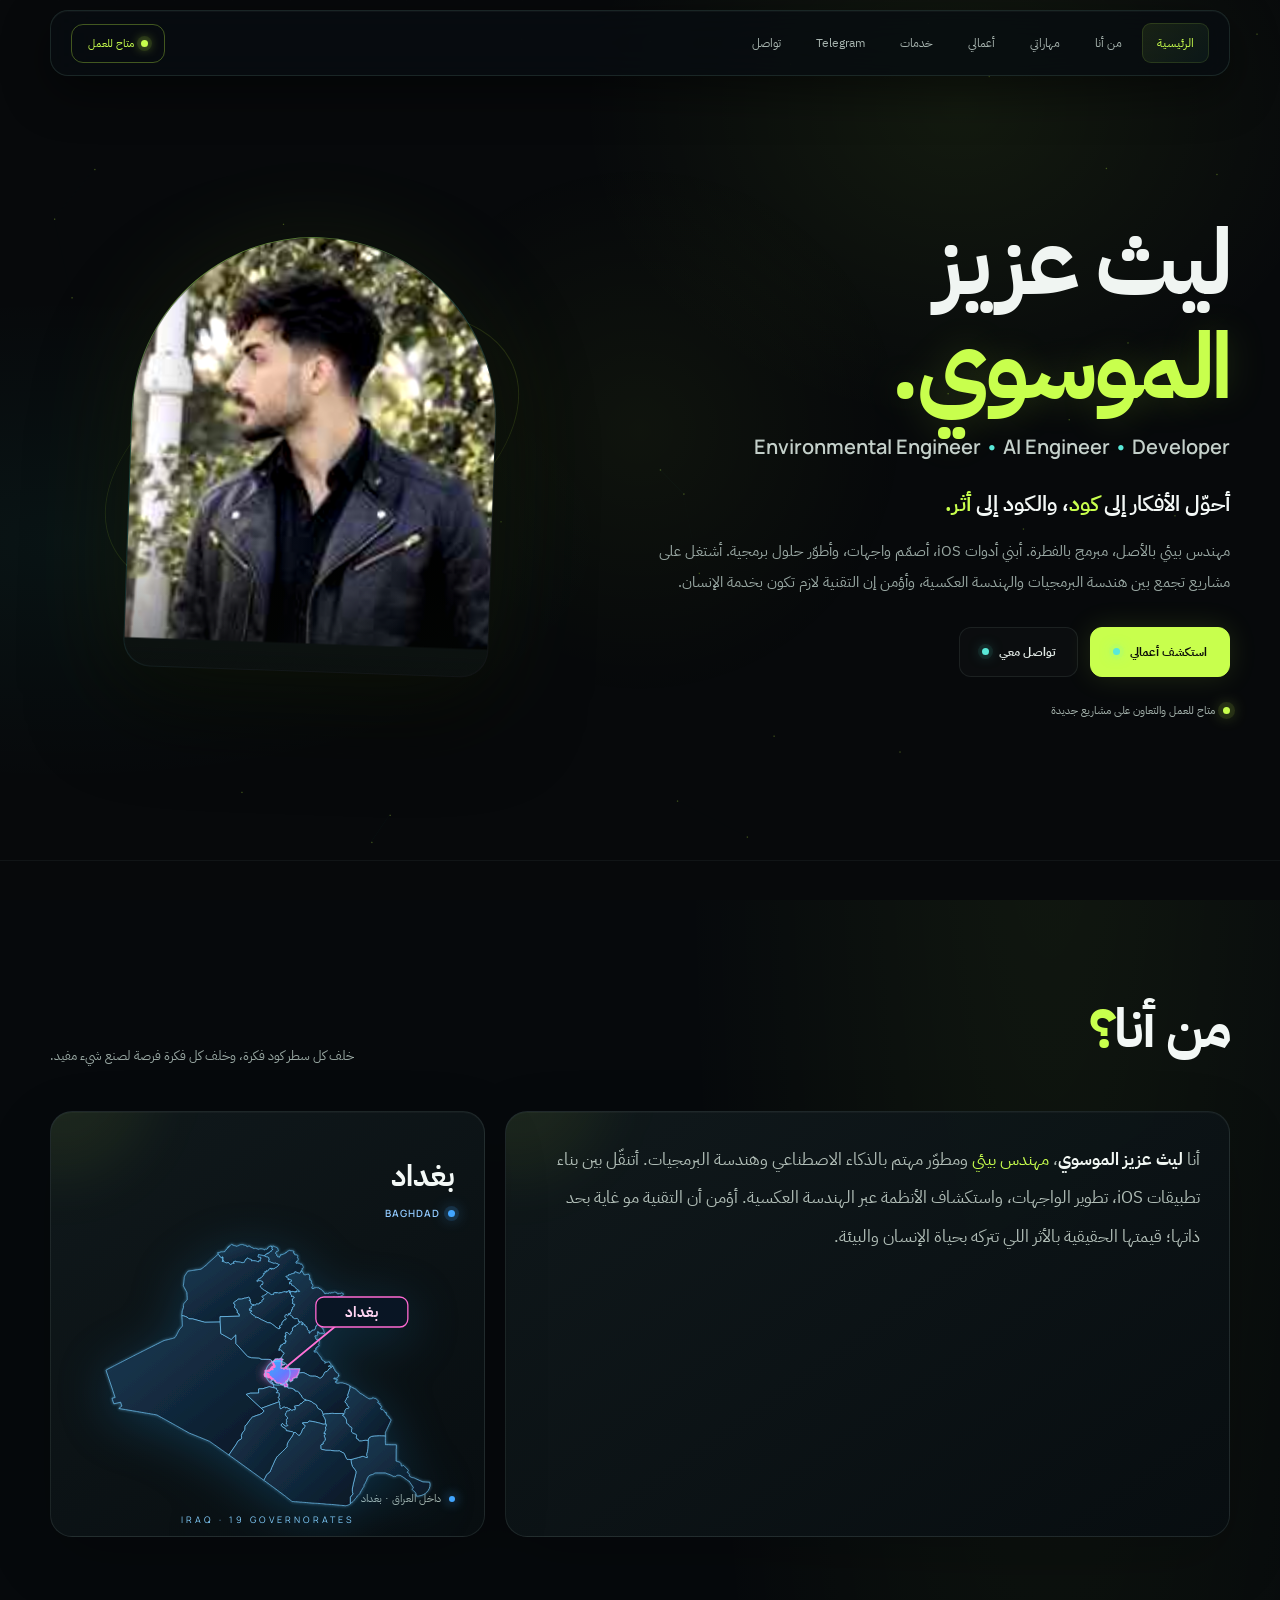
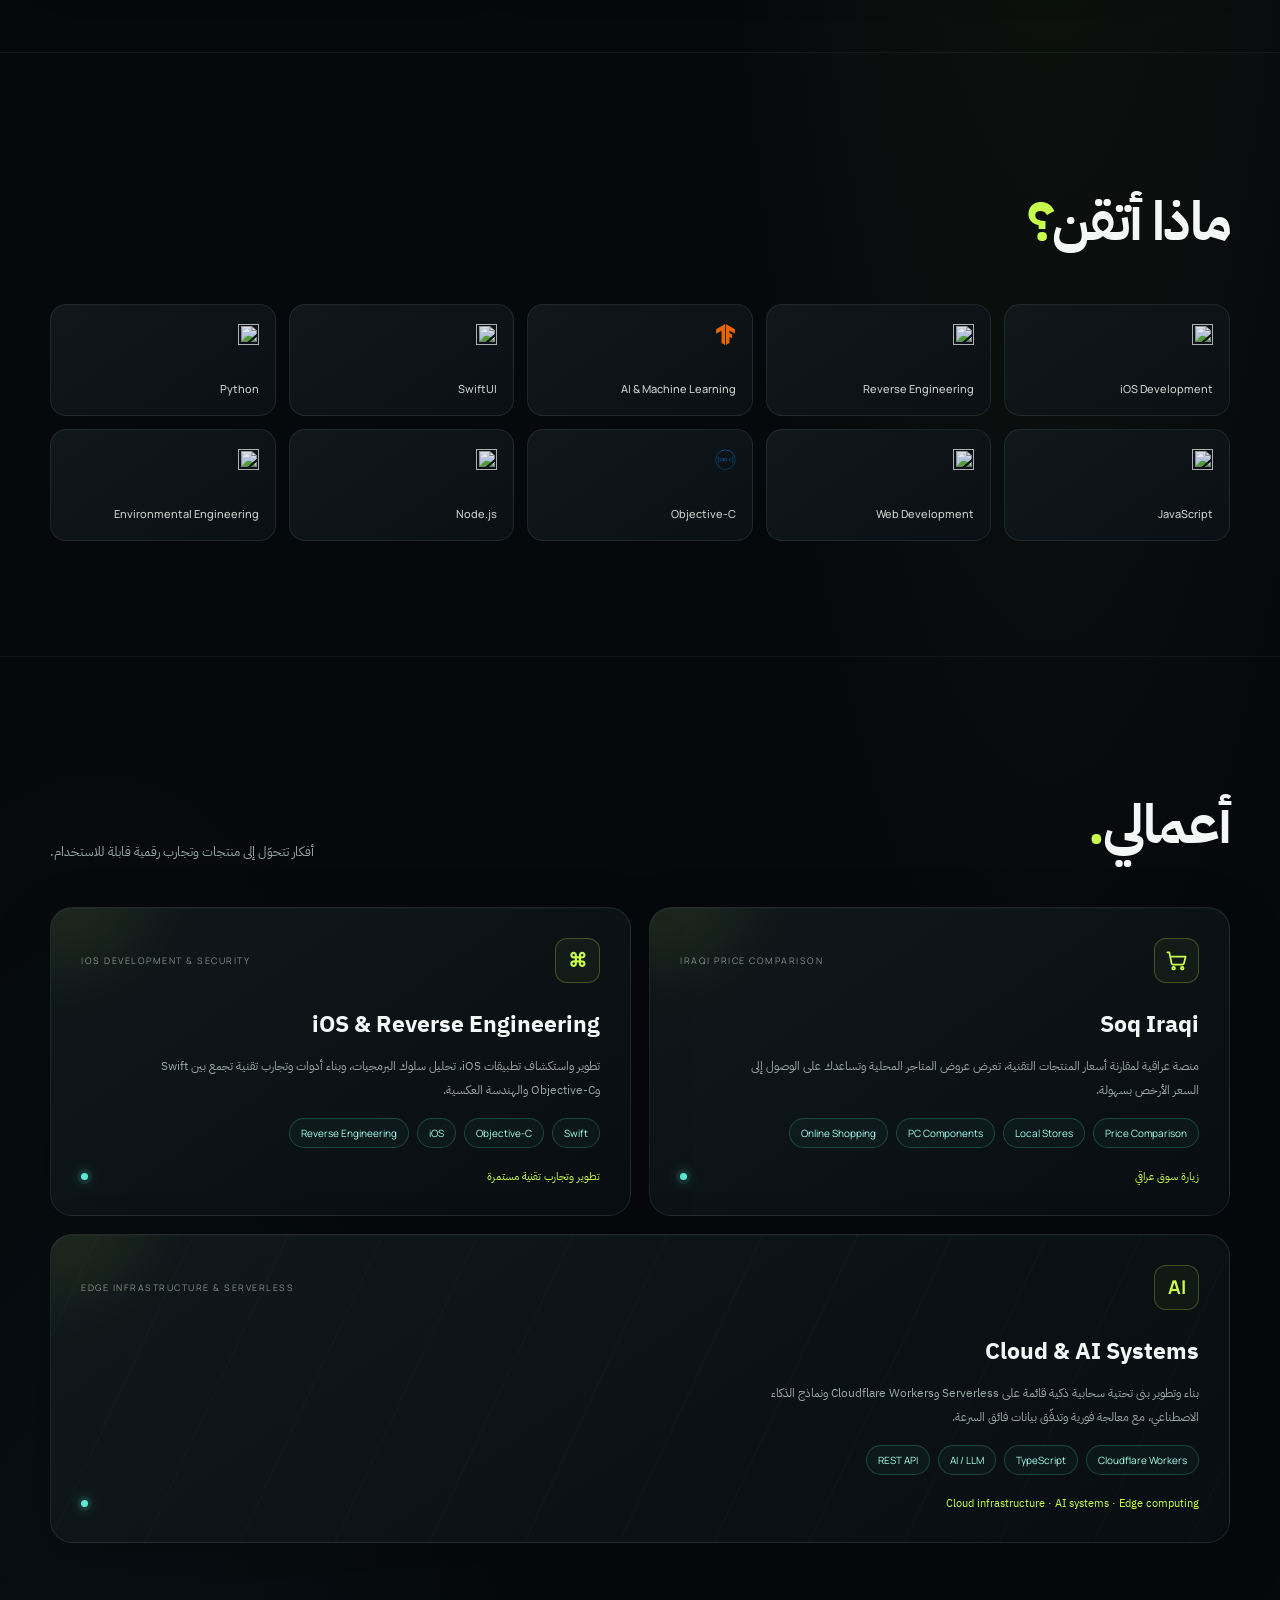
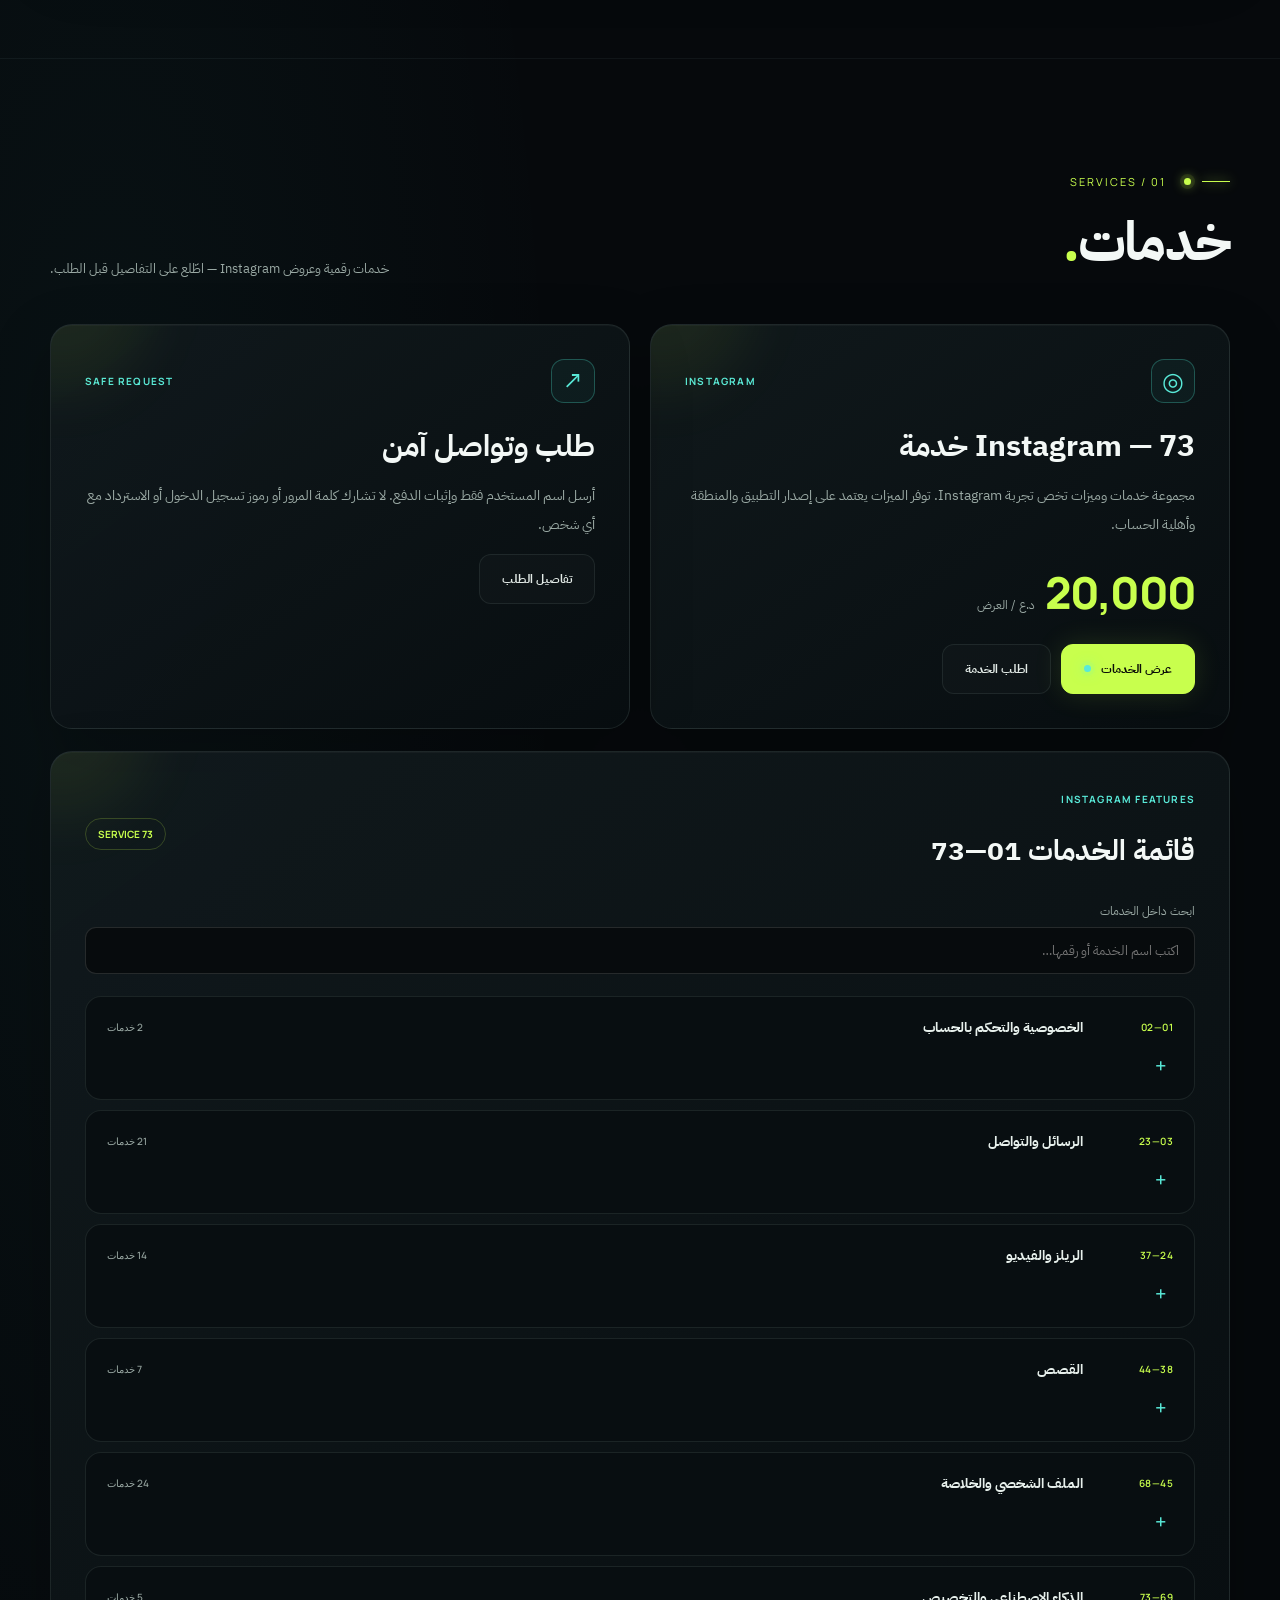
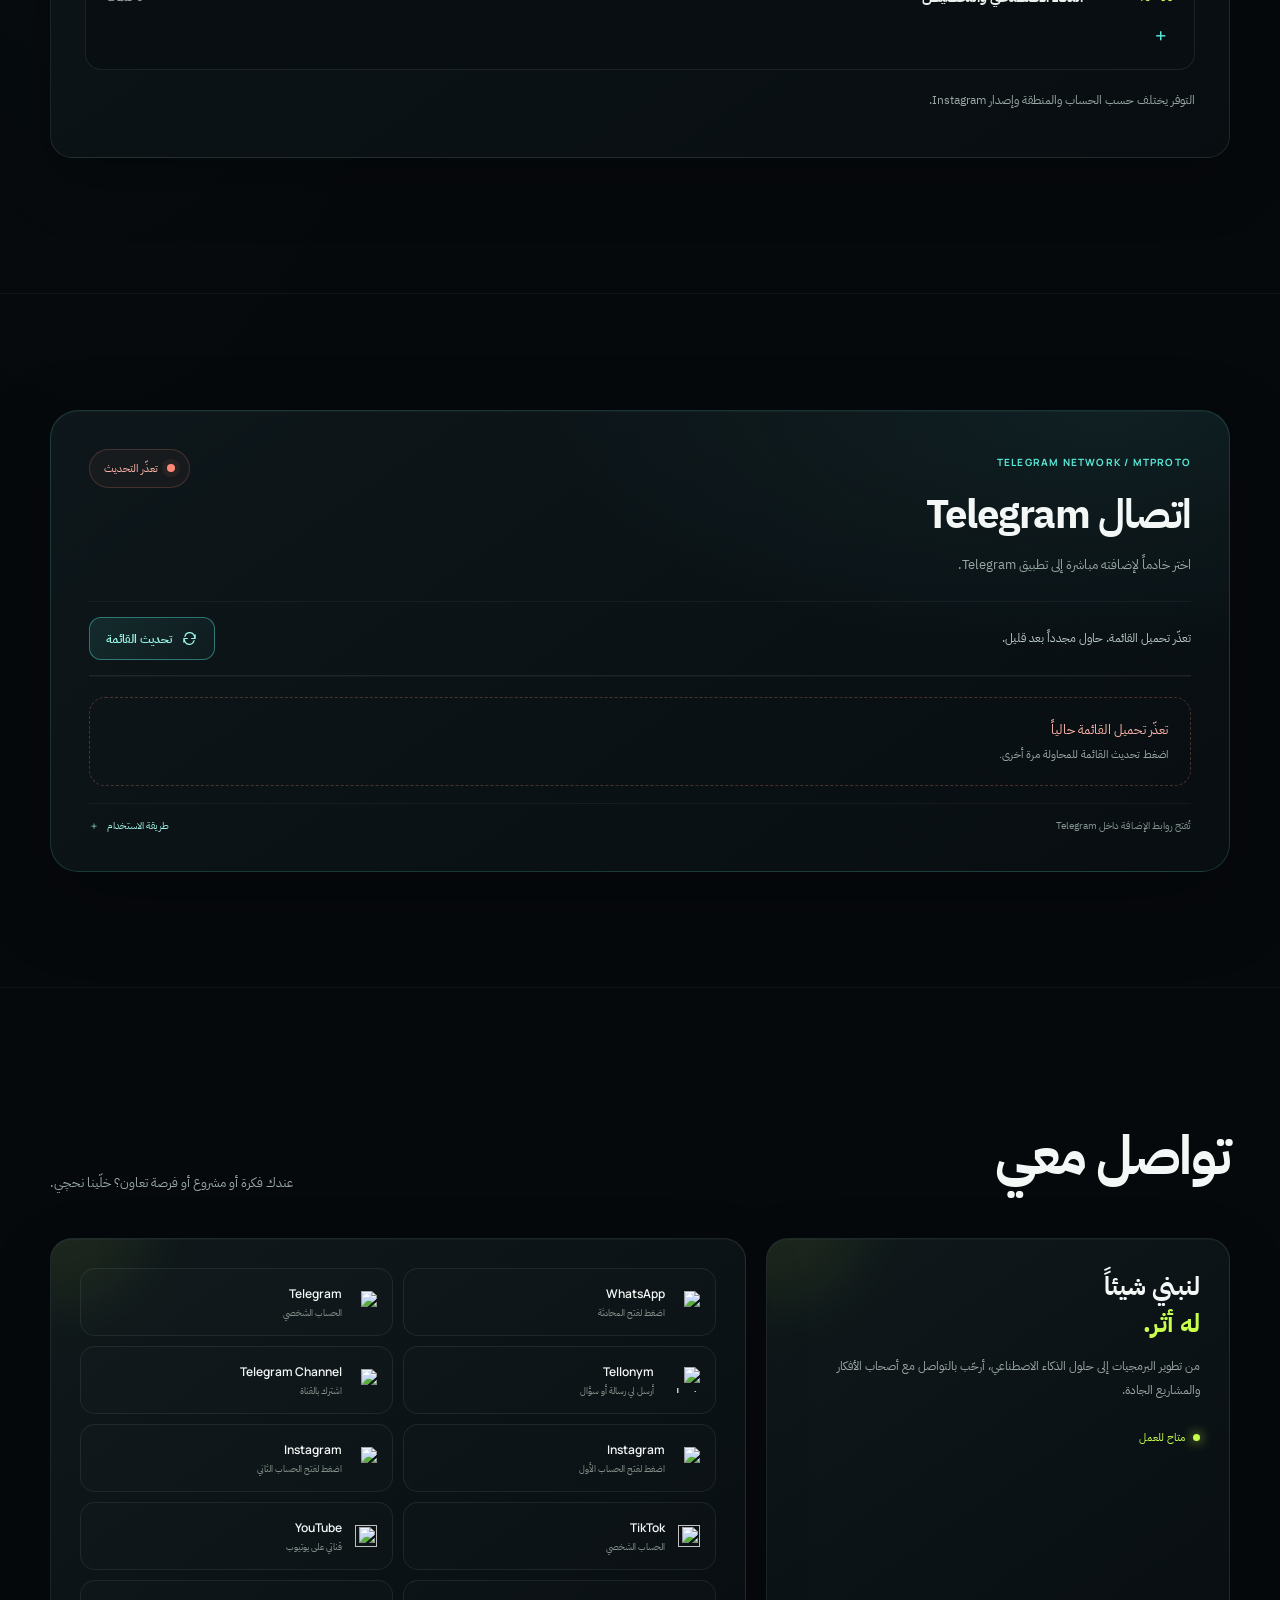
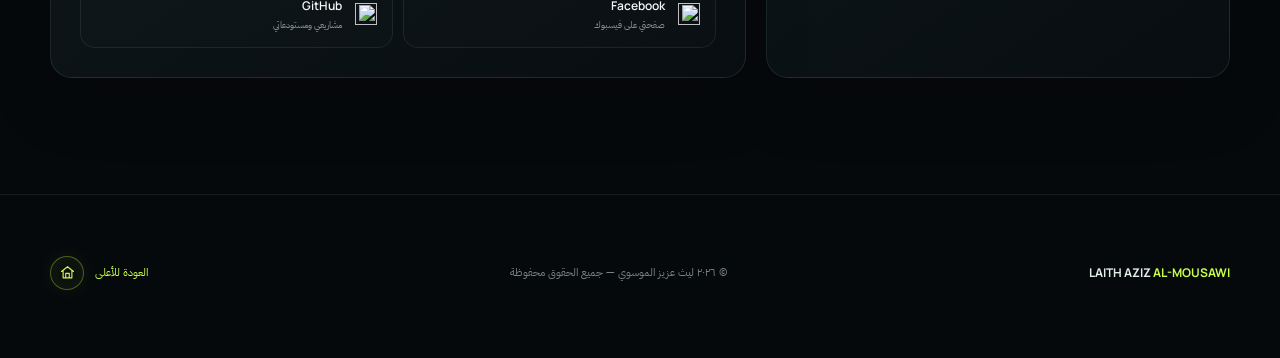
==== index.html @ cada060b "Improve SEO accessibility social links and load optimized assets" ====
<!doctype html>
<html lang="ar" dir="rtl">
<head>
<meta charset="utf-8"><meta name="viewport" content="width=device-width,initial-scale=1,viewport-fit=cover"><meta name="color-scheme" content="dark"><meta name="robots" content="index,follow,max-image-preview:large">
<meta name="theme-color" content="#07090b"><meta name="description" content="ليث عزيز الموسوي — مهندس بيئي، AI Engineer ومطور برمجيات.">
<meta property="og:type" content="profile"><meta property="og:locale" content="ar_IQ"><meta property="og:url" content="https://laythaziz.vercel.app/"><meta property="og:title" content="ليث عزيز الموسوي | Engineer & Developer"><meta property="og:description" content="أحوّل الأفكار إلى كود، والكود إلى أثر."><meta property="og:image" content="https://laythaziz.vercel.app/assets/layth.jpg"><meta name="twitter:card" content="summary_large_image"><meta name="twitter:title" content="ليث عزيز الموسوي | Engineer & Developer"><meta name="twitter:description" content="مهندس ومطور أبني حلولاً رقمية وأدوات ذكية."><link rel="canonical" href="https://laythaziz.vercel.app/">
<title>ليث عزيز الموسوي — Engineer & Developer</title>
<link rel="preconnect" href="https://fonts.googleapis.com"><link rel="preconnect" href="https://fonts.gstatic.com" crossorigin>
<link href="https://fonts.googleapis.com/css2?family=IBM+Plex+Sans+Arabic:wght@400;500;600;700&family=Manrope:wght@400;500;600;700;800&display=swap" rel="stylesheet"><link rel="preload" as="image" href="/assets/layth.jpg" fetchpriority="high"><link rel="stylesheet" href="/assets/profile.css"><script type="application/ld+json">{"@context":"https://schema.org","@type":"Person","name":"ليث عزيز الموسوي","alternateName":"Layth Aziz Al-Mousawi","url":"https://laythaziz.vercel.app/","image":"https://laythaziz.vercel.app/assets/layth.jpg","jobTitle":["Environmental Engineer","AI Engineer","Software Developer"],"sameAs":["https://github.com/LaythAziz","https://www.instagram.com/2i21u","https://www.tiktok.com/@i713l","https://youtube.com/@lynz317","https://www.facebook.com/share/1KYqkEC2yo/","https://t.me/l713i","https://tellonym.me/713i"]}</script>

</head>
<body><a class="skip-link" href="#main-content">تجاوز إلى المحتوى</a>
<div class="progress" id="progress"></div>
<header class="topbar"><div class="wrap"><nav class="nav" aria-label="التنقل الرئيسي"><div class="navlinks"><a href="#home">الرئيسية</a><a href="#about">من أنا</a><a href="#skills">مهاراتي</a><a href="#work">أعمالي</a><a href="#services">خدمات</a><a href="#telegram-proxy-manager">Telegram</a><a href="#contact">تواصل</a></div><a class="nav-cta" href="#contact"><span class="status-led" aria-hidden="true"></span>متاح للعمل</a></nav></div></header>
<main id="main-content">
<section class="hero" id="home"><canvas id="particles" aria-hidden="true"></canvas><div class="grid-glow" id="gridGlow"></div><div class="wrap hero-grid">
<div class="hero-copy">

<h1><span class="name-muted">ليث عزيز</span><br><span class="name-accent">الموسوي.</span></h1>
<div class="roles">Environmental Engineer <span>•</span> AI Engineer <span>•</span> Developer</div>
<p class="tagline">أحوّل الأفكار إلى <em>كود</em>، والكود إلى <em>أثر.</em></p>
<p class="intro">مهندس بيئي بالأصل، مبرمج بالفطرة. أبني أدوات iOS، أصمّم واجهات، وأطوّر حلول برمجية. أشتغل على مشاريع تجمع بين هندسة البرمجيات والهندسة العكسية، وأؤمن إن التقنية لازم تكون بخدمة الإنسان.</p>
<div class="hero-actions"><a class="btn btn-primary" href="#work">استكشف أعمالي <span class="accent-dot" aria-hidden="true"></span></a><a class="btn btn-ghost" href="#contact">تواصل معي <span class="accent-dot" aria-hidden="true"></span></a></div>
<div class="availability"><i></i> متاح للعمل والتعاون على مشاريع جديدة</div>
</div>
<div class="visual"><div class="orbit"><span class="orbit-dot"></span></div><div class="portrait-frame"><div class="portrait-inner"><img src="assets/layth.jpg" alt="ليث عزيز الموسوي" fetchpriority="high"><span class="scan"></span></div></div></div>
</div></section>
<section class="content-section" id="about"><div class="wrap"><div class="section-head reveal"><div><h2>من أنا<span style="color:var(--lime)">؟</span></h2></div><p>خلف كل سطر كود فكرة، وخلف كل فكرة فرصة لصنع شيء مفيد.</p></div><div class="about-grid"><article class="surface reveal"><p class="about-copy">أنا <strong>ليث عزيز الموسوي</strong>، <span class="green">مهندس بيئي</span> ومطوّر مهتم بالذكاء الاصطناعي وهندسة البرمجيات. أتنقّل بين بناء تطبيقات iOS، تطوير الواجهات، واستكشاف الأنظمة عبر الهندسة العكسية. أؤمن أن التقنية مو غاية بحد ذاتها؛ قيمتها الحقيقية بالأثر اللي تتركه بحياة الإنسان والبيئة.</p></article><aside class="surface location-card reveal"><div class="location-topline"><div><div class="location">بغداد</div><div class="baghdad-label"><span class="blue-pulse"></span> BAGHDAD</div></div></div><div class="iraq-map" role="img" aria-label="خريطة العراق بحدود المحافظات الصحيحة، محافظة بغداد مضيئة بالنيون الأزرق والوردي"><svg viewBox="0 0 360 310" role="presentation" aria-hidden="true" preserveAspectRatio="xMidYMid meet">
<defs>
<linearGradient id="iraqBody" x1="0" y1="0" x2="1" y2="1"><stop offset="0" stop-color="#183b55"/><stop offset="1" stop-color="#0b1725"/></linearGradient>
<linearGradient id="baghdadFill" x1="0" y1="0" x2="1" y2="1"><stop offset="0" stop-color="#25bfff"/><stop offset=".55" stop-color="#657aff"/><stop offset="1" stop-color="#ff4fc8"/></linearGradient>
<filter id="countryGlow" x="-25%" y="-25%" width="150%" height="150%"><feGaussianBlur stdDeviation="1.8" result="b"/><feMerge><feMergeNode in="b"/><feMergeNode in="SourceGraphic"/></feMerge></filter>
<filter id="baghdadNeon" x="-120%" y="-120%" width="340%" height="340%"><feGaussianBlur stdDeviation="4" result="b"/><feMerge><feMergeNode in="b"/><feMergeNode in="SourceGraphic"/></feMerge></filter>
</defs>
<g filter="url(#countryGlow)"><path d="M176.18 35.85 L176.19 35.78 L176.28 35.73 L176.39 35.71 L176.46 35.66 L176.61 35.47 L176.72 35.37 L176.77 35.27 L176.86 35.15 L176.9 35.12 L176.99 35.1 L177.15 35.11 L177.35 35.14 L177.48 35.15 L177.58 35.11 L177.62 35.09 L177.74 34.96 L177.79 34.67 L177.81 34.61 L177.92 34.5 L177.96 34.38 L177.89 34.25 L177.92 34.2 L178.02 34.16 L178.18 34.17 L178.46 34.07 L178.6 34 L178.72 33.86 L178.84 33.81 L178.98 33.82 L179.06 33.79 L179.26 33.78 L179.3 33.79 L179.39 33.78 L179.44 33.74 L179.49 33.74 L179.5 33.62 L179.56 33.58 L179.59 33.5 L179.62 33.47 L179.75 33.47 L179.82 33.41 L179.99 33.43 L180.07 33.46 L180.1 33.43 L180.09 33.37 L180.05 33.32 L179.91 33.25 L179.87 33.22 L179.86 33.13 L179.9 33.1 L180.08 33.12 L180.15 33.14 L180.19 33.24 L180.22 33.26 L180.32 33.23 L180.36 33.24 L180.48 33.2 L180.55 33.18 L180.59 33.15 L180.61 33.06 L180.61 33.01 L180.67 32.92 L180.74 32.88 L180.89 32.87 L180.98 32.84 L181.15 32.77 L181.2 32.73 L181.29 32.58 L181.38 32.53 L181.48 32.34 L181.61 32.25 L181.7 32.14 L181.72 32.07 L181.73 31.97 L181.75 31.92 L181.89 31.86 L181.98 31.8 L182.04 31.74 L182.11 31.72 L182.2 31.7 L182.3 31.72 L182.38 31.71 L182.47 31.67 L182.55 31.62 L182.62 31.52 L182.69 31.48 L182.76 31.41 L182.82 31.41 L182.97 31.42 L183.05 31.41 L183.16 31.36 L183.2 31.3 L183.25 31.28 L183.32 31.29 L183.41 31.25 L183.45 31.21 L183.43 31.12 L183.35 31.01 L183.29 30.95 L183.26 30.87 L183.17 30.79 L183.23 30.69 L183.24 30.59 L183.3 30.54 L183.38 30.49 L183.51 30.37 L183.62 30.3 L183.71 30.21 L183.8 30.12 L183.84 30.1 L183.89 30.04 L184.08 30.01 L184.14 29.97 L184.27 29.92 L184.34 29.85 L184.4 29.77 L184.48 29.73 L184.52 29.72 L184.73 29.75 L184.75 29.7 L184.7 29.52 L184.71 29.43 L184.67 29.31 L184.69 29.27 L184.68 29.17 L184.66 29.11 L184.63 29.08 L184.52 29.05 L184.44 29.04 L184.41 29.08 L184.28 29.1 L184.11 29.03 L184.08 28.93 L184.03 28.88 L184.07 28.81 L184.09 28.72 L184.06 28.62 L183.99 28.58 L183.97 28.54 L184 28.41 L183.97 28.34 L184 28.23 L184.06 28.16 L184.06 28.12 L184.16 27.95 L184.14 27.9 L184.18 27.85 L184.23 27.84 L184.24 27.77 L184.27 27.7 L184.37 27.66 L184.43 27.55 L184.43 27.49 L184.37 27.47 L184.32 27.38 L184.25 27.35 L184.2 27.39 L184.17 27.38 L184.12 27.3 L184.05 27.3 L183.95 27.27 L183.94 27.24 L183.98 27.18 L183.9 27.06 L183.78 26.99 L183.68 26.98 L183.52 26.9 L183.47 26.85 L183.53 26.81 L183.52 26.75 L183.59 26.73 L183.59 26.59 L183.65 26.52 L183.62 26.48 L183.63 26.36 L183.65 26.35 L183.68 26.31 L183.67 26.28 L183.5 26.16 L183.44 26.19 L183.33 26.22 L183.19 26.19 L183.12 26.13 L183.02 26.12 L182.87 26.12 L182.84 26.09 L182.87 26.04 L182.85 26.01 L182.77 26.02 L182.7 26.08 L182.62 26.07 L182.62 26.02 L182.55 26.01 L182.52 26.07 L182.52 26.12 L182.38 26.26 L182.31 26.26 L182.33 26.16 L182.3 26.07 L182.26 26.04 L182.25 25.94 L182.16 25.95 L182.12 26.02 L182.05 26.04 L182.04 26.11 L181.9 26.2 L181.73 26.31 L181.7 26.37 L181.48 26.58 L181.48 26.67 L181.42 26.77 L181.35 26.86 L181.26 26.86 L181.13 26.94 L180.97 26.95 L180.89 26.96 L180.73 26.96 L180.67 26.97 L180.57 27.06 L180.45 27.04 L180.33 27.05 L180.2 27.04 L180.15 27.06 L180.14 27.15 L180.15 27.24 L180.16 27.35 L180.24 27.45 L180.25 27.53 L180.23 27.6 L180.25 27.7 L180.22 27.73 L180.16 27.73 L179.98 27.78 L179.84 27.8 L179.81 27.83 L179.83 27.9 L179.89 27.98 L179.91 28.13 L179.83 28.21 L179.81 28.3 L179.78 28.39 L179.65 28.44 L179.56 28.44 L179.4 28.51 L179.49 28.55 L179.64 28.6 L179.64 28.63 L179.54 28.66 L179.41 28.73 L179.3 28.74 L179.25 28.77 L179.24 28.81 L179.14 28.93 L179.12 28.97 L179.08 29.12 L179.04 29.18 L178.95 29.22 L178.85 29.23 L178.76 29.26 L178.68 29.26 L178.51 29.25 L178.27 29.35 L178.12 29.32 L178.07 29.29 L178.03 29.23 L177.95 29.18 L177.78 29.21 L177.7 29.21 L177.59 29.22 L177.39 29.19 L177.3 29.2 L177.23 29.23 L177.14 29.22 L177.11 29.19 L177 29.19 L176.94 29.24 L176.89 29.33 L176.8 29.35 L176.75 29.39 L176.65 29.44 L176.6 29.51 L176.64 29.66 L176.6 29.76 L176.56 29.79 L176.57 29.85 L176.55 29.9 L176.47 30.02 L176.33 30.11 L176.25 30.1 L176.22 30 L176.15 29.93 L176.03 29.86 L176.02 29.79 L175.88 29.68 L175.86 29.63 L175.8 29.61 L175.75 29.56 L175.75 29.45 L175.68 29.35 L175.66 29.27 L175.58 29.19 L175.49 29.14 L175.4 29.13 L175.22 29.11 L175.04 29.06 L174.89 29.04 L174.72 29.08 L174.55 29.08 L174.39 29.05 L174.27 29.01 L174.08 28.96 L173.85 28.92 L173.64 28.86 L173.6 28.88 L173.57 29 L173.42 29.01 L173.23 28.91 L173.04 28.91 L172.88 28.88 L172.83 28.83 L172.77 28.83 L172.6 28.89 L172.49 28.91 L172.36 28.89 L172.35 28.97 L172.26 28.98 L172.21 28.97 L172.14 28.91 L171.96 28.85 L171.79 28.86 L171.76 28.94 L171.72 28.97 L171.63 29 L171.45 29.11 L171.31 29.11 L171.14 29.16 L170.91 29.19 L170.83 29.19 L170.64 29.23 L170.61 29.18 L170.48 29.23 L170.4 29.29 L170.39 29.4 L170.31 29.41 L170.25 29.36 L169.77 29.31 L169.65 29.28 L169.62 29.23 L169.63 29.18 L169.58 29.01 L169.4 28.79 L169.32 28.76 L169.17 28.76 L168.97 28.9 L168.88 28.93 L168.8 28.87 L168.67 28.81 L168.52 28.75 L168.52 28.67 L168.41 28.56 L168.34 28.45 L168.32 28.39 L168.16 28.25 L168.1 28.23 L167.99 28.16 L167.89 28.15 L167.85 28.18 L167.77 28.27 L167.63 28.34 L167.54 28.35 L167.38 28.35 L167.14 28.42 L167.01 28.42 L166.96 28.41 L166.82 28.4 L166.69 28.48 L166.61 28.46 L166.49 28.54 L166.36 28.68 L166.29 28.72 L166.24 28.67 L166.18 28.66 L166.11 28.61 L166.04 28.61 L165.88 28.63 L165.8 28.62 L165.68 28.52 L165.58 28.47 L165.55 28.44 L165.44 28.38 L165.38 28.38 L165.29 28.33 L165.07 28.29 L165.1 28.19 L165.08 28.09 L165.13 28.02 L165.12 27.98 L164.99 27.94 L164.9 27.94 L164.8 27.86 L164.73 27.84 L164.71 27.81 L164.59 27.72 L164.48 27.72 L164.41 27.7 L164.29 27.69 L164.08 27.65 L164.02 27.62 L163.87 27.59 L163.66 27.49 L163.56 27.48 L163.38 27.42 L163.18 27.34 L163.11 27.28 L163.07 27.17 L162.98 27.04 L162.86 27.08 L162.68 27.03 L162.56 26.97 L162.39 26.87 L162.41 26.79 L162.39 26.63 L162.26 26.6 L162.08 26.57 L161.86 26.58 L161.77 26.46 L161.76 26.39 L161.82 26.3 L161.82 26.26 L161.69 26.2 L161.59 26.12 L161.55 26.02 L161.5 25.95 L161.3 25.92 L161.21 25.95 L160.99 25.92 L160.95 25.93 L160.86 25.98 L160.71 25.97 L160.61 25.96 L160.44 26 L160.34 26.06 L160.32 26.15 L160.16 26.25 L160.11 26.31 L160.1 26.37 L160.14 26.62 L160.02 26.65 L159.93 26.7 L159.71 26.71 L159.63 26.7 L159.48 26.62 L159.41 26.59 L159.33 26.49 L159.22 26.44 L159.06 26.43 L158.95 26.41 L158.76 26.41 L158.62 26.37 L158.62 26.31 L158.61 26.24 L158.64 26.17 L158.6 26.09 L158.6 26.05 L158.64 26.01 L158.62 25.91 L158.47 25.89 L158.33 25.91 L158.21 25.91 L158.17 25.87 L158.05 25.85 L158.02 25.87 L157.94 25.77 L157.93 25.63 L157.84 25.57 L157.76 25.46 L157.77 25.4 L157.66 25.38 L157.61 25.33 L157.54 25.31 L157.44 25.33 L157.29 25.33 L157.26 25.31 L157.17 25.32 L157.07 25.38 L156.96 25.35 L156.87 25.35 L156.68 25.32 L156.6 25.28 L156.52 25.27 L156.47 25.24 L156.39 25.17 L156.4 25.14 L156.28 25.01 L156.22 25.02 L156.04 24.95 L155.92 24.97 L155.79 25.01 L155.72 25 L155.48 25.03 L155.49 24.99 L155.44 24.94 L155.38 24.94 L155.28 25 L155.23 24.99 L155.19 24.93 L155.22 24.86 L155.03 24.77 L154.97 24.76 L154.9 24.68 L154.91 24.59 L154.86 24.55 L154.78 24.53 L154.66 24.53 L154.59 24.55 L154.46 24.62 L154.42 24.61 L154.3 24.53 L154.24 24.55 L154.09 24.55 L154.06 24.58 L153.98 24.6 L153.87 24.57 L153.8 24.54 L153.67 24.55 L153.6 24.57 L153.58 24.63 L153.43 24.7 L153.35 24.69 L153.27 24.72 L153.13 24.69 L152.99 24.71 L152.87 24.69 L152.81 24.7 L152.72 24.69 L152.65 24.74 L152.52 24.75 L152.43 24.73 L152.36 24.76 L152.27 24.88 L152.2 24.96 L152.07 25.03 L151.98 25.03 L151.93 25.05 L151.81 25.05 L151.71 25.07 L151.59 25.08 L151.56 25.09 L151.5 25.06 L151.44 25.1 L151.36 25.1 L151.24 25.12 L151.09 25.03 L151.03 25.03 L150.87 25.06 L150.87 25.14 L150.88 25.21 L150.86 25.25 L150.86 25.35 L150.82 25.43 L150.77 25.48 L150.63 25.6 L150.6 25.68 L150.53 25.72 L150.5 25.78 L150.45 25.81 L150.39 25.81 L150.33 25.84 L150.21 25.88 L150.16 25.87 L149.94 25.92 L149.84 25.92 L149.79 25.99 L149.62 26.02 L149.46 26 L149.36 26.02 L149.33 26 L149.19 26.09 L149.1 26.23 L149.01 26.33 L148.95 26.36 L148.89 26.43 L148.78 26.42 L148.63 26.28 L148.58 26.24 L147.91 26.12 L147.73 25.97 L147.49 25.92 L147.36 25.92 L147.16 25.89 L147.02 25.92 L146.94 25.92 L146.88 25.88 L146.64 25.77 L146.48 25.64 L146.43 25.6 L146.34 25.6 L146.17 25.63 L146.14 25.68 L146.07 25.66 L146.03 25.62 L146.01 25.55 L145.95 25.49 L145.91 25.42 L145.81 25.42 L145.73 25.37 L145.64 25.37 L145.49 25.31 L145.36 25.32 L145.26 25.41 L145.15 25.46 L145.01 25.49 L144.97 25.42 L144.84 25.33 L144.72 25.28 L144.73 25.23 L144.73 25.13 L144.64 25 L144.57 24.93 L144.67 24.9 L144.71 24.79 L144.68 24.68 L144.69 24.64 L144.64 24.59 L144.53 24.55 L144.5 24.52 L144.42 24.46 L144.37 24.48 L144.25 24.45 L144.17 24.45 L143.98 24.39 L143.91 24.38 L143.79 24.34 L143.68 24.28 L143.56 24.3 L143.51 24.32 L143.45 24.42 L143.37 24.46 L143.25 24.44 L143.21 24.49 L143.21 24.53 L143.17 24.6 L143.07 24.72 L143.04 24.77 L142.91 24.9 L142.81 24.97 L142.63 25.11 L142.52 25.25 L142.42 25.32 L142.34 25.3 L142.19 25.32 L142.15 25.37 L142.08 25.52 L141.97 25.63 L141.86 25.68 L141.79 25.68 L141.79 25.78 L141.87 25.87 L141.83 25.92 L141.83 25.98 L141.77 26.07 L141.77 26.15 L141.87 26.18 L141.87 26.24 L141.76 26.26 L141.73 26.28 L141.65 26.24 L141.6 26.24 L141.57 26.27 L141.57 26.33 L141.49 26.4 L141.42 26.43 L141.24 26.45 L141.19 26.5 L141.15 26.56 L140.95 26.59 L140.85 26.54 L140.76 26.51 L140.69 26.53 L140.58 26.51 L140.36 26.56 L140.39 26.68 L140.53 26.76 L140.51 26.88 L140.43 26.96 L140.45 26.99 L140.55 26.94 L140.63 26.97 L140.66 27.08 L140.61 27.13 L140.51 27.11 L140.45 27.22 L140.35 27.21 L140.31 27.27 L140.24 27.32 L140.25 27.37 L140.19 27.37 L140.15 27.43 L140.25 27.46 L140.27 27.49 L140.18 27.62 L140.2 27.73 L140.04 27.77 L139.96 27.75 L140.02 27.66 L139.9 27.65 L139.82 27.72 L139.71 27.7 L139.51 27.7 L139.48 27.75 L139.51 27.81 L139.47 27.84 L139.33 27.85 L139.28 27.87 L139.28 27.91 L139.42 27.97 L139.31 28.07 L139.17 28.18 L139.19 28.29 L139.27 28.37 L139.32 28.45 L139.33 28.5 L139.28 28.58 L139.21 28.62 L139.09 28.63 L138.98 28.83 L138.98 28.88 L138.92 28.94 L138.84 28.93 L138.79 28.9 L138.75 28.93 L138.73 28.99 L138.66 29.14 L138.6 29.15 L138.5 29.22 L138.55 29.34 L138.52 29.36 L138.37 29.35 L138.36 29.43 L138.29 29.44 L138.24 29.37 L138.14 29.39 L138.16 29.47 L138.1 29.49 L138.01 29.49 L138.01 29.58 L138.04 29.63 L138.14 29.72 L138.17 29.78 L138.15 29.83 L138.12 29.88 L138.05 29.93 L137.92 29.95 L137.88 29.97 L137.7 30.18 L137.6 30.28 L137.64 30.32 L137.62 30.54 L137.48 30.62 L137.44 30.69 L137.25 30.75 L137.12 30.9 L136.97 31.22 L136.99 31.28 L136.96 31.47 L136.97 31.58 L136.92 31.62 L136.9 31.68 L136.84 31.67 L136.7 31.72 L136.67 31.72 L136.53 31.67 L136.43 31.6 L136.19 31.52 L136.13 31.5 L135.99 31.56 L135.73 31.63 L135.65 31.71 L135.59 31.76 L135.55 31.82 L135.48 31.84 L135.42 31.82 L135.34 31.82 L135.26 31.85 L135.18 31.83 L135.06 31.75 L134.94 31.7 L134.91 31.71 L134.81 31.79 L134.66 31.8 L134.52 31.88 L134.29 31.96 L134.03 31.9 L133.93 31.94 L133.71 31.95 L133.42 31.82 L133.27 31.8 L133.22 31.81 L133.18 31.9 L133.19 31.93 L133.1 32.05 L133.05 32.07 L132.88 31.99 L132.83 31.96 L132.75 31.95 L132.71 32.01 L132.62 32.08 L132.47 32.11 L132.42 32.14 L132.4 32.21 L132.42 32.25 L132.36 32.28 L132.23 32.26 L132.06 32.29 L131.97 32.34 L131.94 32.4 L131.82 32.49 L131.76 32.46 L131.71 32.41 L131.59 32.41 L131.57 32.49 L131.45 32.6 L131.33 32.65 L131.27 32.73 L131.22 32.72 L131.11 32.67 L131.01 32.71 L130.93 32.72 L130.88 32.77 L130.81 32.75 L130.78 32.71 L130.6 32.63 L130.53 32.62 L130.46 32.66 L130.4 32.67 L130.31 32.66 L130.23 32.69 L130.11 32.64 L130.07 32.68 L130.07 32.73 L130.11 32.81 L130.06 32.85 L129.91 32.88 L129.75 32.88 L129.73 32.82 L129.75 32.75 L129.72 32.7 L129.69 32.8 L129.71 32.87 L129.74 32.91 L129.78 33.04 L129.78 33.1 L129.82 33.23 L129.81 33.3 L129.75 33.42 L129.77 33.48 L129.84 33.57 L129.94 33.6 L130.18 33.67 L130.4 33.75 L130.5 33.84 L130.51 33.9 L130.42 34.09 L130.34 34.21 L130.32 34.26 L130.33 34.34 L130.33 34.42 L130.35 34.54 L130.4 34.63 L130.49 34.74 L130.59 34.82 L130.66 34.9 L130.8 34.98 L130.85 35.03 L131.02 35.29 L131.11 35.44 L131.27 35.62 L131.22 35.73 L131.23 35.81 L131.38 35.92 L131.48 35.98 L131.44 36.1 L131.45 36.17 L131.53 36.24 L131.77 36.41 L131.84 36.5 L131.87 36.58 L131.99 36.75 L132.18 36.86 L132.54 36.99 L132.68 37.09 L132.73 37.17 L132.74 37.32 L132.77 37.39 L132.83 37.43 L132.9 37.45 L132.99 37.44 L133.13 37.44 L133.18 37.43 L133.3 37.43 L133.37 37.45 L133.43 37.5 L133.48 37.56 L133.57 37.82 L133.62 37.88 L133.73 37.94 L133.81 37.96 L133.98 37.96 L134.1 37.92 L134.31 37.8 L134.44 37.63 L134.48 37.57 L134.46 37.45 L134.35 37.26 L134.3 37.16 L134.25 36.99 L134.26 36.91 L134.29 36.86 L134.36 36.84 L134.44 36.83 L134.63 36.89 L134.73 36.95 L134.83 37.07 L134.9 37.23 L134.93 37.35 L134.92 37.42 L134.82 37.54 L134.79 37.56 L134.75 37.64 L134.69 37.71 L134.64 37.81 L134.58 38.03 L134.54 38.14 L134.4 38.33 L134.26 38.49 L134.2 38.58 L134.18 38.64 L134.21 38.74 L134.31 38.84 L134.37 38.88 L134.47 38.92 L134.56 38.93 L134.67 38.91 L134.78 38.88 L134.98 38.74 L135.06 38.72 L135.14 38.73 L135.23 38.79 L135.27 38.88 L135.29 38.97 L135.28 39.05 L135.22 39.11 L135.13 39.17 L135.08 39.23 L134.98 39.27 L134.9 39.3 L134.79 39.3 L134.69 39.33 L134.61 39.39 L134.56 39.5 L134.51 39.71 L134.52 39.82 L134.55 39.94 L134.6 40.04 L134.65 40.1 L134.72 40.15 L134.78 40.16 L135.06 40.14 L135.27 40.2 L135.36 40.25 L135.42 40.39 L135.41 40.59 L135.38 40.65 L135.32 40.68 L135.25 40.68 L134.95 40.57 L134.85 40.5 L134.68 40.47 L134.56 40.48 L134.39 40.52 L134.3 40.57 L134.26 40.62 L134.3 40.82 L134.1 40.96 L134.01 41.1 L133.99 41.21 L133.99 41.26 L134.03 41.36 L134.1 41.41 L134.97 41.47 L135.62 41.77 L136.48 42.1 L137.11 42.37 L137.9 42.79 L138.5 42.97 L138.91 42.93 L139.45 42.76 L140.08 42.63 L140.61 42.8 L141.03 43.2 L141.27 43.62 L141.68 43.96 L142.27 44.28 L142.66 44.62 L142.88 44.72 L143.15 44.55 L143.22 44.41 L143.52 44.11 L143.81 43.93 L143.97 43.81 L144.07 43.55 L144.14 43.4 L144.13 43.28 L144.2 43.21 L144.25 43.13 L144.43 43.26 L144.62 43.3 L144.72 43.34 L144.77 43.31 L145.09 43.33 L145.16 43.37 L145.29 43.37 L145.78 43.46 L146.02 43.49 L146.08 43.47 L146.19 43.47 L146.17 43.23 L146.12 42.97 L145.97 42.88 L146.06 42.7 L145.91 42.67 L145.85 42.6 L145.69 42.65 L145.63 42.56 L145.42 42.48 L145.47 42.38 L145.42 42.37 L145.56 42.27 L145.58 42.22 L145.64 42.19 L145.61 42.15 L145.69 42.11 L145.73 42.04 L145.77 41.89 L145.69 41.83 L145.68 41.76 L145.92 41.64 L146.12 41.56 L146.2 41.55 L146.26 41.58 L146.37 41.51 L146.39 41.47 L146.54 41.47 L146.61 41.52 L146.73 41.49 L146.73 41.41 L146.76 41.39 L146.83 41.44 L146.92 41.44 L146.96 41.41 L146.97 41.34 L147.04 41.34 L147.13 41.37 L147.19 41.34 L147.15 41.3 L147.16 41.25 L147.26 41.26 L147.32 41.29 L147.39 41.22 L147.47 41.2 L147.46 41.27 L147.66 41.24 L147.81 41.25 L148.02 41.37 L148.16 41.56 L148.11 41.75 L148.2 41.84 L148.57 41.9 L149.03 41.92 L149.49 41.89 L149.73 41.91 L150.15 41.88 L150.5 41.95 L150.68 42.08 L150.93 42.05 L151.15 42.05 L151.56 42.11 L151.91 42.09 L152.55 42.26 L152.66 42.16 L152.72 42.09 L152.88 42.09 L152.99 42.21 L153.13 42.22 L153.25 42.28 L153.32 42.45 L153.55 42.64 L154.09 42.73 L154.33 42.72 L154.65 42.68 L154.79 42.62 L154.82 42.55 L154.92 42.53 L155.13 42.6 L155.24 42.58 L155.38 42.41 L155.55 42.38 L156.03 42.48 L156.22 42.48 L156.35 42.33 L156.25 42.14 L156.51 41.84 L156.53 41.64 L156.72 41.46 L156.88 41.04 L156.78 40.88 L156.82 40.83 L156.99 40.63 L157.24 40.4 L157.25 40.31 L157.33 40.3 L157.48 40.34 L157.56 40.34 L157.68 40.28 L157.7 40.25 L157.68 40.13 L157.71 40.09 L157.72 40.01 L157.68 39.95 L157.71 39.89 L157.76 39.81 L157.86 39.79 L157.89 39.67 L157.88 39.59 L157.93 39.5 L157.89 39.42 L157.84 39.36 L157.8 39.34 L157.83 39.29 L157.97 39.22 L158.03 39.21 L158.06 39.16 L158.14 39.13 L158.24 39.13 L158.42 39.1 L158.48 39.05 L158.65 38.97 L158.76 38.97 L158.77 38.9 L158.85 38.88 L158.9 38.81 L158.97 38.79 L159.03 38.8 L159.04 38.7 L159.09 38.66 L159.08 38.61 L159.13 38.56 L159.2 38.53 L159.24 38.44 L159.2 38.36 L159.25 38.3 L159.3 38.28 L159.25 38.21 L159.25 38.12 L159.37 37.98 L159.55 37.97 L159.74 38.03 L159.82 38.09 L159.9 38.1 L159.99 38.15 L160.07 38.23 L160.08 38.32 L160.07 38.36 L160.26 38.44 L160.35 38.45 L160.47 38.51 L160.54 38.51 L160.65 38.55 L160.91 38.63 L161.08 38.75 L161.27 38.85 L161.48 39.02 L161.64 39.02 L161.77 39.1 L161.83 39.26 L161.91 39.31 L162 39.31 L162.2 39.35 L162.56 39.31 L162.67 39.32 L162.92 39.48 L162.98 39.49 L163.1 39.6 L163.2 39.59 L163.31 39.59 L163.4 39.63 L163.54 39.72 L163.65 39.71 L163.75 39.81 L163.7 39.9 L163.65 39.95 L163.67 40.04 L163.71 40.13 L163.76 40.2 L163.76 40.25 L163.79 40.32 L163.81 40.45 L163.79 40.5 L163.49 40.61 L163.37 40.65 L163.3 40.65 L163.23 40.68 L163.2 40.75 L163.16 40.77 L163.13 40.84 L163.4 40.89 L163.69 40.84 L163.77 40.85 L163.94 40.79 L164.07 40.79 L164.21 40.76 L164.28 40.73 L164.36 40.75 L164.53 40.74 L164.66 40.75 L164.74 40.74 L164.78 40.71 L164.88 40.67 L164.96 40.68 L165 40.72 L165.21 40.67 L165.24 40.66 L165.34 40.67 L165.52 40.75 L165.64 40.76 L165.86 40.76 L165.94 40.73 L166.01 40.74 L166.07 40.71 L166.17 40.71 L166.24 40.73 L166.28 40.69 L166.37 40.7 L166.45 40.73 L166.55 40.79 L166.56 40.85 L166.54 40.93 L166.56 41 L166.68 41.05 L166.77 41.06 L166.9 41.04 L167 41.01 L167.05 40.98 L167.25 40.93 L167.35 40.93 L167.6 41.07 L167.69 41.1 L167.81 41.1 L167.96 41.12 L168.18 41.18 L168.3 41.18 L168.44 41.22 L168.55 41.22 L168.66 41.24 L168.9 41.31 L168.98 41.32 L169.06 41.35 L169.27 41.45 L169.5 41.6 L169.62 41.66 L169.95 41.72 L170.06 41.73 L170.2 41.79 L170.33 41.81 L170.42 41.81 L170.78 41.92 L170.76 41.83 L170.8 41.79 L170.76 41.72 L170.73 41.7 L170.73 41.64 L170.77 41.55 L170.74 41.47 L170.66 41.38 L170.66 41.3 L170.59 41.19 L170.6 41.15 L170.64 41.12 L170.65 41.01 L170.85 40.94 L170.89 40.85 L170.94 40.85 L171.01 40.76 L171.08 40.75 L171.16 40.83 L171.22 40.83 L171.29 40.76 L171.37 40.79 L171.44 40.79 L171.69 40.95 L171.76 40.93 L171.83 40.89 L171.88 40.9 L171.97 41 L172.1 41.09 L172.13 41.13 L172.19 41.15 L172.24 41.1 L172.26 41.04 L172.29 40.99 L172.3 40.9 L172.38 40.9 L172.38 40.72 L172.4 40.65 L172.5 40.56 L172.53 40.5 L172.51 40.45 L172.43 40.39 L172.48 40.29 L172.43 40.14 L172.43 40.08 L172.36 39.99 L172.36 39.85 L172.35 39.8 L172.29 39.74 L172.31 39.69 L172.28 39.63 L172.29 39.57 L172.35 39.52 L172.32 39.45 L172.32 39.4 L172.29 39.36 L172.19 39.31 L172.22 39.2 L172.19 39.13 L172.33 39.08 L172.43 39.01 L172.5 39.01 L172.56 39.05 L172.62 39.06 L172.73 39.02 L172.81 38.86 L172.79 38.81 L172.79 38.74 L172.9 38.54 L172.96 38.5 L173.05 38.47 L173.04 38.36 L173.07 38.26 L173.07 38.16 L173.07 38.04 L173 37.95 L172.96 37.86 L173 37.82 L172.98 37.75 L172.94 37.71 L172.96 37.66 L173.04 37.63 L173.04 37.59 L173 37.54 L172.85 37.46 L172.84 37.42 L172.74 37.37 L172.59 37.38 L172.38 37.2 L172.23 37.23 L172.09 37.21 L171.91 37.34 L171.77 37.26 L171.56 37.18 L171.5 37.17 L171.4 37.2 L171.31 37.27 L171.18 37.29 L171.07 37.26 L170.97 37.29 L170.86 37.29 L170.61 37.18 L170.56 37.11 L170.49 37.08 L170.4 37.08 L170.35 37.06 L170.29 36.99 L170.24 36.98 L170.15 36.83 L170.2 36.77 L170.2 36.7 L170.22 36.66 L170.19 36.57 L170.09 36.57 L170.02 36.44 L170.07 36.43 L170.07 36.38 L170.14 36.25 L170.13 36.18 L170.19 36.11 L170.18 35.97 L170.24 35.84 L170.27 35.81 L170.3 35.68 L170.29 35.62 L170.31 35.5 L170.34 35.46 L170.33 35.4 L170.24 35.31 L170.28 35.27 L170.35 35.27 L170.42 35.24 L170.47 35.19 L170.43 35.15 L170.44 35.04 L170.47 34.94 L170.55 34.88 L170.64 34.85 L170.69 34.81 L170.8 34.79 L170.81 34.66 L170.88 34.7 L170.93 34.69 L170.94 34.64 L171.03 34.61 L171.09 34.7 L171.18 34.79 L171.28 34.87 L171.43 34.9 L171.49 34.86 L171.57 34.87 L171.61 34.89 L171.71 35.02 L171.75 35.04 L172.04 35.05 L172.1 35.12 L172.27 35.13 L172.42 35.11 L172.46 35.14 L172.55 35.15 L172.68 35.1 L172.82 35.09 L172.87 35.1 L172.97 35.19 L173.03 35.2 L173.15 35.19 L173.36 35.22 L173.48 35.25 L173.71 35.26 L173.87 35.23 L174.16 35.21 L174.24 35.24 L174.36 35.3 L174.47 35.41 L174.51 35.48 L174.59 35.51 L174.67 35.52 L174.83 35.47 L174.9 35.47 L175.14 35.53 L175.27 35.59 L175.29 35.61 L175.32 35.71 L175.37 35.78 L175.59 35.8 L175.72 35.77 L175.84 35.81 L175.89 35.86 L176 35.84 L176.18 35.85 Z" class="governorate-region" data-governorate="Duhok"/>
<path d="M176.18 35.85 L176.3 35.84 L176.37 35.8 L176.44 35.83 L176.49 35.91 L176.44 35.98 L176.48 36.05 L176.53 36.06 L176.61 36.02 L176.87 36.29 L177.01 36.32 L177.13 36.36 L177.19 36.35 L177.26 36.31 L177.3 36.41 L177.38 36.44 L177.44 36.42 L177.52 36.43 L177.55 36.49 L177.66 36.54 L177.8 36.65 L177.91 36.8 L178.02 36.83 L178.17 36.93 L178.4 36.93 L178.52 36.91 L178.7 36.92 L178.84 36.89 L178.95 36.85 L179.2 36.8 L179.28 36.8 L179.36 36.85 L179.37 36.92 L179.41 36.96 L179.5 36.98 L179.58 37.02 L179.61 37.07 L179.69 37.14 L179.69 37.23 L179.76 37.3 L179.79 37.37 L179.86 37.44 L179.93 37.48 L180.08 37.47 L180.16 37.48 L180.24 37.54 L180.28 37.59 L180.3 37.66 L180.34 37.72 L180.42 37.79 L180.58 37.83 L180.75 37.83 L180.9 37.81 L180.76 38.46 L181.2 39.39 L180.95 39.66 L180.83 39.58 L180.69 39.8 L180.79 39.92 L180.84 40.24 L180.41 40.92 L180.04 41.2 L180.13 41.21 L180.24 41.22 L180.42 41.36 L180.6 41.58 L180.99 41.62 L181.31 41.74 L181.46 41.81 L181.67 41.81 L181.96 42.06 L182.15 42.06 L182.41 42.02 L182.58 42.18 L182.79 42.21 L183.17 42.38 L183.43 42.54 L183.69 42.54 L184.22 42.66 L184.41 42.9 L184.57 42.97 L184.75 43.07 L184.76 43.12 L184.89 43.17 L185.7 43.26 L185.92 43.31 L186.03 43.27 L186.15 43.3 L186.51 43.29 L186.66 43.14 L186.77 43.13 L187.08 43.05 L187.23 43.07 L187.61 43.2 L187.8 43.29 L188.01 43.34 L188.31 43.47 L188.52 43.57 L188.85 43.59 L189.05 43.69 L189.62 43.85 L189.74 43.92 L189.94 44.04 L190.14 44.12 L190.19 44.35 L190.37 44.34 L190.41 44.29 L190.51 44.4 L190.6 44.3 L190.69 44.3 L190.73 44.28 L190.88 44.12 L190.95 44.1 L191.02 44.18 L191.03 44.24 L191.12 44.33 L191.11 44.47 L191.07 44.54 L191.05 44.64 L191.08 44.73 L191.07 44.78 L190.93 44.89 L190.87 44.9 L190.84 44.93 L190.74 44.98 L190.71 45.04 L190.64 45.1 L190.45 45.23 L190.4 45.32 L190.28 45.34 L190.22 45.4 L190.16 45.48 L190.09 45.53 L190.05 45.63 L190.04 45.78 L190.01 45.89 L189.88 46.11 L189.79 46.18 L189.74 46.25 L189.72 46.29 L189.53 46.49 L189.44 46.53 L189.38 46.53 L189.08 46.56 L188.96 46.55 L188.91 46.57 L188.86 46.61 L188.82 46.69 L188.78 46.89 L188.62 47.12 L188.46 47.31 L188.31 47.37 L188.03 47.41 L187.85 47.41 L187.81 47.4 L187.69 47.45 L187.54 47.54 L187.5 47.63 L187.39 47.79 L187.33 47.84 L187.2 47.88 L187.07 47.98 L187.04 48.04 L187.06 48.1 L187.04 48.14 L186.9 48.23 L186.84 48.25 L186.52 48.29 L186.42 48.33 L186.34 48.4 L186.15 48.45 L186.04 48.53 L185.87 48.73 L185.82 48.83 L185.78 48.94 L185.7 49.01 L185.59 49.04 L185.53 49.02 L185.39 48.92 L185.32 48.76 L185.31 48.7 L185.37 48.6 L185.37 48.57 L185.3 48.51 L184.93 48.41 L184.88 48.41 L184.69 48.45 L184.46 48.62 L184.34 48.65 L184.22 48.61 L184.05 48.58 L184 48.59 L183.93 48.68 L183.9 48.9 L183.89 49.15 L183.8 49.28 L183.67 49.31 L183.53 49.21 L183.4 49.01 L183.4 48.88 L183.46 48.71 L183.58 48.59 L183.59 48.47 L183.52 48.42 L183.34 48.4 L183.19 48.41 L183.07 48.51 L182.94 48.54 L182.77 48.54 L182.58 48.45 L182.43 48.32 L182.38 48.1 L182.37 48.04 L182.31 47.98 L182.19 47.99 L182.13 48.08 L182.1 48.22 L182.08 48.25 L182.12 48.33 L182.18 48.4 L182.28 48.46 L182.38 48.49 L182.41 48.57 L182.4 48.63 L182.35 48.7 L182.23 48.75 L182.15 48.73 L182.07 48.68 L182.03 48.64 L182 48.53 L181.94 48.48 L181.78 48.52 L181.74 48.54 L181.66 48.68 L181.62 48.82 L181.53 48.96 L181.41 49.08 L180.88 49.43 L180.71 49.47 L180.62 49.52 L180.56 49.6 L180.58 49.75 L180.62 49.83 L180.6 49.88 L180.45 50.03 L180.32 50.14 L180.22 50.2 L180.17 50.21 L180.09 50.18 L180.04 50.24 L180.08 50.39 L180.07 50.44 L179.87 50.56 L179.7 50.63 L179.61 50.7 L179.54 50.83 L179.48 50.88 L179.33 50.95 L179.27 50.95 L179.14 50.88 L179.06 50.8 L179.01 50.72 L178.95 50.59 L178.83 50.5 L178.73 50.46 L178.65 50.46 L178.55 50.5 L178.44 50.67 L178.43 50.74 L178.5 50.86 L178.58 50.91 L178.61 50.95 L178.66 51.22 L178.62 51.42 L178.55 51.58 L178.49 51.7 L178.43 51.73 L178.23 51.76 L178.11 51.75 L178.01 51.72 L177.9 51.67 L177.65 51.57 L177.52 51.61 L177.45 51.61 L177.18 51.59 L176.96 51.58 L176.86 51.59 L176.74 51.63 L176.7 51.69 L176.7 51.77 L176.78 51.91 L176.79 52.03 L176.71 52.1 L176.73 52.17 L176.88 52.25 L176.96 52.27 L177.09 52.29 L177.13 52.32 L177.18 52.47 L177.14 52.59 L177.15 52.86 L177.17 52.94 L177.16 52.99 L177.08 53.11 L176.89 53.24 L176.76 53.28 L176.54 53.31 L176.28 53.36 L176.14 53.4 L175.92 53.4 L175.84 53.38 L175.76 53.35 L175.7 53.29 L175.66 53.29 L175.48 53.32 L175.31 53.42 L175.28 53.52 L175.29 53.56 L175.44 53.76 L175.62 53.84 L175.66 53.94 L175.6 54.23 L175.61 54.42 L175.69 54.51 L175.82 54.62 L175.83 54.69 L175.78 54.84 L175.62 55.05 L175.46 55.13 L175.31 55.15 L175.24 55.18 L175.21 55.23 L175.1 55.31 L174.96 55.37 L174.93 55.41 L174.92 55.5 L175.04 55.58 L175.06 55.66 L175 55.74 L174.88 55.81 L174.68 55.84 L174.63 55.92 L174.63 56.07 L174.52 56.29 L174.35 56.46 L174.28 56.49 L173.99 56.62 L173.93 56.68 L173.79 56.76 L173.7 56.86 L173.55 56.98 L173.43 57.04 L173.38 57.08 L173.29 57.21 L173.28 57.34 L173.25 57.44 L173.11 57.64 L173.05 57.73 L172.91 57.78 L172.74 57.81 L172.6 57.85 L172.42 57.88 L172.23 57.88 L172.14 57.9 L172.05 57.95 L172 58.02 L172.04 58.13 L172.04 58.21 L172.01 58.25 L171.93 58.33 L171.71 58.44 L171.59 58.52 L171.48 58.59 L171.43 58.61 L171.28 58.62 L170.99 58.65 L170.74 58.71 L170.64 58.74 L170.41 58.87 L170.35 58.98 L170.35 59.17 L170.31 59.25 L170.24 59.33 L170.16 59.39 L170.13 59.45 L170.12 59.52 L170.13 59.6 L170.1 59.91 L170.11 59.97 L170.06 60.05 L170 60.08 L169.83 60.09 L169.74 60.12 L169.65 60.23 L169.51 60.37 L169.45 60.4 L169.31 60.42 L169.27 60.44 L169.07 60.57 L168.82 60.71 L168.73 60.79 L168.69 60.91 L168.69 61.02 L168.67 61.07 L168.9 61.2 L169.26 61.46 L169.9 61.37 L170.75 60.65 L171.06 60.59 L171.29 60.66 L171.5 60.73 L171.6 60.95 L171.73 61 L171.82 60.93 L172.1 60.87 L172.29 60.88 L172.37 60.86 L172.38 60.84 L172.54 60.82 L172.78 60.93 L172.93 60.95 L173.02 61.03 L173.15 61.08 L173.22 61.08 L173.55 61.23 L173.69 61.31 L173.86 61.36 L173.98 61.44 L174 61.39 L174.06 61.37 L174.15 61.45 L174.12 61.5 L174.15 61.54 L174.29 61.64 L174.29 61.71 L174.37 61.66 L174.44 61.68 L174.48 61.66 L174.5 61.72 L174.49 61.8 L174.44 61.85 L174.53 61.93 L174.58 62.09 L174.62 62.12 L174.67 62.21 L174.67 62.26 L174.79 62.44 L174.9 62.76 L174.97 62.92 L175 63.13 L174.81 63.33 L174.54 63.99 L174.47 64.21 L174.45 64.53 L174.36 64.52 L174.33 64.44 L174.29 64.42 L174.3 64.35 L174.11 64.42 L174.03 64.36 L174.05 64.32 L173.91 64.24 L173.85 64.28 L173.71 64.23 L173.69 64.21 L173.54 64.24 L173.48 64.36 L173.45 64.46 L173.4 64.74 L173.13 65.1 L172.91 65.3 L172.76 65.42 L172.61 65.64 L172.58 65.87 L172.54 66.05 L172.12 66.3 L172.08 66.46 L171.98 66.59 L171.96 66.63 L171.99 66.68 L172.08 66.7 L172.13 66.75 L172.18 66.88 L172.29 66.93 L172.35 66.99 L172.42 67.02 L172.55 67.15 L172.67 67.27 L173.74 68.31 L174.37 69 L175.29 69.68 L176.44 70.26 L176.69 70.5 L177.44 70.91 L178.12 71.29 L179.41 72.18 L180.12 72.56 L180.87 72.96 L181.84 73.53 L182.65 74.17 L183.2 74.78 L183.48 74.71 L183.58 74.68 L183.68 74.61 L183.84 74.53 L183.94 74.52 L184.19 74.51 L184.29 74.45 L184.36 74.45 L184.49 74.41 L184.56 74.4 L184.79 74.47 L184.88 74.52 L185.04 74.52 L185.52 74.48 L185.67 74.53 L185.81 74.39 L185.73 74.34 L185.73 74.16 L185.74 74.02 L185.76 73.93 L185.83 73.72 L185.82 73.61 L185.84 73.5 L185.83 73.41 L185.82 73.18 L185.8 73.03 L185.82 72.97 L185.8 72.91 L186.09 72.85 L186.29 72.8 L186.38 72.8 L186.45 72.77 L186.4 72.73 L186.6 72.72 L186.72 72.67 L187.05 72.6 L187.37 72.54 L187.7 72.51 L187.69 72.6 L187.73 72.67 L187.75 72.73 L187.71 72.78 L187.64 72.81 L187.63 72.87 L187.69 72.91 L187.76 72.89 L187.87 72.94 L187.94 72.95 L188 73.06 L188 73.27 L188.1 73.23 L188.24 73.15 L188.29 73.05 L188.29 72.95 L188.27 72.85 L188.29 72.74 L188.34 72.64 L188.42 72.59 L188.54 72.58 L188.68 72.64 L188.72 72.74 L188.75 72.75 L188.88 72.75 L188.99 72.81 L189.07 72.83 L189.15 72.8 L189.23 72.69 L189.28 72.67 L189.36 72.69 L189.42 72.8 L189.42 72.87 L189.46 72.92 L189.57 72.93 L189.64 72.9 L189.79 72.8 L189.84 72.81 L189.95 72.9 L190.09 72.94 L190.16 72.98 L190.19 73.04 L190.26 73.05 L190.3 73.04 L190.36 72.98 L190.44 73.01 L190.52 73.08 L190.63 73.15 L190.67 73.14 L190.77 73.1 L190.83 73.11 L191.01 73.18 L191.12 73.16 L191.15 73.09 L191.19 73.06 L191.26 73.06 L191.45 73.13 L191.53 73.14 L191.6 73.12 L191.73 73.07 L191.81 72.99 L191.87 72.97 L191.99 72.98 L192.02 72.94 L192.04 72.86 L192.01 72.75 L191.96 72.66 L191.89 72.6 L191.88 72.57 L191.95 72.55 L192.13 72.63 L192.22 72.68 L192.29 72.67 L192.46 72.76 L192.53 72.77 L192.59 72.74 L192.65 72.73 L192.73 72.76 L192.74 72.78 L192.67 72.86 L192.76 72.9 L192.94 72.85 L193.05 72.89 L193.18 72.87 L193.22 72.9 L193.31 73 L193.38 73.01 L193.51 72.98 L193.51 72.95 L193.48 72.85 L193.47 72.8 L193.56 72.71 L193.7 72.61 L193.76 72.5 L193.79 72.46 L193.9 72.43 L194 72.43 L194.08 72.41 L194.18 72.33 L194.29 72.31 L194.49 72.35 L194.59 72.33 L194.64 72.24 L194.73 72.16 L194.72 72.06 L194.77 72.02 L194.8 72.06 L194.88 72.05 L194.94 72 L195.04 71.96 L195.11 71.89 L195.18 71.89 L195.22 71.91 L195.33 72.02 L195.39 72.04 L195.49 72.04 L195.64 72.06 L195.86 72.06 L195.92 72.04 L196.09 71.95 L196.18 71.92 L196.27 71.95 L196.3 71.92 L196.27 71.73 L196.32 71.68 L196.48 71.69 L196.59 71.68 L196.63 71.7 L196.68 71.76 L196.71 71.83 L196.79 71.86 L196.97 71.84 L197.05 71.84 L197.18 71.92 L197.2 71.98 L197.2 72.07 L197.25 72.17 L197.32 72.22 L197.41 72.15 L197.46 72.07 L197.57 72.01 L197.69 71.96 L197.77 71.88 L197.83 71.8 L197.89 71.75 L197.99 71.74 L198.03 71.77 L198.15 71.94 L198.22 72.08 L198.27 72.18 L198.35 72.29 L198.45 72.38 L198.5 72.4 L198.71 72.49 L198.74 72.49 L198.89 72.44 L198.95 72.35 L198.95 72.31 L198.85 72.19 L198.66 72.01 L198.61 71.9 L198.63 71.82 L198.69 71.74 L198.79 71.66 L198.91 71.6 L198.96 71.58 L199.06 71.6 L199.08 71.63 L199.17 71.85 L199.29 71.96 L199.35 72.03 L199.4 72.02 L199.49 71.93 L199.57 71.8 L199.58 71.77 L199.55 71.62 L199.56 71.59 L199.66 71.53 L199.77 71.51 L200 71.43 L200.12 71.37 L200.18 71.33 L200.24 71.26 L200.27 71.16 L200.27 70.98 L200.28 70.91 L200.32 70.84 L200.39 70.76 L200.44 70.72 L200.51 70.72 L200.64 70.74 L200.73 70.71 L200.8 70.66 L200.84 70.6 L200.96 70.52 L201.07 70.51 L201.13 70.52 L201.21 70.56 L201.23 70.63 L201.23 70.75 L201.18 70.93 L201.13 71.07 L201.09 71.15 L201.08 71.23 L201.11 71.27 L201.19 71.31 L201.28 71.28 L201.47 71.24 L201.59 71.16 L201.73 71.03 L201.77 71.01 L202.01 71.01 L202.07 71.03 L202.11 71.08 L202.24 71.38 L202.33 71.42 L202.38 71.41 L202.52 71.34 L202.62 71.15 L202.77 71.06 L202.83 71.07 L203.06 71.18 L203.09 71.29 L203 71.39 L202.99 71.46 L203.04 71.52 L202.99 71.65 L203 71.68 L203.09 71.69 L203.2 71.67 L203.33 71.68 L203.44 71.71 L203.55 71.66 L203.61 71.59 L203.7 71.54 L203.82 71.52 L203.93 71.52 L204.19 71.44 L204.31 71.46 L204.4 71.45 L204.48 71.42 L204.57 71.41 L204.65 71.43 L204.72 71.49 L204.76 71.62 L204.74 71.71 L204.76 71.79 L204.81 71.84 L204.93 71.9 L205.06 71.92 L205.27 71.89 L205.36 71.81 L205.47 71.64 L205.58 71.57 L205.73 71.55 L205.87 71.6 L205.96 71.59 L206.09 71.63 L206.26 71.73 L206.28 71.78 L206.25 71.88 L206.26 71.92 L206.32 72 L206.33 72.05 L206.45 72.12 L206.58 72.23 L206.71 72.26 L206.79 72.23 L206.84 72.2 L206.9 72.1 L206.92 72.03 L206.93 71.94 L206.92 71.83 L206.94 71.73 L206.97 71.64 L207.15 71.4 L207.25 71.4 L207.31 71.44 L207.38 71.44 L207.56 71.53 L207.61 71.57 L207.63 71.64 L207.62 71.71 L207.61 71.88 L207.63 71.94 L207.59 72.19 L207.6 72.28 L207.64 72.34 L207.68 72.35 L207.83 72.33 L207.92 72.26 L207.96 72.19 L208.01 72.14 L208.05 72.06 L208.1 72.01 L208.26 71.89 L208.34 71.88 L208.5 71.89 L208.64 71.92 L208.7 71.93 L208.82 71.91 L208.89 71.87 L208.93 71.79 L208.93 71.73 L208.86 71.66 L208.67 71.61 L208.6 71.57 L208.57 71.52 L208.57 71.48 L208.64 71.37 L208.63 71.3 L208.61 71.28 L208.44 71.22 L208.35 71.16 L208.32 71.08 L208.32 71.03 L208.39 71.02 L208.54 71.02 L208.69 70.97 L208.82 70.92 L208.92 70.93 L209.05 71.04 L209.21 71.08 L209.38 71.02 L209.46 71.04 L209.56 71.02 L209.62 70.97 L209.67 70.96 L209.72 71.03 L209.77 71.06 L209.86 71.1 L209.89 71.12 L209.93 71.22 L209.98 71.26 L210.07 71.25 L210.17 71.31 L210.19 71.37 L210.17 71.45 L210.21 71.5 L210.3 71.57 L210.51 71.69 L210.58 71.7 L210.65 71.68 L210.71 71.65 L210.83 71.54 L210.9 71.53 L211.04 71.59 L211.11 71.6 L211.18 71.65 L211.22 71.66 L211.48 71.59 L211.64 71.48 L211.7 71.39 L211.7 71.27 L211.67 71.14 L211.54 70.99 L211.47 70.93 L211.36 70.81 L211.24 70.73 L211.21 70.68 L211.1 70.58 L211.06 70.54 L210.89 70.41 L210.83 70.34 L210.71 70.27 L210.64 70.21 L210.52 70.13 L210.39 70.07 L210.05 69.82 L209.85 69.64 L209.78 69.62 L209.62 69.53 L209.38 69.46 L209.27 69.39 L209.12 69.25 L209.02 69.17 L208.81 69.05 L208.81 68.99 L208.76 68.96 L208.71 68.88 L208.27 68.51 L208.23 68.47 L208.15 68.42 L207.9 68.17 L207.85 68.15 L207.75 68.15 L207.78 68.08 L207.68 67.94 L207.58 67.86 L207.52 67.83 L207.47 67.72 L207.43 67.66 L207.38 67.66 L207.27 67.55 L207.27 67.44 L207.09 67.29 L207.03 67.19 L206.95 67.11 L206.8 66.98 L206.54 66.72 L206.49 66.64 L206.37 66.55 L206.38 66.53 L206.3 66.43 L206.23 66.44 L206.2 66.48 L206.14 66.44 L206.04 66.29 L206.02 66.24 L205.96 66.17 L205.9 66.14 L205.82 66.07 L205.77 65.99 L205.7 65.93 L205.51 65.84 L205.44 65.79 L205.17 65.7 L204.98 65.72 L204.9 65.71 L204.75 65.63 L204.66 65.57 L204.48 65.51 L204.29 65.43 L204.24 65.39 L203.98 65.27 L203.8 65.17 L203.72 65.14 L203.71 65.11 L203.55 65.01 L203.48 64.96 L203.58 64.77 L203.59 64.58 L203.66 64.35 L203.52 64.16 L203.62 64.07 L203.59 63.97 L203.47 63.88 L203.47 63.82 L203.5 63.71 L203.46 63.67 L203.5 63.58 L203.43 63.53 L203.19 63.5 L202.97 63.42 L202.88 63.41 L202.74 63.42 L202.56 63.45 L202.38 63.55 L202.32 63.6 L202.22 63.66 L202.12 63.7 L202.06 63.78 L201.99 63.89 L201.91 63.97 L201.73 63.87 L201.61 63.83 L201.5 63.76 L201.43 63.74 L201.18 63.61 L201.28 63.51 L201.35 63.46 L201.35 63.41 L201.58 63.3 L201.59 63.26 L201.63 63.24 L201.67 63.18 L201.7 63.17 L201.73 63.05 L201.8 63.03 L201.85 63.04 L201.96 63 L201.85 62.88 L201.8 62.78 L201.7 62.75 L201.79 62.65 L201.88 62.6 L201.83 62.51 L201.84 62.44 L201.78 62.38 L201.7 62.33 L201.77 62.28 L201.91 62.23 L201.92 62.15 L201.85 62.11 L201.85 62.04 L201.91 62 L201.96 62.01 L202.09 62.09 L202.29 62.11 L202.43 62.02 L202.43 61.92 L202.66 61.77 L203.11 61.49 L203.39 61.35 L203.54 61.16 L203.68 61.08 L203.61 61.01 L203.37 60.83 L203.29 60.75 L203.23 60.65 L203.4 60.5 L203.48 60.46 L203.58 60.32 L203.44 60.25 L203.33 60.16 L203.33 60.09 L203.36 59.99 L203.28 59.97 L203.23 59.86 L202.95 59.84 L202.87 59.79 L202.81 59.73 L202.71 59.63 L202.66 59.65 L202.49 59.68 L202.39 59.7 L202.21 59.71 L202.01 59.5 L201.9 59.42 L201.74 59.38 L201.58 59.28 L201.14 59.34 L200.95 59.38 L200.94 59.53 L200.87 59.61 L200.81 59.6 L200.69 59.53 L200.58 59.56 L200.49 59.69 L200.4 59.74 L200.22 59.91 L200.2 59.84 L200.15 59.82 L200.15 59.75 L200.09 59.69 L200.14 59.6 L200.14 59.54 L200.1 59.54 L200.1 59.41 L200.17 59.36 L200.31 59.22 L200.27 59.14 L200.41 59.09 L200.51 58.99 L200.68 58.95 L200.66 58.87 L200.55 58.73 L200.48 58.6 L200.4 58.46 L200.2 58.31 L200.16 58.23 L200 58.09 L199.79 57.99 L199.5 57.81 L199.37 57.71 L199.34 57.75 L199.2 57.74 L199.1 57.69 L199.04 57.67 L198.86 57.53 L198.72 57.25 L198.61 57.14 L198.39 56.96 L198.24 56.81 L198.12 56.63 L198.13 56.44 L198.23 56.29 L198.27 56.21 L198.37 56.12 L198.49 56.18 L198.56 56.15 L198.66 56.18 L198.75 56.15 L198.86 56.17 L199.04 56.23 L199.12 56.15 L199.32 56.09 L199.51 56.06 L199.59 55.92 L199.81 55.79 L199.97 55.72 L200.47 55.35 L200.6 55.48 L200.68 55.53 L200.73 55.51 L200.73 55.43 L200.79 55.39 L200.92 55.3 L200.87 55.24 L200.64 55.21 L200.67 55.05 L200.76 54.91 L200.75 54.83 L200.78 54.75 L200.81 54.76 L200.87 54.72 L200.88 54.67 L201.08 54.55 L201.11 54.52 L201.17 54.51 L201.27 54.46 L201.43 54.46 L201.63 54.56 L201.73 54.61 L201.88 54.56 L202.02 54.43 L202.5 54.44 L202.62 54.38 L202.72 54.3 L202.88 54.07 L203.06 54.03 L203.15 53.98 L203.25 53.98 L203.4 53.94 L203.65 53.99 L203.86 53.92 L203.86 53.89 L203.91 53.86 L203.98 53.87 L204.04 53.85 L204.1 53.86 L204.18 53.84 L204.2 53.74 L204.29 53.7 L204.4 53.62 L204.55 53.65 L204.75 53.58 L204.85 53.53 L205.09 53.44 L205.29 53.42 L205.37 53.42 L205.54 53.28 L205.62 53.27 L205.78 53.29 L205.93 53.3 L206.03 53.32 L206.06 53.38 L206.16 53.38 L206.22 53.36 L206.27 53.03 L206.39 52.95 L206.57 52.76 L206.74 52.65 L206.79 52.61 L206.75 52.56 L206.71 52.45 L206.51 52.23 L206.68 52.04 L206.81 51.85 L206.88 51.87 L206.9 51.91 L207.01 51.85 L207.08 51.87 L207.13 51.84 L207.21 51.9 L207.36 51.87 L207.58 52 L207.73 52.07 L207.81 52.05 L207.83 52.03 L208 52.1 L208.13 52.1 L208.38 52.17 L208.67 52.3 L208.71 52.4 L208.77 52.49 L208.92 52.54 L209.25 52.74 L209.71 52.74 L210.45 53.04 L210.58 53.08 L210.95 53.09 L211.55 53.22 L211.85 53.24 L211.94 53.2 L212.13 53.05 L212.36 52.78 L212.47 52.68 L212.58 52.61 L212.62 52.53 L212.63 52.45 L212.6 52.34 L212.64 52.15 L212.57 51.98 L212.62 51.77 L212.73 51.7 L212.79 51.73 L212.97 51.65 L213.01 51.6 L213.15 51.51 L213.24 51.46 L213.29 51.41 L213.33 51.41 L213.37 51.31 L213.34 51.25 L213.27 51.22 L213.22 51.16 L213.2 51 L213.15 50.97 L213.15 50.88 L213.07 50.84 L213.04 50.74 L213.13 50.65 L213.21 50.48 L213.14 50.41 L213.13 50.33 L213.24 50.33 L213.28 50.31 L213.32 50.27 L213.33 50.19 L213.4 50.19 L213.48 50.14 L213.63 50.17 L213.71 50.14 L213.76 50.15 L213.88 50.14 L213.99 50.06 L214.08 50.07 L214.17 50.05 L214.16 49.95 L214.21 49.91 L214.22 49.82 L214.19 49.75 L214.21 49.59 L214.2 49.53 L214.23 49.44 L214.13 49.37 L214.07 49.37 L213.98 49.24 L213.93 49.21 L213.89 49.14 L213.88 49 L213.86 48.94 L213.82 48.89 L213.82 48.79 L213.83 48.71 L213.87 48.65 L213.92 48.63 L213.98 48.57 L214.12 48.56 L214.17 48.57 L214.29 48.55 L214.42 48.49 L214.52 48.45 L214.62 48.35 L214.7 48.32 L214.96 48.35 L214.99 48.31 L215.09 48.09 L215.1 48.02 L215.14 47.94 L215.21 47.86 L215.18 47.8 L215.2 47.72 L215.14 47.54 L215.1 47.49 L215.11 47.46 L215.21 47.43 L215.25 47.21 L215.22 47.16 L215.21 47.07 L215.17 46.97 L215.14 46.94 L215.12 46.84 L215.13 46.64 L215.12 46.59 L215.16 46.51 L215.13 46.45 L215.12 46.35 L215.07 46.29 L215.05 46.22 L215.06 46.08 L215.04 45.98 L215 45.95 L214.92 45.82 L214.85 45.74 L214.85 45.69 L214.78 45.59 L214.74 45.56 L214.63 45.41 L214.59 45.38 L214.54 45.3 L214.49 45.26 L214.44 45.11 L214.32 45.04 L214.28 45.04 L214.23 44.96 L214.27 44.92 L214.18 44.88 L214.17 44.85 L214.05 44.8 L213.99 44.73 L213.98 44.57 L214.04 44.54 L214 44.5 L213.99 44.44 L213.95 44.4 L213.88 44.35 L213.74 44.29 L213.56 44.28 L213.51 44.22 L213.38 44.21 L213.37 44.18 L213.4 44.04 L213.39 43.99 L213.19 43.96 L213.03 44.01 L212.94 43.99 L212.87 44.02 L212.82 44.07 L212.72 44.1 L212.66 44.17 L212.56 44.16 L212.51 44.17 L212.45 44.14 L212.4 44.15 L212.26 44.14 L212.12 44.12 L212.11 44.1 L212.02 44.05 L211.98 43.98 L211.95 43.81 L211.92 43.76 L211.83 43.69 L211.79 43.61 L211.76 43.53 L211.7 43.46 L211.68 43.38 L211.55 43.35 L211.5 43.32 L211.46 43.24 L211.38 43.17 L211.27 43.1 L211.18 43.01 L211.11 42.97 L211.05 42.96 L210.98 43 L210.88 43.02 L210.86 43.09 L210.8 43.16 L210.63 43.24 L210.46 43.27 L210.44 43.29 L210.34 43.27 L210.19 43.27 L210.16 43.22 L210.09 43.21 L210.03 43.23 L209.94 43.18 L209.83 43.18 L209.77 43.19 L209.7 43.18 L209.6 43.11 L209.57 43.08 L209.39 43.07 L209.32 43.09 L209.24 43.15 L209.2 43.16 L208.95 43.15 L208.88 43.17 L208.83 43.15 L208.74 43.16 L208.68 43.2 L208.66 43.28 L208.61 43.28 L208.54 43.38 L208.44 43.35 L208.42 43.31 L208.28 43.24 L208.22 43.24 L208.12 43.19 L208.09 43.09 L208.07 42.99 L207.98 42.87 L207.95 42.8 L207.93 42.72 L207.86 42.62 L207.89 42.55 L207.91 42.43 L207.88 42.41 L207.87 42.33 L207.88 42.26 L207.94 42.23 L207.94 42.11 L207.91 42.03 L208.01 41.93 L208.08 41.88 L208.13 41.79 L208.24 41.71 L208.26 41.66 L208.3 41.63 L208.35 41.57 L208.48 41.55 L208.57 41.51 L208.63 41.52 L208.81 41.52 L208.78 41.47 L208.72 41.44 L208.63 41.33 L208.64 41.11 L208.67 41.08 L208.76 41.1 L208.82 41.08 L208.89 41.09 L208.99 41.07 L209.05 41.01 L209.21 40.95 L209.25 40.89 L209.31 40.89 L209.44 40.87 L209.5 40.84 L209.68 40.85 L209.74 40.78 L209.89 40.73 L209.91 40.64 L209.96 40.6 L209.93 40.52 L209.93 40.44 L209.96 40.37 L209.94 40.25 L209.94 40.2 L209.89 40.19 L209.86 40.15 L209.91 40.12 L210.01 40.01 L210.03 39.96 L209.98 39.86 L210.04 39.76 L210.02 39.74 L210.08 39.67 L210.11 39.6 L210.2 39.56 L210.2 39.51 L210.24 39.45 L210.21 39.39 L210.23 39.35 L210.21 39.22 L210.14 39.14 L210.12 39.06 L210.16 39.01 L210.22 38.98 L210.21 38.91 L210.24 38.86 L210.19 38.79 L210.19 38.73 L210.16 38.67 L210.03 38.6 L209.97 38.54 L209.94 38.47 L209.88 38.41 L209.87 38.34 L209.83 38.27 L209.85 38.18 L209.81 38.17 L209.79 38.11 L209.73 37.97 L209.69 37.97 L209.54 37.94 L209.43 37.94 L209.37 37.91 L209.39 37.8 L209.35 37.73 L209.31 37.69 L209.34 37.58 L209.34 37.5 L209.38 37.42 L209.43 37.39 L209.48 37.28 L209.48 37.16 L209.53 37.12 L209.52 37.01 L209.6 36.92 L209.59 36.83 L209.63 36.71 L209.66 36.67 L209.69 36.56 L209.68 36.51 L209.72 36.41 L209.71 36.3 L209.78 36.25 L209.79 36.19 L209.9 36.13 L209.98 36.12 L209.99 36.08 L209.99 36.02 L210.02 35.94 L209.96 35.89 L209.96 35.86 L209.87 35.81 L209.9 35.72 L209.87 35.68 L209.86 35.61 L209.88 35.56 L209.85 35.5 L209.81 35.49 L209.72 35.44 L209.71 35.38 L209.66 35.32 L209.54 35.3 L209.44 35.26 L209.3 35.3 L209.22 35.25 L209.14 35.25 L209.05 35.23 L208.92 35.25 L208.87 35.25 L208.75 35.17 L208.65 35.15 L208.56 35.08 L208.5 35.08 L208.5 34.98 L208.53 34.93 L208.55 34.87 L208.47 34.8 L208.42 34.76 L208.31 34.75 L208.23 34.79 L208.19 34.76 L208.05 34.72 L207.94 34.77 L207.86 34.78 L207.72 34.83 L207.62 34.83 L207.52 34.91 L207.35 34.93 L207.31 34.99 L207.24 34.99 L207.17 34.94 L207.1 34.87 L207.03 34.83 L206.93 34.86 L206.92 34.79 L206.81 34.73 L206.76 34.73 L206.83 34.59 L206.79 34.56 L206.8 34.45 L206.78 34.37 L206.75 34.34 L206.75 34.29 L206.69 34.25 L206.7 34.19 L206.68 34.12 L206.63 34.12 L206.41 34.01 L206.29 33.93 L206.14 33.86 L206.01 33.87 L206 33.83 L206.02 33.72 L205.98 33.61 L206.02 33.56 L206.13 33.47 L206.22 33.43 L206.19 33.33 L206.12 33.32 L206.01 33.21 L205.93 33.23 L205.88 33.22 L205.81 33.16 L205.74 33.15 L205.63 33.11 L205.53 32.94 L205.45 32.88 L205.29 32.8 L205.24 32.79 L205.13 32.7 L205.15 32.65 L205.06 32.46 L205.24 32.3 L205.33 32.31 L205.34 32.29 L205.47 32.22 L205.56 32.2 L205.6 32.17 L205.58 32.08 L205.6 32.04 L205.57 31.96 L205.62 31.94 L205.69 31.89 L205.75 31.89 L205.99 31.83 L206.08 31.72 L206.11 31.7 L206.02 31.62 L205.97 31.55 L205.87 31.51 L205.8 31.39 L205.79 31.24 L205.74 31.1 L205.58 31.05 L205.36 31 L205.33 31.09 L205.24 31.12 L205.23 31.07 L205.11 31.04 L205.05 31.06 L205 31.04 L204.87 31.04 L204.67 30.96 L204.61 30.95 L204.57 30.9 L204.48 30.86 L204.41 30.86 L204.29 30.79 L204.22 30.77 L204.13 30.73 L204.07 30.72 L203.9 30.77 L203.88 30.8 L203.78 30.79 L203.72 30.77 L203.63 30.8 L203.57 30.84 L203.49 30.81 L203.49 30.76 L203.38 30.68 L203.28 30.67 L203.21 30.71 L203.15 30.72 L203.07 30.77 L203.05 30.83 L202.93 30.83 L202.87 30.78 L202.76 30.87 L202.69 30.83 L202.67 30.76 L202.63 30.77 L202.52 30.73 L202.46 30.68 L202.45 30.64 L202.35 30.54 L202.29 30.56 L202.18 30.52 L202.1 30.5 L202.08 30.46 L201.98 30.42 L201.94 30.3 L201.83 30.3 L201.73 30.36 L201.69 30.35 L201.62 30.23 L201.56 30.22 L201.55 30.28 L201.48 30.3 L201.32 30.3 L201.27 30.28 L201.21 30.32 L201.12 30.35 L201.14 30.4 L201.12 30.48 L201.06 30.56 L200.95 30.63 L200.89 30.6 L200.83 30.64 L200.72 30.73 L200.65 30.76 L200.58 30.76 L200.51 30.84 L200.44 30.87 L200.45 31 L200.41 31 L200.23 31.06 L200.15 31.04 L200.02 31.04 L199.97 31.09 L199.86 31.13 L199.76 31.09 L199.67 31.11 L199.6 31.22 L199.53 31.26 L199.48 31.26 L199.47 31.33 L199.42 31.38 L199.29 31.42 L199.23 31.5 L199.15 31.54 L199.14 31.57 L199.18 31.69 L199.16 31.72 L199.11 31.75 L199.12 31.86 L199.09 31.9 L198.96 31.96 L198.91 31.96 L198.84 32.02 L198.86 32.07 L198.82 32.15 L198.85 32.22 L198.92 32.25 L198.93 32.32 L198.75 32.39 L198.72 32.43 L198.67 32.45 L198.61 32.44 L198.56 32.41 L198.51 32.44 L198.45 32.37 L198.38 32.37 L198.35 32.32 L198.32 32.31 L198.26 32.43 L198.19 32.4 L198.1 32.41 L198.05 32.44 L198.03 32.53 L198.06 32.56 L198.02 32.62 L197.91 32.63 L197.85 32.67 L197.76 32.68 L197.72 32.73 L197.76 32.82 L197.81 32.85 L197.78 32.94 L197.82 32.99 L197.82 33.03 L197.73 33.03 L197.64 33.07 L197.58 33.17 L197.45 33.25 L197.4 33.25 L197.27 33.34 L197.01 33.48 L196.95 33.48 L196.9 33.46 L196.81 33.44 L196.72 33.49 L196.68 33.59 L196.6 33.64 L196.61 33.7 L196.55 33.73 L196.4 33.74 L196.35 33.81 L196.31 33.81 L196.26 33.88 L196.17 33.93 L196.09 33.91 L196.02 33.91 L195.99 33.94 L195.9 33.98 L195.85 33.98 L195.77 34 L195.69 33.96 L195.62 34 L195.56 34.08 L195.43 34.17 L195.35 34.17 L195.27 34.14 L195.18 34.13 L195.13 34.15 L195.05 34.21 L194.99 34.21 L194.92 34.25 L194.9 34.3 L194.75 34.33 L194.71 34.48 L194.64 34.49 L194.6 34.51 L194.58 34.57 L194.46 34.58 L194.36 34.6 L194.29 34.58 L194.2 34.61 L194.17 34.59 L194.18 34.49 L194.13 34.45 L194.1 34.48 L194.01 34.67 L193.94 34.68 L193.89 34.66 L193.9 34.6 L193.85 34.53 L193.78 34.51 L193.65 34.39 L193.47 34.4 L193.38 34.48 L193.32 34.51 L193.17 34.5 L193.1 34.54 L193.05 34.59 L192.99 34.61 L192.84 34.6 L192.79 34.64 L192.73 34.75 L192.75 34.79 L192.54 34.85 L192.56 34.9 L192.56 35 L192.62 35.06 L192.72 35.13 L192.79 35.24 L192.85 35.26 L192.94 35.25 L192.98 35.34 L193.11 35.44 L193.07 35.46 L192.92 35.48 L192.93 35.52 L192.87 35.54 L192.67 35.61 L192.61 35.61 L192.57 35.66 L192.55 35.72 L192.49 35.73 L192.43 35.83 L192.39 35.84 L192.34 35.89 L192.34 35.93 L192.27 35.98 L192.19 35.98 L192.18 36.02 L192.13 36.08 L192.07 36.16 L191.97 36.26 L191.91 36.37 L191.94 36.41 L191.9 36.44 L191.92 36.51 L191.92 36.61 L191.82 36.59 L191.72 36.67 L191.66 36.73 L191.5 36.71 L191.46 36.73 L191.43 36.84 L191.37 36.87 L191.32 37.01 L191.21 37.07 L191.17 37.14 L191.2 37.18 L191.28 37.21 L191.35 37.25 L191.38 37.3 L191.32 37.35 L191.31 37.4 L191.21 37.36 L191.16 37.32 L191.02 37.26 L190.95 37.19 L190.87 37.17 L190.82 37.1 L190.72 37.06 L190.67 37.01 L190.6 36.99 L190.43 36.98 L190.31 36.98 L190.16 37.01 L189.98 36.99 L189.93 36.91 L189.72 36.83 L189.62 36.85 L189.48 36.8 L189.46 36.76 L189.46 36.7 L189.57 36.6 L189.64 36.52 L189.63 36.48 L189.53 36.4 L189.51 36.34 L189.44 36.27 L189.37 36.26 L189.28 36.14 L189.24 36.08 L189.22 35.93 L189.18 35.9 L189.06 35.92 L188.99 35.92 L188.92 35.82 L188.91 35.7 L188.78 35.64 L188.76 35.6 L188.81 35.53 L188.82 35.48 L188.69 35.3 L188.57 35.23 L188.53 35.19 L188.45 35.15 L188.44 35.11 L188.55 35.14 L188.67 35.15 L188.74 35.13 L188.86 35.06 L188.96 34.92 L188.92 34.8 L188.87 34.75 L188.82 34.67 L188.78 34.58 L188.71 34.54 L188.71 34.5 L188.64 34.45 L188.54 34.43 L188.45 34.36 L188.42 34.24 L188.39 34.18 L188.25 34.07 L188.04 33.96 L187.87 33.87 L187.79 33.87 L187.68 33.76 L187.67 33.68 L187.69 33.6 L187.68 33.51 L187.71 33.45 L187.74 33.32 L187.42 33.15 L187.37 32.97 L187.38 32.93 L187.47 32.79 L187.7 32.69 L187.8 32.61 L187.93 32.44 L187.96 32.29 L188 32.18 L188 32.14 L188.06 32.06 L188.26 31.95 L188.3 31.91 L188.38 31.72 L188.45 31.6 L188.48 31.53 L188.47 31.49 L188.53 31.36 L188.55 31.28 L188.65 31.22 L188.9 31.2 L188.96 31.17 L189.02 31.21 L189.25 31.29 L189.33 31.3 L189.51 31.28 L189.62 31.27 L189.77 31.22 L189.85 31.21 L189.94 31.18 L190 31.14 L190.07 31.12 L190.14 31.06 L190.26 31.06 L190.34 30.93 L190.33 30.79 L190.4 30.68 L190.39 30.64 L190.32 30.57 L190.34 30.48 L190.4 30.42 L190.42 30.36 L190.39 30.24 L190.3 30.16 L190.25 30.14 L190.23 30.06 L190.18 30.1 L190.16 30.14 L190.08 30.13 L189.99 30.06 L189.9 30.02 L189.92 29.99 L189.88 29.9 L189.89 29.8 L189.94 29.78 L189.95 29.74 L190.02 29.73 L190.09 29.55 L190.04 29.46 L190 29.42 L190.06 29.35 L190.07 29.25 L190.04 29.13 L190.04 29.04 L190.01 28.97 L190.03 28.92 L190.03 28.86 L190.06 28.81 L190.07 28.72 L190 28.63 L190.01 28.56 L189.98 28.54 L189.88 28.51 L189.75 28.41 L189.58 28.36 L189.51 28.38 L189.45 28.36 L189.47 28.32 L189.41 28.29 L189.32 28.21 L189.34 28.18 L189.29 28.13 L189.34 28.05 L189.3 27.98 L189.21 27.94 L189.18 27.83 L189.15 27.79 L189.17 27.75 L189.06 27.7 L188.99 27.62 L188.99 27.57 L188.9 27.56 L188.82 27.43 L188.72 27.35 L188.61 27.39 L188.5 27.4 L188.4 27.38 L188.24 27.43 L188.18 27.42 L188.04 27.36 L188.03 27.3 L187.95 27.26 L187.93 27.22 L187.82 27.19 L187.78 27.15 L187.68 27.16 L187.6 27.08 L187.48 27.03 L187.43 26.98 L187.37 26.96 L187.25 26.95 L187.11 26.93 L187.09 26.91 L186.98 26.9 L186.93 26.84 L186.72 26.7 L186.67 26.7 L186.48 26.76 L186.39 26.77 L186.27 26.64 L186.22 26.6 L186.19 26.52 L186.11 26.48 L186 26.37 L185.92 26.37 L185.84 26.32 L185.75 26.3 L185.63 26.23 L185.57 26.23 L185.52 26.19 L185.55 26.13 L185.49 26.1 L185.35 26.15 L185.28 26.14 L185.13 26.24 L185.07 26.26 L184.98 26.22 L184.88 26.3 L184.8 26.3 L184.73 26.34 L184.62 26.32 L184.43 26.33 L184.34 26.28 L184.23 26.31 L184.21 26.36 L184.15 26.36 L184.09 26.37 L183.98 26.33 L183.92 26.32 L183.75 26.39 L183.65 26.35 L183.63 26.36 L183.62 26.48 L183.65 26.52 L183.59 26.59 L183.59 26.73 L183.52 26.75 L183.53 26.81 L183.47 26.85 L183.52 26.9 L183.68 26.98 L183.78 26.99 L183.9 27.06 L183.98 27.18 L183.94 27.24 L183.95 27.27 L184.05 27.3 L184.12 27.3 L184.17 27.38 L184.2 27.39 L184.25 27.35 L184.32 27.38 L184.37 27.47 L184.43 27.49 L184.43 27.55 L184.37 27.66 L184.27 27.7 L184.24 27.77 L184.23 27.84 L184.18 27.85 L184.14 27.9 L184.16 27.95 L184.06 28.12 L184.06 28.16 L184 28.23 L183.97 28.34 L184 28.41 L183.97 28.54 L183.99 28.58 L184.06 28.62 L184.09 28.72 L184.07 28.81 L184.03 28.88 L184.08 28.93 L184.11 29.03 L184.28 29.1 L184.41 29.08 L184.44 29.04 L184.52 29.05 L184.63 29.08 L184.66 29.11 L184.68 29.17 L184.69 29.27 L184.67 29.31 L184.71 29.43 L184.7 29.52 L184.75 29.7 L184.73 29.75 L184.52 29.72 L184.48 29.73 L184.4 29.77 L184.34 29.85 L184.27 29.92 L184.14 29.97 L184.08 30.01 L183.89 30.04 L183.84 30.1 L183.8 30.12 L183.71 30.21 L183.62 30.3 L183.51 30.37 L183.38 30.49 L183.3 30.54 L183.24 30.59 L183.23 30.69 L183.17 30.79 L183.26 30.87 L183.29 30.95 L183.35 31.01 L183.43 31.12 L183.45 31.21 L183.41 31.25 L183.32 31.29 L183.25 31.28 L183.2 31.3 L183.16 31.36 L183.05 31.41 L182.97 31.42 L182.82 31.41 L182.76 31.41 L182.69 31.48 L182.62 31.52 L182.55 31.62 L182.47 31.67 L182.38 31.71 L182.3 31.72 L182.2 31.7 L182.11 31.72 L182.04 31.74 L181.98 31.8 L181.89 31.86 L181.75 31.92 L181.73 31.97 L181.72 32.07 L181.7 32.14 L181.61 32.25 L181.48 32.34 L181.38 32.53 L181.29 32.58 L181.2 32.73 L181.15 32.77 L180.98 32.84 L180.89 32.87 L180.74 32.88 L180.67 32.92 L180.61 33.01 L180.61 33.06 L180.59 33.15 L180.55 33.18 L180.48 33.2 L180.36 33.24 L180.32 33.23 L180.22 33.26 L180.19 33.24 L180.15 33.14 L180.08 33.12 L179.9 33.1 L179.86 33.13 L179.87 33.22 L179.91 33.25 L180.05 33.32 L180.09 33.37 L180.1 33.43 L180.07 33.46 L179.99 33.43 L179.82 33.41 L179.75 33.47 L179.62 33.47 L179.59 33.5 L179.56 33.58 L179.5 33.62 L179.49 33.74 L179.44 33.74 L179.39 33.78 L179.3 33.79 L179.26 33.78 L179.06 33.79 L178.98 33.82 L178.84 33.81 L178.72 33.86 L178.6 34 L178.46 34.07 L178.18 34.17 L178.02 34.16 L177.92 34.2 L177.89 34.25 L177.96 34.38 L177.92 34.5 L177.81 34.61 L177.79 34.67 L177.74 34.96 L177.62 35.09 L177.58 35.11 L177.48 35.15 L177.35 35.14 L177.15 35.11 L176.99 35.1 L176.9 35.12 L176.86 35.15 L176.77 35.27 L176.72 35.37 L176.61 35.47 L176.46 35.66 L176.39 35.71 L176.28 35.73 L176.19 35.78 L176.18 35.85 Z" class="governorate-region" data-governorate="Erbil"/>
<path d="M179.41 72.18 L179.18 72.66 L179.02 72.99 L178.82 73.28 L178.46 73.91 L177.41 74.59 L176.85 74.69 L176.69 74.98 L175.71 75.82 L175.19 75.65 L174.86 75.49 L174.66 75.64 L174.19 76.22 L173.68 76.76 L173.94 76.89 L174.21 77.09 L174.78 77.5 L175.35 78.13 L175.53 78.28 L175.91 78.7 L174.88 79.54 L174.12 79.84 L173.65 80.19 L173.9 80.8 L173.84 81.43 L173.15 82.27 L171.69 82.53 L171.71 83.35 L171.11 83.61 L170.33 83.83 L169.32 83.8 L168.42 83.66 L168.09 83.89 L167.94 84.01 L167.99 84.08 L167.94 84.16 L167.86 84.2 L167.83 84.23 L167.64 84.96 L167.35 85.01 L166.89 85.18 L166.6 85.06 L166.4 84.71 L166.11 84.62 L165.8 84.66 L165.5 85.4 L164.96 85.66 L164.4 85.54 L164.14 85.74 L163.81 86.2 L162.86 86.63 L163.05 87.35 L163.27 88.08 L163.3 88.22 L163.01 88.54 L162.73 88.77 L161.87 88.51 L161.73 88.65 L161.3 88.76 L161.25 88.94 L161.3 89.41 L161.51 89.54 L161.52 89.63 L161.48 89.87 L161.21 90.04 L161.21 90.2 L161.32 90.33 L161.51 90.43 L161.89 90.33 L162.07 90.38 L162.5 90.56 L163.12 90.65 L163.45 90.66 L163.67 90.94 L163.68 91.29 L163.59 91.49 L163.54 91.5 L163.12 91.58 L162.76 91.7 L162.51 91.79 L162.25 92.15 L162.24 92.34 L162.38 92.57 L163.02 93.13 L163.33 93.7 L163.45 93.78 L163.71 94.05 L163.82 94.38 L164.04 94.53 L164.13 94.57 L164.4 94.45 L164.72 94.57 L164.8 95 L165.25 95.35 L165.75 95.81 L166.43 95.92 L167 96.37 L167.27 96.61 L167.22 96.85 L167.2 97.2 L167.37 97.36 L167.57 97.39 L167.77 97.56 L167.98 97.4 L168.53 97.25 L170.45 97.88 L173.39 99.68 L174.96 100.34 L176.24 101.01 L178.07 101.82 L179.29 102.59 L180.47 102.72 L182.09 102.92 L183.27 103.49 L184.29 104.22 L186.2 105.66 L188.05 107.32 L189.74 108.3 L191.06 108.93 L192.53 107.77 L192.51 107.71 L192.6 107.65 L192.57 107.56 L192.36 107.56 L192.28 107.43 L192.18 107.41 L192.15 107.53 L191.97 107.55 L191.77 107.49 L191.6 107.12 L191.7 107.08 L191.82 107.17 L191.92 107.18 L191.98 107.07 L191.87 106.98 L191.68 106.99 L191.6 106.85 L191.55 106.85 L191.53 106.79 L191.66 106.72 L191.63 106.65 L191.59 106.62 L191.64 106.53 L191.93 106.44 L191.75 105.83 L192.39 105.51 L192.71 105.06 L194.09 104.57 L193.88 103.63 L194.42 101.76 L195.96 100.63 L195.87 100.13 L196.56 99.75 L197.71 99.69 L198.44 98.99 L198.29 98.67 L198.02 98.25 L197.22 97.4 L196.92 96.6 L197.24 95.53 L197.59 95.02 L197.78 94.82 L198.05 94.35 L198.23 94.51 L198.58 94.81 L198.9 95.1 L199.12 95.27 L199.23 95.37 L199.58 95.78 L199.62 95.83 L200 95.48 L200.27 95.29 L200.4 95.14 L200.44 95.01 L200.49 94.92 L200.27 94.67 L200.1 94.48 L199.95 94.34 L201.14 93.63 L201.39 93.62 L201.98 93.73 L202.28 93.7 L202.62 93.47 L202.15 92.95 L202.75 92.48 L202.75 92.2 L203.09 91.63 L203.56 91.21 L203.61 90.63 L203.46 90.33 L203.64 89.67 L204.17 89.47 L204.68 89.23 L204.85 88.82 L204.49 88.4 L204.16 88.18 L204.08 87.91 L204.24 87.78 L204.36 87.61 L204.64 87.54 L204.86 87.1 L205.18 86.94 L205.42 86.93 L205.56 86.94 L205.66 86.84 L205.8 86.57 L205.75 86.45 L205.82 86.19 L205.81 86 L206.38 85.81 L206.43 85.73 L206.37 85.22 L206.67 84.67 L206.65 84.25 L206.31 84.12 L205.74 84.18 L205.52 84.09 L205.02 83.98 L205.13 83.59 L205 83.39 L204.48 83.36 L204.36 83.18 L204.68 82.52 L204.53 82.06 L204.61 81.91 L205.05 81.77 L204.84 81.12 L204.58 80.74 L204.63 80.04 L204.32 80.04 L204.45 79.16 L205 78.79 L204.88 78.62 L206.13 77.77 L206.32 77.32 L206.23 77.01 L205.95 76.77 L205.54 76.64 L205.37 76.25 L205.02 76.2 L204.83 76.33 L204.37 76.29 L204.06 76.44 L203.76 76.36 L203.59 76.41 L203.49 76.36 L203.25 76.36 L203.2 76.26 L203.32 76.16 L203.57 76.06 L204 75.71 L203.55 75.22 L202.81 74.59 L202.72 74.35 L202.73 74.2 L202.63 73.96 L202.53 73.35 L202.54 73.03 L202.57 72.8 L202.63 72.66 L202.65 72.54 L202.56 72.45 L202.57 72.36 L202.52 72.27 L202.51 72.17 L202.54 72.07 L202.5 71.99 L202.41 71.91 L202.28 71.96 L202.2 72.03 L202.13 72.06 L202.1 72.11 L202.01 72.19 L201.99 72.28 L201.9 72.36 L201.89 72.47 L201.87 72.63 L201.8 72.8 L201.77 72.8 L201.6 72.91 L201.53 72.86 L201.5 72.76 L201.52 72.51 L201.56 72.39 L201.55 72.27 L201.44 72.12 L201.41 71.99 L201.39 71.88 L201.42 71.51 L201.28 71.28 L201.19 71.31 L201.11 71.27 L201.08 71.23 L201.09 71.15 L201.13 71.07 L201.18 70.93 L201.23 70.75 L201.23 70.63 L201.21 70.56 L201.13 70.52 L201.07 70.51 L200.96 70.52 L200.84 70.6 L200.8 70.66 L200.73 70.71 L200.64 70.74 L200.51 70.72 L200.44 70.72 L200.39 70.76 L200.32 70.84 L200.28 70.91 L200.27 70.98 L200.27 71.16 L200.24 71.26 L200.18 71.33 L200.12 71.37 L200 71.43 L199.77 71.51 L199.66 71.53 L199.56 71.59 L199.55 71.62 L199.58 71.77 L199.57 71.8 L199.49 71.93 L199.4 72.02 L199.35 72.03 L199.29 71.96 L199.17 71.85 L199.08 71.63 L199.06 71.6 L198.96 71.58 L198.91 71.6 L198.79 71.66 L198.69 71.74 L198.63 71.82 L198.61 71.9 L198.66 72.01 L198.85 72.19 L198.95 72.31 L198.95 72.35 L198.89 72.44 L198.74 72.49 L198.71 72.49 L198.5 72.4 L198.45 72.38 L198.35 72.29 L198.27 72.18 L198.22 72.08 L198.15 71.94 L198.03 71.77 L197.99 71.74 L197.89 71.75 L197.83 71.8 L197.77 71.88 L197.69 71.96 L197.57 72.01 L197.46 72.07 L197.41 72.15 L197.32 72.22 L197.25 72.17 L197.2 72.07 L197.2 71.98 L197.18 71.92 L197.05 71.84 L196.97 71.84 L196.79 71.86 L196.71 71.83 L196.68 71.76 L196.63 71.7 L196.59 71.68 L196.48 71.69 L196.32 71.68 L196.27 71.73 L196.3 71.92 L196.27 71.95 L196.18 71.92 L196.09 71.95 L195.92 72.04 L195.86 72.06 L195.64 72.06 L195.49 72.04 L195.39 72.04 L195.33 72.02 L195.22 71.91 L195.18 71.89 L195.11 71.89 L195.04 71.96 L194.94 72 L194.88 72.05 L194.8 72.06 L194.77 72.02 L194.72 72.06 L194.73 72.16 L194.64 72.24 L194.59 72.33 L194.49 72.35 L194.29 72.31 L194.18 72.33 L194.08 72.41 L194 72.43 L193.9 72.43 L193.79 72.46 L193.76 72.5 L193.7 72.61 L193.56 72.71 L193.47 72.8 L193.48 72.85 L193.51 72.95 L193.51 72.98 L193.38 73.01 L193.31 73 L193.22 72.9 L193.18 72.87 L193.05 72.89 L192.94 72.85 L192.76 72.9 L192.67 72.86 L192.74 72.78 L192.73 72.76 L192.65 72.73 L192.59 72.74 L192.53 72.77 L192.46 72.76 L192.29 72.67 L192.22 72.68 L192.13 72.63 L191.95 72.55 L191.88 72.57 L191.89 72.6 L191.96 72.66 L192.01 72.75 L192.04 72.86 L192.02 72.94 L191.99 72.98 L191.87 72.97 L191.81 72.99 L191.73 73.07 L191.6 73.12 L191.53 73.14 L191.45 73.13 L191.26 73.06 L191.19 73.06 L191.15 73.09 L191.12 73.16 L191.01 73.18 L190.83 73.11 L190.77 73.1 L190.67 73.14 L190.63 73.15 L190.52 73.08 L190.44 73.01 L190.36 72.98 L190.3 73.04 L190.26 73.05 L190.19 73.04 L190.16 72.98 L190.09 72.94 L189.95 72.9 L189.84 72.81 L189.79 72.8 L189.64 72.9 L189.57 72.93 L189.46 72.92 L189.42 72.87 L189.42 72.8 L189.36 72.69 L189.28 72.67 L189.23 72.69 L189.15 72.8 L189.07 72.83 L188.99 72.81 L188.88 72.75 L188.75 72.75 L188.72 72.74 L188.68 72.64 L188.54 72.58 L188.42 72.59 L188.34 72.64 L188.29 72.74 L188.27 72.85 L188.29 72.95 L188.29 73.05 L188.24 73.15 L188.1 73.23 L188 73.27 L188 73.06 L187.94 72.95 L187.87 72.94 L187.76 72.89 L187.69 72.91 L187.63 72.87 L187.64 72.81 L187.71 72.78 L187.75 72.73 L187.73 72.67 L187.69 72.6 L187.7 72.51 L187.37 72.54 L187.05 72.6 L186.72 72.67 L186.6 72.72 L186.4 72.73 L186.45 72.77 L186.38 72.8 L186.29 72.8 L186.09 72.85 L185.8 72.91 L185.82 72.97 L185.8 73.03 L185.82 73.18 L185.83 73.41 L185.84 73.5 L185.82 73.61 L185.83 73.72 L185.76 73.93 L185.74 74.02 L185.73 74.16 L185.73 74.34 L185.81 74.39 L185.67 74.53 L185.52 74.48 L185.04 74.52 L184.88 74.52 L184.79 74.47 L184.56 74.4 L184.49 74.41 L184.36 74.45 L184.29 74.45 L184.19 74.51 L183.94 74.52 L183.84 74.53 L183.68 74.61 L183.58 74.68 L183.48 74.71 L183.2 74.78 L182.65 74.17 L181.84 73.53 L180.87 72.96 L180.12 72.56 L179.41 72.18 Z" class="governorate-region" data-governorate="Kirkuk"/>
<path d="M130.33 34.34 L130.29 34.33 L130.21 34.37 L130.12 34.45 L129.96 34.49 L129.78 34.66 L129.51 34.89 L129.31 35.05 L129.23 35.14 L129.13 35.23 L128.95 35.39 L128.77 35.54 L127.65 36.54 L126.91 37.19 L126.56 37.5 L126.15 37.87 L125.49 38.46 L125.04 38.85 L124.98 38.9 L124.22 39.57 L123.98 39.78 L123.35 40.35 L123.03 40.63 L122.82 40.81 L121.49 42 L121.16 42.29 L121.04 42.4 L120.69 42.71 L119.68 43.61 L118.74 44.45 L118.11 45.35 L118.07 45.45 L118 45.42 L117.97 45.45 L117.88 45.46 L117.86 45.49 L117.81 45.65 L117.75 45.69 L117.65 45.73 L117.01 46.06 L116.92 46.09 L116.56 46.41 L115.64 47.22 L115.53 47.32 L115.16 47.66 L114.72 47.97 L114.09 48.42 L113 49.2 L111.66 49.4 L110.39 49.59 L109.55 49.72 L109 49.8 L105.99 50.26 L105.38 50.35 L104.69 50.46 L104.33 50.52 L103.75 50.6 L103.22 50.7 L102.55 50.79 L101.87 50.9 L101.22 51 L100.3 51.14 L99.97 51.19 L99.89 51.24 L99.68 51.5 L99.05 52.45 L98.91 52.67 L98.43 53.39 L98.25 53.64 L98.04 53.98 L97.58 54.66 L96.93 55.64 L96.75 55.91 L96.65 56.07 L96.57 56.2 L96.57 56.26 L96.64 56.31 L96.63 56.37 L96.66 56.43 L96.73 56.45 L96.76 56.48 L96.76 56.6 L96.77 56.67 L96.69 56.65 L96.64 56.66 L96.62 56.71 L96.65 56.73 L96.65 56.78 L96.57 56.79 L96.47 56.93 L96.42 56.99 L96.41 57.06 L96.33 57.16 L96.33 57.26 L96.33 57.34 L96.26 57.57 L96.25 58.1 L96.27 58.35 L96.24 58.61 L96.2 59.01 L96.19 59.14 L96.17 59.34 L96.11 59.86 L96.07 60.23 L96.03 60.72 L95.97 61.3 L95.95 61.35 L95.94 61.49 L95.91 61.92 L95.81 62.62 L95.65 63.71 L95.6 64.1 L95.47 65.02 L95.4 65.56 L95.37 65.77 L95.77 66.54 L96.24 67.47 L96.37 67.7 L97.72 70.24 L97.91 70.59 L98.44 71.61 L98.94 72.57 L98.96 72.82 L99.05 74.23 L99.14 75.74 L99.22 76.92 L99.25 77.64 L99.29 78.5 L99.33 79.43 L98.5 80.46 L97.9 81.2 L97.5 81.68 L96.73 82.63 L96.27 83.19 L95.94 83.6 L95.75 83.83 L95.73 84.4 L95.67 84.53 L95.62 84.59 L95.53 84.78 L95.53 84.94 L95.5 85.19 L95.46 85.38 L95.36 85.94 L95.68 87.02 L95.49 87.57 L95.33 87.99 L94.96 88.99 L94.59 89.96 L94.48 90.29 L94.23 90.93 L94.19 92.02 L94.17 92.78 L94.05 93.69 L93.89 94.59 L93.95 95.6 L95.71 95.92 L97.49 96.49 L99.04 97.19 L100.31 97.99 L101 98.84 L104.73 98.93 L109.13 100.15 L116.81 102.28 L132.22 102.04 L132.07 96.69 L151.54 96.17 L151.27 95.46 L151.13 95.35 L151.06 95.26 L151.28 95.18 L151.23 95.01 L151.41 94.88 L151.14 93.96 L151.07 93.95 L151.01 94.01 L150.74 93.96 L150.52 94 L150.35 93.88 L150.38 93.82 L150.51 93.9 L150.59 93.79 L150.59 93.62 L150.51 93.55 L150.44 93.58 L150.44 93.68 L150.26 93.71 L150.22 93.61 L150.39 93.51 L150.36 93.44 L150.17 93.48 L149.99 93.36 L150.08 93.24 L150.08 93.17 L149.84 93.04 L149.62 92.74 L149.71 92.56 L149.68 92.5 L149.3 92.59 L149.12 92.31 L149.26 92.16 L149.32 91.63 L149.22 91.42 L149.43 91.4 L149.41 91.21 L149.62 91.21 L149.64 91.09 L149.61 91.02 L149.5 90.89 L149.56 90.79 L149.48 90.72 L149.35 90.75 L149.32 90.85 L149.14 90.8 L149.1 90.72 L149.15 90.64 L148.97 90.55 L148.69 89.94 L148.77 89.59 L148.9 89.57 L148.83 89.41 L148.62 89.32 L147.85 88.64 L147.44 88.4 L147.41 88.19 L146.66 87.43 L147.02 87.06 L146.97 86.91 L146.83 86.87 L146.62 86.71 L146.61 86.28 L146.71 86.11 L146.7 85.84 L146.86 85.71 L146.93 85.61 L146.88 85.5 L147.12 85.4 L147.2 85.19 L146.86 84.71 L146.64 84.16 L146.47 84.24 L146.45 84.07 L146.32 84.07 L146.28 83.74 L146.07 83.83 L145.92 83.71 L145.67 83.39 L145.51 82.96 L145.59 82.73 L149.37 79.85 L150.29 79.15 L153.57 79.11 L156.33 78.22 L156.99 78 L157.58 78.1 L158.12 78.14 L158.2 77.93 L158.59 77.72 L159.03 77.62 L160.01 77.47 L160.25 77.16 L160.26 77.15 L160.65 77.16 L161.06 77.33 L161.21 77.56 L161.26 77.97 L161.35 78.32 L161.95 78.78 L161.98 79.09 L162.07 79.22 L162.12 79.31 L162.13 79.45 L162.21 79.75 L162.18 79.98 L161.89 79.94 L161.22 80.11 L161.2 80.27 L161.27 80.62 L161.46 80.87 L161.96 80.73 L162.02 81 L162.49 80.91 L162.55 81.53 L162.54 82.6 L162.91 83.04 L162.86 83.37 L162.89 83.76 L163.13 83.83 L163.23 84.03 L163.48 84.32 L163.82 84.34 L164.06 84.34 L164.2 84.39 L164.41 84.44 L164.5 84.56 L164.86 84.59 L165.13 84.62 L165.46 84.61 L165.8 84.66 L166.11 84.62 L166.4 84.71 L166.6 85.06 L166.89 85.18 L167.35 85.01 L167.64 84.96 L167.83 84.23 L167.86 84.2 L167.94 84.16 L167.99 84.08 L167.94 84.01 L168.09 83.89 L168.42 83.66 L169.32 83.8 L170.33 83.83 L171.11 83.61 L171.71 83.35 L171.69 82.53 L173.15 82.27 L173.84 81.43 L173.9 80.8 L173.65 80.19 L174.12 79.84 L174.88 79.54 L175.91 78.7 L175.53 78.28 L175.35 78.13 L174.78 77.5 L174.21 77.09 L173.94 76.89 L173.68 76.76 L174.19 76.22 L174.66 75.64 L174.86 75.49 L175.19 75.65 L175.71 75.82 L176.69 74.98 L176.85 74.69 L177.41 74.59 L178.46 73.91 L178.82 73.28 L179.02 72.99 L179.18 72.66 L179.41 72.18 L178.12 71.29 L177.44 70.91 L176.69 70.5 L176.44 70.26 L175.29 69.68 L174.37 69 L173.74 68.31 L172.67 67.27 L172.55 67.15 L172.42 67.02 L172.35 66.99 L172.29 66.93 L172.18 66.88 L172.13 66.75 L172.08 66.7 L171.99 66.68 L171.96 66.63 L171.98 66.59 L172.08 66.46 L172.12 66.3 L172.54 66.05 L172.58 65.87 L172.61 65.64 L172.76 65.42 L172.91 65.3 L173.13 65.1 L173.4 64.74 L173.45 64.46 L173.48 64.36 L173.54 64.24 L173.69 64.21 L173.71 64.23 L173.85 64.28 L173.91 64.24 L174.05 64.32 L174.03 64.36 L174.11 64.42 L174.3 64.35 L174.29 64.42 L174.33 64.44 L174.36 64.52 L174.45 64.53 L174.47 64.21 L174.54 63.99 L174.81 63.33 L175 63.13 L174.97 62.92 L174.9 62.76 L174.79 62.44 L174.67 62.26 L174.67 62.21 L174.62 62.12 L174.58 62.09 L174.53 61.93 L174.44 61.85 L174.49 61.8 L174.5 61.72 L174.48 61.66 L174.44 61.68 L174.37 61.66 L174.29 61.71 L174.29 61.64 L174.15 61.54 L174.12 61.5 L174.15 61.45 L174.06 61.37 L174 61.39 L173.98 61.44 L173.86 61.36 L173.69 61.31 L173.55 61.23 L173.22 61.08 L173.15 61.08 L173.02 61.03 L172.93 60.95 L172.78 60.93 L172.54 60.82 L172.38 60.84 L172.37 60.86 L172.29 60.88 L172.1 60.87 L171.82 60.93 L171.73 61 L171.6 60.95 L171.5 60.73 L171.29 60.66 L171.06 60.59 L170.75 60.65 L169.9 61.37 L169.26 61.46 L168.9 61.2 L168.67 61.07 L168.69 61.02 L168.69 60.91 L168.73 60.79 L168.82 60.71 L169.07 60.57 L169.27 60.44 L169.31 60.42 L169.45 60.4 L169.51 60.37 L169.65 60.23 L169.74 60.12 L169.83 60.09 L170 60.08 L170.06 60.05 L170.11 59.97 L170.1 59.91 L170.13 59.6 L170.12 59.52 L170.13 59.45 L170.16 59.39 L170.24 59.33 L170.31 59.25 L170.35 59.17 L170.35 58.98 L170.41 58.87 L170.64 58.74 L170.74 58.71 L170.99 58.65 L171.28 58.62 L171.43 58.61 L171.48 58.59 L171.59 58.52 L171.71 58.44 L171.93 58.33 L172.01 58.25 L172.04 58.21 L172.04 58.13 L172 58.02 L172.05 57.95 L172.14 57.9 L172.23 57.88 L172.42 57.88 L172.6 57.85 L172.74 57.81 L172.91 57.78 L173.05 57.73 L173.11 57.64 L173.25 57.44 L173.28 57.34 L173.29 57.21 L173.38 57.08 L173.43 57.04 L173.55 56.98 L173.7 56.86 L173.79 56.76 L173.93 56.68 L173.99 56.62 L174.28 56.49 L174.35 56.46 L174.52 56.29 L174.63 56.07 L174.63 55.92 L174.68 55.84 L174.88 55.81 L175 55.74 L175.06 55.66 L175.04 55.58 L174.92 55.5 L174.93 55.41 L174.96 55.37 L175.1 55.31 L175.21 55.23 L175.24 55.18 L175.31 55.15 L175.46 55.13 L175.62 55.05 L175.78 54.84 L175.83 54.69 L175.82 54.62 L175.69 54.51 L175.61 54.42 L175.6 54.23 L175.66 53.94 L175.62 53.84 L175.44 53.76 L175.29 53.56 L175.28 53.52 L175.31 53.42 L175.48 53.32 L175.66 53.29 L175.7 53.29 L175.76 53.35 L175.84 53.38 L175.92 53.4 L176.14 53.4 L176.28 53.36 L176.54 53.31 L176.76 53.28 L176.89 53.24 L177.08 53.11 L177.16 52.99 L177.17 52.94 L177.15 52.86 L177.14 52.59 L177.18 52.47 L177.13 52.32 L177.09 52.29 L176.96 52.27 L176.88 52.25 L176.73 52.17 L176.71 52.1 L176.79 52.03 L176.78 51.91 L176.7 51.77 L176.7 51.69 L176.74 51.63 L176.86 51.59 L176.96 51.58 L177.18 51.59 L177.45 51.61 L177.52 51.61 L177.65 51.57 L177.9 51.67 L178.01 51.72 L178.11 51.75 L178.23 51.76 L178.43 51.73 L178.49 51.7 L178.55 51.58 L178.62 51.42 L178.66 51.22 L178.61 50.95 L178.58 50.91 L178.5 50.86 L178.43 50.74 L178.44 50.67 L178.55 50.5 L178.65 50.46 L178.73 50.46 L178.83 50.5 L178.95 50.59 L179.01 50.72 L179.06 50.8 L179.14 50.88 L179.27 50.95 L179.33 50.95 L179.48 50.88 L179.54 50.83 L179.61 50.7 L179.7 50.63 L179.87 50.56 L180.07 50.44 L180.08 50.39 L180.04 50.24 L180.09 50.18 L180.17 50.21 L180.22 50.2 L180.32 50.14 L180.45 50.03 L180.6 49.88 L180.62 49.83 L180.58 49.75 L180.56 49.6 L180.62 49.52 L180.71 49.47 L180.88 49.43 L181.41 49.08 L181.53 48.96 L181.62 48.82 L181.66 48.68 L181.74 48.54 L181.78 48.52 L181.94 48.48 L182 48.53 L182.03 48.64 L182.07 48.68 L182.15 48.73 L182.23 48.75 L182.35 48.7 L182.4 48.63 L182.41 48.57 L182.38 48.49 L182.28 48.46 L182.18 48.4 L182.12 48.33 L182.08 48.25 L182.1 48.22 L182.13 48.08 L182.19 47.99 L182.31 47.98 L182.37 48.04 L182.38 48.1 L182.43 48.32 L182.58 48.45 L182.77 48.54 L182.94 48.54 L183.07 48.51 L183.19 48.41 L183.34 48.4 L183.52 48.42 L183.59 48.47 L183.58 48.59 L183.46 48.71 L183.4 48.88 L183.4 49.01 L183.53 49.21 L183.67 49.31 L183.8 49.28 L183.89 49.15 L183.9 48.9 L183.93 48.68 L184 48.59 L184.05 48.58 L184.22 48.61 L184.34 48.65 L184.46 48.62 L184.69 48.45 L184.88 48.41 L184.93 48.41 L185.3 48.51 L185.37 48.57 L185.37 48.6 L185.31 48.7 L185.32 48.76 L185.39 48.92 L185.53 49.02 L185.59 49.04 L185.7 49.01 L185.78 48.94 L185.82 48.83 L185.87 48.73 L186.04 48.53 L186.15 48.45 L186.34 48.4 L186.42 48.33 L186.52 48.29 L186.84 48.25 L186.9 48.23 L187.04 48.14 L187.06 48.1 L187.04 48.04 L187.07 47.98 L187.2 47.88 L187.33 47.84 L187.39 47.79 L187.5 47.63 L187.54 47.54 L187.69 47.45 L187.81 47.4 L187.85 47.41 L188.03 47.41 L188.31 47.37 L188.46 47.31 L188.62 47.12 L188.78 46.89 L188.82 46.69 L188.86 46.61 L188.91 46.57 L188.96 46.55 L189.08 46.56 L189.38 46.53 L189.44 46.53 L189.53 46.49 L189.72 46.29 L189.74 46.25 L189.79 46.18 L189.88 46.11 L190.01 45.89 L190.04 45.78 L190.05 45.63 L190.09 45.53 L190.16 45.48 L190.22 45.4 L190.28 45.34 L190.4 45.32 L190.45 45.23 L190.64 45.1 L190.71 45.04 L190.74 44.98 L190.84 44.93 L190.87 44.9 L190.93 44.89 L191.07 44.78 L191.08 44.73 L191.05 44.64 L191.07 44.54 L191.11 44.47 L191.12 44.33 L191.03 44.24 L191.02 44.18 L190.95 44.1 L190.88 44.12 L190.73 44.28 L190.69 44.3 L190.6 44.3 L190.51 44.4 L190.41 44.29 L190.37 44.34 L190.19 44.35 L190.14 44.12 L189.94 44.04 L189.74 43.92 L189.62 43.85 L189.05 43.69 L188.85 43.59 L188.52 43.57 L188.31 43.47 L188.01 43.34 L187.8 43.29 L187.61 43.2 L187.23 43.07 L187.08 43.05 L186.77 43.13 L186.66 43.14 L186.51 43.29 L186.15 43.3 L186.03 43.27 L185.92 43.31 L185.7 43.26 L184.89 43.17 L184.76 43.12 L184.75 43.07 L184.57 42.97 L184.41 42.9 L184.22 42.66 L183.69 42.54 L183.43 42.54 L183.17 42.38 L182.79 42.21 L182.58 42.18 L182.41 42.02 L182.15 42.06 L181.96 42.06 L181.67 41.81 L181.46 41.81 L181.31 41.74 L180.99 41.62 L180.6 41.58 L180.42 41.36 L180.24 41.22 L180.13 41.21 L180.04 41.2 L180.41 40.92 L180.84 40.24 L180.79 39.92 L180.69 39.8 L180.83 39.58 L180.95 39.66 L181.2 39.39 L180.76 38.46 L180.9 37.81 L180.75 37.83 L180.58 37.83 L180.42 37.79 L180.34 37.72 L180.3 37.66 L180.28 37.59 L180.24 37.54 L180.16 37.48 L180.08 37.47 L179.93 37.48 L179.86 37.44 L179.79 37.37 L179.76 37.3 L179.69 37.23 L179.69 37.14 L179.61 37.07 L179.58 37.02 L179.5 36.98 L179.41 36.96 L179.37 36.92 L179.36 36.85 L179.28 36.8 L179.2 36.8 L178.95 36.85 L178.84 36.89 L178.7 36.92 L178.52 36.91 L178.4 36.93 L178.17 36.93 L178.02 36.83 L177.91 36.8 L177.8 36.65 L177.66 36.54 L177.55 36.49 L177.52 36.43 L177.44 36.42 L177.38 36.44 L177.3 36.41 L177.26 36.31 L177.19 36.35 L177.13 36.36 L177.01 36.32 L176.87 36.29 L176.61 36.02 L176.53 36.06 L176.48 36.05 L176.44 35.98 L176.49 35.91 L176.44 35.83 L176.37 35.8 L176.3 35.84 L176.18 35.85 L176 35.84 L175.89 35.86 L175.84 35.81 L175.72 35.77 L175.59 35.8 L175.37 35.78 L175.32 35.71 L175.29 35.61 L175.27 35.59 L175.14 35.53 L174.9 35.47 L174.83 35.47 L174.67 35.52 L174.59 35.51 L174.51 35.48 L174.47 35.41 L174.36 35.3 L174.24 35.24 L174.16 35.21 L173.87 35.23 L173.71 35.26 L173.48 35.25 L173.36 35.22 L173.15 35.19 L173.03 35.2 L172.97 35.19 L172.87 35.1 L172.82 35.09 L172.68 35.1 L172.55 35.15 L172.46 35.14 L172.42 35.11 L172.27 35.13 L172.1 35.12 L172.04 35.05 L171.75 35.04 L171.71 35.02 L171.61 34.89 L171.57 34.87 L171.49 34.86 L171.43 34.9 L171.28 34.87 L171.18 34.79 L171.09 34.7 L171.03 34.61 L170.94 34.64 L170.93 34.69 L170.88 34.7 L170.81 34.66 L170.8 34.79 L170.69 34.81 L170.64 34.85 L170.55 34.88 L170.47 34.94 L170.44 35.04 L170.43 35.15 L170.47 35.19 L170.42 35.24 L170.35 35.27 L170.28 35.27 L170.24 35.31 L170.33 35.4 L170.34 35.46 L170.31 35.5 L170.29 35.62 L170.3 35.68 L170.27 35.81 L170.24 35.84 L170.18 35.97 L170.19 36.11 L170.13 36.18 L170.14 36.25 L170.07 36.38 L170.07 36.43 L170.02 36.44 L170.09 36.57 L170.19 36.57 L170.22 36.66 L170.2 36.7 L170.2 36.77 L170.15 36.83 L170.24 36.98 L170.29 36.99 L170.35 37.06 L170.4 37.08 L170.49 37.08 L170.56 37.11 L170.61 37.18 L170.86 37.29 L170.97 37.29 L171.07 37.26 L171.18 37.29 L171.31 37.27 L171.4 37.2 L171.5 37.17 L171.56 37.18 L171.77 37.26 L171.91 37.34 L172.09 37.21 L172.23 37.23 L172.38 37.2 L172.59 37.38 L172.74 37.37 L172.84 37.42 L172.85 37.46 L173 37.54 L173.04 37.59 L173.04 37.63 L172.96 37.66 L172.94 37.71 L172.98 37.75 L173 37.82 L172.96 37.86 L173 37.95 L173.07 38.04 L173.07 38.16 L173.07 38.26 L173.04 38.36 L173.05 38.47 L172.96 38.5 L172.9 38.54 L172.79 38.74 L172.79 38.81 L172.81 38.86 L172.73 39.02 L172.62 39.06 L172.56 39.05 L172.5 39.01 L172.43 39.01 L172.33 39.08 L172.19 39.13 L172.22 39.2 L172.19 39.31 L172.29 39.36 L172.32 39.4 L172.32 39.45 L172.35 39.52 L172.29 39.57 L172.28 39.63 L172.31 39.69 L172.29 39.74 L172.35 39.8 L172.36 39.85 L172.36 39.99 L172.43 40.08 L172.43 40.14 L172.48 40.29 L172.43 40.39 L172.51 40.45 L172.53 40.5 L172.5 40.56 L172.4 40.65 L172.38 40.72 L172.38 40.9 L172.3 40.9 L172.29 40.99 L172.26 41.04 L172.24 41.1 L172.19 41.15 L172.13 41.13 L172.1 41.09 L171.97 41 L171.88 40.9 L171.83 40.89 L171.76 40.93 L171.69 40.95 L171.44 40.79 L171.37 40.79 L171.29 40.76 L171.22 40.83 L171.16 40.83 L171.08 40.75 L171.01 40.76 L170.94 40.85 L170.89 40.85 L170.85 40.94 L170.65 41.01 L170.64 41.12 L170.6 41.15 L170.59 41.19 L170.66 41.3 L170.66 41.38 L170.74 41.47 L170.77 41.55 L170.73 41.64 L170.73 41.7 L170.76 41.72 L170.8 41.79 L170.76 41.83 L170.78 41.92 L170.42 41.81 L170.33 41.81 L170.2 41.79 L170.06 41.73 L169.95 41.72 L169.62 41.66 L169.5 41.6 L169.27 41.45 L169.06 41.35 L168.98 41.32 L168.9 41.31 L168.66 41.24 L168.55 41.22 L168.44 41.22 L168.3 41.18 L168.18 41.18 L167.96 41.12 L167.81 41.1 L167.69 41.1 L167.6 41.07 L167.35 40.93 L167.25 40.93 L167.05 40.98 L167 41.01 L166.9 41.04 L166.77 41.06 L166.68 41.05 L166.56 41 L166.54 40.93 L166.56 40.85 L166.55 40.79 L166.45 40.73 L166.37 40.7 L166.28 40.69 L166.24 40.73 L166.17 40.71 L166.07 40.71 L166.01 40.74 L165.94 40.73 L165.86 40.76 L165.64 40.76 L165.52 40.75 L165.34 40.67 L165.24 40.66 L165.21 40.67 L165 40.72 L164.96 40.68 L164.88 40.67 L164.78 40.71 L164.74 40.74 L164.66 40.75 L164.53 40.74 L164.36 40.75 L164.28 40.73 L164.21 40.76 L164.07 40.79 L163.94 40.79 L163.77 40.85 L163.69 40.84 L163.4 40.89 L163.13 40.84 L163.16 40.77 L163.2 40.75 L163.23 40.68 L163.3 40.65 L163.37 40.65 L163.49 40.61 L163.79 40.5 L163.81 40.45 L163.79 40.32 L163.76 40.25 L163.76 40.2 L163.71 40.13 L163.67 40.04 L163.65 39.95 L163.7 39.9 L163.75 39.81 L163.65 39.71 L163.54 39.72 L163.4 39.63 L163.31 39.59 L163.2 39.59 L163.1 39.6 L162.98 39.49 L162.92 39.48 L162.67 39.32 L162.56 39.31 L162.2 39.35 L162 39.31 L161.91 39.31 L161.83 39.26 L161.77 39.1 L161.64 39.02 L161.48 39.02 L161.27 38.85 L161.08 38.75 L160.91 38.63 L160.65 38.55 L160.54 38.51 L160.47 38.51 L160.35 38.45 L160.26 38.44 L160.07 38.36 L160.08 38.32 L160.07 38.23 L159.99 38.15 L159.9 38.1 L159.82 38.09 L159.74 38.03 L159.55 37.97 L159.37 37.98 L159.25 38.12 L159.25 38.21 L159.3 38.28 L159.25 38.3 L159.2 38.36 L159.24 38.44 L159.2 38.53 L159.13 38.56 L159.08 38.61 L159.09 38.66 L159.04 38.7 L159.03 38.8 L158.97 38.79 L158.9 38.81 L158.85 38.88 L158.77 38.9 L158.76 38.97 L158.65 38.97 L158.48 39.05 L158.42 39.1 L158.24 39.13 L158.14 39.13 L158.06 39.16 L158.03 39.21 L157.97 39.22 L157.83 39.29 L157.8 39.34 L157.84 39.36 L157.89 39.42 L157.93 39.5 L157.88 39.59 L157.89 39.67 L157.86 39.79 L157.76 39.81 L157.71 39.89 L157.68 39.95 L157.72 40.01 L157.71 40.09 L157.68 40.13 L157.7 40.25 L157.68 40.28 L157.56 40.34 L157.48 40.34 L157.33 40.3 L157.25 40.31 L157.24 40.4 L156.99 40.63 L156.82 40.83 L156.78 40.88 L156.88 41.04 L156.72 41.46 L156.53 41.64 L156.51 41.84 L156.25 42.14 L156.35 42.33 L156.22 42.48 L156.03 42.48 L155.55 42.38 L155.38 42.41 L155.24 42.58 L155.13 42.6 L154.92 42.53 L154.82 42.55 L154.79 42.62 L154.65 42.68 L154.33 42.72 L154.09 42.73 L153.55 42.64 L153.32 42.45 L153.25 42.28 L153.13 42.22 L152.99 42.21 L152.88 42.09 L152.72 42.09 L152.66 42.16 L152.55 42.26 L151.91 42.09 L151.56 42.11 L151.15 42.05 L150.93 42.05 L150.68 42.08 L150.5 41.95 L150.15 41.88 L149.73 41.91 L149.49 41.89 L149.03 41.92 L148.57 41.9 L148.2 41.84 L148.11 41.75 L148.16 41.56 L148.02 41.37 L147.81 41.25 L147.66 41.24 L147.46 41.27 L147.47 41.2 L147.39 41.22 L147.32 41.29 L147.26 41.26 L147.16 41.25 L147.15 41.3 L147.19 41.34 L147.13 41.37 L147.04 41.34 L146.97 41.34 L146.96 41.41 L146.92 41.44 L146.83 41.44 L146.76 41.39 L146.73 41.41 L146.73 41.49 L146.61 41.52 L146.54 41.47 L146.39 41.47 L146.37 41.51 L146.26 41.58 L146.2 41.55 L146.12 41.56 L145.92 41.64 L145.68 41.76 L145.69 41.83 L145.77 41.89 L145.73 42.04 L145.69 42.11 L145.61 42.15 L145.64 42.19 L145.58 42.22 L145.56 42.27 L145.42 42.37 L145.47 42.38 L145.42 42.48 L145.63 42.56 L145.69 42.65 L145.85 42.6 L145.91 42.67 L146.06 42.7 L145.97 42.88 L146.12 42.97 L146.17 43.23 L146.19 43.47 L146.08 43.47 L146.02 43.49 L145.78 43.46 L145.29 43.37 L145.16 43.37 L145.09 43.33 L144.77 43.31 L144.72 43.34 L144.62 43.3 L144.43 43.26 L144.25 43.13 L144.2 43.21 L144.13 43.28 L144.14 43.4 L144.07 43.55 L143.97 43.81 L143.81 43.93 L143.52 44.11 L143.22 44.41 L143.15 44.55 L142.88 44.72 L142.66 44.62 L142.27 44.28 L141.68 43.96 L141.27 43.62 L141.03 43.2 L140.61 42.8 L140.08 42.63 L139.45 42.76 L138.91 42.93 L138.5 42.97 L137.9 42.79 L137.11 42.37 L136.48 42.1 L135.62 41.77 L134.97 41.47 L134.1 41.41 L134.03 41.36 L133.99 41.26 L133.99 41.21 L134.01 41.1 L134.1 40.96 L134.3 40.82 L134.26 40.62 L134.3 40.57 L134.39 40.52 L134.56 40.48 L134.68 40.47 L134.85 40.5 L134.95 40.57 L135.25 40.68 L135.32 40.68 L135.38 40.65 L135.41 40.59 L135.42 40.39 L135.36 40.25 L135.27 40.2 L135.06 40.14 L134.78 40.16 L134.72 40.15 L134.65 40.1 L134.6 40.04 L134.55 39.94 L134.52 39.82 L134.51 39.71 L134.56 39.5 L134.61 39.39 L134.69 39.33 L134.79 39.3 L134.9 39.3 L134.98 39.27 L135.08 39.23 L135.13 39.17 L135.22 39.11 L135.28 39.05 L135.29 38.97 L135.27 38.88 L135.23 38.79 L135.14 38.73 L135.06 38.72 L134.98 38.74 L134.78 38.88 L134.67 38.91 L134.56 38.93 L134.47 38.92 L134.37 38.88 L134.31 38.84 L134.21 38.74 L134.18 38.64 L134.2 38.58 L134.26 38.49 L134.4 38.33 L134.54 38.14 L134.58 38.03 L134.64 37.81 L134.69 37.71 L134.75 37.64 L134.79 37.56 L134.82 37.54 L134.92 37.42 L134.93 37.35 L134.9 37.23 L134.83 37.07 L134.73 36.95 L134.63 36.89 L134.44 36.83 L134.36 36.84 L134.29 36.86 L134.26 36.91 L134.25 36.99 L134.3 37.16 L134.35 37.26 L134.46 37.45 L134.48 37.57 L134.44 37.63 L134.31 37.8 L134.1 37.92 L133.98 37.96 L133.81 37.96 L133.73 37.94 L133.62 37.88 L133.57 37.82 L133.48 37.56 L133.43 37.5 L133.37 37.45 L133.3 37.43 L133.18 37.43 L133.13 37.44 L132.99 37.44 L132.9 37.45 L132.83 37.43 L132.77 37.39 L132.74 37.32 L132.73 37.17 L132.68 37.09 L132.54 36.99 L132.18 36.86 L131.99 36.75 L131.87 36.58 L131.84 36.5 L131.77 36.41 L131.53 36.24 L131.45 36.17 L131.44 36.1 L131.48 35.98 L131.38 35.92 L131.23 35.81 L131.22 35.73 L131.27 35.62 L131.11 35.44 L131.02 35.29 L130.85 35.03 L130.8 34.98 L130.66 34.9 L130.59 34.82 L130.49 34.74 L130.4 34.63 L130.35 34.54 L130.33 34.42 L130.33 34.34 Z" class="governorate-region" data-governorate="Nineveh"/>
<path d="M201.28 71.28 L201.42 71.51 L201.39 71.88 L201.41 71.99 L201.44 72.12 L201.55 72.27 L201.56 72.39 L201.52 72.51 L201.5 72.76 L201.53 72.86 L201.6 72.91 L201.77 72.8 L201.8 72.8 L201.87 72.63 L201.89 72.47 L201.9 72.36 L201.99 72.28 L202.01 72.19 L202.1 72.11 L202.13 72.06 L202.2 72.03 L202.28 71.96 L202.41 71.91 L202.5 71.99 L202.54 72.07 L202.51 72.17 L202.52 72.27 L202.57 72.36 L202.56 72.45 L202.65 72.54 L202.63 72.66 L202.57 72.8 L202.54 73.03 L202.53 73.35 L202.63 73.96 L202.73 74.2 L202.72 74.35 L202.81 74.59 L203.55 75.22 L204 75.71 L203.57 76.06 L203.32 76.16 L203.2 76.26 L203.25 76.36 L203.49 76.36 L203.59 76.41 L203.76 76.36 L204.06 76.44 L204.37 76.29 L204.83 76.33 L205.02 76.2 L205.37 76.25 L205.54 76.64 L205.95 76.77 L206.23 77.01 L206.32 77.32 L206.13 77.77 L204.88 78.62 L205 78.79 L204.45 79.16 L204.32 80.04 L204.63 80.04 L204.58 80.74 L204.84 81.12 L205.05 81.77 L204.61 81.91 L204.53 82.06 L204.68 82.52 L204.36 83.18 L204.48 83.36 L205 83.39 L205.13 83.59 L205.02 83.98 L205.52 84.09 L205.74 84.18 L206.31 84.12 L206.65 84.25 L206.67 84.67 L206.37 85.22 L206.43 85.73 L206.38 85.81 L205.81 86 L205.82 86.19 L205.75 86.45 L205.8 86.57 L205.66 86.84 L205.56 86.94 L205.42 86.93 L205.18 86.94 L204.86 87.1 L204.64 87.54 L204.36 87.61 L204.24 87.78 L204.08 87.91 L204.16 88.18 L204.49 88.4 L204.85 88.82 L204.68 89.23 L204.17 89.47 L203.64 89.67 L203.46 90.33 L203.61 90.63 L203.56 91.21 L203.09 91.63 L202.75 92.2 L202.75 92.48 L202.15 92.95 L202.62 93.47 L202.28 93.7 L201.98 93.73 L201.39 93.62 L201.14 93.63 L199.95 94.34 L200.1 94.48 L200.27 94.67 L200.52 94.6 L200.78 94.54 L201.13 94.47 L201.43 94.39 L201.61 94.54 L201.72 94.64 L201.95 94.93 L202.22 95.03 L202.25 95.09 L202.4 95.26 L202.6 95.43 L202.85 95.52 L203.21 95.62 L203.41 95.74 L203.74 95.99 L204.06 96.34 L204.47 96.85 L204.44 97.05 L204.56 97.31 L204.58 97.52 L204.71 97.63 L204.91 97.86 L205.31 97.91 L205.69 98.14 L206.05 98.36 L206.26 98.57 L206.57 98.76 L206.77 98.73 L207.12 98.72 L207.88 98.6 L208.32 98.57 L208.92 98.42 L209.05 98.52 L209.22 98.7 L209.34 98.84 L209.66 99.05 L209.9 99.25 L210.05 99.37 L210.2 99.57 L210.51 99.85 L210.57 100.1 L210.38 100.56 L210.17 101.02 L210.52 101.61 L211 101.83 L211.32 101.75 L211.57 101.77 L211.9 101.82 L212 101.96 L212.08 102.03 L212.26 102.13 L213.78 101.92 L213.98 101.97 L214.13 102.14 L214.17 102.32 L214.17 102.45 L214.23 102.49 L214.36 102.5 L214.41 102.57 L214.56 102.63 L214.73 102.66 L214.76 102.82 L214.83 102.88 L214.65 103.07 L214.59 103.18 L214.51 103.23 L214.35 103.33 L214.16 103.49 L213.93 103.49 L213.83 103.69 L213.81 103.87 L213.7 103.97 L213.63 103.92 L213.46 104.07 L213.44 104.36 L213.9 104.47 L214.11 104.73 L214.13 104.8 L214.19 104.82 L214.22 104.89 L214.16 105.02 L214.2 105.14 L214.23 105.12 L214.34 104.94 L214.6 104.55 L214.81 104.39 L214.94 104.32 L215.03 104.15 L215.06 104.05 L215.09 104.04 L215.18 104.07 L215.24 104.03 L215.26 103.97 L215.31 103.95 L215.35 103.87 L215.42 103.89 L215.46 103.85 L215.58 103.89 L215.75 103.86 L215.92 103.91 L215.97 103.96 L216.02 104.09 L215.98 104.18 L216 104.25 L215.93 104.35 L215.92 104.46 L216.1 104.61 L216.37 104.72 L216.4 104.8 L216.61 104.72 L216.83 104.76 L216.88 104.89 L216.59 105.22 L216.82 105.56 L217.05 105.8 L217.32 105.97 L217.65 106.15 L218.45 106.56 L218.72 106.7 L218.8 106.83 L218.92 107.41 L218.91 107.61 L219.02 107.71 L219.18 107.88 L219.25 107.99 L219.26 108.32 L219.32 108.67 L219.38 108.89 L219.33 109.13 L219.33 109.18 L219.27 109.42 L219.28 109.49 L219.35 109.67 L219.53 109.76 L219.55 109.79 L219.64 109.85 L219.8 110.06 L220.16 110.23 L220.33 110.4 L220.61 110.63 L220.87 110.73 L221.12 110.8 L221.1 111.03 L221.09 111.23 L221.03 111.5 L221.01 111.71 L221.09 111.9 L220.96 111.94 L220.95 111.98 L221.03 112.1 L220.95 112.15 L220.81 112.19 L220.82 112.29 L220.96 112.48 L221 112.61 L221.04 112.8 L221.16 112.97 L221.26 113.19 L221.39 113.25 L221.56 113.36 L221.59 113.32 L221.6 113.22 L221.65 113.15 L221.61 113.07 L221.55 113.01 L221.56 112.96 L221.65 112.89 L221.7 112.83 L221.72 112.66 L221.72 112.59 L221.75 112.51 L221.78 112.5 L221.89 112.48 L222.03 112.5 L222.07 112.49 L222.13 112.44 L222.19 112.33 L222.28 112.33 L222.38 112.28 L222.52 112.22 L222.57 112.19 L222.63 112.11 L222.67 112.08 L222.76 112.04 L222.82 111.94 L222.82 111.88 L222.85 111.82 L222.94 111.79 L222.98 111.74 L223.01 111.64 L223.11 111.53 L223.26 111.47 L223.29 111.38 L223.36 111.28 L223.42 111.23 L223.57 111.13 L223.68 111.11 L223.82 111 L223.84 110.92 L223.87 110.87 L223.93 110.83 L223.94 110.75 L223.99 110.73 L224.08 110.73 L224.16 110.7 L224.16 110.63 L224.09 110.56 L224.05 110.48 L224.1 110.44 L224.22 110.44 L224.29 110.43 L224.37 110.39 L224.44 110.3 L224.52 110.16 L224.55 110.12 L224.67 110.08 L224.86 110.19 L224.95 110.17 L225.02 110.13 L225.21 110.1 L225.29 110.17 L225.4 110.21 L225.45 110.21 L225.56 110.14 L225.63 110.12 L225.78 110.16 L225.85 110.16 L225.96 110.14 L226.08 110.06 L226.14 110.06 L226.21 110.13 L226.39 110.09 L226.47 110.04 L226.63 110.03 L226.67 110 L226.72 109.92 L226.79 109.87 L226.84 109.79 L226.94 109.75 L226.97 109.72 L227 109.6 L226.96 109.51 L226.96 109.47 L227 109.41 L226.98 109.35 L226.99 109.31 L227.09 109.27 L227.09 109.18 L227.19 109.08 L227.22 108.98 L227.2 108.89 L227.21 108.81 L227.23 108.76 L227.24 108.56 L227.33 108.51 L227.56 108.43 L227.62 108.39 L227.68 108.29 L227.75 108.12 L227.73 108.08 L227.68 108.04 L227.65 107.96 L227.68 107.9 L227.78 107.85 L227.82 107.8 L227.83 107.72 L227.79 107.66 L227.69 107.55 L227.63 107.44 L227.61 107.32 L227.64 107.24 L227.68 107.21 L227.71 107.1 L227.72 107.01 L227.67 106.89 L227.63 106.76 L227.66 106.75 L227.73 106.78 L227.79 106.79 L227.86 106.75 L227.91 106.67 L227.95 106.63 L228.06 106.6 L228.1 106.57 L228.16 106.47 L228.3 106.36 L228.38 106.33 L228.41 106.3 L228.41 106.16 L228.39 106.05 L228.47 105.92 L228.4 105.8 L228.41 105.67 L228.49 105.69 L228.57 105.67 L228.6 105.63 L228.6 105.53 L228.61 105.51 L228.72 105.52 L228.8 105.41 L228.87 105.35 L229.09 105.25 L229.18 105.23 L229.22 105.2 L229.23 105.11 L229.2 105.07 L229.19 104.95 L229.21 104.88 L229.21 104.8 L229.19 104.74 L229.25 104.58 L229.31 104.52 L229.36 104.42 L229.45 104.32 L229.53 104.26 L229.58 104.2 L229.71 104.13 L229.77 103.99 L229.8 103.9 L229.87 103.83 L229.91 103.73 L229.9 103.67 L229.85 103.55 L229.92 103.44 L229.96 103.35 L230.02 103.26 L230.12 103.2 L230.25 103.17 L230.32 103.14 L230.41 103.06 L230.48 102.88 L230.49 102.79 L230.51 102.7 L230.57 102.65 L230.66 102.65 L230.72 102.69 L230.8 102.67 L230.89 102.62 L230.97 102.56 L231.07 102.49 L231.21 102.43 L231.38 102.41 L231.4 102.39 L231.39 102.29 L231.44 102.2 L231.55 102.12 L231.73 102.11 L231.86 102.07 L231.86 102 L231.82 101.89 L231.89 101.79 L232 101.76 L232.09 101.69 L232.12 101.65 L232.12 101.58 L232.09 101.52 L232.09 101.46 L232.12 101.42 L232.23 101.35 L232.26 101.22 L232.25 101.17 L232.27 101.1 L232.38 100.98 L232.4 100.93 L232.44 100.8 L232.59 100.66 L232.67 100.61 L232.81 100.56 L232.87 100.48 L232.88 100.45 L232.82 100.32 L232.83 100.25 L232.81 100.21 L232.9 100.08 L232.81 99.99 L232.69 99.95 L232.62 99.94 L232.46 99.94 L232.31 99.97 L232.2 99.96 L232.11 99.93 L232.06 99.84 L232.06 99.78 L232.09 99.75 L232.17 99.71 L232.27 99.69 L232.45 99.57 L232.51 99.49 L232.56 99.36 L232.53 99.32 L232.48 99.28 L232.39 99.25 L232.37 99.15 L232.41 99.05 L232.47 98.98 L232.53 98.97 L232.63 98.99 L232.83 98.99 L233.06 98.96 L233.09 98.93 L233.06 98.77 L233.06 98.72 L233.16 98.48 L233.17 98.44 L233.15 98.36 L233.09 98.32 L233.01 98.34 L232.97 98.42 L232.92 98.44 L232.86 98.44 L232.8 98.41 L232.71 98.4 L232.66 98.37 L232.65 98.32 L232.69 98.29 L232.69 98.22 L232.62 98.19 L232.61 98.13 L232.72 98.09 L232.81 98.09 L232.84 98.08 L232.93 97.89 L232.93 97.84 L232.97 97.77 L232.97 97.65 L233.02 97.58 L233.13 97.5 L233.22 97.52 L233.3 97.58 L233.34 97.65 L233.28 97.74 L233.28 97.84 L233.35 97.88 L233.41 97.81 L233.48 97.82 L233.51 97.79 L233.58 97.71 L233.61 97.71 L233.7 97.73 L233.88 97.73 L233.95 97.69 L233.97 97.64 L233.98 97.51 L233.95 97.4 L233.99 97.25 L234.09 97.13 L234.19 97.13 L234.35 97.07 L234.38 97.02 L234.43 96.89 L234.44 96.83 L234.55 96.81 L234.69 96.76 L234.7 96.69 L234.74 96.57 L234.81 96.4 L234.9 96.29 L234.91 96.23 L234.88 96.2 L234.78 96.18 L234.66 96.14 L234.64 96.1 L234.66 96.04 L234.72 96.02 L234.89 96.06 L234.97 96.06 L235.01 96.02 L235.02 95.95 L235.06 95.91 L235.02 95.87 L235.04 95.72 L235.06 95.65 L235.13 95.64 L235.2 95.61 L235.29 95.63 L235.33 95.68 L235.43 95.73 L235.62 95.87 L235.83 96.04 L235.98 96.23 L236.09 96.32 L236.23 96.47 L236.33 96.63 L236.38 96.68 L236.44 96.81 L236.5 96.89 L236.54 96.92 L236.6 97.06 L236.72 97.11 L236.75 97.14 L236.75 97.22 L236.81 97.29 L236.9 97.37 L236.92 97.41 L237.05 97.46 L237.09 97.52 L237.03 97.59 L236.94 97.61 L236.91 97.71 L236.83 97.71 L236.87 97.75 L236.91 97.91 L236.92 97.98 L236.95 98.09 L236.96 98.26 L236.99 98.3 L236.99 98.4 L236.92 98.67 L236.91 98.71 L236.96 98.9 L237.06 99.04 L237.16 99.03 L237.18 99.09 L237.22 99.12 L237.16 99.31 L237.11 99.37 L237.1 99.43 L237.05 99.55 L237.01 99.56 L236.86 99.77 L236.86 99.89 L236.9 99.91 L236.9 100.01 L237.01 100.06 L237.06 100.2 L237.05 100.22 L237.09 100.32 L237.09 100.36 L237.06 100.46 L237.1 100.48 L237.14 100.45 L237.2 100.45 L237.25 100.53 L237.34 100.61 L237.39 100.69 L237.44 100.71 L237.43 100.85 L237.41 101 L237.47 101.19 L237.62 101.41 L237.78 101.73 L237.76 101.83 L237.8 101.84 L237.98 101.84 L238.02 101.82 L238.06 101.85 L238.23 101.83 L238.28 101.85 L238.39 101.85 L238.46 101.88 L238.55 101.83 L238.68 101.84 L238.82 101.87 L238.85 101.93 L238.9 101.94 L238.96 102.06 L239.03 102.07 L239.11 102.11 L239.14 102.09 L239.18 102.13 L239.19 102.2 L239.25 102.25 L239.38 102.25 L239.42 102.29 L239.47 102.25 L239.55 102.27 L239.66 102.35 L239.73 102.36 L239.84 102.33 L239.89 102.36 L239.99 102.33 L240.03 102.37 L240.08 102.38 L240.16 102.33 L240.16 102.26 L240.12 102.17 L240.16 102.06 L240.26 102.05 L240.27 102.02 L240.25 101.76 L240.23 101.66 L240.27 101.55 L240.3 101.54 L240.27 101.44 L240.24 101.39 L240.3 101.32 L240.42 101.28 L240.37 101.18 L240.38 101.1 L240.44 101.09 L240.54 101.06 L240.58 101.03 L240.62 100.91 L240.67 100.87 L240.69 100.78 L240.81 100.81 L240.9 100.78 L240.94 100.74 L241 100.76 L240.95 100.66 L241.02 100.64 L241.07 100.56 L240.99 100.53 L241.02 100.48 L241.05 100.47 L241.11 100.42 L241.11 100.37 L241.18 100.33 L241.15 100.3 L241.13 100.22 L241.1 100.22 L241.04 100.09 L241.01 100.05 L240.95 100.03 L240.94 99.95 L240.99 99.87 L240.95 99.81 L240.92 99.67 L240.86 99.63 L240.9 99.55 L240.9 99.46 L240.94 99.42 L240.9 99.4 L240.88 99.31 L240.84 99.27 L240.85 99.22 L240.83 99.19 L240.83 99.07 L240.67 99 L240.61 98.91 L240.53 98.85 L240.48 98.84 L240.48 98.75 L240.55 98.72 L240.61 98.67 L240.59 98.62 L240.63 98.61 L240.63 98.56 L240.58 98.5 L240.61 98.41 L240.55 98.31 L240.56 98.2 L240.55 98.12 L240.52 98.08 L240.59 98.03 L240.65 97.88 L241.2 97.62 L241.41 97.57 L241.48 97.58 L241.66 97.64 L241.71 97.63 L241.86 97.63 L241.96 97.64 L242.06 97.62 L242.15 97.65 L242.22 97.66 L242.25 97.58 L242.25 97.53 L242.2 97.48 L242.17 97.42 L241.97 97.37 L241.9 97.33 L241.93 97.26 L241.93 97.12 L242 96.95 L241.97 96.92 L241.99 96.88 L241.96 96.84 L241.96 96.72 L241.99 96.64 L242.01 96.5 L241.98 96.41 L241.94 96.36 L241.94 96.3 L241.96 96.28 L241.97 96.22 L241.95 96.18 L241.95 96.06 L241.87 96.05 L241.7 96.1 L241.59 96.1 L241.51 96.07 L241.46 96 L241.45 95.83 L241.39 95.66 L241.18 95.46 L241.17 95.41 L241.19 95.35 L241.13 95.29 L241.03 95.22 L240.97 95.2 L240.9 95.22 L240.84 95.27 L240.81 95.38 L240.76 95.46 L240.68 95.55 L240.64 95.57 L240.54 95.58 L240.28 95.55 L240.15 95.55 L240.07 95.54 L239.87 95.47 L239.75 95.4 L239.65 95.33 L239.51 95.18 L239.35 95 L239.02 94.57 L238.92 94.44 L238.82 94.35 L238.69 94.3 L238.56 94.26 L238.43 94.24 L238.05 94.25 L238.1 93.78 L238.18 93.45 L238.25 93.24 L238.08 93.02 L238.08 92.93 L238.13 92.87 L238.26 92.85 L238.47 92.84 L238.66 92.73 L238.86 92.69 L238.96 92.74 L239.07 92.87 L239.32 92.9 L239.47 92.96 L239.62 92.84 L239.8 92.8 L239.79 92.73 L239.68 92.62 L239.7 92.56 L239.8 92.46 L239.9 92.42 L239.94 92.31 L240.01 92.26 L240.1 92.25 L240.15 92.22 L240.19 92.12 L240.19 92.07 L240.27 92.07 L240.29 92.05 L240.21 91.85 L240.34 91.75 L240.35 91.69 L240.29 91.67 L240.19 91.6 L240.16 91.56 L240.17 91.52 L240.3 91.49 L240.34 91.39 L240.39 91.34 L240.33 91.29 L240.24 91.29 L240.22 91.2 L240.29 91.17 L240.36 91.24 L240.43 91.18 L240.39 91.14 L240.42 91 L240.67 90.73 L240.82 90.57 L240.91 90.52 L240.98 90.53 L240.99 90.58 L241.03 90.59 L241.2 90.51 L241.15 90.39 L241.32 90.3 L241.38 90.24 L241.52 90.23 L241.69 90.11 L241.95 89.98 L242.09 89.93 L242.12 89.87 L242.15 89.7 L242.33 89.52 L242.21 89.27 L242.21 89.17 L242.36 89.11 L242.44 89.05 L242.6 88.98 L242.66 88.93 L242.93 89.01 L242.94 88.62 L243.06 88.54 L243.11 88.51 L243.05 88.41 L242.93 88.36 L242.95 88.28 L242.91 88.24 L242.88 88.13 L242.88 88.04 L242.58 87.96 L242.52 87.89 L242.49 87.84 L242.37 87.88 L242.34 87.78 L242.33 87.67 L242.34 87.61 L242.42 87.6 L242.44 87.58 L242.42 87.47 L242.5 87.41 L242.51 87.32 L242.69 87.27 L242.73 87.14 L242.72 86.88 L242.66 86.74 L242.55 86.69 L242.44 86.7 L242.27 86.68 L242.08 86.71 L242.04 86.66 L242.07 86.52 L242.04 86.48 L242.08 86.42 L242.06 86.2 L242.03 86.17 L242.04 86.12 L241.91 85.99 L242.23 85.79 L242.43 85.59 L242.45 85.13 L242.44 84.79 L242.44 84.65 L242.47 84.6 L242.54 84.61 L242.66 84.72 L242.79 84.79 L242.98 84.92 L243.35 85.11 L243.62 85.14 L244.03 85.07 L244.76 84.93 L244.66 84.78 L244.55 84.66 L244.52 84.49 L244.48 84.39 L244.39 84.3 L244.36 84.25 L244.34 84.18 L244.28 84.14 L244.23 84.02 L244.22 83.95 L244.17 83.91 L244.11 83.8 L244.1 83.76 L244.05 83.72 L244.03 83.65 L244.01 83.53 L243.95 83.49 L244.18 82.75 L244.24 82.79 L244.35 82.78 L244.47 82.83 L244.54 82.84 L244.62 82.79 L244.71 82.77 L244.79 82.78 L244.85 82.74 L244.96 82.72 L244.84 82.6 L244.73 82.53 L244.7 82.48 L244.5 82.41 L244.42 82.3 L244.31 82.29 L244.31 82.03 L244.35 81.91 L244.33 81.85 L244.27 81.81 L244.23 81.75 L244.14 81.72 L244.05 81.58 L244.02 81.51 L243.86 81.44 L243.86 81.4 L243.79 81.32 L243.77 81.22 L243.7 81.08 L243.65 81.02 L243.65 80.97 L243.56 80.93 L243.51 80.85 L243.56 80.76 L243.56 80.7 L243.68 80.68 L243.78 80.73 L243.86 80.74 L243.92 80.73 L243.97 80.77 L244.08 80.79 L244.18 80.86 L244.25 80.94 L244.31 80.96 L244.42 80.94 L244.48 80.9 L244.59 81.01 L244.7 81.04 L244.77 81.03 L244.83 81.05 L244.94 81.01 L245.04 81.02 L245.16 81.05 L245.25 81.02 L245.34 80.95 L245.32 80.89 L245.27 80.8 L245.22 80.79 L245.15 80.69 L245.13 80.62 L245.09 80.57 L245.01 80.51 L245.01 80.49 L244.93 80.47 L244.85 80.41 L244.82 80.3 L244.83 80.14 L244.9 79.98 L244.97 79.92 L244.91 79.78 L244.93 79.72 L244.9 79.68 L244.88 79.62 L244.81 79.57 L244.79 79.48 L244.81 79.43 L244.81 79.35 L244.75 79.32 L244.75 79.27 L244.7 79.2 L244.63 79.21 L244.45 79.16 L244.31 79.2 L244.22 79.19 L244.19 79.13 L244.24 79.05 L244.21 79 L244.22 78.96 L244.3 78.95 L244.4 78.92 L244.4 78.9 L244.57 78.8 L244.64 78.73 L244.74 78.69 L244.74 78.64 L244.8 78.52 L244.8 78.44 L244.82 78.3 L244.89 78.21 L244.85 78.19 L244.88 78.12 L244.86 78.08 L244.75 77.94 L244.67 77.89 L244.66 77.82 L244.7 77.74 L244.76 77.71 L244.82 77.66 L244.84 77.57 L244.99 77.53 L245.08 77.57 L245.11 77.54 L245.2 77.53 L245.23 77.47 L245.19 77.42 L245.23 77.34 L245.33 77.34 L245.39 77.32 L245.43 77.28 L245.39 77.12 L245.39 77.07 L245.47 77.02 L245.53 76.91 L245.66 76.95 L245.74 76.87 L245.83 76.87 L245.87 76.89 L245.86 77 L245.92 77.02 L245.97 77.07 L246.06 77.09 L246.22 77.09 L246.34 77.04 L246.39 77.15 L246.51 77.26 L246.52 77.29 L246.6 77.34 L246.66 77.32 L246.83 77.29 L246.92 77.29 L247.1 77.26 L247.14 77.27 L247.26 77.31 L247.31 77.29 L247.46 77.3 L247.49 77.34 L247.5 77.44 L247.58 77.47 L247.86 77.45 L247.95 77.47 L248.03 77.45 L248.13 77.4 L248.24 77.37 L248.28 77.34 L248.33 77.24 L248.41 77.21 L248.53 77.23 L248.66 77.2 L248.72 77.21 L248.79 77.16 L248.85 77.16 L248.91 77.22 L249.08 77.29 L249.19 77.31 L249.28 77.34 L249.41 77.43 L249.59 77.43 L249.66 77.39 L249.67 77.3 L249.75 77.19 L249.8 77.14 L249.85 77.12 L249.88 77.07 L249.84 76.95 L249.87 76.85 L249.95 76.77 L250.02 76.72 L250.04 76.68 L250.17 76.67 L250.23 76.64 L250.38 76.63 L250.43 76.6 L250.49 76.53 L250.51 76.48 L250.55 76.42 L250.61 76.42 L250.67 76.38 L250.79 76.34 L250.98 76.33 L251.09 76.36 L251.18 76.35 L251.21 76.46 L251.3 76.47 L251.36 76.51 L251.48 76.54 L251.55 76.55 L251.66 76.54 L251.74 76.61 L251.86 76.57 L251.98 76.55 L252.17 76.46 L252.27 76.39 L252.39 76.27 L252.44 76.24 L252.57 76.22 L252.65 76.17 L252.82 76.16 L252.91 76.2 L253.11 76.17 L253.19 76.08 L253.24 76.04 L253.38 76.02 L253.35 75.98 L253.29 75.95 L253.27 75.88 L253.23 75.84 L253.25 75.75 L253.31 75.67 L253.46 75.64 L253.47 75.62 L253.57 75.61 L253.62 75.58 L253.74 75.51 L253.8 75.5 L253.91 75.43 L253.95 75.39 L253.93 75.33 L253.97 75.28 L253.95 75.24 L254.01 75.13 L254.19 75.15 L254.24 75.11 L254.35 75.14 L254.5 75.16 L254.58 75.11 L254.68 75.14 L254.81 75.1 L254.87 75.1 L254.9 75.03 L254.89 74.93 L255.06 74.75 L255.03 74.65 L254.99 74.57 L255.17 74.45 L255.31 74.34 L255.26 74.25 L255.28 74.2 L255.22 74.09 L255.23 73.98 L255.27 73.94 L255.26 73.88 L255.2 73.81 L255.23 73.76 L255.21 73.71 L255.14 73.64 L255.08 73.41 L255.09 73.31 L255.01 73.32 L254.95 73.3 L254.86 73.35 L254.76 73.34 L254.59 73.37 L254.48 73.36 L254.39 73.32 L254.28 73.32 L254.22 73.24 L254.18 73.23 L254.07 73.11 L253.93 73.1 L253.86 73.05 L253.8 72.93 L253.8 72.86 L253.67 72.81 L253.61 72.84 L253.5 72.86 L253.48 72.96 L253.51 72.99 L253.52 73.07 L253.5 73.09 L253.39 73.13 L253.27 73.25 L253.23 73.32 L253.2 73.35 L253.07 73.4 L253 73.4 L252.92 73.48 L252.86 73.5 L252.77 73.48 L252.71 73.5 L252.6 73.57 L252.53 73.57 L252.39 73.54 L252.27 73.57 L252.21 73.65 L252.13 73.61 L252.08 73.61 L251.94 73.56 L251.91 73.5 L251.8 73.48 L251.75 73.52 L251.64 73.55 L251.62 73.63 L251.53 73.7 L251.43 73.83 L251.37 73.92 L251.31 73.92 L251.19 73.98 L251.12 74.06 L251.07 74.1 L250.97 74.08 L250.88 74.01 L250.74 73.94 L250.59 73.93 L250.53 73.91 L250.46 73.71 L250.4 73.67 L250.33 73.65 L250.25 73.6 L250.21 73.56 L250.16 73.56 L250.12 73.63 L250.04 73.65 L249.96 73.73 L249.91 73.81 L249.9 73.91 L249.77 73.94 L249.64 73.93 L249.52 73.86 L249.38 73.81 L249.24 73.73 L249.17 73.63 L249.12 73.6 L249.08 73.5 L249.01 73.46 L248.97 73.39 L248.9 73.36 L248.82 73.32 L248.71 73.15 L248.72 73.07 L248.65 72.86 L248.69 72.75 L248.75 72.7 L248.72 72.57 L248.44 72.58 L248.31 72.52 L248.24 72.52 L248.2 72.49 L248.02 72.51 L247.85 72.47 L247.77 72.41 L247.72 72.43 L247.6 72.42 L247.59 72.37 L247.54 72.31 L247.46 72.27 L247.38 72.2 L247.31 72.13 L247.24 72.12 L247.12 72.14 L247.07 72.13 L246.99 72.18 L246.93 72.12 L246.88 72.1 L246.75 72.12 L246.64 72.14 L246.57 72.13 L246.41 72.19 L246.3 72.17 L246.23 72.18 L246.08 72.24 L245.88 72.37 L245.83 72.48 L245.79 72.53 L245.67 72.52 L245.59 72.63 L245.52 72.66 L245.42 72.74 L245.35 72.72 L245.32 72.74 L245.22 72.76 L245.18 72.8 L245.19 72.84 L245.09 72.83 L245.04 72.8 L244.99 72.81 L244.86 72.73 L244.79 72.76 L244.57 72.79 L244.55 72.85 L244.46 72.88 L244.4 72.83 L244.26 72.79 L244.19 72.79 L244.12 72.75 L244.06 72.75 L243.97 72.68 L243.86 72.75 L243.8 72.82 L243.72 72.87 L243.66 72.84 L243.59 72.84 L243.59 72.79 L243.51 72.78 L243.49 72.71 L243.44 72.63 L243.27 72.57 L243.23 72.69 L243.17 72.77 L243.11 72.81 L243.04 72.82 L243.03 72.87 L243.03 73.02 L243.05 73.09 L243.01 73.21 L242.97 73.22 L242.84 73.2 L242.77 73.12 L242.67 73.14 L242.61 73.13 L242.51 73.2 L242.35 73.18 L242.28 73.12 L242.27 73.05 L242.14 72.98 L242 72.94 L241.88 72.94 L241.82 72.91 L241.68 72.92 L241.65 72.88 L241.5 72.83 L241.46 72.79 L241.38 72.77 L241.28 72.8 L241.14 72.76 L241.07 72.82 L240.93 72.82 L240.89 72.92 L240.69 72.98 L240.7 73.01 L240.68 73.13 L240.7 73.19 L240.68 73.35 L240.65 73.38 L240.62 73.54 L240.45 73.58 L240.38 73.52 L240.28 73.45 L240.14 73.4 L240.05 73.35 L239.94 73.37 L239.86 73.36 L239.77 73.39 L239.69 73.44 L239.54 73.5 L239.49 73.49 L239.35 73.52 L239.2 73.62 L239.1 73.63 L239 73.53 L238.87 73.44 L238.86 73.42 L238.74 73.38 L238.66 73.32 L238.58 73.29 L238.42 73.2 L238.32 73.2 L238.19 73.12 L238.13 73.09 L238.09 73.19 L238.11 73.29 L238.08 73.35 L238.06 73.44 L238.08 73.47 L237.97 73.55 L237.86 73.55 L237.5 73.61 L237.27 73.52 L237.23 73.66 L237.18 73.76 L237.08 73.89 L236.99 73.97 L236.96 73.94 L236.92 73.83 L236.87 73.74 L236.77 73.72 L236.72 73.67 L236.73 73.53 L236.71 73.48 L236.64 73.37 L236.61 73.36 L236.55 73.25 L236.48 73.14 L236.43 73.11 L236.35 73.09 L236.19 73.07 L236.2 72.91 L236.24 72.85 L236.18 72.82 L236.2 72.79 L236.19 72.71 L236.15 72.63 L236.07 72.58 L236.06 72.54 L235.88 72.45 L235.77 72.29 L235.75 72.24 L235.75 72.11 L235.7 72.02 L235.63 72.02 L235.51 72 L235.49 71.97 L235.53 71.87 L235.47 71.81 L235.48 71.75 L235.52 71.65 L235.44 71.56 L235.44 71.49 L235.36 71.41 L235.27 71.34 L235.17 71.31 L235.13 71.26 L235.07 71.27 L234.88 71.25 L234.84 71.11 L234.84 71.04 L234.9 70.96 L234.87 70.9 L234.83 70.88 L234.79 70.83 L234.7 70.8 L234.64 70.82 L234.57 70.81 L234.43 70.87 L234.37 70.86 L234.33 70.75 L234.26 70.72 L234.19 70.59 L234.19 70.5 L234.1 70.44 L234.06 70.38 L234.04 70.28 L234.04 70.14 L233.97 70.08 L233.97 70.04 L233.9 69.95 L233.8 69.89 L233.71 69.85 L233.59 69.77 L233.51 69.67 L233.44 69.68 L233.39 69.71 L233.35 69.7 L233.27 69.59 L233.24 69.58 L233.15 69.49 L233.09 69.4 L233.01 69.42 L232.94 69.38 L232.86 69.39 L232.69 69.33 L232.65 69.27 L232.66 69.22 L232.55 69.08 L232.57 69.03 L232.52 68.96 L232.47 69.02 L232.4 69.05 L232.35 69.01 L232.16 68.99 L232.13 68.9 L232.08 68.89 L232.05 68.93 L232.05 68.96 L231.98 68.98 L231.87 68.92 L231.75 68.79 L231.68 68.75 L231.65 68.68 L231.71 68.63 L231.69 68.6 L231.71 68.51 L231.67 68.47 L231.62 68.49 L231.57 68.47 L231.54 68.38 L231.43 68.36 L231.37 68.37 L231.36 68.43 L231.41 68.46 L231.43 68.51 L231.37 68.54 L231.35 68.58 L231.29 68.57 L231.22 68.49 L231.15 68.44 L231.05 68.45 L231.03 68.4 L231.08 68.34 L231.08 68.27 L231.02 68.19 L230.93 68.15 L230.87 68.14 L230.84 68.07 L230.76 68.01 L230.71 67.98 L230.64 67.97 L230.59 67.82 L230.5 67.81 L230.45 67.69 L230.31 67.69 L230.26 67.61 L230.2 67.66 L230.15 67.69 L230.08 67.68 L229.98 67.69 L229.88 67.74 L229.79 67.74 L229.75 67.79 L229.67 67.81 L229.59 67.81 L229.54 67.79 L229.37 67.82 L229.27 67.78 L229.14 67.78 L229.06 67.73 L228.94 67.7 L228.89 67.67 L228.89 67.61 L228.8 67.57 L228.7 67.6 L228.57 67.6 L228.44 67.58 L228.28 67.6 L228.13 67.64 L228.04 67.58 L228 67.62 L227.84 67.7 L227.79 67.71 L227.68 67.77 L227.56 67.78 L227.47 67.78 L227.41 67.84 L227.39 67.93 L227.3 67.97 L227.26 67.97 L227.27 67.89 L227.23 67.83 L227.15 67.79 L227.05 67.77 L227.02 67.73 L226.96 67.73 L226.86 67.68 L226.8 67.68 L226.64 67.78 L226.57 67.82 L226.56 67.85 L226.61 67.94 L226.53 67.95 L226.48 67.99 L226.45 68.08 L226.42 68.12 L226.37 68.13 L226.19 68.23 L226.02 68.18 L225.93 68.2 L225.89 68.29 L225.84 68.27 L225.8 68.32 L225.86 68.37 L225.85 68.4 L225.77 68.41 L225.72 68.45 L225.73 68.49 L225.8 68.55 L225.75 68.6 L225.68 68.58 L225.61 68.57 L225.45 68.61 L225.35 68.67 L225.3 68.65 L225.24 68.52 L225.16 68.49 L225.06 68.47 L225 68.45 L224.93 68.47 L224.81 68.61 L224.74 68.6 L224.73 68.47 L224.81 68.39 L224.79 68.27 L224.71 68.19 L224.64 68.2 L224.5 68.25 L224.43 68.19 L224.38 68.29 L224.42 68.36 L224.49 68.41 L224.52 68.47 L224.42 68.47 L224.36 68.42 L224.27 68.4 L224.24 68.41 L224.17 68.48 L224.11 68.46 L224.04 68.4 L223.96 68.35 L223.92 68.3 L223.9 68.21 L223.98 68.14 L224.01 68.02 L223.74 67.75 L223.85 67.61 L223.77 67.55 L223.77 67.43 L223.76 67.36 L223.81 67.32 L223.88 67.18 L224.04 67.06 L224.09 67.04 L224.08 66.97 L224.04 66.9 L224.09 66.83 L224.03 66.76 L224.06 66.68 L224.15 66.55 L224.32 66.45 L224.36 66.32 L224.43 66.29 L224.65 66.08 L224.69 66.04 L224.7 65.91 L224.73 65.81 L224.73 65.71 L224.79 65.65 L224.85 65.47 L224.91 65.4 L224.84 65.32 L224.84 65.28 L224.93 65.23 L224.98 65.16 L224.97 65.01 L224.88 64.86 L224.77 64.78 L224.73 64.66 L224.68 64.6 L224.63 64.58 L224.62 64.52 L224.63 64.39 L224.48 64.33 L224.29 64.29 L224.17 64.22 L224 64.25 L223.9 64.04 L223.85 63.97 L223.85 63.9 L223.8 63.83 L223.72 63.82 L223.69 63.72 L223.69 63.67 L223.72 63.6 L223.68 63.59 L223.64 63.51 L223.59 63.47 L223.51 63.44 L223.47 63.4 L223.34 63.37 L223.32 63.31 L223.27 63.27 L223.27 63.16 L223.24 63.05 L223.2 63 L223.29 62.8 L223.33 62.74 L223.29 62.71 L223.24 62.57 L223.2 62.5 L223.22 62.44 L223.17 62.4 L223.06 62.4 L223.06 62.35 L223.09 62.29 L223.07 62.23 L223.11 62.18 L223.14 62.04 L223.08 61.95 L223.04 61.91 L222.95 61.91 L222.93 61.89 L222.99 61.82 L223.13 61.75 L223.21 61.68 L223.21 61.65 L223.16 61.62 L223.2 61.55 L223.27 61.56 L223.3 61.53 L223.38 61.42 L223.51 61.32 L223.56 61.3 L223.56 61.24 L223.45 61.11 L223.39 61.07 L223.38 60.94 L223.35 60.91 L223.27 60.86 L223.21 60.88 L223.14 60.88 L223.08 60.76 L223.01 60.73 L222.92 60.71 L222.86 60.58 L222.85 60.51 L222.89 60.42 L222.86 60.26 L222.79 60.16 L222.74 60.17 L222.69 60.15 L222.37 60.12 L222.24 60.09 L222.19 60.1 L222.12 60.07 L222.07 60.02 L221.98 60.01 L221.91 59.98 L221.85 60 L221.73 59.97 L221.55 59.81 L221.4 59.77 L221.35 59.71 L221.39 59.67 L221.47 59.62 L221.61 59.47 L221.67 59.46 L221.74 59.42 L221.79 59.36 L221.92 59.31 L221.97 59.27 L222.2 59.21 L222.41 59.21 L222.42 59.12 L222.46 59.09 L222.56 59.06 L222.5 59.03 L222.37 58.88 L222.24 58.81 L222.13 58.69 L222.01 58.63 L221.91 58.63 L221.87 58.54 L221.78 58.45 L221.72 58.41 L221.71 58.37 L221.64 58.3 L221.54 58.32 L221.5 58.37 L221.43 58.38 L221.36 58.33 L221.32 58.33 L221.3 58.27 L221.24 58.26 L221.19 58.19 L221.22 58.13 L221.21 58.07 L221.31 57.88 L221.29 57.8 L221.38 57.62 L221.39 57.58 L221.36 57.51 L221.4 57.49 L221.49 57.5 L221.54 57.41 L221.53 57.36 L221.57 57.28 L221.57 57.25 L221.63 57.23 L221.72 57.17 L221.75 57.14 L221.82 57.14 L221.88 57.09 L221.84 56.93 L221.78 56.89 L221.71 56.9 L221.63 56.87 L221.6 56.82 L221.64 56.76 L221.64 56.71 L221.62 56.61 L221.53 56.51 L221.54 56.41 L221.52 56.33 L221.58 56.28 L221.6 56.2 L221.65 56.13 L221.51 56.02 L221.43 56 L221.44 55.92 L221.62 55.88 L221.67 55.83 L221.65 55.69 L221.54 55.6 L221.54 55.56 L221.49 55.47 L221.51 55.41 L221.56 55.39 L221.53 55.34 L221.55 55.29 L221.46 55.25 L221.41 55.26 L221.31 55.24 L221.28 55.19 L221.16 55.12 L221.13 55.04 L220.95 55.02 L220.91 54.94 L220.88 54.91 L220.86 54.81 L220.91 54.78 L220.93 54.65 L220.84 54.6 L220.8 54.6 L220.73 54.56 L220.58 54.51 L220.58 54.47 L220.61 54.39 L220.59 54.36 L220.6 54.29 L220.56 54.25 L220.52 54.17 L220.52 54.09 L220.45 54.05 L220.34 54.07 L220.27 54.05 L220.22 54.06 L220.17 54.12 L220.13 54.12 L220.04 54.19 L219.98 54.18 L219.94 54.14 L219.84 54.15 L219.66 54.29 L219.56 54.33 L219.47 54.33 L219.41 54.31 L219.29 54.36 L219.2 54.33 L219.02 54.39 L218.96 54.38 L218.81 54.43 L218.65 54.53 L218.54 54.51 L218.47 54.53 L218.29 54.5 L218.08 54.56 L217.99 54.55 L217.91 54.56 L217.87 54.59 L217.82 54.69 L217.82 54.86 L217.72 54.95 L217.67 54.95 L217.61 54.91 L217.53 54.93 L217.45 54.91 L217.3 54.86 L217.23 54.87 L217.08 54.93 L217.01 54.93 L216.93 54.89 L216.88 54.85 L216.82 54.84 L216.68 54.91 L216.61 54.92 L216.56 54.91 L216.53 54.84 L216.44 54.8 L216.4 54.71 L216.24 54.67 L216.26 54.59 L216.18 54.54 L216.1 54.5 L216 54.47 L215.86 54.39 L215.83 54.4 L215.73 54.39 L215.66 54.32 L215.55 54.29 L215.54 54.19 L215.45 54.13 L215.44 54.07 L215.4 53.93 L215.38 53.91 L215.45 53.84 L215.46 53.69 L215.45 53.56 L215.4 53.46 L215.37 53.42 L215.38 53.35 L215.33 53.33 L215.31 53.28 L215.22 53.23 L215.2 53.2 L215.08 53.15 L215 53.14 L214.93 53.1 L214.87 52.99 L214.84 52.85 L214.81 52.8 L214.86 52.73 L214.82 52.72 L214.77 52.61 L214.72 52.56 L214.68 52.48 L214.63 52.43 L214.7 52.41 L214.7 52.31 L214.72 52.28 L214.7 52.18 L214.73 52.14 L214.71 52.08 L214.72 52.02 L214.68 51.98 L214.67 51.87 L214.68 51.74 L214.57 51.73 L214.52 51.65 L214.46 51.65 L214.38 51.6 L214.29 51.59 L214.19 51.64 L214.06 51.58 L213.97 51.47 L213.82 51.49 L213.73 51.46 L213.64 51.41 L213.48 51.38 L213.39 51.34 L213.37 51.31 L213.33 51.41 L213.29 51.41 L213.24 51.46 L213.15 51.51 L213.01 51.6 L212.97 51.65 L212.79 51.73 L212.73 51.7 L212.62 51.77 L212.57 51.98 L212.64 52.15 L212.6 52.34 L212.63 52.45 L212.62 52.53 L212.58 52.61 L212.47 52.68 L212.36 52.78 L212.13 53.05 L211.94 53.2 L211.85 53.24 L211.55 53.22 L210.95 53.09 L210.58 53.08 L210.45 53.04 L209.71 52.74 L209.25 52.74 L208.92 52.54 L208.77 52.49 L208.71 52.4 L208.67 52.3 L208.38 52.17 L208.13 52.1 L208 52.1 L207.83 52.03 L207.81 52.05 L207.73 52.07 L207.58 52 L207.36 51.87 L207.21 51.9 L207.13 51.84 L207.08 51.87 L207.01 51.85 L206.9 51.91 L206.88 51.87 L206.81 51.85 L206.68 52.04 L206.51 52.23 L206.71 52.45 L206.75 52.56 L206.79 52.61 L206.74 52.65 L206.57 52.76 L206.39 52.95 L206.27 53.03 L206.22 53.36 L206.16 53.38 L206.06 53.38 L206.03 53.32 L205.93 53.3 L205.78 53.29 L205.62 53.27 L205.54 53.28 L205.37 53.42 L205.29 53.42 L205.09 53.44 L204.85 53.53 L204.75 53.58 L204.55 53.65 L204.4 53.62 L204.29 53.7 L204.2 53.74 L204.18 53.84 L204.1 53.86 L204.04 53.85 L203.98 53.87 L203.91 53.86 L203.86 53.89 L203.86 53.92 L203.65 53.99 L203.4 53.94 L203.25 53.98 L203.15 53.98 L203.06 54.03 L202.88 54.07 L202.72 54.3 L202.62 54.38 L202.5 54.44 L202.02 54.43 L201.88 54.56 L201.73 54.61 L201.63 54.56 L201.43 54.46 L201.27 54.46 L201.17 54.51 L201.11 54.52 L201.08 54.55 L200.88 54.67 L200.87 54.72 L200.81 54.76 L200.78 54.75 L200.75 54.83 L200.76 54.91 L200.67 55.05 L200.64 55.21 L200.87 55.24 L200.92 55.3 L200.79 55.39 L200.73 55.43 L200.73 55.51 L200.68 55.53 L200.6 55.48 L200.47 55.35 L199.97 55.72 L199.81 55.79 L199.59 55.92 L199.51 56.06 L199.32 56.09 L199.12 56.15 L199.04 56.23 L198.86 56.17 L198.75 56.15 L198.66 56.18 L198.56 56.15 L198.49 56.18 L198.37 56.12 L198.27 56.21 L198.23 56.29 L198.13 56.44 L198.12 56.63 L198.24 56.81 L198.39 56.96 L198.61 57.14 L198.72 57.25 L198.86 57.53 L199.04 57.67 L199.1 57.69 L199.2 57.74 L199.34 57.75 L199.37 57.71 L199.5 57.81 L199.79 57.99 L200 58.09 L200.16 58.23 L200.2 58.31 L200.4 58.46 L200.48 58.6 L200.55 58.73 L200.66 58.87 L200.68 58.95 L200.51 58.99 L200.41 59.09 L200.27 59.14 L200.31 59.22 L200.17 59.36 L200.1 59.41 L200.1 59.54 L200.14 59.54 L200.14 59.6 L200.09 59.69 L200.15 59.75 L200.15 59.82 L200.2 59.84 L200.22 59.91 L200.4 59.74 L200.49 59.69 L200.58 59.56 L200.69 59.53 L200.81 59.6 L200.87 59.61 L200.94 59.53 L200.95 59.38 L201.14 59.34 L201.58 59.28 L201.74 59.38 L201.9 59.42 L202.01 59.5 L202.21 59.71 L202.39 59.7 L202.49 59.68 L202.66 59.65 L202.71 59.63 L202.81 59.73 L202.87 59.79 L202.95 59.84 L203.23 59.86 L203.28 59.97 L203.36 59.99 L203.33 60.09 L203.33 60.16 L203.44 60.25 L203.58 60.32 L203.48 60.46 L203.4 60.5 L203.23 60.65 L203.29 60.75 L203.37 60.83 L203.61 61.01 L203.68 61.08 L203.54 61.16 L203.39 61.35 L203.11 61.49 L202.66 61.77 L202.43 61.92 L202.43 62.02 L202.29 62.11 L202.09 62.09 L201.96 62.01 L201.91 62 L201.85 62.04 L201.85 62.11 L201.92 62.15 L201.91 62.23 L201.77 62.28 L201.7 62.33 L201.78 62.38 L201.84 62.44 L201.83 62.51 L201.88 62.6 L201.79 62.65 L201.7 62.75 L201.8 62.78 L201.85 62.88 L201.96 63 L201.85 63.04 L201.8 63.03 L201.73 63.05 L201.7 63.17 L201.67 63.18 L201.63 63.24 L201.59 63.26 L201.58 63.3 L201.35 63.41 L201.35 63.46 L201.28 63.51 L201.18 63.61 L201.43 63.74 L201.5 63.76 L201.61 63.83 L201.73 63.87 L201.91 63.97 L201.99 63.89 L202.06 63.78 L202.12 63.7 L202.22 63.66 L202.32 63.6 L202.38 63.55 L202.56 63.45 L202.74 63.42 L202.88 63.41 L202.97 63.42 L203.19 63.5 L203.43 63.53 L203.5 63.58 L203.46 63.67 L203.5 63.71 L203.47 63.82 L203.47 63.88 L203.59 63.97 L203.62 64.07 L203.52 64.16 L203.66 64.35 L203.59 64.58 L203.58 64.77 L203.48 64.96 L203.55 65.01 L203.71 65.11 L203.72 65.14 L203.8 65.17 L203.98 65.27 L204.24 65.39 L204.29 65.43 L204.48 65.51 L204.66 65.57 L204.75 65.63 L204.9 65.71 L204.98 65.72 L205.17 65.7 L205.44 65.79 L205.51 65.84 L205.7 65.93 L205.77 65.99 L205.82 66.07 L205.9 66.14 L205.96 66.17 L206.02 66.24 L206.04 66.29 L206.14 66.44 L206.2 66.48 L206.23 66.44 L206.3 66.43 L206.38 66.53 L206.37 66.55 L206.49 66.64 L206.54 66.72 L206.8 66.98 L206.95 67.11 L207.03 67.19 L207.09 67.29 L207.27 67.44 L207.27 67.55 L207.38 67.66 L207.43 67.66 L207.47 67.72 L207.52 67.83 L207.58 67.86 L207.68 67.94 L207.78 68.08 L207.75 68.15 L207.85 68.15 L207.9 68.17 L208.15 68.42 L208.23 68.47 L208.27 68.51 L208.71 68.88 L208.76 68.96 L208.81 68.99 L208.81 69.05 L209.02 69.17 L209.12 69.25 L209.27 69.39 L209.38 69.46 L209.62 69.53 L209.78 69.62 L209.85 69.64 L210.05 69.82 L210.39 70.07 L210.52 70.13 L210.64 70.21 L210.71 70.27 L210.83 70.34 L210.89 70.41 L211.06 70.54 L211.1 70.58 L211.21 70.68 L211.24 70.73 L211.36 70.81 L211.47 70.93 L211.54 70.99 L211.67 71.14 L211.7 71.27 L211.7 71.39 L211.64 71.48 L211.48 71.59 L211.22 71.66 L211.18 71.65 L211.11 71.6 L211.04 71.59 L210.9 71.53 L210.83 71.54 L210.71 71.65 L210.65 71.68 L210.58 71.7 L210.51 71.69 L210.3 71.57 L210.21 71.5 L210.17 71.45 L210.19 71.37 L210.17 71.31 L210.07 71.25 L209.98 71.26 L209.93 71.22 L209.89 71.12 L209.86 71.1 L209.77 71.06 L209.72 71.03 L209.67 70.96 L209.62 70.97 L209.56 71.02 L209.46 71.04 L209.38 71.02 L209.21 71.08 L209.05 71.04 L208.92 70.93 L208.82 70.92 L208.69 70.97 L208.54 71.02 L208.39 71.02 L208.32 71.03 L208.32 71.08 L208.35 71.16 L208.44 71.22 L208.61 71.28 L208.63 71.3 L208.64 71.37 L208.57 71.48 L208.57 71.52 L208.6 71.57 L208.67 71.61 L208.86 71.66 L208.93 71.73 L208.93 71.79 L208.89 71.87 L208.82 71.91 L208.7 71.93 L208.64 71.92 L208.5 71.89 L208.34 71.88 L208.26 71.89 L208.1 72.01 L208.05 72.06 L208.01 72.14 L207.96 72.19 L207.92 72.26 L207.83 72.33 L207.68 72.35 L207.64 72.34 L207.6 72.28 L207.59 72.19 L207.63 71.94 L207.61 71.88 L207.62 71.71 L207.63 71.64 L207.61 71.57 L207.56 71.53 L207.38 71.44 L207.31 71.44 L207.25 71.4 L207.15 71.4 L206.97 71.64 L206.94 71.73 L206.92 71.83 L206.93 71.94 L206.92 72.03 L206.9 72.1 L206.84 72.2 L206.79 72.23 L206.71 72.26 L206.58 72.23 L206.45 72.12 L206.33 72.05 L206.32 72 L206.26 71.92 L206.25 71.88 L206.28 71.78 L206.26 71.73 L206.09 71.63 L205.96 71.59 L205.87 71.6 L205.73 71.55 L205.58 71.57 L205.47 71.64 L205.36 71.81 L205.27 71.89 L205.06 71.92 L204.93 71.9 L204.81 71.84 L204.76 71.79 L204.74 71.71 L204.76 71.62 L204.72 71.49 L204.65 71.43 L204.57 71.41 L204.48 71.42 L204.4 71.45 L204.31 71.46 L204.19 71.44 L203.93 71.52 L203.82 71.52 L203.7 71.54 L203.61 71.59 L203.55 71.66 L203.44 71.71 L203.33 71.68 L203.2 71.67 L203.09 71.69 L203 71.68 L202.99 71.65 L203.04 71.52 L202.99 71.46 L203 71.39 L203.09 71.29 L203.06 71.18 L202.83 71.07 L202.77 71.06 L202.62 71.15 L202.52 71.34 L202.38 71.41 L202.33 71.42 L202.24 71.38 L202.11 71.08 L202.07 71.03 L202.01 71.01 L201.77 71.01 L201.73 71.03 L201.59 71.16 L201.47 71.24 L201.28 71.28 Z" class="governorate-region" data-governorate="Sulaymaniyah"/>
<path d="M93.95 95.6 L93.96 95.99 L93.98 96.43 L94.02 97.18 L94.06 97.9 L94.12 99.05 L94.14 99.31 L94.16 99.8 L94.18 100.16 L94.22 100.86 L94.23 100.93 L94.27 101.74 L94.28 101.95 L94.3 102.42 L94.32 102.9 L94.34 103.19 L94.35 103.54 L94.39 104.53 L94.4 104.62 L94.43 104.76 L94.47 104.83 L94.5 105 L94.51 105.19 L94.5 105.32 L94.45 105.53 L94.42 105.62 L94.48 105.95 L94.48 106.03 L94.31 106.09 L94.25 106.16 L94.21 106.24 L94.22 106.27 L94.11 106.38 L94.07 106.51 L93.71 106.95 L93.47 107.23 L92.43 108.46 L92.02 108.95 L91.19 109.93 L90.93 110.4 L90.8 110.69 L90.63 111.01 L90.4 111.44 L90.08 112.08 L89.77 112.67 L89.46 113.29 L89 114.17 L88.69 114.77 L88.03 116.05 L87.94 116.21 L87.86 116.41 L87.84 116.48 L87.78 116.48 L87.75 116.52 L87.56 116.65 L87.44 116.77 L87.42 116.82 L87.19 117.09 L87.19 117.11 L87.1 117.21 L87.08 117.23 L86.82 117.52 L86.64 117.98 L86.25 118.07 L86.1 118.06 L85.91 118.09 L85.88 118.09 L85.73 118.12 L85.58 118.16 L85.45 118.18 L85.34 118.22 L85.21 118.21 L85.04 118.23 L84.79 118.37 L84.7 118.45 L84.55 118.49 L83.36 118.78 L82.91 118.89 L82.34 119.03 L82.17 119.07 L81.44 119.25 L80.78 119.42 L80.3 119.53 L79.68 119.68 L77.94 120.11 L77.75 120.16 L77.59 120.2 L76.81 120.39 L76.02 120.59 L74.9 121.14 L74.61 121.29 L73.38 121.9 L72.29 122.44 L69.86 123.65 L67.72 124.72 L63.36 126.91 L61.52 127.84 L61.02 128.08 L60.46 128.37 L59.9 128.64 L59.37 128.91 L58.33 129.43 L58.14 129.53 L57.49 129.86 L56.93 130.14 L56.78 130.22 L56.43 130.39 L56.06 130.58 L55.55 130.83 L55.15 131.04 L54.46 131.39 L52.51 132.38 L51.84 132.72 L51.37 132.96 L50.21 133.54 L49.61 133.84 L49.38 133.96 L49.09 134.1 L48.23 134.53 L47.43 134.94 L45.99 135.68 L45.75 135.78 L45.69 135.82 L45.58 135.88 L45.53 135.91 L44.76 136.31 L44.57 136.41 L44.09 136.66 L43.85 136.78 L43.26 137.08 L42.51 137.47 L42.09 137.68 L41.4 138.03 L41.2 138.13 L40.93 138.26 L40.48 138.5 L40.21 138.63 L39.77 138.86 L39.46 139.02 L38.92 139.3 L37.81 139.87 L36.67 140.46 L36.05 140.78 L35.68 140.97 L35.12 141.26 L34.55 141.55 L34.07 141.79 L32.54 142.59 L31.73 143.01 L31.2 143.27 L30.69 143.53 L29.64 144.07 L29.51 144.15 L29.35 144.23 L29.03 144.4 L28.36 144.74 L27.91 144.97 L27.77 145.04 L27.38 145.24 L27.2 145.33 L26.78 145.55 L26.58 145.64 L26.39 145.75 L26.13 145.9 L25.54 146.18 L25.28 146.32 L24.36 146.8 L23.13 147.45 L22.29 147.89 L21.21 148.45 L20.36 148.89 L19.91 149.12 L19.01 149.59 L18.82 149.69 L18.61 149.8 L18.02 150.11 L18 150.17 L20.73 158.16 L24.66 169.86 L24.63 169.89 L24.74 170.23 L26.63 175.9 L27.17 177.53 L26.63 177.66 L26.45 177.71 L24.02 178.29 L24.45 179.61 L24.93 181.05 L25.85 183.8 L32.65 182.18 L33.29 184.13 L33.92 186.07 L30.81 188.47 L37.47 189.57 L44.23 190.7 L48.6 191.44 L49.54 191.6 L51.31 191.9 L53.32 192.25 L55.07 192.55 L56.18 192.74 L56.94 192.87 L58.56 193.15 L59.91 193.38 L60.29 193.44 L60.98 193.56 L62.25 193.78 L63.36 193.98 L65.71 194.39 L68.07 194.8 L68.9 194.94 L70.57 195.86 L71.89 196.6 L73.47 197.47 L74.94 198.29 L75.67 198.69 L76.91 199.38 L77.37 199.63 L77.94 199.95 L78.69 200.37 L79.31 200.71 L80.92 201.61 L81.21 201.78 L82.93 202.73 L84.29 203.49 L85.76 204.32 L86.73 204.86 L87.14 205.09 L87.43 205.25 L88.58 205.9 L89.92 206.65 L91.83 207.73 L93.31 208.56 L95.28 209.66 L96.7 210.47 L97.79 211.08 L99 211.77 L100.15 212.42 L101.18 213 L101.7 213.21 L103.06 213.76 L103.52 213.95 L105.82 214.87 L106.15 215.01 L107.8 215.67 L109.13 216.21 L110.5 216.77 L111.64 217.23 L114.01 218.19 L115.19 218.67 L117.52 219.62 L118.73 220.11 L120.73 220.93 L121.44 221.22 L122.2 221.76 L123.24 222.48 L124.35 223.27 L125.62 224.16 L126.69 224.92 L128.74 226.36 L129.96 227.22 L132.22 228.82 L133.73 229.89 L134.83 230.67 L136.58 231.91 L137.7 232.7 L139.43 233.94 L140.92 235 L148.47 223.91 L149.45 222.04 L150.37 220.66 L153.18 219.09 L153.7 217.81 L153.41 215.45 L154.45 212.94 L155.2 211.86 L156.4 210.49 L156.86 209.56 L157.09 206.86 L157.09 205.83 L158.19 205.15 L162.96 198.55 L164.51 197.08 L165.66 196.64 L168.82 195.42 L171.76 194.54 L173.94 193.23 L176.07 191.23 L175.67 190.4 L173.32 188.33 L158.23 174.4 L162.32 173.16 L170.67 173.08 L170.65 171.78 L170.6 168.91 L174.83 168.71 L181.25 166.71 L182.28 166.95 L185.96 167.84 L185.73 165.37 L185.47 164.7 L184.97 163.63 L184.88 162.6 L182.54 161.27 L184.27 160.67 L185.11 159.2 L185.11 159.17 L184.74 159.1 L184.6 159.09 L184.37 159.04 L184.22 159.04 L184.06 159.07 L183.99 159.06 L183.94 159.02 L183.91 158.96 L183.91 158.92 L183.94 158.86 L183.93 158.75 L183.88 158.48 L183.83 158.38 L183.76 158.31 L183.64 158.23 L183.57 158.19 L183.22 158.07 L183.05 157.97 L182.83 157.84 L182.79 157.79 L182.77 157.71 L182.73 157.44 L182.72 157.39 L182.67 157.31 L182.52 157.16 L182.46 157.07 L182.21 156.82 L182.12 156.74 L181.95 156.69 L181.86 156.65 L181.72 156.62 L181.59 156.61 L181.45 156.63 L181.34 156.62 L181.13 156.64 L181.09 156.67 L181.08 156.77 L181.11 156.85 L181.11 156.99 L181.07 157.1 L181 157.17 L180.92 157.19 L180.81 157.21 L180.63 157.19 L180.37 157.08 L180.23 157.03 L179.93 156.85 L179.87 156.8 L179.81 156.73 L179.67 156.44 L179.63 156.28 L179.61 156.12 L179.58 156.02 L179.39 155.7 L179.34 155.63 L179.19 155.46 L179.14 155.44 L179.03 155.44 L178.95 155.46 L178.74 155.5 L178.65 155.49 L178.6 155.46 L178.38 155.41 L178.27 155.36 L178.14 155.24 L178.06 155.19 L177.98 155.16 L177.84 155.16 L177.77 155.18 L177.72 155.22 L177.68 155.34 L177.74 155.52 L177.81 155.61 L177.96 155.71 L178.02 155.74 L178.16 155.77 L178.42 155.79 L178.5 155.82 L178.55 155.89 L178.56 155.94 L178.55 156.03 L178.44 156.19 L178.31 156.29 L178.16 156.36 L177.98 156.39 L177.88 156.39 L177.73 156.37 L177.5 156.29 L177.39 156.23 L177.33 156.19 L177.25 156.16 L177.11 156.06 L177 155.98 L176.96 155.92 L176.89 155.73 L176.89 155.48 L176.88 155.4 L176.82 155.24 L176.74 154.96 L176.69 154.72 L176.71 154.58 L176.7 154.44 L176.73 154.27 L176.86 154.03 L176.84 153.89 L176.82 153.85 L177.23 153.67 L177.38 153.52 L178.06 153.86 L178.26 153.92 L178.4 154.01 L178.46 154.04 L178.53 154.12 L178.57 154.18 L179.45 154.56 L179.79 154.59 L180.06 154.62 L180.62 154.76 L180.74 154.78 L180.78 154.62 L180.71 154.55 L180.77 154.35 L180.65 154.33 L180.17 154.2 L179.81 153.83 L179.42 153.61 L178.77 153.69 L177.54 153.16 L177.55 152.1 L177.81 152.06 L177.77 151.68 L177.76 151.67 L177.56 151.6 L177.54 151.56 L177.47 150.71 L177.53 150.71 L178.76 150.76 L179.35 150.75 L180.24 150.96 L180.91 151.11 L181.04 150.41 L181.09 150.25 L181.97 149.95 L182.51 149.55 L182.77 149.24 L182.94 148.84 L183.15 148.62 L183.23 148.55 L183.6 148.62 L184 148.76 L184.3 149.18 L184.47 149.21 L184.61 149.28 L184.65 149.19 L184.64 149.17 L184.44 149.06 L184.32 148.95 L184.28 148.4 L184.15 148.28 L183.85 148.26 L183.63 148.22 L183.59 148.02 L183.63 147.68 L183.71 147.56 L183.88 147.45 L184.06 147.28 L184.22 147 L185 147 L185.99 146.99 L186.56 146.99 L186.59 146.88 L186.57 146.3 L186.54 145.81 L186.43 145.46 L185.95 145.43 L185.76 144.34 L185.74 144.35 L185.57 143.94 L185.29 143.38 L185.05 142.92 L184.64 142.34 L184.39 141.89 L184.36 141.82 L184.24 141.59 L184.04 140.97 L183.53 140.25 L182.49 139.58 L180.48 139.29 L175.77 139.26 L174.33 139.25 L173.01 139.1 L171.91 138.39 L170.82 137.96 L163.46 137.67 L159.72 136.47 L154.52 130.8 L147.94 123.65 L147.88 114.78 L143.22 119.38 L132.82 113.55 L132.22 102.04 L116.81 102.28 L109.13 100.15 L104.73 98.93 L101 98.84 L100.31 97.99 L99.04 97.19 L97.49 96.49 L95.71 95.92 L93.95 95.6 Z" class="governorate-region" data-governorate="Anbar"/>
<path d="M185.11 159.17 L185.16 159.19 L185.21 159.25 L185.24 159.33 L185.25 159.39 L185.22 159.61 L185.19 159.71 L185.11 159.82 L185.11 159.86 L185.16 159.98 L185.36 160.21 L185.41 160.25 L185.54 160.32 L185.71 160.4 L185.85 160.48 L185.87 160.53 L185.89 160.76 L185.89 160.86 L185.9 161 L185.94 161.09 L186.09 161.27 L186.19 161.33 L186.31 161.36 L186.51 161.3 L186.74 161.21 L186.96 161.15 L187.02 161.16 L187.05 161.18 L187.07 161.27 L187.06 161.43 L187.01 161.58 L186.97 161.61 L186.75 161.86 L186.72 161.94 L186.74 162.05 L186.86 162.18 L186.98 162.27 L187.24 162.39 L187.32 162.47 L188 162.65 L188.04 162.95 L188.5 163.26 L189.68 163.43 L190.26 163.7 L190.47 163.74 L190.81 163.67 L191.51 163.49 L192.31 164.34 L192.52 164.4 L193.37 164.36 L193.49 164.89 L193.65 165.25 L193.87 165.24 L194.07 165.22 L195.98 165.24 L196.06 165.76 L196.17 166.03 L196.18 167.05 L198.36 167.04 L199.94 167.04 L199.92 165.01 L199.94 163.96 L198.97 163.96 L199.02 163.82 L199.15 163.6 L199.15 163.43 L199.03 163.21 L198.9 162.92 L198.91 162.49 L198.93 162.41 L198.68 162.27 L198.49 162.17 L198.34 161.8 L198.3 161.65 L198.37 161.49 L198.36 161.29 L198.64 161.26 L198.9 161.23 L199.08 161.22 L198.98 161.35 L198.9 161.5 L198.88 161.58 L198.92 161.7 L199.05 161.87 L199.14 162.1 L199.36 162.16 L199.6 162.09 L199.74 161.98 L199.96 161.64 L199.92 161.46 L199.82 161.23 L199.92 160.94 L200.1 160.79 L200.23 160.64 L200.26 160.31 L200.24 160.04 L200.24 159.67 L200.39 159.5 L200.54 159.37 L200.69 159.3 L200.87 159.31 L201.2 159.57 L201.34 159.76 L201.4 160.1 L201.28 160.39 L201.23 160.59 L201.37 160.93 L201.62 161.23 L202.02 161.54 L202.26 161.87 L202.35 161.92 L202.51 161.89 L202.71 161.83 L203.25 161.62 L203.47 161.36 L203.7 161.22 L204.13 161.09 L204.4 160.95 L204.52 160.94 L204.64 160.94 L205.2 159.81 L205.26 159.66 L204.82 159.63 L204.94 159.36 L205.14 159.04 L205.36 158.76 L205.78 158.55 L206.24 158.33 L206.77 158.13 L207.27 157.96 L207.73 157.8 L209.22 157.83 L209.36 156.21 L210.25 154.94 L210.85 153.18 L211.31 151.84 L211.8 150.14 L211.93 149.29 L212.02 148.52 L205.33 148.48 L204.04 148.47 L201.18 148.45 L200.25 148.45 L199.76 148.45 L199.75 148.36 L199.71 148.32 L199.55 148.29 L199.48 148.31 L199.46 148.35 L199.48 148.39 L199.55 148.44 L199.67 148.47 L199.68 148.51 L199.65 148.55 L199.5 148.59 L199.29 148.61 L199.2 148.54 L199.19 148.42 L199.19 148.38 L199.24 148.29 L199.28 148.24 L199.41 148.15 L199.43 148.09 L199.32 147.95 L199.28 147.9 L199.27 147.84 L199.3 147.8 L199.4 147.74 L199.49 147.69 L199.77 147.62 L199.82 147.6 L199.85 147.55 L199.73 147.4 L199.7 147.33 L199.67 147.21 L199.69 147.13 L199.76 146.93 L199.8 146.76 L199.86 146.64 L199.77 146.62 L198.82 146.85 L198.46 146.88 L198.24 146.81 L198.23 146.3 L197.8 146.33 L197.55 146.35 L197.57 146.38 L197.59 146.54 L197.62 146.83 L197.7 147.08 L197.68 147.15 L197.44 147.36 L197.41 147.46 L196.85 148.02 L196.6 148.2 L196.44 148.31 L196.01 148.69 L195.98 148.53 L195.85 147.82 L194.57 147.81 L194.31 147.71 L194.29 147.81 L193.53 147.83 L193.46 147.34 L193.56 146.89 L193.57 146.82 L193.72 145.99 L193.73 145.59 L193.97 145.54 L194.34 145.39 L195.51 145.09 L195.6 145.11 L195.62 145.07 L195.77 145.06 L196 144.88 L196.93 144.39 L196.74 144.07 L196.76 143.96 L195.94 144.07 L195.29 144.15 L194.68 144.22 L194.69 143.8 L194.24 143.58 L193.67 143.3 L193.72 142.67 L193.85 142.69 L194.04 142.68 L194.23 142.55 L194.23 141.66 L194.2 141.17 L194.16 140.77 L194.13 140.52 L194.28 140.32 L194.53 140.25 L194.93 140.16 L195.21 139.96 L195.33 139.79 L195.34 139.61 L195.23 139.36 L195.05 139.22 L194.86 139.12 L194.15 138.87 L193.87 138.67 L193.73 138.48 L193.63 138.17 L193.61 137.79 L193.61 137.72 L193.61 137.63 L193.45 137.56 L193.32 137.56 L193.21 137.75 L192.96 137.89 L192.47 138.02 L192.39 138.14 L192.12 138.37 L191.74 138.42 L191.38 138.56 L191.08 138.69 L190.86 138.73 L190.42 138.63 L189.78 138.61 L189.49 138.51 L188.62 138.62 L188.39 138.7 L188.14 138.82 L187.91 138.88 L187.51 138.79 L187.08 138.73 L186.95 138.75 L186.77 138.93 L186.61 139.15 L186.54 139.32 L186.54 139.57 L186.53 139.73 L186.37 139.99 L186.14 140.12 L185.57 140.5 L184.96 140.95 L184.24 141.59 L184.36 141.82 L184.39 141.89 L184.64 142.34 L185.05 142.92 L185.29 143.38 L185.57 143.94 L185.74 144.35 L185.76 144.34 L185.95 145.43 L186.43 145.46 L186.54 145.81 L186.57 146.3 L186.59 146.88 L186.56 146.99 L185.99 146.99 L185 147 L184.22 147 L184.06 147.28 L183.88 147.45 L183.71 147.56 L183.63 147.68 L183.59 148.02 L183.63 148.22 L183.85 148.26 L184.15 148.28 L184.28 148.4 L184.32 148.95 L184.44 149.06 L184.64 149.17 L184.65 149.19 L184.61 149.28 L184.47 149.21 L184.3 149.18 L184 148.76 L183.6 148.62 L183.23 148.55 L183.15 148.62 L182.94 148.84 L182.77 149.24 L182.51 149.55 L181.97 149.95 L181.09 150.25 L181.04 150.41 L180.91 151.11 L180.24 150.96 L179.35 150.75 L178.76 150.76 L177.53 150.71 L177.47 150.71 L177.54 151.56 L177.56 151.6 L177.76 151.67 L177.77 151.68 L177.81 152.06 L177.55 152.1 L177.54 153.16 L178.77 153.69 L179.42 153.61 L179.81 153.83 L180.17 154.2 L180.65 154.33 L180.77 154.35 L180.71 154.55 L180.78 154.62 L180.74 154.78 L180.62 154.76 L180.06 154.62 L179.79 154.59 L179.45 154.56 L178.57 154.18 L178.53 154.12 L178.46 154.04 L178.4 154.01 L178.26 153.92 L178.06 153.86 L177.38 153.52 L177.23 153.67 L176.82 153.85 L176.84 153.89 L176.86 154.03 L176.73 154.27 L176.7 154.44 L176.71 154.58 L176.69 154.72 L176.74 154.96 L176.82 155.24 L176.88 155.4 L176.89 155.48 L176.89 155.73 L176.96 155.92 L177 155.98 L177.11 156.06 L177.25 156.16 L177.33 156.19 L177.39 156.23 L177.5 156.29 L177.73 156.37 L177.88 156.39 L177.98 156.39 L178.16 156.36 L178.31 156.29 L178.44 156.19 L178.55 156.03 L178.56 155.94 L178.55 155.89 L178.5 155.82 L178.42 155.79 L178.16 155.77 L178.02 155.74 L177.96 155.71 L177.81 155.61 L177.74 155.52 L177.68 155.34 L177.72 155.22 L177.77 155.18 L177.84 155.16 L177.98 155.16 L178.06 155.19 L178.14 155.24 L178.27 155.36 L178.38 155.41 L178.6 155.46 L178.65 155.49 L178.74 155.5 L178.95 155.46 L179.03 155.44 L179.14 155.44 L179.19 155.46 L179.34 155.63 L179.39 155.7 L179.58 156.02 L179.61 156.12 L179.63 156.28 L179.67 156.44 L179.81 156.73 L179.87 156.8 L179.93 156.85 L180.23 157.03 L180.37 157.08 L180.63 157.19 L180.81 157.21 L180.92 157.19 L181 157.17 L181.07 157.1 L181.11 156.99 L181.11 156.85 L181.08 156.77 L181.09 156.67 L181.13 156.64 L181.34 156.62 L181.45 156.63 L181.59 156.61 L181.72 156.62 L181.86 156.65 L181.95 156.69 L182.12 156.74 L182.21 156.82 L182.46 157.07 L182.52 157.16 L182.67 157.31 L182.72 157.39 L182.73 157.44 L182.77 157.71 L182.79 157.79 L182.83 157.84 L183.05 157.97 L183.22 158.07 L183.57 158.19 L183.64 158.23 L183.76 158.31 L183.83 158.38 L183.88 158.48 L183.93 158.75 L183.94 158.86 L183.91 158.92 L183.91 158.96 L183.94 159.02 L183.99 159.06 L184.06 159.07 L184.22 159.04 L184.37 159.04 L184.6 159.09 L184.74 159.1 L185.11 159.17 Z" class="baghdad-region" data-governorate="Baghdad"/>
<path d="M211 101.83 L211.2 102.01 L211.27 102.2 L211.21 102.39 L211.09 102.59 L210.98 102.68 L210.83 102.89 L210.85 103.12 L210.8 103.27 L210.61 103.66 L210.44 103.79 L210.13 103.91 L209.74 104.08 L209.31 104.4 L209.12 104.77 L208.98 104.87 L208.81 105.04 L208.51 105.16 L208.28 105.19 L208.04 105.24 L207.68 105.45 L207.36 105.59 L207.11 105.61 L206.97 105.67 L206.98 105.75 L207.14 106.07 L207.22 106.23 L207.22 106.45 L207.01 106.36 L206.76 106.19 L206.45 106.06 L206.21 106.69 L205.15 107.29 L204.42 107.86 L204.42 110.68 L204.1 111.15 L203.26 111.54 L202.84 112.14 L202.86 113.23 L202.47 113.95 L201.7 114.25 L200.56 113.43 L199.89 112.82 L199.18 112.39 L198.2 112.42 L197.93 112.3 L197.82 112.65 L197.59 112.86 L197.32 112.88 L197.32 112.94 L197.36 112.97 L197.36 113.09 L197.46 113.17 L197.37 113.45 L197.61 114.02 L197.79 114.22 L198 114.55 L197.9 114.72 L197.77 114.82 L197.45 114.97 L197.24 115.15 L197.26 115.22 L197.39 115.23 L197.69 115.22 L197.97 115.37 L198.03 115.45 L198 115.54 L197.96 115.57 L197.98 115.81 L197.9 115.87 L197.83 115.86 L197.77 115.83 L197.7 115.73 L197.58 115.7 L197.49 115.79 L197.46 115.9 L197.5 116 L197.45 116.05 L197.32 116 L197.17 115.85 L197.07 115.85 L196.86 116.19 L196.75 116.26 L196.75 116.39 L196.88 116.42 L196.97 116.24 L197.15 116.23 L197.25 116.32 L197.2 116.42 L196.87 116.52 L196.79 116.65 L196.85 116.75 L197.15 116.85 L197.28 116.78 L197.4 116.66 L197.63 116.65 L197.63 116.83 L197.4 116.99 L197.34 117.09 L197.44 117.19 L197.35 117.34 L197.23 117.41 L196.97 117.47 L196.89 117.55 L197.02 117.61 L197.29 117.62 L197.4 117.84 L197.45 118.29 L197.32 118.5 L197.07 118.62 L197.02 118.7 L197.15 119.02 L197.09 119.08 L196.78 119.25 L196.73 119.64 L196.45 119.78 L196.74 120.28 L197.01 120.54 L197.2 120.7 L198.21 121 L198.31 121.1 L198.27 121.18 L198.04 121.33 L197.55 121.26 L197.39 121.34 L197.5 121.7 L197.65 121.78 L197.69 121.84 L197.73 122.03 L197.72 122.31 L197.69 122.39 L197.64 122.39 L197.35 122.16 L197.2 122.17 L197.13 122.34 L197.02 122.4 L196.96 122.46 L197.03 122.71 L197.24 122.96 L197.18 123.27 L197.04 123.48 L196.81 123.5 L196.67 123.45 L196.53 123.24 L196.59 123.05 L196.48 122.93 L196.31 123.04 L196.38 123.17 L196.25 123.36 L196.11 123.41 L195.91 123.35 L195.61 123.31 L195.38 123.47 L195.14 123.62 L194.92 124.03 L194.7 124.26 L194.41 124.47 L194.38 124.55 L194.47 124.63 L194.54 124.87 L194.5 124.99 L194.36 124.91 L194.17 124.64 L194.17 124.49 L194 124.43 L193.87 124.49 L193.69 124.82 L193.6 125.08 L193.38 125.22 L192.84 125.1 L192.46 125.22 L192.4 125.32 L192.75 125.56 L192.65 125.68 L192.72 126.36 L192.66 126.5 L192.55 126.41 L192.51 126.31 L192.23 126.35 L192.02 126.4 L191.77 126.54 L191.74 126.69 L191.92 126.86 L192.04 127.02 L192.06 127.19 L192.11 127.36 L192.22 127.48 L192.2 127.62 L192.08 127.69 L191.38 127.96 L191.09 128.16 L191.1 128.25 L191.53 128.48 L191.59 128.59 L191.48 128.77 L191.2 128.97 L191.05 129.03 L190.69 129.05 L190.65 129.11 L190.82 129.22 L190.98 129.24 L191.07 129.32 L191.08 129.41 L190.98 129.63 L190.84 129.81 L190.72 129.9 L190.64 130.08 L190.69 130.17 L190.79 130.43 L191.21 130.41 L191.47 130.34 L192.12 130.08 L192.38 130.03 L192.97 130.11 L193.51 130.39 L193.87 130.73 L193.93 131.43 L194.04 131.68 L194.32 132 L194.49 132.15 L194.62 132.19 L195.61 132.44 L195.79 132.66 L195.98 133.1 L196.04 133.43 L195.95 133.69 L195.83 133.81 L195.13 134.13 L195.04 134.27 L195.04 134.48 L195.21 134.85 L195.16 135.06 L194.68 135.46 L194.28 135.78 L194.06 136.12 L193.88 136.52 L193.79 136.9 L193.61 137.63 L193.61 137.72 L193.61 137.79 L193.63 138.17 L193.73 138.48 L193.87 138.67 L194.15 138.87 L194.86 139.12 L195.05 139.22 L195.23 139.36 L195.34 139.61 L195.33 139.79 L195.21 139.96 L194.93 140.16 L194.53 140.25 L194.28 140.32 L194.13 140.52 L194.16 140.77 L194.2 141.17 L194.23 141.66 L194.23 142.55 L194.04 142.68 L193.85 142.69 L193.72 142.67 L193.67 143.3 L194.24 143.58 L194.69 143.8 L194.68 144.22 L195.29 144.15 L195.94 144.07 L196.76 143.96 L196.74 144.07 L196.93 144.39 L196 144.88 L195.77 145.06 L195.62 145.07 L195.6 145.11 L195.51 145.09 L194.34 145.39 L193.97 145.54 L193.73 145.59 L193.72 145.99 L193.57 146.82 L193.56 146.89 L193.46 147.34 L193.53 147.83 L194.29 147.81 L194.31 147.71 L194.57 147.81 L195.85 147.82 L195.98 148.53 L196.01 148.69 L196.44 148.31 L196.6 148.2 L196.85 148.02 L197.41 147.46 L197.44 147.36 L197.68 147.15 L197.7 147.08 L197.62 146.83 L197.59 146.54 L197.57 146.38 L197.55 146.35 L197.8 146.33 L198.23 146.3 L198.24 146.81 L198.46 146.88 L198.82 146.85 L199.77 146.62 L199.86 146.64 L199.8 146.76 L199.76 146.93 L199.69 147.13 L199.67 147.21 L199.7 147.33 L199.73 147.4 L199.85 147.55 L199.82 147.6 L199.77 147.62 L199.49 147.69 L199.4 147.74 L199.3 147.8 L199.27 147.84 L199.28 147.9 L199.32 147.95 L199.43 148.09 L199.41 148.15 L199.28 148.24 L199.24 148.29 L199.19 148.38 L199.19 148.42 L199.2 148.54 L199.29 148.61 L199.5 148.59 L199.65 148.55 L199.68 148.51 L199.67 148.47 L199.55 148.44 L199.48 148.39 L199.46 148.35 L199.48 148.31 L199.55 148.29 L199.71 148.32 L199.75 148.36 L199.76 148.45 L200.25 148.45 L201.18 148.45 L204.04 148.47 L205.33 148.48 L212.02 148.52 L211.93 149.29 L211.8 150.14 L211.31 151.84 L210.85 153.18 L211.12 153.12 L212.76 152.84 L214.23 152.64 L215.81 152.76 L217.13 153.27 L219.49 154.54 L222.11 156.01 L224.2 156.13 L226.53 156.13 L227.86 156.25 L229.87 157.02 L231.74 158.2 L232.34 158.2 L234.12 156.9 L235.01 155.86 L236.16 153.63 L236.94 152.14 L237.69 151.87 L239.15 151.42 L240.19 150.19 L241.2 148.66 L242.06 148.15 L243.35 147.51 L244.55 146.53 L244.61 146.45 L244.62 146.31 L244.64 146.27 L244.63 146.15 L244.66 146.05 L244.63 145.95 L244.53 145.92 L244.51 145.89 L244.45 145.88 L244.41 145.84 L244.35 145.83 L244.28 145.93 L244.15 145.96 L244.09 145.94 L244.04 145.98 L243.9 145.95 L243.82 146.01 L243.75 146.01 L243.71 146.08 L243.65 146.08 L243.57 146.13 L243.45 146.17 L243.31 146.13 L243.19 146.17 L243.15 146.25 L243.1 146.23 L243.05 146.34 L242.99 146.36 L242.96 146.42 L242.95 146.48 L242.9 146.51 L242.81 146.53 L242.78 146.58 L242.7 146.6 L242.66 146.64 L242.61 146.71 L242.47 146.76 L242.46 146.68 L242.49 146.64 L242.45 146.59 L242.43 146.52 L242.33 146.44 L242.28 146.46 L242.21 146.46 L242.16 146.48 L242.05 146.49 L242.01 146.48 L241.91 146.5 L241.83 146.5 L241.8 146.48 L241.68 146.49 L241.66 146.51 L241.51 146.51 L241.45 146.54 L241.34 146.44 L241.27 146.43 L241.16 146.44 L241.05 146.42 L240.98 146.38 L240.87 146.39 L240.77 146.43 L240.75 146.43 L240.6 146.49 L240.43 146.39 L240.1 146.41 L241.11 145.8 L242.03 145.22 L242.74 144.77 L242.78 144.79 L242.86 144.74 L242.95 144.6 L242.95 144.56 L243.06 144.45 L243.05 144.4 L243.1 144.35 L243.13 144.29 L243.18 144.27 L243.18 144.2 L243.13 144.18 L243.12 144.08 L243.05 144.02 L243.01 144.02 L242.93 144.06 L242.83 143.94 L242.81 143.87 L242.74 143.83 L242.67 143.72 L242.69 143.67 L242.6 143.61 L242.46 143.45 L242.45 143.42 L242.29 143.26 L242.16 143.17 L242.1 143.16 L242 143.08 L241.94 143.06 L241.9 143.02 L241.8 142.96 L241.75 142.95 L241.63 142.89 L241.49 142.86 L241.43 142.85 L241.78 142.18 L241.48 141.85 L241.41 141.85 L241.33 141.89 L241.29 141.93 L241.03 141.92 L240.88 141.9 L240.88 141.93 L240.84 141.98 L240.72 142 L240.39 141.96 L240.36 141.98 L240.2 141.99 L240.1 142.05 L240.05 142.03 L239.97 142.03 L239.94 142.05 L239.9 142.11 L239.86 142.1 L239.79 142.17 L239.67 142.15 L239.59 142.16 L239.48 142.22 L239.36 142.26 L239.27 142.27 L239.13 142.25 L239.04 142.24 L239 142.2 L238.93 142.19 L238.89 142.15 L238.8 142.18 L238.68 142.19 L238.65 142.16 L238.58 142.16 L238.54 142.19 L238.51 142.3 L238.51 142.43 L238.37 142.54 L238.28 142.58 L238.17 142.65 L238.12 142.65 L237.77 142.81 L237.33 142.97 L236.79 143.23 L236.65 143.27 L236.67 143.18 L236.7 143.11 L236.69 143.04 L236.77 142.9 L236.79 142.76 L236.81 142.73 L236.83 142.65 L236.9 142.61 L236.96 142.61 L237.04 142.58 L237.11 142.36 L237.21 142.3 L237.25 142.12 L237.23 141.89 L236.06 141.3 L235.66 141.15 L235.57 141.09 L235.54 140.99 L235.47 140.95 L235.42 140.86 L235.34 140.8 L235.26 140.69 L235.15 140.69 L235.07 140.61 L235.07 140.58 L235.02 140.49 L234.96 140.43 L234.94 140.38 L234.89 140.38 L234.82 140.34 L234.8 140.3 L234.82 140.26 L234.8 140.22 L234.71 140.19 L234.63 140.19 L234.45 140.12 L234.39 140.07 L234.31 140.05 L234.3 140 L234.23 139.94 L234.18 139.94 L234.16 139.86 L234.13 139.83 L234.13 139.77 L234.07 139.75 L233.9 139.63 L233.84 139.51 L233.86 139.47 L233.76 139.41 L233.71 139.29 L233.72 139.21 L233.63 139.14 L233.47 139.07 L233.4 139.06 L233.32 139.02 L233.3 138.98 L233.3 138.9 L233.22 138.88 L233.15 138.83 L233.16 138.78 L233.12 138.75 L233.09 138.67 L233.13 138.63 L233.1 138.57 L233.1 138.51 L233.06 138.47 L233.1 138.37 L233.09 138.27 L233.12 138.21 L233.26 138.11 L233.29 138.06 L233.29 137.98 L233.35 137.92 L233.3 137.83 L233.21 137.65 L233.11 137.51 L233.1 137.47 L233.02 137.35 L232.95 137.28 L232.81 137.16 L232.77 137.11 L232.06 136.76 L231.94 136.67 L231.82 136.44 L231.88 136.19 L231.8 136.1 L231.66 135.99 L231.64 135.94 L231.54 135.89 L231.47 135.83 L231.4 135.75 L231.36 135.75 L231.39 135.6 L231.31 135.49 L231.27 135.41 L231.19 135.32 L231 135.06 L230.96 134.98 L230.88 134.88 L230.76 134.65 L230.67 134.54 L230.58 134.37 L230.5 134.28 L230.46 134.21 L230.31 133.98 L230.26 133.87 L230.19 133.86 L230.12 133.77 L230.1 133.71 L230.04 133.65 L230.01 133.64 L229.91 133.55 L229.84 133.44 L229.78 133.43 L229.78 133.38 L229.83 133.33 L229.79 133.26 L229.67 133.24 L229.54 133.1 L229.5 133.11 L229.46 133.02 L229.41 133.02 L229.37 133 L229.38 132.96 L229.34 132.9 L229.32 132.89 L229.27 132.79 L229.21 132.61 L229.21 132.5 L229.16 132.45 L229.1 132.41 L229.06 132.19 L228.96 132.12 L228.89 132.04 L228.79 131.96 L228.73 132.03 L228.53 132.01 L228.44 132.07 L228.28 132.06 L228.16 132.13 L228.04 132.07 L227.99 132.08 L227.91 132.07 L227.82 132.08 L227.78 132.11 L227.56 132.11 L227.54 132.18 L227.5 132.19 L227.37 132.21 L227.35 132.18 L227.16 132.22 L227.12 132.16 L226.95 132.12 L226.94 132.16 L226.8 132.12 L226.7 132.14 L226.67 132.17 L226.61 132.16 L226.53 132.18 L226.49 132.02 L226.5 131.93 L226.38 131.85 L226.28 131.82 L226.19 131.75 L226.21 131.68 L226.16 131.62 L226.15 131.58 L226.11 131.5 L226.09 131.43 L226.02 131.33 L225.93 131.26 L225.8 131.2 L226.07 131.13 L226.17 131.12 L226.27 131.06 L226.25 130.98 L226.21 130.88 L226.23 130.78 L226.3 130.74 L226.35 130.74 L226.43 130.79 L226.54 130.79 L226.52 130.69 L226.52 130.6 L226.6 130.61 L226.66 130.56 L226.78 130.58 L226.81 130.59 L226.93 130.53 L226.98 130.46 L227.02 130.44 L227.16 130.34 L227.2 130.28 L227.38 130.27 L227.49 130.23 L227.59 130.22 L227.66 130.16 L227.62 130.09 L227.67 130.06 L227.68 129.99 L227.66 129.89 L227.72 129.88 L227.76 129.91 L227.82 129.81 L227.93 129.7 L227.91 129.67 L227.81 129.73 L227.77 129.65 L227.82 129.62 L227.85 129.56 L227.85 129.47 L227.83 129.43 L227.75 129.4 L227.81 129.37 L227.91 129.4 L227.97 129.39 L227.99 129.36 L227.97 129.31 L228 129.2 L228.06 129.14 L228.03 129.09 L228.06 129.02 L227.96 128.95 L227.94 128.88 L228.05 128.8 L228.05 128.69 L228.03 128.63 L227.98 128.6 L227.82 128.61 L227.63 128.49 L227.7 128.41 L227.75 128.39 L227.77 128.34 L227.83 128.31 L227.8 128.25 L227.87 128.15 L227.86 128.11 L228.04 128.08 L228.04 127.98 L228.11 127.94 L228.17 127.95 L228.2 128.08 L228.26 128.07 L228.26 128.03 L228.38 127.91 L228.51 127.89 L228.52 127.84 L228.4 127.79 L228.39 127.74 L228.46 127.72 L228.49 127.69 L228.5 127.61 L228.55 127.61 L228.59 127.5 L228.62 127.5 L228.68 127.45 L228.79 127.39 L228.86 127.38 L228.92 127.35 L228.82 127.24 L228.85 127.22 L228.94 127.2 L229.01 127.1 L229.11 127.01 L229.15 127.01 L229.17 126.95 L229.27 126.98 L229.31 127.02 L229.36 127.03 L229.36 126.94 L229.43 126.91 L229.46 126.87 L229.43 126.79 L229.51 126.76 L229.59 126.77 L229.57 126.87 L229.66 126.89 L229.68 126.83 L229.76 126.82 L229.65 126.74 L229.64 126.68 L229.66 126.66 L229.79 126.6 L229.83 126.62 L229.94 126.58 L230.04 126.55 L230.11 126.46 L230.23 126.38 L230.58 126.12 L230.83 126.09 L231.26 125.89 L231.17 125.78 L231.09 125.63 L231.06 125.53 L231.06 125.4 L231.04 125.23 L231 125.12 L230.94 125.02 L230.82 124.93 L230.58 124.65 L230.48 124.51 L230.42 124.4 L230.42 124.32 L230.44 124.26 L230.49 124.19 L230.64 124.02 L230.79 123.88 L230.85 123.82 L230.91 123.69 L230.92 123.6 L230.96 123.49 L231.01 123.41 L231.15 123.21 L231.24 122.96 L231.27 122.8 L231.3 122.69 L231.26 122.47 L231.26 122.29 L231.28 122.09 L231.29 122.04 L231.31 121.9 L231.35 121.73 L231.39 121.48 L231.39 121.34 L231.37 121.16 L231.32 120.98 L231.04 120.55 L230.64 120.07 L230.63 120.04 L230.5 119.97 L230.47 119.9 L230.39 119.88 L230.37 119.8 L230.32 119.8 L230.27 119.75 L230.24 119.75 L230.18 119.65 L230.12 119.6 L230.08 119.54 L230.03 119.54 L229.96 119.47 L229.88 119.42 L229.82 119.42 L229.78 119.47 L229.72 119.61 L229.63 119.61 L229.55 119.55 L229.47 119.52 L229.4 119.52 L229.22 119.56 L229.17 119.55 L229.04 119.48 L228.99 119.43 L228.94 119.42 L228.9 119.46 L228.88 119.55 L228.78 119.65 L228.76 119.71 L228.77 119.78 L228.67 119.89 L228.65 119.95 L228.58 119.9 L228.07 119.01 L227.68 118.57 L227.7 118.48 L227.67 118.47 L227.56 117.96 L227.52 117.84 L227.39 117.42 L227.32 117.4 L227.3 117.37 L227.3 117.3 L227.34 117.26 L227.35 117.09 L227.31 117.02 L227.32 116.96 L227.31 116.88 L227.26 116.89 L227.26 116.82 L227.2 116.82 L227.13 116.78 L227.01 116.69 L226.96 116.71 L226.9 116.68 L226.9 116.62 L226.88 116.57 L226.91 116.37 L226.87 116.27 L226.81 116.24 L226.81 116.07 L226.91 116.01 L226.93 115.93 L226.97 115.91 L227.07 115.92 L227.13 115.92 L227.13 115.86 L227.17 115.83 L227.22 115.85 L227.26 115.81 L227.4 115.86 L227.53 115.81 L227.51 115.76 L227.53 115.72 L227.46 115.67 L227.49 115.59 L227.65 115.53 L227.75 115.47 L227.81 115.51 L227.88 115.54 L227.94 115.53 L228.09 115.55 L228.17 115.51 L228.32 115.55 L228.45 115.56 L228.47 115.58 L228.57 115.59 L228.62 115.61 L228.71 115.67 L228.83 115.7 L228.98 115.68 L229 115.66 L229.09 115.64 L229.24 115.54 L229.27 115.48 L229.26 115.46 L229.36 115.38 L229.45 115.19 L229.43 115.15 L229.45 115.08 L229.5 114.99 L229.51 114.94 L229.49 114.8 L229.53 114.76 L229.52 114.69 L229.5 114.65 L229.53 114.6 L229.51 114.54 L229.52 114.46 L229.48 114.41 L229.53 114.3 L229.52 114.23 L229.55 114.2 L229.53 114.13 L229.53 114.04 L229.54 113.99 L229.55 113.9 L229.53 113.82 L229.47 113.78 L229.45 113.71 L229.4 113.63 L229.43 113.58 L229.41 113.52 L229.36 113.48 L229.33 113.43 L229.25 113.4 L229.13 113.32 L229.14 113.23 L229.17 113.2 L229.11 113.14 L229.16 113.1 L229.17 113.05 L229.27 113 L229.34 112.93 L229.42 112.88 L229.4 112.8 L229.43 112.73 L229.44 112.69 L229.4 112.66 L229.43 112.6 L229.39 112.55 L229.43 112.49 L229.41 112.38 L229.51 112.32 L229.56 112.18 L229.65 112.08 L229.69 112.01 L229.68 111.92 L229.66 111.87 L229.66 111.73 L229.6 111.68 L229.61 111.64 L229.68 111.58 L229.8 111.56 L229.88 111.62 L229.86 111.69 L229.79 111.75 L229.76 111.83 L229.87 111.88 L229.96 111.79 L230.05 111.74 L230.17 111.82 L230.31 111.84 L230.39 111.9 L230.46 111.87 L230.48 111.95 L230.39 111.99 L230.54 112.16 L230.41 112.19 L230.45 112.27 L230.59 112.28 L230.52 112.38 L230.57 112.46 L230.66 112.43 L230.75 112.47 L230.79 112.57 L230.76 112.71 L230.95 112.8 L231.01 112.71 L231.06 112.72 L231.04 112.83 L231.09 112.86 L231.12 112.93 L231.18 112.96 L231.22 112.9 L231.27 112.96 L231.36 112.99 L231.48 112.93 L231.54 113.02 L231.65 113.04 L231.69 113.09 L231.66 113.12 L231.67 113.21 L231.76 113.22 L231.84 113.15 L232.07 113.25 L232.13 113.18 L232.25 113.17 L232.35 113.15 L232.42 113.2 L232.55 113.18 L232.61 113.1 L232.64 113.11 L232.66 113.23 L232.71 113.24 L232.77 113.18 L232.85 113.14 L232.86 113.07 L232.85 113 L232.9 112.92 L232.99 113.01 L233.08 112.99 L233.12 112.93 L233.15 113.01 L233.11 113.09 L233.26 113.14 L233.34 113.18 L233.37 113.11 L233.45 113.09 L233.42 113.06 L233.44 113.01 L233.52 113.1 L233.57 113.1 L233.55 113.04 L233.59 113.03 L233.65 113.07 L233.71 113.06 L233.75 113.07 L233.79 113.14 L233.86 113.2 L233.9 113.16 L233.92 113.09 L233.98 113.08 L234.05 113.14 L234.15 113.11 L234.16 113.07 L234.23 112.99 L234.33 113.03 L234.37 113.03 L234.42 112.91 L234.49 112.93 L234.47 113.02 L234.51 113.04 L234.53 112.99 L234.59 112.96 L234.61 113.04 L234.67 113.08 L234.69 113.04 L234.76 113.04 L234.78 113.09 L234.83 113.11 L234.87 113.18 L234.97 113.17 L234.94 113.25 L234.99 113.29 L235.05 113.25 L235.09 113.25 L235.12 113.34 L235.16 113.33 L235.21 113.35 L235.26 113.33 L235.34 113.34 L235.31 113.39 L235.26 113.41 L235.3 113.45 L235.38 113.43 L235.37 113.5 L235.42 113.49 L235.55 113.54 L235.53 113.58 L235.61 113.59 L235.65 113.53 L235.75 113.61 L235.82 113.59 L235.92 113.62 L235.95 113.65 L236 113.62 L236.03 113.56 L236.13 113.58 L236.17 113.61 L236.26 113.63 L236.32 113.59 L236.33 113.56 L236.27 113.48 L236.27 113.41 L236.33 113.37 L236.33 113.29 L236.31 113.16 L236.25 113.12 L236.25 113.08 L236.11 113.07 L236.11 113 L236.07 112.95 L236.08 112.87 L236.11 112.83 L236.14 112.76 L236.24 112.69 L236.24 112.58 L236.27 112.55 L236.22 112.42 L236.21 112.37 L236.26 112.29 L236.23 112.24 L236.24 112.18 L236.22 112.06 L236.17 112.01 L236.14 111.96 L236.07 111.96 L235.98 111.93 L235.89 111.76 L235.9 111.7 L235.84 111.63 L235.83 111.58 L235.77 111.51 L235.73 111.42 L235.81 111.27 L235.74 111.19 L235.84 111.16 L235.91 111.12 L235.92 111.03 L235.87 110.88 L235.83 110.82 L235.82 110.75 L235.79 110.7 L235.74 110.64 L235.76 110.61 L235.76 110.53 L235.68 110.43 L235.6 110.41 L235.6 110.37 L235.56 110.28 L235.49 110.15 L235.41 109.97 L235.4 109.9 L235.31 109.68 L235.31 109.6 L235.33 109.47 L235.26 109.46 L235.09 109.49 L234.99 109.45 L234.9 109.45 L234.88 109.38 L234.92 109.18 L234.91 109.16 L234.99 108.9 L235.04 108.8 L235.08 108.77 L235.05 108.67 L234.93 108.61 L234.81 108.6 L234.77 108.57 L234.69 108.46 L234.72 108.37 L234.7 108.33 L234.51 108.27 L234.49 108.24 L234.34 108.19 L234.26 108.18 L234.21 108.21 L234.13 108.19 L234.09 108.14 L234.03 108.12 L233.93 107.99 L233.84 108.01 L233.76 107.93 L233.66 107.92 L233.62 107.84 L233.58 107.83 L233.57 107.79 L233.51 107.77 L233.53 107.73 L233.6 107.69 L233.64 107.64 L233.79 107.6 L233.84 107.57 L233.89 107.5 L233.92 107.42 L234 107.35 L234.07 107.33 L234.1 107.2 L234.13 107.13 L234.14 107.04 L234.18 106.98 L234.21 106.87 L234.24 106.8 L234.22 106.75 L234.25 106.72 L234.3 106.53 L234.53 106.4 L234.61 106.37 L234.71 106.27 L234.82 106.27 L234.91 106.34 L234.94 106.3 L234.94 106.21 L234.89 106.05 L234.76 105.9 L234.97 105.81 L235 105.76 L235.07 105.73 L235.11 105.68 L235.02 105.59 L235 105.53 L234.95 105.48 L234.93 105.4 L234.89 105.35 L234.78 105.37 L234.72 105.24 L234.73 105.11 L234.7 105.02 L234.63 104.98 L234.66 104.86 L234.72 104.86 L234.88 104.64 L234.95 104.59 L235.08 104.56 L235.35 104.45 L235.44 104.38 L235.68 104.16 L235.78 104.16 L235.86 104.11 L236 104.13 L236.1 104.09 L236.11 103.93 L236.15 103.94 L236.15 104.01 L236.11 104.17 L236.11 104.28 L236.13 104.37 L236.5 104.45 L236.66 104.45 L236.71 104.44 L236.79 104.35 L237 104.32 L237.11 104.28 L237.14 104.24 L237.25 104.26 L237.32 104.23 L237.39 104.12 L237.39 104.1 L237.5 103.96 L237.59 103.86 L237.68 103.82 L237.74 103.77 L237.79 103.76 L237.87 103.69 L237.97 103.59 L238.06 103.4 L238.05 103.34 L238.06 102.99 L238.03 102.94 L238 102.83 L237.99 102.73 L237.94 102.63 L237.95 102.58 L237.92 102.54 L237.92 102.46 L237.89 102.37 L237.87 102.29 L237.84 102.25 L237.8 102.09 L237.82 102.07 L237.79 101.95 L237.75 101.85 L237.76 101.83 L237.78 101.73 L237.62 101.41 L237.47 101.19 L237.41 101 L237.43 100.85 L237.44 100.71 L237.39 100.69 L237.34 100.61 L237.25 100.53 L237.2 100.45 L237.14 100.45 L237.1 100.48 L237.06 100.46 L237.09 100.36 L237.09 100.32 L237.05 100.22 L237.06 100.2 L237.01 100.06 L236.9 100.01 L236.9 99.91 L236.86 99.89 L236.86 99.77 L237.01 99.56 L237.05 99.55 L237.1 99.43 L237.11 99.37 L237.16 99.31 L237.22 99.12 L237.18 99.09 L237.16 99.03 L237.06 99.04 L236.96 98.9 L236.91 98.71 L236.92 98.67 L236.99 98.4 L236.99 98.3 L236.96 98.26 L236.95 98.09 L236.92 97.98 L236.91 97.91 L236.87 97.75 L236.83 97.71 L236.91 97.71 L236.94 97.61 L237.03 97.59 L237.09 97.52 L237.05 97.46 L236.92 97.41 L236.9 97.37 L236.81 97.29 L236.75 97.22 L236.75 97.14 L236.72 97.11 L236.6 97.06 L236.54 96.92 L236.5 96.89 L236.44 96.81 L236.38 96.68 L236.33 96.63 L236.23 96.47 L236.09 96.32 L235.98 96.23 L235.83 96.04 L235.62 95.87 L235.43 95.73 L235.33 95.68 L235.29 95.63 L235.2 95.61 L235.13 95.64 L235.06 95.65 L235.04 95.72 L235.02 95.87 L235.06 95.91 L235.02 95.95 L235.01 96.02 L234.97 96.06 L234.89 96.06 L234.72 96.02 L234.66 96.04 L234.64 96.1 L234.66 96.14 L234.78 96.18 L234.88 96.2 L234.91 96.23 L234.9 96.29 L234.81 96.4 L234.74 96.57 L234.7 96.69 L234.69 96.76 L234.55 96.81 L234.44 96.83 L234.43 96.89 L234.38 97.02 L234.35 97.07 L234.19 97.13 L234.09 97.13 L233.99 97.25 L233.95 97.4 L233.98 97.51 L233.97 97.64 L233.95 97.69 L233.88 97.73 L233.7 97.73 L233.61 97.71 L233.58 97.71 L233.51 97.79 L233.48 97.82 L233.41 97.81 L233.35 97.88 L233.28 97.84 L233.28 97.74 L233.34 97.65 L233.3 97.58 L233.22 97.52 L233.13 97.5 L233.02 97.58 L232.97 97.65 L232.97 97.77 L232.93 97.84 L232.93 97.89 L232.84 98.08 L232.81 98.09 L232.72 98.09 L232.61 98.13 L232.62 98.19 L232.69 98.22 L232.69 98.29 L232.65 98.32 L232.66 98.37 L232.71 98.4 L232.8 98.41 L232.86 98.44 L232.92 98.44 L232.97 98.42 L233.01 98.34 L233.09 98.32 L233.15 98.36 L233.17 98.44 L233.16 98.48 L233.06 98.72 L233.06 98.77 L233.09 98.93 L233.06 98.96 L232.83 98.99 L232.63 98.99 L232.53 98.97 L232.47 98.98 L232.41 99.05 L232.37 99.15 L232.39 99.25 L232.48 99.28 L232.53 99.32 L232.56 99.36 L232.51 99.49 L232.45 99.57 L232.27 99.69 L232.17 99.71 L232.09 99.75 L232.06 99.78 L232.06 99.84 L232.11 99.93 L232.2 99.96 L232.31 99.97 L232.46 99.94 L232.62 99.94 L232.69 99.95 L232.81 99.99 L232.9 100.08 L232.81 100.21 L232.83 100.25 L232.82 100.32 L232.88 100.45 L232.87 100.48 L232.81 100.56 L232.67 100.61 L232.59 100.66 L232.44 100.8 L232.4 100.93 L232.38 100.98 L232.27 101.1 L232.25 101.17 L232.26 101.22 L232.23 101.35 L232.12 101.42 L232.09 101.46 L232.09 101.52 L232.12 101.58 L232.12 101.65 L232.09 101.69 L232 101.76 L231.89 101.79 L231.82 101.89 L231.86 102 L231.86 102.07 L231.73 102.11 L231.55 102.12 L231.44 102.2 L231.39 102.29 L231.4 102.39 L231.38 102.41 L231.21 102.43 L231.07 102.49 L230.97 102.56 L230.89 102.62 L230.8 102.67 L230.72 102.69 L230.66 102.65 L230.57 102.65 L230.51 102.7 L230.49 102.79 L230.48 102.88 L230.41 103.06 L230.32 103.14 L230.25 103.17 L230.12 103.2 L230.02 103.26 L229.96 103.35 L229.92 103.44 L229.85 103.55 L229.9 103.67 L229.91 103.73 L229.87 103.83 L229.8 103.9 L229.77 103.99 L229.71 104.13 L229.58 104.2 L229.53 104.26 L229.45 104.32 L229.36 104.42 L229.31 104.52 L229.25 104.58 L229.19 104.74 L229.21 104.8 L229.21 104.88 L229.19 104.95 L229.2 105.07 L229.23 105.11 L229.22 105.2 L229.18 105.23 L229.09 105.25 L228.87 105.35 L228.8 105.41 L228.72 105.52 L228.61 105.51 L228.6 105.53 L228.6 105.63 L228.57 105.67 L228.49 105.69 L228.41 105.67 L228.4 105.8 L228.47 105.92 L228.39 106.05 L228.41 106.16 L228.41 106.3 L228.38 106.33 L228.3 106.36 L228.16 106.47 L228.1 106.57 L228.06 106.6 L227.95 106.63 L227.91 106.67 L227.86 106.75 L227.79 106.79 L227.73 106.78 L227.66 106.75 L227.63 106.76 L227.67 106.89 L227.72 107.01 L227.71 107.1 L227.68 107.21 L227.64 107.24 L227.61 107.32 L227.63 107.44 L227.69 107.55 L227.79 107.66 L227.83 107.72 L227.82 107.8 L227.78 107.85 L227.68 107.9 L227.65 107.96 L227.68 108.04 L227.73 108.08 L227.75 108.12 L227.68 108.29 L227.62 108.39 L227.56 108.43 L227.33 108.51 L227.24 108.56 L227.23 108.76 L227.21 108.81 L227.2 108.89 L227.22 108.98 L227.19 109.08 L227.09 109.18 L227.09 109.27 L226.99 109.31 L226.98 109.35 L227 109.41 L226.96 109.47 L226.96 109.51 L227 109.6 L226.97 109.72 L226.94 109.75 L226.84 109.79 L226.79 109.87 L226.72 109.92 L226.67 110 L226.63 110.03 L226.47 110.04 L226.39 110.09 L226.21 110.13 L226.14 110.06 L226.08 110.06 L225.96 110.14 L225.85 110.16 L225.78 110.16 L225.63 110.12 L225.56 110.14 L225.45 110.21 L225.4 110.21 L225.29 110.17 L225.21 110.1 L225.02 110.13 L224.95 110.17 L224.86 110.19 L224.67 110.08 L224.55 110.12 L224.52 110.16 L224.44 110.3 L224.37 110.39 L224.29 110.43 L224.22 110.44 L224.1 110.44 L224.05 110.48 L224.09 110.56 L224.16 110.63 L224.16 110.7 L224.08 110.73 L223.99 110.73 L223.94 110.75 L223.93 110.83 L223.87 110.87 L223.84 110.92 L223.82 111 L223.68 111.11 L223.57 111.13 L223.42 111.23 L223.36 111.28 L223.29 111.38 L223.26 111.47 L223.11 111.53 L223.01 111.64 L222.98 111.74 L222.94 111.79 L222.85 111.82 L222.82 111.88 L222.82 111.94 L222.76 112.04 L222.67 112.08 L222.63 112.11 L222.57 112.19 L222.52 112.22 L222.38 112.28 L222.28 112.33 L222.19 112.33 L222.13 112.44 L222.07 112.49 L222.03 112.5 L221.89 112.48 L221.78 112.5 L221.75 112.51 L221.72 112.59 L221.72 112.66 L221.7 112.83 L221.65 112.89 L221.56 112.96 L221.55 113.01 L221.61 113.07 L221.65 113.15 L221.6 113.22 L221.59 113.32 L221.56 113.36 L221.39 113.25 L221.26 113.19 L221.16 112.97 L221.04 112.8 L221 112.61 L220.96 112.48 L220.82 112.29 L220.81 112.19 L220.95 112.15 L221.03 112.1 L220.95 111.98 L220.96 111.94 L221.09 111.9 L221.01 111.71 L221.03 111.5 L221.09 111.23 L221.1 111.03 L221.12 110.8 L220.87 110.73 L220.61 110.63 L220.33 110.4 L220.16 110.23 L219.8 110.06 L219.64 109.85 L219.55 109.79 L219.53 109.76 L219.35 109.67 L219.28 109.49 L219.27 109.42 L219.33 109.18 L219.33 109.13 L219.38 108.89 L219.32 108.67 L219.26 108.32 L219.25 107.99 L219.18 107.88 L219.02 107.71 L218.91 107.61 L218.92 107.41 L218.8 106.83 L218.72 106.7 L218.45 106.56 L217.65 106.15 L217.32 105.97 L217.05 105.8 L216.82 105.56 L216.59 105.22 L216.88 104.89 L216.83 104.76 L216.61 104.72 L216.4 104.8 L216.37 104.72 L216.1 104.61 L215.92 104.46 L215.93 104.35 L216 104.25 L215.98 104.18 L216.02 104.09 L215.97 103.96 L215.92 103.91 L215.75 103.86 L215.58 103.89 L215.46 103.85 L215.42 103.89 L215.35 103.87 L215.31 103.95 L215.26 103.97 L215.24 104.03 L215.18 104.07 L215.09 104.04 L215.06 104.05 L215.03 104.15 L214.94 104.32 L214.81 104.39 L214.6 104.55 L214.34 104.94 L214.23 105.12 L214.2 105.14 L214.16 105.02 L214.22 104.89 L214.19 104.82 L214.13 104.8 L214.11 104.73 L213.9 104.47 L213.44 104.36 L213.46 104.07 L213.63 103.92 L213.7 103.97 L213.81 103.87 L213.83 103.69 L213.93 103.49 L214.16 103.49 L214.35 103.33 L214.51 103.23 L214.59 103.18 L214.65 103.07 L214.83 102.88 L214.76 102.82 L214.73 102.66 L214.56 102.63 L214.41 102.57 L214.36 102.5 L214.23 102.49 L214.17 102.45 L214.17 102.32 L214.13 102.14 L213.98 101.97 L213.78 101.92 L212.26 102.13 L212.08 102.03 L212 101.96 L211.9 101.82 L211.57 101.77 L211.32 101.75 L211 101.83 Z" class="governorate-region" data-governorate="Diyala"/>
<path d="M165.8 84.66 L165.46 84.61 L165.13 84.62 L164.86 84.59 L164.5 84.56 L164.41 84.44 L164.2 84.39 L164.06 84.34 L163.82 84.34 L163.48 84.32 L163.23 84.03 L163.13 83.83 L162.89 83.76 L162.86 83.37 L162.91 83.04 L162.54 82.6 L162.55 81.53 L162.49 80.91 L162.02 81 L161.96 80.73 L161.46 80.87 L161.27 80.62 L161.2 80.27 L161.22 80.11 L161.89 79.94 L162.18 79.98 L162.21 79.75 L162.13 79.45 L162.12 79.31 L162.07 79.22 L161.98 79.09 L161.95 78.78 L161.35 78.32 L161.26 77.97 L161.21 77.56 L161.06 77.33 L160.65 77.16 L160.26 77.15 L160.25 77.16 L160.01 77.47 L159.03 77.62 L158.59 77.72 L158.2 77.93 L158.12 78.14 L157.58 78.1 L156.99 78 L156.33 78.22 L153.57 79.11 L150.29 79.15 L149.37 79.85 L145.59 82.73 L145.51 82.96 L145.67 83.39 L145.92 83.71 L146.07 83.83 L146.28 83.74 L146.32 84.07 L146.45 84.07 L146.47 84.24 L146.64 84.16 L146.86 84.71 L147.2 85.19 L147.12 85.4 L146.88 85.5 L146.93 85.61 L146.86 85.71 L146.7 85.84 L146.71 86.11 L146.61 86.28 L146.62 86.71 L146.83 86.87 L146.97 86.91 L147.02 87.06 L146.66 87.43 L147.41 88.19 L147.44 88.4 L147.85 88.64 L148.62 89.32 L148.83 89.41 L148.9 89.57 L148.77 89.59 L148.69 89.94 L148.97 90.55 L149.15 90.64 L149.1 90.72 L149.14 90.8 L149.32 90.85 L149.35 90.75 L149.48 90.72 L149.56 90.79 L149.5 90.89 L149.61 91.02 L149.64 91.09 L149.62 91.21 L149.41 91.21 L149.43 91.4 L149.22 91.42 L149.32 91.63 L149.26 92.16 L149.12 92.31 L149.3 92.59 L149.68 92.5 L149.71 92.56 L149.62 92.74 L149.84 93.04 L150.08 93.17 L150.08 93.24 L149.99 93.36 L150.17 93.48 L150.36 93.44 L150.39 93.51 L150.22 93.61 L150.26 93.71 L150.44 93.68 L150.44 93.58 L150.51 93.55 L150.59 93.62 L150.59 93.79 L150.51 93.9 L150.38 93.82 L150.35 93.88 L150.52 94 L150.74 93.96 L151.01 94.01 L151.07 93.95 L151.14 93.96 L151.41 94.88 L151.23 95.01 L151.28 95.18 L151.06 95.26 L151.13 95.35 L151.27 95.46 L151.54 96.17 L132.07 96.69 L132.22 102.04 L132.82 113.55 L143.22 119.38 L147.88 114.78 L147.94 123.65 L154.52 130.8 L159.72 136.47 L163.46 137.67 L170.82 137.96 L171.91 138.39 L173.01 139.1 L174.33 139.25 L175.77 139.26 L180.48 139.29 L182.49 139.58 L183.53 140.25 L184.04 140.97 L184.24 141.59 L184.96 140.95 L185.57 140.5 L186.14 140.12 L186.37 139.99 L186.53 139.73 L186.54 139.57 L186.54 139.32 L186.61 139.15 L186.77 138.93 L186.95 138.75 L187.08 138.73 L187.51 138.79 L187.91 138.88 L188.14 138.82 L188.39 138.7 L188.62 138.62 L189.49 138.51 L189.78 138.61 L190.42 138.63 L190.86 138.73 L191.08 138.69 L191.38 138.56 L191.74 138.42 L192.12 138.37 L192.39 138.14 L192.47 138.02 L192.96 137.89 L193.21 137.75 L193.32 137.56 L193.45 137.56 L193.61 137.63 L193.79 136.9 L193.88 136.52 L194.06 136.12 L194.28 135.78 L194.68 135.46 L195.16 135.06 L195.21 134.85 L195.04 134.48 L195.04 134.27 L195.13 134.13 L195.83 133.81 L195.95 133.69 L196.04 133.43 L195.98 133.1 L195.79 132.66 L195.61 132.44 L194.62 132.19 L194.49 132.15 L194.32 132 L194.04 131.68 L193.93 131.43 L193.87 130.73 L193.51 130.39 L192.97 130.11 L192.38 130.03 L192.12 130.08 L191.47 130.34 L191.21 130.41 L190.79 130.43 L190.69 130.17 L190.64 130.08 L190.72 129.9 L190.84 129.81 L190.98 129.63 L191.08 129.41 L191.07 129.32 L190.98 129.24 L190.82 129.22 L190.65 129.11 L190.69 129.05 L191.05 129.03 L191.2 128.97 L191.48 128.77 L191.59 128.59 L191.53 128.48 L191.1 128.25 L191.09 128.16 L191.38 127.96 L192.08 127.69 L192.2 127.62 L192.22 127.48 L192.11 127.36 L192.06 127.19 L192.04 127.02 L191.92 126.86 L191.74 126.69 L191.77 126.54 L192.02 126.4 L192.23 126.35 L192.51 126.31 L192.55 126.41 L192.66 126.5 L192.72 126.36 L192.65 125.68 L192.75 125.56 L192.4 125.32 L192.46 125.22 L192.84 125.1 L193.38 125.22 L193.6 125.08 L193.69 124.82 L193.87 124.49 L194 124.43 L194.17 124.49 L194.17 124.64 L194.36 124.91 L194.5 124.99 L194.54 124.87 L194.47 124.63 L194.38 124.55 L194.41 124.47 L194.7 124.26 L194.92 124.03 L195.14 123.62 L195.38 123.47 L195.61 123.31 L195.91 123.35 L196.11 123.41 L196.25 123.36 L196.38 123.17 L196.31 123.04 L196.48 122.93 L196.59 123.05 L196.53 123.24 L196.67 123.45 L196.81 123.5 L197.04 123.48 L197.18 123.27 L197.24 122.96 L197.03 122.71 L196.96 122.46 L197.02 122.4 L197.13 122.34 L197.2 122.17 L197.35 122.16 L197.64 122.39 L197.69 122.39 L197.72 122.31 L197.73 122.03 L197.69 121.84 L197.65 121.78 L197.5 121.7 L197.39 121.34 L197.55 121.26 L198.04 121.33 L198.27 121.18 L198.31 121.1 L198.21 121 L197.2 120.7 L197.01 120.54 L196.74 120.28 L196.45 119.78 L196.73 119.64 L196.78 119.25 L197.09 119.08 L197.15 119.02 L197.02 118.7 L197.07 118.62 L197.32 118.5 L197.45 118.29 L197.4 117.84 L197.29 117.62 L197.02 117.61 L196.89 117.55 L196.97 117.47 L197.23 117.41 L197.35 117.34 L197.44 117.19 L197.34 117.09 L197.4 116.99 L197.63 116.83 L197.63 116.65 L197.4 116.66 L197.28 116.78 L197.15 116.85 L196.85 116.75 L196.79 116.65 L196.87 116.52 L197.2 116.42 L197.25 116.32 L197.15 116.23 L196.97 116.24 L196.88 116.42 L196.75 116.39 L196.75 116.26 L196.86 116.19 L197.07 115.85 L197.17 115.85 L197.32 116 L197.45 116.05 L197.5 116 L197.46 115.9 L197.49 115.79 L197.58 115.7 L197.7 115.73 L197.77 115.83 L197.83 115.86 L197.9 115.87 L197.98 115.81 L197.96 115.57 L198 115.54 L198.03 115.45 L197.97 115.37 L197.69 115.22 L197.39 115.23 L197.26 115.22 L197.24 115.15 L197.45 114.97 L197.77 114.82 L197.9 114.72 L198 114.55 L197.79 114.22 L197.61 114.02 L197.37 113.45 L197.46 113.17 L197.36 113.09 L197.36 112.97 L197.32 112.94 L197.32 112.88 L197.59 112.86 L197.82 112.65 L197.93 112.3 L198.2 112.42 L199.18 112.39 L199.89 112.82 L200.56 113.43 L201.7 114.25 L202.47 113.95 L202.86 113.23 L202.84 112.14 L203.26 111.54 L204.1 111.15 L204.42 110.68 L204.42 107.86 L205.15 107.29 L206.21 106.69 L206.45 106.06 L206.76 106.19 L207.01 106.36 L207.22 106.45 L207.22 106.23 L207.14 106.07 L206.98 105.75 L206.97 105.67 L207.11 105.61 L207.36 105.59 L207.68 105.45 L208.04 105.24 L208.28 105.19 L208.51 105.16 L208.81 105.04 L208.98 104.87 L209.12 104.77 L209.31 104.4 L209.74 104.08 L210.13 103.91 L210.44 103.79 L210.61 103.66 L210.8 103.27 L210.85 103.12 L210.83 102.89 L210.98 102.68 L211.09 102.59 L211.21 102.39 L211.27 102.2 L211.2 102.01 L211 101.83 L210.52 101.61 L210.17 101.02 L210.38 100.56 L210.57 100.1 L210.51 99.85 L210.2 99.57 L210.05 99.37 L209.9 99.25 L209.66 99.05 L209.34 98.84 L209.22 98.7 L209.05 98.52 L208.92 98.42 L208.32 98.57 L207.88 98.6 L207.12 98.72 L206.77 98.73 L206.57 98.76 L206.26 98.57 L206.05 98.36 L205.69 98.14 L205.31 97.91 L204.91 97.86 L204.71 97.63 L204.58 97.52 L204.56 97.31 L204.44 97.05 L204.47 96.85 L204.06 96.34 L203.74 95.99 L203.41 95.74 L203.21 95.62 L202.85 95.52 L202.6 95.43 L202.4 95.26 L202.25 95.09 L202.22 95.03 L201.95 94.93 L201.72 94.64 L201.61 94.54 L201.43 94.39 L201.13 94.47 L200.78 94.54 L200.52 94.6 L200.27 94.67 L200.49 94.92 L200.44 95.01 L200.4 95.14 L200.27 95.29 L200 95.48 L199.62 95.83 L199.58 95.78 L199.23 95.37 L199.12 95.27 L198.9 95.1 L198.58 94.81 L198.23 94.51 L198.05 94.35 L197.78 94.82 L197.59 95.02 L197.24 95.53 L196.92 96.6 L197.22 97.4 L198.02 98.25 L198.29 98.67 L198.44 98.99 L197.71 99.69 L196.56 99.75 L195.87 100.13 L195.96 100.63 L194.42 101.76 L193.88 103.63 L194.09 104.57 L192.71 105.06 L192.39 105.51 L191.75 105.83 L191.93 106.44 L191.64 106.53 L191.59 106.62 L191.63 106.65 L191.66 106.72 L191.53 106.79 L191.55 106.85 L191.6 106.85 L191.68 106.99 L191.87 106.98 L191.98 107.07 L191.92 107.18 L191.82 107.17 L191.7 107.08 L191.6 107.12 L191.77 107.49 L191.97 107.55 L192.15 107.53 L192.18 107.41 L192.28 107.43 L192.36 107.56 L192.57 107.56 L192.6 107.65 L192.51 107.71 L192.53 107.77 L191.06 108.93 L189.74 108.3 L188.05 107.32 L186.2 105.66 L184.29 104.22 L183.27 103.49 L182.09 102.92 L180.47 102.72 L179.29 102.59 L178.07 101.82 L176.24 101.01 L174.96 100.34 L173.39 99.68 L170.45 97.88 L168.53 97.25 L167.98 97.4 L167.77 97.56 L167.57 97.39 L167.37 97.36 L167.2 97.2 L167.22 96.85 L167.27 96.61 L167 96.37 L166.43 95.92 L165.75 95.81 L165.25 95.35 L164.8 95 L164.72 94.57 L164.4 94.45 L164.13 94.57 L164.04 94.53 L163.82 94.38 L163.71 94.05 L163.45 93.78 L163.33 93.7 L163.02 93.13 L162.38 92.57 L162.24 92.34 L162.25 92.15 L162.51 91.79 L162.76 91.7 L163.12 91.58 L163.54 91.5 L163.59 91.49 L163.68 91.29 L163.67 90.94 L163.45 90.66 L163.12 90.65 L162.5 90.56 L162.07 90.38 L161.89 90.33 L161.51 90.43 L161.32 90.33 L161.21 90.2 L161.21 90.04 L161.48 89.87 L161.52 89.63 L161.51 89.54 L161.3 89.41 L161.25 88.94 L161.3 88.76 L161.73 88.65 L161.87 88.51 L162.73 88.77 L163.01 88.54 L163.3 88.22 L163.27 88.08 L163.05 87.35 L162.86 86.63 L163.81 86.2 L164.14 85.74 L164.4 85.54 L164.96 85.66 L165.5 85.4 L165.8 84.66 Z" class="governorate-region" data-governorate="Saladin"/>
<path d="M205.72 212.7 L207 212.59 L207.62 212.57 L208.11 213.12 L209.27 214.24 L209.92 214.84 L210.83 215.47 L211.75 215.28 L212.15 214.55 L212.85 213.45 L213.64 212.17 L213.76 211.77 L213.84 211.63 L214.43 209.81 L214.76 208.91 L215.26 208.67 L216.24 208.22 L216.48 207.28 L217.11 206.4 L217.15 205.57 L216.77 205.08 L215.79 204.7 L215.52 203.71 L214.83 203.57 L214.26 203.08 L215.58 202.69 L219.84 202.59 L220.99 201.02 L224.21 201.41 L227.51 202.11 L227.94 202.2 L230.57 202.87 L232.54 203.37 L235.07 204.2 L238.06 204.1 L237.49 203.14 L237.43 202.79 L237.47 200.1 L236.78 198.3 L235.85 196.65 L235.16 195.68 L235.25 194.12 L234.55 192.85 L234.55 192.03 L234.02 191.06 L233.45 190.58 L232.61 189.61 L230.94 188.88 L229.85 188.2 L229.16 186.69 L228.58 184.94 L227.09 183.97 L225.94 183.39 L225.08 183 L224.5 182.27 L223.81 181.74 L221.86 180.86 L219.85 180.28 L217.91 180.17 L216.67 180.6 L215.98 181.18 L214.77 182.05 L213.8 183.27 L212.42 183.46 L211.84 184.58 L210.81 185.36 L208.51 185.6 L207.01 185.88 L206.77 185.82 L206.7 185.82 L206.6 185.89 L206.52 186.08 L206.49 186.2 L206.42 186.41 L206.37 186.47 L206.28 186.64 L206.28 186.75 L206.4 186.77 L206.73 186.87 L206.89 186.95 L206.93 187.03 L206.62 187.28 L206.61 187.37 L206.56 187.44 L206.57 187.52 L206.73 187.64 L207 187.61 L207.07 187.58 L207.08 187.53 L207.16 187.47 L207.29 187.49 L207.39 187.51 L207.47 187.64 L207.44 187.83 L207.29 188.01 L207.31 188.12 L207.39 188.32 L207.45 188.52 L207.41 188.63 L207.35 188.7 L207.12 188.7 L207 188.66 L206.91 188.68 L206.78 188.76 L206.68 188.93 L206.64 189.14 L206.7 189.3 L206.77 189.39 L207.16 189.48 L206.61 189.69 L205.38 189.6 L203.97 190.21 L203.64 190.07 L203.36 189.98 L202.67 189.51 L200.86 190.43 L200.66 190.73 L200.53 190.8 L200.38 190.83 L199.9 190.81 L199.4 190.81 L198.76 191.06 L198.58 191.49 L198.51 192.02 L198.29 192.4 L197.62 193.03 L197.68 193.53 L197.75 193.92 L197.39 193.95 L197.24 194.42 L197.45 194.71 L197.62 195.22 L197.51 195.61 L197.79 195.65 L197.93 195.81 L198.21 196.21 L198.45 196.34 L198.7 196.65 L198.93 196.98 L199.24 197.28 L199.51 197.55 L199.56 197.59 L199.63 197.72 L199.34 197.84 L199.38 197.95 L199.35 198.1 L199.57 198.38 L199.21 198.6 L199.19 198.76 L199.14 198.83 L199.12 198.91 L198.97 198.93 L198.87 199.02 L198.72 199.06 L198.65 199.14 L198.49 199.14 L198.39 199.36 L198.49 199.66 L198.36 199.87 L198.37 200.18 L198.43 200.24 L198.52 200.45 L198.44 200.72 L198.45 200.82 L198.55 200.93 L198.71 201.33 L198.71 201.52 L198.65 201.63 L198.43 201.67 L198.36 202 L198.26 202.09 L198.24 202.19 L198.37 202.42 L198.23 202.48 L198.22 202.57 L198.28 202.67 L198.29 202.76 L198.16 203.03 L198.33 203.96 L199.02 204.55 L199.66 205.43 L199.22 205.98 L198.25 205.83 L197.76 205.81 L197.34 205.95 L195.4 204.44 L194.35 203.31 L193.53 204.57 L192.77 204.92 L193.4 205.56 L194.46 206.92 L196.83 208.13 L197.93 209.38 L198.42 210.73 L202.27 211.39 L204.53 211.85 L205.23 212.45 L205.72 212.7 Z" class="governorate-region" data-governorate="Qadisiyyah"/>
<path d="M185.96 167.84 L187.46 168.2 L188.18 168.25 L188.19 168.03 L188.44 168.05 L188.33 168.74 L188.33 169.01 L188.5 169.35 L188.48 169.36 L188.77 169.88 L188.76 169.99 L188.86 170.15 L189.03 170.25 L189.6 170.44 L189.97 170.47 L189.87 171.06 L189.52 171.08 L189.34 171.43 L189.15 171.6 L188.75 171.96 L188.59 172.4 L188.26 172.56 L188.39 172.85 L189.56 172.76 L190.24 172.87 L190.67 173.05 L190.96 173.21 L191.12 173.38 L191.09 175.32 L190.95 176.72 L190.59 176.96 L190.08 177.2 L189.97 177.39 L190.16 177.63 L190.87 178.43 L191.07 178.74 L191.32 179.22 L191.05 179.32 L191.03 179.44 L190.71 180.01 L190.62 180.23 L190.63 180.56 L190.54 180.73 L190.83 181.06 L190.94 181.51 L190.93 181.94 L190.99 182.07 L191.07 182.17 L191.31 182.32 L191.35 182.44 L191.33 182.61 L191.34 182.77 L191.38 182.88 L191.5 183.07 L191.54 183.17 L191.56 183.35 L191.46 183.63 L191.37 183.89 L191.27 183.99 L191.05 184.1 L191.21 184.15 L191.74 184.93 L191.94 186 L191.94 186.21 L192.01 186.36 L191.94 186.5 L191.9 186.57 L191.68 186.66 L191.58 186.78 L191.59 186.89 L191.69 187.07 L191.69 187.18 L191.74 187.33 L191.81 187.4 L191.83 187.49 L191.94 187.79 L191.94 188.1 L192.11 188.24 L192.21 188.4 L192.22 188.47 L192.3 188.59 L192.31 188.88 L192.87 188.75 L193.37 188.64 L193.39 188.67 L193.52 188.6 L193.89 188.21 L194.16 187.89 L196 187 L196.31 187.07 L196.6 186.89 L197.11 187.76 L197.68 187.83 L198.4 187.51 L198.51 187.61 L199.54 187.91 L200.1 188.05 L200.48 188.64 L201.02 188.82 L201.36 188.74 L201.43 188.78 L201.47 188.95 L201.74 189.22 L202.27 189.43 L202.47 189.4 L202.67 189.51 L203.36 189.98 L203.64 190.07 L203.97 190.21 L205.38 189.6 L206.61 189.69 L207.16 189.48 L206.77 189.39 L206.7 189.3 L206.64 189.14 L206.68 188.93 L206.78 188.76 L206.91 188.68 L207 188.66 L207.12 188.7 L207.35 188.7 L207.41 188.63 L207.45 188.52 L207.39 188.32 L207.31 188.12 L207.29 188.01 L207.44 187.83 L207.47 187.64 L207.39 187.51 L207.29 187.49 L207.16 187.47 L207.08 187.53 L207.07 187.58 L207 187.61 L206.73 187.64 L206.57 187.52 L206.56 187.44 L206.61 187.37 L206.62 187.28 L206.93 187.03 L206.89 186.95 L206.73 186.87 L206.4 186.77 L206.28 186.75 L206.28 186.64 L206.37 186.47 L206.42 186.41 L206.49 186.2 L206.52 186.08 L206.6 185.89 L206.7 185.82 L206.77 185.82 L207.01 185.88 L208.51 185.6 L210.81 185.36 L211.84 184.58 L212.42 183.46 L213.8 183.27 L214.77 182.05 L215.98 181.18 L216.67 180.6 L217.91 180.17 L217.91 179.45 L216.35 179.23 L215.81 178.84 L215.7 178.77 L215.07 178.28 L214.9 178.16 L214.57 177.9 L214.28 177.27 L213.22 175.07 L212.24 174.44 L212.06 174.2 L211.97 174 L211.6 172.83 L209.3 171.05 L208.79 171.04 L207.93 171.08 L207.33 171.04 L207.13 170.82 L207.24 170.12 L204.96 168.76 L203.16 168.09 L201.98 167.91 L200.36 167.96 L199.98 167.91 L199.94 167.83 L199.94 167.04 L198.36 167.04 L196.18 167.05 L196.17 166.03 L196.06 165.76 L195.98 165.24 L194.07 165.22 L193.87 165.24 L193.65 165.25 L193.49 164.89 L193.37 164.36 L192.52 164.4 L192.31 164.34 L191.51 163.49 L190.81 163.67 L190.47 163.74 L190.26 163.7 L189.68 163.43 L188.5 163.26 L188.04 162.95 L188 162.65 L187.32 162.47 L187.24 162.39 L186.98 162.27 L186.86 162.18 L186.74 162.05 L186.72 161.94 L186.75 161.86 L186.97 161.61 L187.01 161.58 L187.06 161.43 L187.07 161.27 L187.05 161.18 L187.02 161.16 L186.96 161.15 L186.74 161.21 L186.51 161.3 L186.31 161.36 L186.19 161.33 L186.09 161.27 L185.94 161.09 L185.9 161 L185.89 160.86 L185.89 160.76 L185.87 160.53 L185.85 160.48 L185.71 160.4 L185.54 160.32 L185.41 160.25 L185.36 160.21 L185.16 159.98 L185.11 159.86 L185.11 159.82 L185.19 159.71 L185.22 159.61 L185.25 159.39 L185.24 159.33 L185.21 159.25 L185.16 159.19 L185.11 159.17 L185.11 159.2 L184.27 160.67 L182.54 161.27 L184.88 162.6 L184.97 163.63 L185.47 164.7 L185.73 165.37 L185.96 167.84 Z" class="governorate-region" data-governorate="Babil"/>
<path d="M262.21 283.8 L262.62 283.36 L263.07 282.94 L263.54 282.56 L264.12 282.25 L264.53 281.91 L265.15 281.37 L265.48 281.04 L265.88 280.59 L266.17 280.19 L266.5 279.67 L266.9 279.23 L267.26 278.77 L267.67 278.32 L268.08 277.89 L268.49 277.44 L268.77 276.93 L269.04 276.39 L269.46 275.96 L269.99 275.59 L270.36 275.13 L270.87 274.58 L271.62 273.82 L271.94 273.25 L272.18 272.7 L272.44 272.15 L272.76 271.65 L272.82 271.06 L273.27 270.61 L273.53 270.1 L273.9 269.62 L274.11 269.16 L274.39 268.58 L274.88 268.14 L275.11 267.6 L275.46 267.15 L275.76 266.71 L275.92 266.09 L275.95 265.45 L276.03 264.87 L276.36 264.36 L276.39 264.34 L276.8 263.92 L277.02 263.38 L277.34 262.89 L277.43 262.6 L277.53 262.32 L277.74 261.92 L277.87 261.67 L278.18 261.14 L278.38 260.81 L278.6 260.27 L278.98 259.19 L279.1 258.61 L279.36 258.1 L279.7 257.61 L279.89 257.06 L280.2 256.56 L280.71 256.13 L281.24 255.6 L281.77 255.25 L282.37 255 L282.95 254.78 L283.6 254.61 L284.25 254.51 L284.85 254.3 L285.4 253.98 L286.46 253.28 L286.88 253.17 L287.16 253.09 L287.48 252.89 L288.73 252.88 L290.85 252.88 L294.1 252.89 L297.27 252.9 L298.07 253.21 L299.42 253.73 L300.21 254.01 L300.97 254.28 L302 254.64 L302.63 254.9 L302.97 255.05 L303.55 255.34 L304.06 255.61 L304.47 255.83 L304.92 256.06 L305.65 256.39 L305.67 256.39 L306 256.23 L306.09 256.14 L306.18 256.19 L306.39 256.26 L306.55 256.29 L306.75 256.31 L307.16 256.39 L307.53 256.43 L307.6 256.46 L307.7 256.34 L307.69 256.25 L307.78 256.25 L307.94 256.16 L308.19 255.92 L308.4 255.71 L308.62 255.54 L308.8 255.45 L309.16 255.33 L309.37 255.27 L309.62 255.22 L310.03 255.19 L310.32 255.2 L310.64 255.25 L311.04 255.27 L311.42 255.31 L311.82 255.33 L312.1 255.37 L312.4 255.45 L313.02 255.69 L313.39 256.02 L313.74 256.32 L314.4 256.62 L314.86 256.89 L315.24 257.24 L315.87 257.56 L316.39 257.95 L317.93 259.12 L318.44 259.49 L318.74 259.7 L319.43 260.2 L319.96 260.57 L320.24 260.77 L321.27 261.28 L321.52 261.42 L322.05 262.55 L322.19 262.81 L322.38 263.05 L323.11 264.07 L323.52 264.69 L323.91 265.26 L324.39 266.01 L325 266.87 L325.24 267.19 L325.38 267.47 L325.16 267.9 L324.91 268.35 L324.77 268.59 L324.62 268.83 L324.3 269.31 L324.16 269.5 L324.39 269.76 L324.66 269.96 L324.95 270.21 L325.2 270.44 L325.35 270.53 L325.6 270.7 L325.78 270.83 L325.96 270.96 L326.19 271.15 L326.41 271.34 L326.62 271.55 L326.83 271.77 L327.01 271.98 L327.18 272.21 L327.39 272.5 L327.51 272.69 L327.65 272.93 L327.83 273.31 L327.94 273.57 L328.03 273.79 L328.1 274 L328.16 274.23 L328.24 274.56 L328.28 274.79 L328.32 275.06 L328.34 275.32 L328.35 275.66 L328.34 275.87 L328.33 276.12 L330.71 276.01 L333.04 275.53 L335.24 274.68 L337.22 273.5 L338.92 272.03 L340.29 270.31 L341.28 268.41 L341.86 266.39 L342 264.31 L341.71 262.24 L337.16 262.04 L334.91 261.93 L328.89 259.31 L327.26 258.57 L326.82 258.36 L326.63 258.26 L326.43 258.17 L326.1 258.04 L325.87 257.95 L325.67 257.9 L325.43 257.83 L325.19 257.78 L324.78 257.71 L324.63 257.68 L324.21 257.59 L323.74 257.46 L323.5 257.37 L323.27 257.28 L322.8 256.99 L322.38 256.74 L321.84 256.44 L321.68 256.34 L321.56 256.25 L321.47 256.14 L321.37 255.97 L321.34 255.85 L321.31 255.7 L321.3 255.45 L321.33 255.06 L321.33 254.86 L321.32 254.61 L321.28 254.4 L321.23 254.24 L321.16 254.1 L321.05 253.93 L320.95 253.78 L320.83 253.63 L320.66 253.47 L320.47 253.3 L320.2 253.11 L319.79 252.86 L319.47 252.65 L319.28 252.41 L319.25 252.34 L319.24 252.26 L319.25 252.1 L319.3 251.97 L319.37 251.87 L319.58 251.66 L319.78 251.45 L319.94 251.31 L320.04 251.2 L320.25 250.87 L320.34 250.58 L320.35 250.48 L320.33 250.3 L320.29 250.14 L320.27 250.08 L320.03 249.79 L319.77 249.53 L318.96 248.87 L318.9 248.82 L318.46 248.39 L318.07 247.98 L317.78 247.66 L317.48 247.32 L317.32 247.13 L317.19 247 L316.82 246.64 L316.38 246.18 L316.06 245.82 L315.93 245.72 L315.8 245.63 L315.63 245.53 L315.49 245.48 L315.26 245.43 L315.15 245.43 L315.04 245.45 L314.88 245.52 L314.69 245.68 L314.48 245.89 L314.28 246.08 L314.21 246.13 L314.05 246.2 L313.92 246.2 L313.73 246.15 L313.59 246.06 L313.45 245.86 L313.32 245.61 L313.29 245.51 L313.26 245.35 L313.2 245.11 L313.08 244.55 L312.99 244.19 L312.96 243.77 L312.87 243.48 L312.66 243.12 L312.58 243.01 L312.34 242.72 L312.03 242.51 L311.79 242.36 L311.57 242.24 L311.27 242.12 L311.09 242.06 L310.8 242 L310.65 241.98 L310.64 241.9 L310.52 241.86 L310.2 241.79 L309.91 241.74 L309.69 241.68 L309.42 241.61 L309.19 241.53 L308.92 241.41 L308.74 241.32 L308.54 241.24 L308.44 241.2 L308.38 241.2 L308.02 241.14 L308.03 241.05 L308.03 240.39 L308.04 240.06 L308.07 239.72 L308.17 229.16 L308.23 229 L308.29 227.95 L308.33 225.02 L308.32 224.79 L307.44 224.78 L306.71 224.79 L305.81 224.82 L303.17 224.81 L300.97 224.72 L300.94 224.71 L300.22 224.7 L298.81 224.71 L297.42 224.7 L297.41 224.23 L297.42 223.37 L297.33 223.03 L297.32 223.04 L297.33 222.35 L297.33 222.15 L297.34 220.62 L297.33 218.57 L297.34 217.97 L297.33 217.18 L297.34 215.72 L296.79 215.79 L296.09 215.76 L294.82 215.73 L293.35 215.71 L291.77 215.68 L291.12 215.66 L288.71 215.8 L286.15 215.9 L283.67 216.35 L281.76 217.22 L280.99 217.95 L280.5 219 L280.18 220.32 L280.02 224.78 L279.93 226.23 L279.78 228.69 L279.45 231.41 L278.72 233.37 L278.64 235.39 L279.21 236.79 L279.13 237.7 L277.74 237.21 L275.79 236.44 L274.41 236.37 L270.66 237.4 L262.95 239.52 L263.12 241.38 L263.78 244.61 L264.43 246.43 L266.95 249.74 L267.92 251.21 L267.92 253.18 L265.16 264.46 L264.26 269.12 L264.34 271.6 L264.91 273.86 L264.34 275.07 L263.04 275.99 L262.31 277.26 L262.21 283.8 Z" class="governorate-region" data-governorate="Basra"/>
<path d="M238.06 204.1 L238.22 206.28 L237.42 206.95 L237.76 209.4 L237.01 211.56 L236.04 212.44 L235.86 213.57 L237.19 213.42 L237.07 214.4 L235.98 215.98 L236.5 216.71 L237.13 218.29 L237.19 220.3 L236.09 221.39 L234.89 222.52 L235.17 224 L233.62 224.34 L232.76 225 L232.79 225.87 L232.88 228.85 L233.45 229.29 L237.82 230.28 L242.48 230.33 L246.16 230.92 L247.33 230.96 L249.72 231.02 L251.33 230.82 L256.11 233.34 L258.27 238.28 L258.99 239.38 L260.73 239.43 L262.95 239.52 L270.66 237.4 L274.41 236.37 L275.79 236.44 L277.74 237.21 L279.13 237.7 L279.21 236.79 L278.64 235.39 L278.72 233.37 L279.45 231.41 L279.78 228.69 L279.93 226.23 L280.02 224.78 L280.18 220.32 L277.33 220.21 L274.34 220.69 L273.83 220.77 L271.39 220.84 L271.12 220.8 L270.7 220.39 L270.09 219.03 L269.57 218.86 L268.63 218.47 L268.35 217.26 L268.63 215.59 L268.39 214.58 L267.57 214.06 L266.19 213.58 L264.44 212.71 L263.75 212.08 L263.51 211.49 L263.55 210.52 L263.75 209.52 L264.12 208.72 L263.75 207.54 L263.22 207.02 L261.84 206.43 L261.23 205.53 L260.91 204.77 L260.26 204.25 L259.44 203.87 L258.71 203.11 L258.55 201.17 L258.3 199.13 L257.45 198.03 L256.6 196.68 L255.95 196.16 L255.17 195.78 L254.69 195.51 L254.52 195.03 L255.13 194.75 L256.07 194.47 L255.91 193.39 L255.07 193.41 L246.68 193.53 L244.47 193.21 L243.79 193.2 L243.59 193.3 L240.3 193.62 L237.12 193.67 L235.25 194.12 L235.16 195.68 L235.85 196.65 L236.78 198.3 L237.47 200.1 L237.43 202.79 L237.49 203.14 L238.06 204.1 Z" class="governorate-region" data-governorate="Dhi Qar"/>
<path d="M173.32 188.33 L184.57 184.2 L189.46 182.42 L189.48 182.41 L190.93 181.94 L190.94 181.51 L190.83 181.06 L190.54 180.73 L190.63 180.56 L190.62 180.23 L190.71 180.01 L191.03 179.44 L191.05 179.32 L191.32 179.22 L191.07 178.74 L190.87 178.43 L190.16 177.63 L189.97 177.39 L190.08 177.2 L190.59 176.96 L190.95 176.72 L191.09 175.32 L191.12 173.38 L190.96 173.21 L190.67 173.05 L190.24 172.87 L189.56 172.76 L188.39 172.85 L188.26 172.56 L188.59 172.4 L188.75 171.96 L189.15 171.6 L189.34 171.43 L189.52 171.08 L189.87 171.06 L189.97 170.47 L189.6 170.44 L189.03 170.25 L188.86 170.15 L188.76 169.99 L188.77 169.88 L188.48 169.36 L188.5 169.35 L188.33 169.01 L188.33 168.74 L188.44 168.05 L188.19 168.03 L188.18 168.25 L187.46 168.2 L185.96 167.84 L182.28 166.95 L181.25 166.71 L174.83 168.71 L170.6 168.91 L170.65 171.78 L170.67 173.08 L162.32 173.16 L158.23 174.4 L173.32 188.33 Z" class="governorate-region" data-governorate="Karbala"/>
<path d="M297.34 215.72 L297.34 215.15 L297.34 214.83 L297.35 213.97 L297.34 213.5 L297.34 212.95 L297.35 212.32 L297.72 211.53 L297.97 211 L298.19 210.62 L298.45 210.06 L298.69 209.53 L299.46 207.9 L299.58 207.64 L300.52 205.64 L300.56 205.58 L301.63 203.28 L301.82 202.88 L302.52 201.17 L303.02 200.11 L302.71 199.45 L302.71 199.19 L302.62 199.08 L302.6 199.02 L302.54 198.98 L302.37 198.93 L302.33 198.9 L301.74 198.58 L301.71 198.45 L301.61 198.34 L301.54 198.34 L301.47 198.39 L301.36 198.29 L301.25 198.27 L301.16 198.28 L301.12 198.26 L301.14 198.21 L301.1 198.15 L301.11 198.06 L301.02 197.99 L300.99 197.93 L301.01 197.89 L300.94 197.83 L300.91 197.76 L300.94 197.62 L300.92 197.57 L300.95 197.5 L300.94 197.47 L301.04 197.43 L301.07 197.44 L301.09 197.38 L301.14 197.32 L301.14 197.29 L301.23 197.26 L301.2 197.18 L301.21 197.12 L301.26 197.11 L301.25 197.04 L301.16 197.01 L301.13 196.98 L301.03 196.92 L300.86 196.91 L300.79 196.92 L300.73 196.89 L300.61 196.85 L300.55 196.81 L300.5 196.75 L300.49 196.7 L300.49 196.58 L300.43 196.56 L300.43 196.27 L300.35 196.21 L300.26 196.18 L300.2 196.2 L300.06 196.17 L300.01 196.11 L299.94 196.08 L299.77 196.04 L299.71 196.08 L299.58 195.97 L299.52 195.96 L299.48 195.89 L299.39 195.86 L299.3 195.71 L299.27 195.68 L299.21 195.59 L299.1 195.5 L299.02 195.41 L298.94 195.37 L298.91 195.32 L298.89 195.24 L298.8 195.22 L298.77 195.15 L298.79 195.09 L298.77 195.03 L298.71 194.95 L298.71 194.76 L298.67 194.69 L298.63 194.56 L298.6 194.48 L298.52 194.43 L298.41 194.42 L298.34 194.4 L298.25 194.33 L298.18 194.25 L298.17 194.2 L298.2 194.07 L298.25 193.96 L298.32 193.89 L298.37 193.81 L298.36 193.74 L298.33 193.72 L298.24 193.54 L298.19 193.54 L298.09 193.6 L298.06 193.6 L297.99 193.45 L298.09 193.39 L298.1 193.34 L298.14 193.31 L298.19 193.32 L298.19 193.36 L298.25 193.36 L298.27 193.33 L298.23 193.26 L298.07 193.21 L298 193.13 L298.06 193.09 L298.06 193.02 L297.99 192.95 L297.92 192.97 L297.87 192.96 L297.84 192.91 L297.85 192.88 L297.93 192.82 L297.97 192.76 L298.02 192.78 L298.07 192.76 L298.09 192.79 L298.08 192.84 L298.1 192.88 L298.2 192.85 L298.21 192.75 L298.17 192.7 L298.09 192.66 L297.95 192.65 L297.85 192.63 L297.8 192.59 L297.73 192.62 L297.72 192.68 L297.68 192.74 L297.69 192.78 L297.64 192.83 L297.56 192.85 L297.5 192.9 L297.44 192.79 L297.35 192.75 L297.26 192.73 L297.28 192.66 L297.34 192.59 L297.39 192.56 L297.38 192.5 L297.44 192.51 L297.41 192.41 L297.42 192.37 L297.33 192.36 L297.26 192.33 L297.19 192.32 L297.12 192.35 L297.02 192.29 L296.9 192.31 L296.86 192.2 L296.88 192.07 L296.85 191.98 L296.78 191.92 L296.78 191.85 L296.67 191.79 L296.64 191.79 L296.53 191.73 L296.4 191.69 L296.35 191.67 L296.21 191.54 L296.11 191.43 L296.16 191.37 L296.19 191.36 L296.24 191.27 L296.31 191.2 L296.32 191.14 L296.37 191.09 L296.36 191.05 L296.28 190.93 L296.25 190.73 L296.21 190.7 L296.16 190.71 L296.12 190.67 L296.01 190.62 L295.98 190.59 L295.78 190.5 L295.72 190.46 L295.71 190.41 L295.66 190.39 L295.62 190.33 L295.46 190.2 L295.42 190.13 L295.35 190.08 L295.34 190.05 L295.22 189.99 L295.05 189.86 L294.88 189.81 L294.71 189.71 L294.66 189.66 L294.52 189.62 L294.4 189.64 L294.28 189.74 L294.22 189.7 L294.01 189.64 L294 189.72 L293.97 189.76 L293.99 189.81 L293.88 189.82 L293.81 189.78 L293.66 189.78 L293.59 189.79 L293.52 189.73 L293.45 189.7 L293.37 189.69 L293.39 189.65 L293.41 189.5 L293.33 189.45 L293.32 189.41 L293.23 189.31 L293.23 189.23 L293.17 189.2 L293.18 189.18 L293.14 189.09 L293.06 189.05 L292.77 188.97 L292.71 188.96 L292.65 188.91 L292.6 188.91 L292.54 188.88 L292.46 188.88 L292.44 188.86 L292.46 188.79 L292.44 188.72 L292.52 188.65 L292.56 188.6 L292.58 188.53 L292.63 188.44 L292.59 188.4 L292.59 188.34 L292.55 188.32 L292.53 188.17 L292.46 188.12 L292.45 188.06 L292.42 187.98 L292.48 187.9 L292.59 187.88 L292.66 187.88 L292.69 187.84 L292.67 187.81 L292.74 187.74 L292.78 187.73 L292.82 187.68 L292.94 187.65 L293.08 187.54 L293.09 187.48 L293.15 187.46 L293.2 187.43 L293.28 187.41 L293.34 187.41 L293.36 187.36 L293.5 187.31 L293.58 187.24 L293.56 187.19 L293.56 186.93 L293.61 186.87 L293.68 186.83 L293.71 186.79 L293.7 186.73 L293.74 186.69 L293.74 186.58 L293.7 186.47 L293.65 186.38 L293.63 186.3 L293.63 186.26 L293.57 186.21 L293.53 186.13 L293.41 186.06 L293.29 186.03 L293.24 185.99 L293.16 185.98 L293.07 186 L292.98 185.99 L292.88 186.01 L292.83 185.99 L292.74 185.9 L292.71 185.86 L292.6 185.74 L292.58 185.67 L292.49 185.59 L292.44 185.52 L292.4 185.49 L292.28 185.37 L292.26 185.31 L292.14 185.17 L292.15 185.14 L292.1 185.07 L292.04 185.09 L291.94 185 L291.93 184.96 L291.79 184.82 L291.76 184.81 L291.57 184.61 L291.62 184.5 L291.69 184.51 L291.79 184.48 L291.82 184.35 L291.81 184.32 L291.84 184.25 L291.98 184.24 L292.2 184.23 L292.2 184.12 L292.17 184.08 L292.2 184.03 L292.2 183.84 L292.12 183.73 L292.09 183.74 L291.9 183.75 L291.81 183.77 L291.75 183.73 L291.65 183.71 L291.6 183.75 L291.49 183.74 L291.47 183.68 L291.36 183.57 L291.3 183.55 L291.31 183.52 L291.21 183.45 L291.13 183.46 L291.06 183.44 L290.97 183.52 L290.94 183.51 L290.83 183.56 L290.8 183.5 L290.7 183.45 L290.6 183.35 L290.54 183.35 L290.43 183.38 L290.37 183.44 L290.32 183.38 L290.33 183.27 L290.35 183.23 L290.31 183.13 L290.24 183.03 L290.21 182.96 L290.14 182.88 L290.2 182.85 L290.2 182.8 L290.15 182.65 L290.07 182.5 L289.97 182.44 L289.9 182.42 L289.84 182.42 L289.79 182.37 L289.72 182.37 L289.65 182.32 L289.53 182.29 L289.51 182.25 L289.56 182.24 L289.64 182.16 L289.73 182.13 L289.87 182.1 L289.99 182.06 L289.98 181.97 L290.05 181.83 L290.05 181.8 L290.09 181.78 L290.22 181.65 L290.27 181.61 L290.29 181.54 L290.38 181.54 L290.46 181.45 L290.45 181.4 L290.4 181.38 L290.39 181.33 L290.34 181.25 L290.36 181.22 L290.37 181.15 L290.4 181.14 L290.4 181.08 L290.44 181.02 L290.31 180.94 L290.19 180.87 L290.16 180.84 L290.1 180.82 L290.08 180.77 L290.01 180.73 L289.99 180.7 L289.88 180.64 L289.82 180.57 L289.73 180.5 L289.67 180.44 L289.63 180.43 L289.5 180.29 L289.46 180.24 L289.38 180.18 L289.34 180.18 L289.25 180.08 L289.2 180.01 L289.13 179.95 L289.02 179.75 L288.92 179.62 L288.8 179.49 L288.57 179.21 L288.45 179.06 L288.39 179.04 L288.32 178.95 L288.23 178.91 L288.2 178.85 L288.22 178.79 L288.17 178.72 L288.06 178.65 L287.97 178.65 L287.91 178.61 L287.88 178.53 L287.75 178.49 L287.75 178.45 L287.69 178.43 L287.63 178.44 L287.59 178.42 L287.47 178.38 L287.48 178.43 L287.37 178.53 L287.28 178.54 L287.15 178.53 L287.09 178.53 L286.99 178.46 L286.95 178.4 L286.75 178.39 L286.66 178.36 L286.61 178.37 L286.52 178.35 L286.49 178.32 L286.42 178.33 L286.36 178.38 L286.28 178.33 L286.19 178.34 L286.12 178.29 L285.98 178.23 L285.9 178.14 L285.77 178.11 L285.73 178.06 L285.69 178.07 L285.63 178.04 L285.6 178 L285.53 178.02 L285.43 177.97 L285.37 177.97 L285.33 177.92 L285.27 177.93 L285.21 177.89 L285.16 177.89 L285.07 177.82 L284.95 177.81 L284.9 177.76 L284.8 177.73 L284.72 177.72 L284.69 177.77 L284.66 177.89 L284.68 177.97 L284.62 178.06 L284.57 178.07 L284.54 178.11 L284.55 178.16 L284.51 178.2 L284.39 178.19 L284.33 178.27 L284.28 178.26 L284.21 178.3 L284.27 178.34 L284.17 178.37 L284.13 178.41 L284.02 178.44 L283.96 178.51 L283.93 178.58 L283.87 178.61 L283.83 178.61 L283.74 178.69 L283.64 178.7 L283.58 178.75 L283.5 178.76 L283.49 178.72 L283.36 178.69 L283.31 178.7 L283.22 178.67 L283.13 178.65 L283.08 178.71 L282.99 178.77 L282.91 178.76 L282.82 178.8 L282.69 178.78 L282.62 178.79 L282.54 178.76 L282.51 178.77 L282.5 178.84 L282.41 178.85 L282.33 178.82 L282.24 178.81 L282.2 178.82 L282.07 178.8 L281.98 178.8 L281.94 178.77 L281.8 178.77 L281.78 178.82 L281.72 178.82 L281.61 178.8 L281.57 178.83 L281.56 178.88 L281.48 178.89 L281.48 178.96 L281.5 179 L281.11 178.95 L280.52 178.57 L280.06 178.36 L279.3 177.93 L279.19 177.8 L279.07 177.68 L278.8 177.54 L278.5 177.34 L278.32 177.24 L277.56 176.78 L277.46 176.75 L277.33 176.62 L276.86 176.21 L276.53 176.01 L276.36 175.86 L274.98 175.05 L274.43 174.54 L273.92 174.28 L273.37 173.98 L273.12 173.89 L272.28 173.46 L271.8 173 L271.34 172.72 L270.87 172.36 L270.68 172.18 L270.49 171.75 L270.35 171.49 L269.91 171.29 L269.67 171.15 L269.26 170.95 L269.15 170.61 L269.02 170.37 L268.48 170 L268.23 169.72 L268.01 169.43 L267.66 169.16 L267.47 168.95 L267.04 168.62 L266.64 168.64 L266.34 168.52 L266.12 168.39 L266.04 168.25 L265.01 167.95 L264.74 167.73 L264.27 167.62 L263.96 167.48 L263.68 167.16 L263.3 166.9 L263 166.68 L263.01 166.59 L262.9 166.57 L262.79 166.56 L262.42 166.25 L262.17 166.06 L261.54 167.04 L261.9 167.68 L261.74 168.71 L261.21 170.11 L260.36 172.88 L259.5 175.14 L260.03 176.75 L259.83 177.61 L259.3 177.17 L258.77 177.92 L257.84 179.98 L256.9 181.32 L256.9 181.83 L257.59 182.9 L258.69 183.69 L258.93 184.48 L258.93 185.41 L260.15 186.3 L260.84 186.78 L260.97 187.5 L260.11 188.26 L258.45 188.5 L257.95 188.73 L257.28 190.07 L256.54 190.84 L256.37 191.15 L257.02 191.98 L256.78 192.63 L256.21 193.01 L255.91 193.39 L256.07 194.47 L255.13 194.75 L254.52 195.03 L254.69 195.51 L255.17 195.78 L255.95 196.16 L256.6 196.68 L257.45 198.03 L258.3 199.13 L258.55 201.17 L258.71 203.11 L259.44 203.87 L260.26 204.25 L260.91 204.77 L261.23 205.53 L261.84 206.43 L263.22 207.02 L263.75 207.54 L264.12 208.72 L263.75 209.52 L263.55 210.52 L263.51 211.49 L263.75 212.08 L264.44 212.71 L266.19 213.58 L267.57 214.06 L268.39 214.58 L268.63 215.59 L268.35 217.26 L268.63 218.47 L269.57 218.86 L270.09 219.03 L270.7 220.39 L271.12 220.8 L271.39 220.84 L273.83 220.77 L274.34 220.69 L277.33 220.21 L280.18 220.32 L280.5 219 L280.99 217.95 L281.76 217.22 L283.67 216.35 L286.15 215.9 L288.71 215.8 L291.12 215.66 L291.77 215.68 L293.35 215.71 L294.82 215.73 L296.09 215.76 L296.79 215.79 L297.34 215.72 Z" class="governorate-region" data-governorate="Maysan"/>
<path d="M205.72 212.7 L204.84 215.1 L202.97 217.92 L201.47 220.01 L200.41 221.47 L199.64 222.97 L198.95 225.13 L199.03 226.83 L197.12 228.96 L194.51 231.48 L189.72 235.98 L188.74 237 L186.59 241.06 L185.28 244.22 L183.82 247.23 L182.68 250.25 L181.91 251.94 L180.12 253.17 L178.33 255.11 L177.28 257.4 L175.7 260.14 L176.92 261.04 L178.37 262.11 L180.05 263.34 L181.64 264.51 L182.85 265.4 L184.46 266.59 L185.33 267.23 L186.91 268.4 L188.14 269.31 L189.32 270.18 L190.54 271.09 L191.76 272 L192.96 272.89 L194.07 273.71 L195.24 274.58 L196.41 275.46 L197.7 276.42 L198.36 277.05 L198.9 277.45 L199.99 278.27 L200.66 278.78 L201.82 279.66 L202.37 280.1 L202.86 280.49 L203.77 281.12 L204.04 281.4 L204.41 281.54 L204.89 281.51 L205.55 281.53 L205.79 281.6 L205.86 281.6 L205.99 281.61 L206.62 281.68 L207.32 281.71 L207.76 281.68 L209.21 281.81 L209.96 281.84 L210.02 281.83 L210.09 281.85 L210.2 281.85 L210.49 281.87 L211.36 281.97 L212.31 282.07 L212.98 282.1 L213.9 282.14 L214.14 282.22 L214.64 282.27 L215.49 282.33 L216.85 282.41 L218.15 282.54 L218.54 282.56 L219.1 282.61 L220.5 282.73 L221.48 282.81 L222.04 282.86 L223.11 282.95 L224.75 283.09 L226.46 283.19 L227.51 283.24 L228.24 283.28 L229.28 283.32 L229.72 283.36 L231 283.45 L232.57 283.56 L233.36 283.61 L233.86 283.65 L234.75 283.71 L235.76 283.8 L236.93 283.94 L237.67 284.04 L238.22 284.11 L238.73 284.16 L239.58 284.22 L240.66 284.27 L241.95 284.33 L243.34 284.42 L243.98 284.47 L246 284.65 L246.96 284.74 L248.94 284.91 L251.32 285.12 L251.91 285.18 L252.07 285.21 L252.62 285.3 L252.97 285.35 L253.19 285.31 L253.9 285.37 L256.31 285.58 L257.74 285.72 L258.03 285.64 L258.56 285.49 L258.8 285.44 L259.42 285.32 L259.84 285.1 L260.07 284.99 L260.54 284.85 L260.83 284.68 L261.09 284.59 L261.34 284.49 L261.45 284.48 L261.65 284.41 L261.77 284.41 L261.78 284.38 L261.9 284.32 L262.21 283.8 L262.31 277.26 L263.04 275.99 L264.34 275.07 L264.91 273.86 L264.34 271.6 L264.26 269.12 L265.16 264.46 L267.92 253.18 L267.92 251.21 L266.95 249.74 L264.43 246.43 L263.78 244.61 L263.12 241.38 L262.95 239.52 L260.73 239.43 L258.99 239.38 L258.27 238.28 L256.11 233.34 L251.33 230.82 L249.72 231.02 L247.33 230.96 L246.16 230.92 L242.48 230.33 L237.82 230.28 L233.45 229.29 L232.88 228.85 L232.79 225.87 L232.76 225 L233.62 224.34 L235.17 224 L234.89 222.52 L236.09 221.39 L237.19 220.3 L237.13 218.29 L236.5 216.71 L235.98 215.98 L237.07 214.4 L237.19 213.42 L235.86 213.57 L236.04 212.44 L237.01 211.56 L237.76 209.4 L237.42 206.95 L238.22 206.28 L238.06 204.1 L235.07 204.2 L232.54 203.37 L230.57 202.87 L227.94 202.2 L227.51 202.11 L224.21 201.41 L220.99 201.02 L219.84 202.59 L215.58 202.69 L214.26 203.08 L214.83 203.57 L215.52 203.71 L215.79 204.7 L216.77 205.08 L217.15 205.57 L217.11 206.4 L216.48 207.28 L216.24 208.22 L215.26 208.67 L214.76 208.91 L214.43 209.81 L213.84 211.63 L213.76 211.77 L213.64 212.17 L212.85 213.45 L212.15 214.55 L211.75 215.28 L210.83 215.47 L209.92 214.84 L209.27 214.24 L208.11 213.12 L207.62 212.57 L207 212.59 L205.72 212.7 Z" class="governorate-region" data-governorate="Muthanna"/>
<path d="M140.92 235 L142.66 236.24 L143.75 237.02 L145.04 237.94 L147.18 239.47 L147.69 239.84 L148.75 240.6 L150.75 242.03 L151.91 242.86 L153.05 243.69 L154.24 244.55 L155.72 245.61 L157.85 247.15 L159.28 248.19 L161.23 249.59 L163.03 250.9 L164.43 251.91 L165.66 252.82 L166.91 253.72 L168.02 254.53 L169.24 255.42 L170.23 256.14 L172.35 257.69 L173.62 258.62 L175.7 260.14 L177.28 257.4 L178.33 255.11 L180.12 253.17 L181.91 251.94 L182.68 250.25 L183.82 247.23 L185.28 244.22 L186.59 241.06 L188.74 237 L189.72 235.98 L194.51 231.48 L197.12 228.96 L199.03 226.83 L198.95 225.13 L199.64 222.97 L200.41 221.47 L201.47 220.01 L202.97 217.92 L204.84 215.1 L205.72 212.7 L205.23 212.45 L204.53 211.85 L202.27 211.39 L198.42 210.73 L197.93 209.38 L196.83 208.13 L194.46 206.92 L193.4 205.56 L192.77 204.92 L193.53 204.57 L194.35 203.31 L195.4 204.44 L197.34 205.95 L197.76 205.81 L198.25 205.83 L199.22 205.98 L199.66 205.43 L199.02 204.55 L198.33 203.96 L198.16 203.03 L198.29 202.76 L198.28 202.67 L198.22 202.57 L198.23 202.48 L198.37 202.42 L198.24 202.19 L198.26 202.09 L198.36 202 L198.43 201.67 L198.65 201.63 L198.71 201.52 L198.71 201.33 L198.55 200.93 L198.45 200.82 L198.44 200.72 L198.52 200.45 L198.43 200.24 L198.37 200.18 L198.36 199.87 L198.49 199.66 L198.39 199.36 L198.49 199.14 L198.65 199.14 L198.72 199.06 L198.87 199.02 L198.97 198.93 L199.12 198.91 L199.14 198.83 L199.19 198.76 L199.21 198.6 L199.57 198.38 L199.35 198.1 L199.38 197.95 L199.34 197.84 L199.63 197.72 L199.56 197.59 L199.51 197.55 L199.24 197.28 L198.93 196.98 L198.7 196.65 L198.45 196.34 L198.21 196.21 L197.93 195.81 L197.79 195.65 L197.51 195.61 L197.62 195.22 L197.45 194.71 L197.24 194.42 L197.39 193.95 L197.75 193.92 L197.68 193.53 L197.62 193.03 L198.29 192.4 L198.51 192.02 L198.58 191.49 L198.76 191.06 L199.4 190.81 L199.9 190.81 L200.38 190.83 L200.53 190.8 L200.66 190.73 L200.86 190.43 L202.67 189.51 L202.47 189.4 L202.27 189.43 L201.74 189.22 L201.47 188.95 L201.43 188.78 L201.36 188.74 L201.02 188.82 L200.48 188.64 L200.1 188.05 L199.54 187.91 L198.51 187.61 L198.4 187.51 L197.68 187.83 L197.11 187.76 L196.6 186.89 L196.31 187.07 L196 187 L194.16 187.89 L193.89 188.21 L193.52 188.6 L193.39 188.67 L193.37 188.64 L192.87 188.75 L192.31 188.88 L192.3 188.59 L192.22 188.47 L192.21 188.4 L192.11 188.24 L191.94 188.1 L191.94 187.79 L191.83 187.49 L191.81 187.4 L191.74 187.33 L191.69 187.18 L191.69 187.07 L191.59 186.89 L191.58 186.78 L191.68 186.66 L191.9 186.57 L191.94 186.5 L192.01 186.36 L191.94 186.21 L191.94 186 L191.74 184.93 L191.21 184.15 L191.05 184.1 L191.27 183.99 L191.37 183.89 L191.46 183.63 L191.56 183.35 L191.54 183.17 L191.5 183.07 L191.38 182.88 L191.34 182.77 L191.33 182.61 L191.35 182.44 L191.31 182.32 L191.07 182.17 L190.99 182.07 L190.93 181.94 L189.48 182.41 L189.46 182.42 L184.57 184.2 L173.32 188.33 L175.67 190.4 L176.07 191.23 L173.94 193.23 L171.76 194.54 L168.82 195.42 L165.66 196.64 L164.51 197.08 L162.96 198.55 L158.19 205.15 L157.09 205.83 L157.09 206.86 L156.86 209.56 L156.4 210.49 L155.2 211.86 L154.45 212.94 L153.41 215.45 L153.7 217.81 L153.18 219.09 L150.37 220.66 L149.45 222.04 L148.47 223.91 L140.92 235 Z" class="governorate-region" data-governorate="Najaf"/>
<path d="M199.94 167.04 L199.94 167.83 L199.98 167.91 L200.36 167.96 L201.98 167.91 L203.16 168.09 L204.96 168.76 L207.24 170.12 L207.13 170.82 L207.33 171.04 L207.93 171.08 L208.79 171.04 L209.3 171.05 L211.6 172.83 L211.97 174 L212.06 174.2 L212.24 174.44 L213.22 175.07 L214.28 177.27 L214.57 177.9 L214.9 178.16 L215.07 178.28 L215.7 178.77 L215.81 178.84 L216.35 179.23 L217.91 179.45 L217.91 180.17 L219.85 180.28 L221.86 180.86 L223.81 181.74 L224.5 182.27 L225.08 183 L225.94 183.39 L227.09 183.97 L228.58 184.94 L229.16 186.69 L229.85 188.2 L230.94 188.88 L232.61 189.61 L233.45 190.58 L234.02 191.06 L234.55 192.03 L234.55 192.85 L235.25 194.12 L237.12 193.67 L240.3 193.62 L243.59 193.3 L243.79 193.2 L244.47 193.21 L246.68 193.53 L255.07 193.41 L255.91 193.39 L256.21 193.01 L256.78 192.63 L257.02 191.98 L256.37 191.15 L256.54 190.84 L257.28 190.07 L257.95 188.73 L258.45 188.5 L260.11 188.26 L260.97 187.5 L260.84 186.78 L260.15 186.3 L258.93 185.41 L258.93 184.48 L258.69 183.69 L257.59 182.9 L256.9 181.83 L256.9 181.32 L257.84 179.98 L258.77 177.92 L259.3 177.17 L259.83 177.61 L260.03 176.75 L259.5 175.14 L260.36 172.88 L261.21 170.11 L261.74 168.71 L261.9 167.68 L261.54 167.04 L262.17 166.06 L261.86 165.84 L260.98 165.28 L260.7 165.1 L260.24 164.97 L259.84 164.95 L259.5 164.53 L259.22 164.49 L258.92 164.37 L258.52 164.18 L258.57 164.06 L258.46 164 L258.36 164.08 L258.26 164.06 L258.13 163.99 L257.84 163.92 L257.68 163.86 L257.45 163.74 L257.29 163.56 L256.58 163.51 L255.69 163.32 L255.32 163.15 L255.24 163.2 L254.82 162.99 L254.52 162.97 L254.21 162.88 L253.77 162.9 L253.27 162.88 L252.77 162.76 L252.37 162.89 L252.07 162.84 L251.33 163.05 L250.92 163.14 L250.68 163.18 L249.86 163.37 L249.41 163.31 L248.6 163.13 L248.17 162.88 L247.61 162.6 L247.44 162.47 L247.46 162.42 L247.36 162.37 L247.42 162.2 L247.43 162.13 L247.49 162.07 L247.45 162.01 L247.53 161.92 L247.52 161.83 L247.48 161.81 L247.38 161.79 L247.35 161.76 L247.41 161.69 L247.36 161.65 L247.45 161.6 L247.43 161.53 L247.53 161.44 L247.55 161.35 L247.51 161.3 L247.54 161.26 L247.64 161.32 L247.69 161.31 L247.72 161.25 L247.78 161.23 L247.81 161.26 L247.81 161.34 L247.89 161.33 L247.91 161.28 L247.95 161.29 L248.01 161.32 L248.09 161.3 L248.13 161.18 L248.19 161.2 L248.25 161.26 L248.27 161.34 L248.33 161.31 L248.35 161.25 L248.48 161.24 L248.49 161.21 L248.43 161.17 L248.5 161.15 L248.55 161.16 L248.6 161.15 L248.58 161.09 L248.53 161.04 L248.57 160.97 L248.65 160.93 L248.63 160.88 L248.54 160.84 L248.54 160.77 L248.63 160.74 L248.73 160.66 L248.78 160.58 L248.77 160.53 L248.79 160.44 L248.85 160.43 L248.87 160.37 L248.91 160.36 L248.96 160.3 L249.01 160.29 L249.05 160.31 L249.11 160.21 L249.1 160.17 L249.12 160.1 L249.17 160.07 L249.19 160.02 L249.17 159.95 L249.22 159.9 L249.28 159.9 L249.29 159.87 L249.45 159.84 L249.46 159.81 L249.57 159.72 L249.52 159.67 L249.43 159.67 L249.32 159.62 L249.23 159.67 L249.15 159.65 L249.07 159.66 L249.05 159.69 L248.92 159.66 L248.84 159.67 L248.82 159.65 L248.72 159.65 L248.57 159.62 L248.55 159.58 L248.42 159.57 L248.34 159.6 L248.26 159.64 L248.21 159.63 L248.16 159.61 L248.08 159.6 L248.02 159.55 L248.02 159.5 L247.98 159.47 L247.94 159.4 L247.89 159.39 L247.75 159.33 L247.75 159.26 L247.71 159.24 L247.66 159.27 L247.6 159.24 L247.48 159.23 L247.4 159.15 L247.32 159.12 L247.27 159.15 L247.2 159.14 L247.13 159.06 L247.05 159.02 L246.9 159.08 L246.79 159.03 L246.71 159.06 L246.7 159.09 L246.63 159.09 L246.62 159.07 L246.5 159.02 L246.45 159.03 L246.45 159.07 L246.38 159.07 L246.33 159.09 L246.29 159.06 L246.2 159.06 L246.13 159.02 L246.06 159.01 L246.01 158.93 L245.89 158.97 L245.8 158.94 L245.67 158.93 L245.87 158.4 L245.95 158.22 L246.07 157.87 L246.12 157.93 L246.34 158 L246.45 158 L246.5 157.92 L246.53 157.91 L246.66 157.93 L246.76 158.01 L246.86 157.98 L246.92 158 L246.95 158.03 L247.02 158.03 L247.16 158.08 L247.23 158.16 L247.32 158.14 L247.4 158.09 L247.55 158.05 L247.59 158.08 L247.66 158.07 L247.71 158.04 L247.79 158.05 L247.82 158.12 L247.82 158.16 L247.99 158.29 L248.11 158.29 L248.16 158.23 L248.23 158.21 L248.29 158.25 L248.38 158.18 L248.38 158.16 L248.49 158.04 L248.57 158.04 L248.68 157.99 L248.71 157.88 L248.88 157.78 L248.97 157.77 L249.06 157.72 L249.21 157.57 L249.26 157.5 L249.41 157.42 L249.39 157.32 L249.43 157.24 L249.43 157.14 L249.5 157.09 L249.57 157.1 L249.62 157.08 L249.7 156.97 L249.78 156.95 L249.8 156.92 L249.94 156.84 L249.96 156.77 L250.07 156.68 L250.06 156.61 L250.13 156.54 L250.19 156.45 L250.21 156.39 L250.27 156.32 L250.41 156.25 L250.57 156.23 L250.61 156.2 L250.67 156.03 L250.63 155.97 L250.63 155.88 L250.81 155.79 L250.9 155.72 L250.98 155.7 L251.07 155.71 L251.08 155.66 L251.05 155.6 L251.11 155.6 L251.16 155.5 L250.86 155.54 L250.6 155.58 L250.16 155.48 L250.08 155.42 L250.16 155.31 L250.2 155.33 L250.25 155.31 L250.28 155.24 L250.19 155.07 L250.13 155.01 L250.15 154.95 L250.19 154.88 L250.24 154.78 L250.39 154.73 L250.43 154.67 L250.44 154.59 L250.45 154.49 L250.48 154.42 L250.45 154.38 L250.36 154.36 L250.32 154.32 L250.29 154.26 L250.34 154.11 L250.34 154.05 L250.3 154 L250.32 153.94 L250.35 153.92 L250.37 153.87 L250.33 153.84 L250.42 153.77 L250.42 153.74 L250.37 153.68 L250.37 153.61 L250.19 153.54 L250.14 153.54 L250.07 153.57 L249.98 153.48 L249.96 153.48 L249.83 153.41 L249.73 153.4 L249.65 153.33 L249.51 153.24 L249.31 153.13 L249.29 153.1 L249.04 153 L248.93 152.92 L248.8 152.85 L248.78 152.81 L248.68 152.77 L248.61 152.72 L248.48 152.54 L248.36 152.49 L248.31 152.39 L248.3 152.34 L248.2 152.28 L248.11 152.27 L248.08 152.22 L248.02 152.18 L248.02 152.14 L248.08 152.1 L248.04 152.03 L248.08 152 L248.01 151.87 L248.07 151.82 L248.07 151.76 L248.03 151.69 L248.05 151.65 L248 151.59 L247.94 151.57 L247.92 151.51 L247.72 151.44 L247.68 151.45 L247.61 151.4 L247.61 151.36 L247.45 151.24 L247.4 151.24 L247.31 151.15 L247.2 151.09 L247.23 151.05 L247.2 151.02 L247.12 150.98 L246.95 150.85 L246.99 150.8 L247 150.76 L246.95 150.71 L246.85 150.67 L246.9 150.62 L246.9 150.56 L246.85 150.52 L246.85 149.71 L246.84 149.66 L246.81 149.61 L246.72 149.61 L246.67 149.5 L246.68 149.44 L246.62 149.41 L246.63 149.29 L246.57 149.26 L246.47 149.28 L246.42 149.19 L246.36 149.14 L246.33 149.09 L246.2 149.01 L246.1 148.86 L245.97 148.86 L245.95 148.78 L245.84 148.71 L245.82 148.65 L245.84 148.57 L245.83 148.42 L245.79 148.39 L245.68 148.35 L245.67 148.26 L245.7 148.2 L245.65 148.11 L245.6 148.04 L245.53 147.99 L245.67 147.97 L245.71 147.93 L245.77 147.9 L245.8 147.85 L245.75 147.79 L245.71 147.77 L245.67 147.72 L245.62 147.68 L245.64 147.6 L245.59 147.57 L245.59 147.52 L245.54 147.49 L245.56 147.42 L245.49 147.35 L245.46 147.21 L245.39 147.14 L245.39 147.1 L245.28 147.04 L245.28 146.98 L245.25 146.9 L245.22 146.78 L245.13 146.69 L245.08 146.66 L244.99 146.63 L245.01 146.7 L244.99 146.74 L244.86 146.77 L244.79 146.69 L244.71 146.66 L244.61 146.56 L244.55 146.53 L243.35 147.51 L242.06 148.15 L241.2 148.66 L240.19 150.19 L239.15 151.42 L237.69 151.87 L236.94 152.14 L236.16 153.63 L235.01 155.86 L234.12 156.9 L232.34 158.2 L231.74 158.2 L229.87 157.02 L227.86 156.25 L226.53 156.13 L224.2 156.13 L222.11 156.01 L219.49 154.54 L217.13 153.27 L215.81 152.76 L214.23 152.64 L212.76 152.84 L211.12 153.12 L210.85 153.18 L210.25 154.94 L209.36 156.21 L209.22 157.83 L207.73 157.8 L207.27 157.96 L206.77 158.13 L206.24 158.33 L205.78 158.55 L205.36 158.76 L205.14 159.04 L204.94 159.36 L204.82 159.63 L205.26 159.66 L205.2 159.81 L204.64 160.94 L204.52 160.94 L204.4 160.95 L204.13 161.09 L203.7 161.22 L203.47 161.36 L203.25 161.62 L202.71 161.83 L202.51 161.89 L202.35 161.92 L202.26 161.87 L202.02 161.54 L201.62 161.23 L201.37 160.93 L201.23 160.59 L201.28 160.39 L201.4 160.1 L201.34 159.76 L201.2 159.57 L200.87 159.31 L200.69 159.3 L200.54 159.37 L200.39 159.5 L200.24 159.67 L200.24 160.04 L200.26 160.31 L200.23 160.64 L200.1 160.79 L199.92 160.94 L199.82 161.23 L199.92 161.46 L199.96 161.64 L199.74 161.98 L199.6 162.09 L199.36 162.16 L199.14 162.1 L199.05 161.87 L198.92 161.7 L198.88 161.58 L198.9 161.5 L198.98 161.35 L199.08 161.22 L198.9 161.23 L198.64 161.26 L198.36 161.29 L198.37 161.49 L198.3 161.65 L198.34 161.8 L198.49 162.17 L198.68 162.27 L198.93 162.41 L198.91 162.49 L198.9 162.92 L199.03 163.21 L199.15 163.43 L199.15 163.6 L199.02 163.82 L198.97 163.96 L199.94 163.96 L199.92 165.01 L199.94 167.04 Z" class="governorate-region" data-governorate="Wasit"/>
<path d="M241.95 96.06 L241.99 96.09 L242.04 96.18 L242.08 96.3 L242.1 96.36 L242.23 96.49 L242.33 96.53 L242.38 96.52 L242.43 96.48 L242.45 96.42 L242.54 96.33 L242.59 96.25 L242.65 96.21 L242.76 96.22 L242.81 96.24 L242.92 96.34 L243.02 96.47 L243.2 96.54 L243.33 96.56 L243.41 96.63 L243.39 96.72 L243.44 96.77 L243.58 96.76 L243.64 96.79 L243.8 96.81 L243.86 96.89 L243.91 96.91 L244.01 96.9 L244.05 96.92 L244.13 97.02 L244.24 97.09 L244.39 97.13 L244.43 97.1 L244.44 97.01 L244.51 96.87 L244.57 96.83 L244.68 96.82 L244.87 96.83 L244.94 96.91 L244.92 96.98 L245.09 97.09 L245.18 97.14 L245.28 97.26 L245.21 97.31 L245.22 97.35 L245.32 97.39 L245.34 97.42 L245.41 97.43 L245.59 97.48 L245.64 97.47 L245.71 97.42 L245.77 97.42 L245.87 97.5 L245.92 97.49 L245.98 97.41 L246.01 97.4 L246.07 97.45 L246.05 97.55 L246.14 97.65 L246.18 97.77 L246.17 97.83 L246.26 97.88 L246.34 97.85 L246.47 97.77 L246.53 97.72 L246.54 97.55 L246.58 97.51 L246.72 97.46 L246.83 97.43 L246.92 97.32 L246.92 97.24 L246.91 97.21 L246.85 97.19 L246.78 97.21 L246.7 97.27 L246.61 97.27 L246.57 97.21 L246.56 97.08 L246.57 97.05 L246.69 96.88 L246.66 96.79 L246.6 96.71 L246.59 96.67 L246.66 96.61 L246.64 96.53 L246.67 96.45 L246.85 96.43 L246.9 96.39 L247.01 96.35 L247.29 96.3 L247.34 96.31 L247.42 96.37 L247.48 96.58 L247.57 96.6 L247.69 96.65 L247.78 96.64 L247.83 96.65 L247.93 96.64 L248.03 96.74 L248.07 96.74 L248.19 96.63 L248.29 96.62 L248.39 96.51 L248.48 96.48 L248.71 96.43 L248.78 96.4 L248.88 96.35 L248.99 96.33 L249.1 96.35 L249.25 96.35 L249.35 96.35 L249.44 96.31 L249.49 96.25 L249.52 96.18 L249.6 96.08 L249.67 95.99 L249.79 95.96 L249.84 95.88 L250.05 95.78 L250.13 95.72 L250.25 95.68 L250.34 95.62 L250.41 95.59 L250.31 95.51 L250.2 95.5 L250.15 95.46 L250.04 95.42 L249.95 95.36 L249.79 95.36 L249.68 95.28 L249.43 95.15 L249.38 95.1 L249.27 95.02 L249.31 94.93 L249.29 94.89 L249.39 94.78 L249.46 94.68 L249.4 94.63 L249.42 94.57 L249.41 94.43 L249.44 94.39 L249.33 94.3 L249.31 94.22 L249.26 94.18 L249.28 94.14 L249.26 94.08 L249.3 94.05 L249.33 93.98 L249.33 93.91 L249.44 93.87 L249.53 93.76 L249.58 93.73 L249.62 93.65 L249.79 93.61 L249.84 93.57 L249.91 93.54 L249.97 93.44 L250.07 93.39 L250.22 93.28 L250.3 93.3 L250.49 93.28 L250.53 93.29 L250.55 93.24 L250.58 93.15 L250.64 93.07 L250.67 93.07 L250.8 93.13 L250.83 93.01 L250.79 92.95 L250.75 92.76 L250.66 92.73 L250.5 92.69 L250.54 92.57 L250.5 92.44 L250.38 92.27 L250.31 92.14 L250.18 92 L250.14 91.98 L249.96 91.88 L249.82 91.99 L249.76 91.99 L249.71 92.03 L249.59 92.01 L249.5 92.07 L249.37 91.97 L249.26 91.99 L249.16 91.97 L249.06 91.91 L248.94 91.89 L248.86 91.9 L248.76 91.89 L248.63 91.89 L248.53 91.92 L248.28 91.8 L248.37 91.72 L248.4 91.66 L248.29 91.68 L248.27 91.73 L248.21 91.74 L248.18 91.6 L248.06 91.41 L248.16 91.39 L248.26 91.34 L248.28 91.25 L248.34 91.16 L248.34 91.11 L248.38 91.08 L248.44 91.08 L248.47 90.99 L248.58 90.89 L248.67 90.85 L248.66 90.77 L248.78 90.75 L248.84 90.71 L248.9 90.66 L248.92 90.61 L248.98 90.55 L249.04 90.51 L249.07 90.41 L249.1 90.35 L249.08 90.28 L249.33 90.2 L249.39 90.13 L249.22 89.94 L249.14 89.85 L249.15 89.76 L249.17 89.72 L249.16 89.65 L249.12 89.6 L249.08 89.5 L249.05 89.47 L249.02 89.35 L248.97 89.24 L248.86 89.15 L248.81 89.1 L248.74 89.05 L248.72 89.01 L248.46 88.82 L248.43 88.79 L248.38 88.78 L248.38 88.67 L248.42 88.58 L248.41 88.56 L248.25 88.48 L248.12 88.47 L248.06 88.47 L247.89 88.4 L247.86 88.37 L247.65 88.22 L247.52 88.2 L247.43 88.11 L247.33 88.07 L247.34 88.01 L247.3 87.83 L247.32 87.78 L247.24 87.77 L247.13 87.73 L247.06 87.73 L246.97 87.72 L246.88 87.65 L246.77 87.64 L246.71 87.62 L246.65 87.56 L246.53 87.49 L246.56 87.43 L246.43 87.33 L246.41 87.24 L246.43 87.19 L246.37 87.14 L246.29 87.09 L246.24 87.02 L246.05 86.94 L246 86.88 L246 86.8 L245.95 86.72 L245.95 86.69 L245.9 86.59 L245.84 86.55 L245.77 86.45 L245.73 86.4 L245.61 86.34 L245.62 86.29 L245.59 86.19 L245.51 86.09 L245.48 86.02 L245.33 85.83 L245.34 85.77 L245.28 85.58 L245.22 85.46 L245.17 85.37 L245.13 85.35 L245.08 85.29 L245.01 85.25 L244.96 85.24 L244.9 85.17 L244.83 85.12 L244.82 85.06 L244.78 85.03 L244.76 84.93 L244.03 85.07 L243.62 85.14 L243.35 85.11 L242.98 84.92 L242.79 84.79 L242.66 84.72 L242.54 84.61 L242.47 84.6 L242.44 84.65 L242.44 84.79 L242.45 85.13 L242.43 85.59 L242.23 85.79 L241.91 85.99 L242.04 86.12 L242.03 86.17 L242.06 86.2 L242.08 86.42 L242.04 86.48 L242.07 86.52 L242.04 86.66 L242.08 86.71 L242.27 86.68 L242.44 86.7 L242.55 86.69 L242.66 86.74 L242.72 86.88 L242.73 87.14 L242.69 87.27 L242.51 87.32 L242.5 87.41 L242.42 87.47 L242.44 87.58 L242.42 87.6 L242.34 87.61 L242.33 87.67 L242.34 87.78 L242.37 87.88 L242.49 87.84 L242.52 87.89 L242.58 87.96 L242.88 88.04 L242.88 88.13 L242.91 88.24 L242.95 88.28 L242.93 88.36 L243.05 88.41 L243.11 88.51 L243.06 88.54 L242.94 88.62 L242.93 89.01 L242.66 88.93 L242.6 88.98 L242.44 89.05 L242.36 89.11 L242.21 89.17 L242.21 89.27 L242.33 89.52 L242.15 89.7 L242.12 89.87 L242.09 89.93 L241.95 89.98 L241.69 90.11 L241.52 90.23 L241.38 90.24 L241.32 90.3 L241.15 90.39 L241.2 90.51 L241.03 90.59 L240.99 90.58 L240.98 90.53 L240.91 90.52 L240.82 90.57 L240.67 90.73 L240.42 91 L240.39 91.14 L240.43 91.18 L240.36 91.24 L240.29 91.17 L240.22 91.2 L240.24 91.29 L240.33 91.29 L240.39 91.34 L240.34 91.39 L240.3 91.49 L240.17 91.52 L240.16 91.56 L240.19 91.6 L240.29 91.67 L240.35 91.69 L240.34 91.75 L240.21 91.85 L240.29 92.05 L240.27 92.07 L240.19 92.07 L240.19 92.12 L240.15 92.22 L240.1 92.25 L240.01 92.26 L239.94 92.31 L239.9 92.42 L239.8 92.46 L239.7 92.56 L239.68 92.62 L239.79 92.73 L239.8 92.8 L239.62 92.84 L239.47 92.96 L239.32 92.9 L239.07 92.87 L238.96 92.74 L238.86 92.69 L238.66 92.73 L238.47 92.84 L238.26 92.85 L238.13 92.87 L238.08 92.93 L238.08 93.02 L238.25 93.24 L238.18 93.45 L238.1 93.78 L238.05 94.25 L238.43 94.24 L238.56 94.26 L238.69 94.3 L238.82 94.35 L238.92 94.44 L239.02 94.57 L239.35 95 L239.51 95.18 L239.65 95.33 L239.75 95.4 L239.87 95.47 L240.07 95.54 L240.15 95.55 L240.28 95.55 L240.54 95.58 L240.64 95.57 L240.68 95.55 L240.76 95.46 L240.81 95.38 L240.84 95.27 L240.9 95.22 L240.97 95.2 L241.03 95.22 L241.13 95.29 L241.19 95.35 L241.17 95.41 L241.18 95.46 L241.39 95.66 L241.45 95.83 L241.46 96 L241.51 96.07 L241.59 96.1 L241.7 96.1 L241.87 96.05 L241.95 96.06 Z" class="governorate-region" data-governorate="Halabja"/></g>
<circle cx="189.85" cy="153.01" r="15" fill="none" stroke="#75d5ff" stroke-width="1.2" opacity=".9"><animate attributeName="r" values="11;21;11" dur="2.5s" repeatCount="indefinite"/><animate attributeName="opacity" values=".7;.08;.7" dur="2.5s" repeatCount="indefinite"/></circle>
<path d="M196.85 148.01 L253.85 101.00999999999999" stroke="#ff72d6" stroke-width="1.7" stroke-linecap="round"/>
<rect x="227.85" y="77.00999999999999" width="92" height="30" rx="8" fill="#091524" stroke="#ff69d2" stroke-width="1.3"/>
<text x="273.85" y="97.00999999999999" text-anchor="middle" fill="#ffd4f2" font-size="15" font-weight="700" font-family="IBM Plex Sans Arabic,sans-serif">بغداد</text>
<text x="180" y="303" text-anchor="middle" fill="#83cfff" font-size="9" letter-spacing="3" font-family="Manrope,sans-serif">IRAQ · 19 GOVERNORATES</text>
</svg></div><div class="location-meta"><i></i> داخل العراق · بغداد</div></aside></div></div></section>
<section class="content-section" id="skills"><div class="wrap"><div class="section-head reveal"><div><h2>ماذا أتقن<span style="color:var(--lime)">؟</span></h2></div></div>
<div class="skills-grid reveal" aria-label="المهارات والتقنيات">
<button class="skill" type="button" aria-pressed="false"><img loading="lazy" decoding="async" src="https://cdn.simpleicons.org/apple/FFFFFF" alt=""><span>iOS Development</span></button>
<button class="skill" type="button" aria-pressed="false"><img loading="lazy" decoding="async" src="https://cdn.simpleicons.org/gnubash/C5FF48" alt=""><span>Reverse Engineering</span></button>
<button class="skill" type="button" aria-pressed="false"><img loading="lazy" decoding="async" src="assets/ai-machine-learning.svg" alt=""><span>AI & Machine Learning</span></button>
<button class="skill" type="button" aria-pressed="false"><img loading="lazy" decoding="async" src="https://cdn.simpleicons.org/swift/C5FF48" alt=""><span>SwiftUI</span></button>
<button class="skill" type="button" aria-pressed="false"><img loading="lazy" decoding="async" src="https://cdn.simpleicons.org/python/51F5DC" alt=""><span>Python</span></button>
<button class="skill" type="button" aria-pressed="false"><img loading="lazy" decoding="async" src="https://cdn.simpleicons.org/javascript/C5FF48" alt=""><span>JavaScript</span></button>
<button class="skill" type="button" aria-pressed="false"><img loading="lazy" decoding="async" src="https://cdn.simpleicons.org/html5/FFFFFF" alt=""><span>Web Development</span></button>
<button class="skill" type="button" aria-pressed="false"><img loading="lazy" decoding="async" src="assets/objectivec.svg" alt=""><span>Objective-C</span></button>
<button class="skill" type="button" aria-pressed="false"><img loading="lazy" decoding="async" src="https://cdn.simpleicons.org/nodedotjs/C5FF48" alt=""><span>Node.js</span></button>
<button class="skill" type="button" aria-pressed="false"><img loading="lazy" decoding="async" src="https://cdn.simpleicons.org/leaflet/51F5DC" alt=""><span>Environmental Engineering</span></button>
</div></div></section>
<section class="content-section" id="work"><div class="wrap"><div class="section-head reveal"><div><h2>أعمالي<span style="color:var(--lime)">.</span></h2></div><p>أفكار تتحوّل إلى منتجات وتجارب رقمية قابلة للاستخدام.</p></div><div class="projects">
<article class="surface project reveal" role="button" tabindex="0" aria-pressed="false" data-project-card>
<div><div class="project-top"><div class="project-symbol" aria-label="عربة تسوق"><svg viewBox="0 0 24 24" width="23" height="23" fill="none" stroke="currentColor" stroke-width="1.8" stroke-linecap="round" stroke-linejoin="round" aria-hidden="true"><circle cx="9" cy="20" r="1.4"/><circle cx="18" cy="20" r="1.4"/><path d="M2.5 3.5h2l2.3 11.2a2 2 0 0 0 2 1.6h9.1a2 2 0 0 0 1.9-1.5L21.5 8H6"/></svg></div><div class="project-type">IRAQI PRICE COMPARISON</div></div>
<h3>Soq Iraqi</h3><p>منصة عراقية لمقارنة أسعار المنتجات التقنية، تعرض عروض المتاجر المحلية وتساعدك على الوصول إلى السعر الأرخص بسهولة.</p><div class="cloud-tags"><span>Price Comparison</span><span>Local Stores</span><span>PC Components</span><span>Online Shopping</span></div></div>
<a class="project-link" href="https://newsoqiraqi.vercel.app/" target="_blank" rel="noopener"><span>زيارة سوق عراقي</span><span class="accent-dot" aria-hidden="true"></span></a></article>
<article class="surface project reveal" role="button" tabindex="0" aria-pressed="false" data-project-card>
<div><div class="project-top"><div class="project-symbol">⌘</div><div class="project-type">IOS DEVELOPMENT & SECURITY</div></div><h3>iOS & Reverse Engineering</h3><p>تطوير واستكشاف تطبيقات iOS، تحليل سلوك البرمجيات، وبناء أدوات وتجارب تقنية تجمع بين Swift وObjective-C والهندسة العكسية.</p><div class="cloud-tags"><span>Swift</span><span>Objective-C</span><span>iOS</span><span>Reverse Engineering</span></div></div>
<div class="project-link"><span>تطوير وتجارب تقنية مستمرة</span><span class="accent-dot" aria-hidden="true"></span></div></article>
<article class="surface project project-cloud reveal" role="button" tabindex="0" aria-pressed="false" data-project-card>
<div><div class="project-top"><div class="project-symbol">AI</div><div class="project-type">EDGE INFRASTRUCTURE & SERVERLESS</div></div><h3>Cloud & AI Systems</h3><p>بناء وتطوير بنى تحتية سحابية ذكية قائمة على Serverless وCloudflare Workers ونماذج الذكاء الاصطناعي، مع معالجة فورية وتدفّق بيانات فائق السرعة.</p><div class="cloud-tags"><span>Cloudflare Workers</span><span>TypeScript</span><span>AI / LLM</span><span>REST API</span></div></div>
<div class="project-link"><span>Cloud infrastructure · AI systems · Edge computing</span><span class="accent-dot" aria-hidden="true"></span></div></article>
</div></div></section>

<section class="content-section" id="services"><div class="wrap">
<div class="section-head reveal"><div><span class="eyebrow"><span class="status-led"></span> SERVICES / 01</span><h2>خدمات<span style="color:var(--lime)">.</span></h2></div><p>خدمات رقمية وعروض Instagram — اطّلع على التفاصيل قبل الطلب.</p></div>
<div class="services-grid">
<article class="surface service-card reveal"><div class="service-top"><span class="service-icon">◎</span><span class="service-tag">INSTAGRAM</span></div><h3>Instagram <span class="green">— 73 خدمة</span></h3><p class="service-desc">مجموعة خدمات وميزات تخص تجربة Instagram. توفر الميزات يعتمد على إصدار التطبيق والمنطقة وأهلية الحساب.</p>
<div class="service-price"><strong>20,000</strong><span>د.ع / العرض</span></div>
<div class="service-actions"><a class="btn btn-primary" href="#instagram-offers">عرض الخدمات <span class="accent-dot"></span></a><a class="btn btn-ghost" href="#service-order" data-open-order>اطلب الخدمة</a></div></article>
<article class="surface service-card reveal"><div class="service-top"><span class="service-icon">↗</span><span class="service-tag">SAFE REQUEST</span></div><h3>طلب وتواصل آمن</h3><p class="service-desc">أرسل اسم المستخدم فقط وإثبات الدفع. لا تشارك كلمة المرور أو رموز تسجيل الدخول أو الاسترداد مع أي شخص.</p><a class="btn btn-ghost" href="#service-order" data-open-order>تفاصيل الطلب</a></article>
</div>
<div class="surface offers-panel reveal" id="instagram-offers"><div class="offers-head"><div><span class="service-tag">INSTAGRAM FEATURES</span><h3>قائمة الخدمات <span class="green">01—73</span></h3></div><span class="offer-count">73 SERVICE</span></div>
<label class="offer-search-label" for="service-search">ابحث داخل الخدمات</label><input id="service-search" class="offer-search" type="search" placeholder="اكتب اسم الخدمة أو رقمها…" autocomplete="off"><div class="offer-list"><details class="offer-group"><summary><span class="group-index">01—02</span><span class="group-title">الخصوصية والتحكم بالحساب</span><span class="group-count">2 خدمات</span></summary><div class="offer-group-items"><div class="offer-item"><span class="offer-no">01</span><span>إخفاء قائمة المتابعين ومن تتابعهم — منع الآخرين من عرض قوائم المتابعين والمتابَعين في حسابك</span></div><div class="offer-item"><span class="offer-no">02</span><span>إخفاء حسابي من قوائم متابعي الآخرين — إخفاء ظهور حسابك داخل قوائم المتابعين والمتابَعين في حسابات الآخرين</span></div></div></details><details class="offer-group"><summary><span class="group-index">03—23</span><span class="group-title">الرسائل والتواصل</span><span class="group-count">21 خدمات</span></summary><div class="offer-group-items"><div class="offer-item"><span class="offer-no">03</span><span>إنشاء قناة بث في إنستغرام (Broadcast Channel)</span></div><div class="offer-item"><span class="offer-no">04</span><span>خريطة الأصدقاء التفاعلية (Friends Map)</span></div><div class="offer-item"><span class="offer-no">05</span><span>إضافة الموقع والأماكن في الملاحظات</span></div><div class="offer-item"><span class="offer-no">06</span><span>ملاحظة «أستمع الآن» الموسيقية المباشرة</span></div><div class="offer-item"><span class="offer-no">07</span><span>إنشاء تصويت واستطلاع رأي في الملاحظات</span></div><div class="offer-item"><span class="offer-no">08</span><span>الثيمات والتأثيرات المتحركة للملاحظات</span></div><div class="offer-item"><span class="offer-no">09</span><span>البحث عن القنوات واستكشافها في الرسائل</span></div><div class="offer-item"><span class="offer-no">10</span><span>تبويب القنوات والاقتراحات في الرسائل</span></div><div class="offer-item"><span class="offer-no">11</span><span>خلاصة الريلز المشتركة مع الأصدقاء (Blend)</span></div><div class="offer-item"><span class="offer-no">12</span><span>إرسال الصور والفيديوهات بجودة عالية (HD)</span></div><div class="offer-item"><span class="offer-no">13</span><span>الرسم الحر المباشر على خلفية المحادثة (Doodle)</span></div><div class="offer-item"><span class="offer-no">14</span><span>سحب وإفلات الملصقات فوق الرسائل</span></div><div class="offer-item"><span class="offer-no">15</span><span>قص الصور كملصقات مخصصة وتفضيلها بالخاص</span></div><div class="offer-item"><span class="offer-no">16</span><span>تخصيص الألقاب داخل المحادثات (Nicknames)</span></div><div class="offer-item"><span class="offer-no">17</span><span>الشريط العائم للرسائل المثبتة أعلى المحادثة</span></div><div class="offer-item"><span class="offer-no">18</span><span>الثيمات الغامرة وتخصيص مظهر المحادثة</span></div><div class="offer-item"><span class="offer-no">19</span><span>إنشاء مجلدات مخصصة لتنظيم الرسائل</span></div><div class="offer-item"><span class="offer-no">20</span><span>تصميم الصندوق المقسم وتبويب «الكل»</span></div><div class="offer-item"><span class="offer-no">21</span><span>تصغير مكالمة الفيديو في نافذة عائمة</span></div><div class="offer-item"><span class="offer-no">22</span><span>تجميع الصور المرسلة في حزمة متراصة (Stacks)</span></div><div class="offer-item"><span class="offer-no">23</span><span>إنشاء روابط دعوة للمجموعات في الرسائل</span></div></div></details><details class="offer-group"><summary><span class="group-index">24—37</span><span class="group-title">الريلز والفيديو</span><span class="group-count">14 خدمات</span></summary><div class="offer-group-items"><div class="offer-item"><span class="offer-no">24</span><span>تشغيل الريلز بنافذة عائمة مصغرة (PiP)</span></div><div class="offer-item"><span class="offer-no">25</span><span>تسريع الفيديو (2x) بالضغط المطول على الحافة</span></div><div class="offer-item"><span class="offer-no">26</span><span>المعالجة الفائقة لرفع وضوح الفيديو (Super Resolution)</span></div><div class="offer-item"><span class="offer-no">27</span><span>قفل الريلز برمز سري للمتابعين (Secret Code)</span></div><div class="offer-item"><span class="offer-no">28</span><span>الريلز التجريبية لغير المتابعين أولاً (Trial Reels)</span></div><div class="offer-item"><span class="offer-no">29</span><span>جدولة نشر مقاطع الريلز في وقت محدد</span></div><div class="offer-item"><span class="offer-no">30</span><span>إعدادات السماح بتنزيل مقاطع الريلز</span></div><div class="offer-item"><span class="offer-no">31</span><span>ترجمة ودبلجة الصوت والنصوص في الريلز</span></div><div class="offer-item"><span class="offer-no">32</span><span>ملصق الأسطوانة الموسيقية الدوارة (Vinyl)</span></div><div class="offer-item"><span class="offer-no">33</span><span>ربط واستعراض مقاطع Spotify في مكتبة الصوتيات</span></div><div class="offer-item"><span class="offer-no">34</span><span>ضبط وتخصيص خوارزمية الريلز (Your Algo)</span></div><div class="offer-item"><span class="offer-no">35</span><span>دعم مقاطع الريلز الطويلة الممتدة</span></div><div class="offer-item"><span class="offer-no">36</span><span>نشر ريلز بأبعاد حرة غير مقيدة</span></div><div class="offer-item"><span class="offer-no">37</span><span>Instants / الصور الفورية (QuickSnap)</span></div></div></details><details class="offer-group"><summary><span class="group-index">38—44</span><span class="group-title">القصص</span><span class="group-count">7 خدمات</span></summary><div class="offer-group-items"><div class="offer-item"><span class="offer-no">38</span><span>التعليقات العلنية على القصص (Story Comments)</span></div><div class="offer-item"><span class="offer-no">39</span><span>توسيع وتعديل خلفية القصة بالذكاء الاصطناعي</span></div><div class="offer-item"><span class="offer-no">40</span><span>إعادة تصميم صور وفيديوهات القصة بالذكاء الاصطناعي (Restyle)</span></div><div class="offer-item"><span class="offer-no">41</span><span>فلاتر وتأثيرات الذكاء الاصطناعي في كاميرا القصة</span></div><div class="offer-item"><span class="offer-no">42</span><span>التحكم بتباعد الأسطر وتنسيق النصوص في القصص</span></div><div class="offer-item"><span class="offer-no">43</span><span>تشكيلة الخطوط الجديدة في محرر القصص</span></div><div class="offer-item"><span class="offer-no">44</span><span>كبسولة الستوريات العائمة بالأعلى</span></div></div></details><details class="offer-group"><summary><span class="group-index">45—68</span><span class="group-title">الملف الشخصي والخلاصة</span><span class="group-count">24 خدمات</span></summary><div class="offer-group-items"><div class="offer-item"><span class="offer-no">45</span><span>إعادة نشر المنشورات والريلز (Repost)</span></div><div class="offer-item"><span class="offer-no">46</span><span>خلاصة الذكريات والمنشورات السابقة في الرئيسية</span></div><div class="offer-item"><span class="offer-no">47</span><span>خيار خلاصة «لك» (For You) في قائمة الرئيسية</span></div><div class="offer-item"><span class="offer-no">48</span><span>السحب لضبط تفضيلات الصفحة الرئيسية</span></div><div class="offer-item"><span class="offer-no">49</span><span>البحث البصري الذكي داخل صور المنشورات</span></div><div class="offer-item"><span class="offer-no">50</span><span>عرض إحصائيات التفاعل السريعة أسفل المنشور</span></div><div class="offer-item"><span class="offer-no">51</span><span>إضافة أغنية أو مقطع موسيقي في الملف الشخصي</span></div><div class="offer-item"><span class="offer-no">52</span><span>التصميم الحديث لعرض الهايلايت في الملف الشخصي</span></div><div class="offer-item"><span class="offer-no">53</span><span>الوضع الهادئ وجدولة كتم الإشعارات (Quiet Mode)</span></div><div class="offer-item"><span class="offer-no">54</span><span>إشعارات وربط Threads في مبدّل الحسابات</span></div><div class="offer-item"><span class="offer-no">55</span><span>التصميم الممتلئ الحديث لأزرار الملف الشخصي</span></div><div class="offer-item"><span class="offer-no">56</span><span>تبويب الموسيقى المخصص في شبكة الحساب</span></div><div class="offer-item"><span class="offer-no">57</span><span>لوحة الإحصائيات والرؤى الاحترافية للحساب</span></div><div class="offer-item"><span class="offer-no">58</span><span>ميزة الاشتراكات الحصرية للمتابعين (Subscriptions)</span></div><div class="offer-item"><span class="offer-no">59</span><span>الرد بالصور داخل التعليقات (Photo Comments)</span></div><div class="offer-item"><span class="offer-no">60</span><span>زر الملصقات والصور المتحركة GIF في التعليقات</span></div><div class="offer-item"><span class="offer-no">61</span><span>تثبيت التعليقات المميزة أعلى المنشور</span></div><div class="offer-item"><span class="offer-no">62</span><span>مشاركة أي تعليق مباشرة إلى القصص</span></div><div class="offer-item"><span class="offer-no">63</span><span>الترجمة التلقائية الفورية للتعليقات</span></div><div class="offer-item"><span class="offer-no">64</span><span>الرد المرئي على التعليق بمقطع ريلز</span></div><div class="offer-item"><span class="offer-no">65</span><span>واجهة الزجاج السائل الشفافة (Liquid Glass)</span></div><div class="offer-item"><span class="offer-no">66</span><span>تخصيص ترتيب شريط التبويبات السفلي ولون التطبيق</span></div><div class="offer-item"><span class="offer-no">67</span><span>القوائم المنبثقة وحلقات الحسابات (Prism) الحديثة</span></div><div class="offer-item"><span class="offer-no">68</span><span>النوافذ السفلية الانسيابية بنظام iOS الأصلي</span></div></div></details><details class="offer-group"><summary><span class="group-index">69—73</span><span class="group-title">الذكاء الاصطناعي والتخصيص</span><span class="group-count">5 خدمات</span></summary><div class="offer-group-items"><div class="offer-item"><span class="offer-no">69</span><span>مساعد الصياغة والكتابة بالذكاء الاصطناعي في الخاص</span></div><div class="offer-item"><span class="offer-no">70</span><span>توليد الصور بالذكاء الاصطناعي</span></div><div class="offer-item"><span class="offer-no">71</span><span>المحادثة الصوتية التفاعلية مع Meta AI</span></div><div class="offer-item"><span class="offer-no">72</span><span>القوائم المنبثقة وحلقات الحسابات (Prism) الحديثة — إضافية</span></div><div class="offer-item"><span class="offer-no">73</span><span>تخصيص مواضيع واهتمامات صفحة الاستكشاف (Explore)</span></div></div></details></div><p class="service-note">التوفر يختلف حسب الحساب والمنطقة وإصدار Instagram.</p></div>
<div class="surface order-panel reveal" id="service-order" hidden>
<div><span class="service-tag">SERVICE REQUEST</span><h3>إكمال الطلب</h3><p>أدخل اسم المستخدم وحدد الخدمة المطلوبة، ثم تابع إلى Telegram.</p>
<div class="payment-number"><span>وسيلة الدفع · Mastercard</span><strong dir="ltr">7168 8438 73</strong><button class="copy-payment" type="button" data-copy-payment>نسخ الرقم</button></div>
<p class="service-note">أرسل اسم المستخدم فقط، ولا تشارك كلمة المرور أو رموز الدخول.</p></div>
<form class="service-form" id="serviceForm"><label for="igUser">اسم مستخدم Instagram</label><input id="igUser" name="igUser" placeholder="@username" autocomplete="off" required maxlength="30"><label for="orderNote">الخدمة المطلوبة / ملاحظات</label><textarea id="orderNote" name="orderNote" rows="3" placeholder="اكتب اسم الخدمة أو أي تفاصيل مختصرة"></textarea><button class="btn btn-primary" type="submit">متابعة عبر Telegram <span class="accent-dot"></span></button><small>أرفق إثبات الدفع بنفسك داخل المحادثة.</small></form></div>
</div></section><section class="content-section proxy-section" id="telegram-proxy-manager">
<div class="wrap"><div class="proxy-shell reveal">
<div class="proxy-heading-row"><div class="proxy-heading-copy"><span class="service-tag">TELEGRAM NETWORK / MTPROTO</span><h2>اتصال Telegram</h2><p>اختر خادماً لإضافته مباشرة إلى تطبيق Telegram.</p></div>
<div class="proxy-status-chip" id="proxy-state-chip" data-state="loading"><span class="proxy-state-dot"></span><span id="proxy-state-label">يتم التحقق</span></div></div>
<div class="proxy-toolbar"><p id="proxy-live-status" role="status" aria-live="polite" aria-atomic="true">نجهّز قائمة الاتصال…</p>
<button type="button" class="proxy-refresh-btn" id="proxy-refresh-now" aria-label="تحديث قائمة البروكسيات"><svg class="proxy-refresh-icon" viewBox="0 0 24 24" fill="none" aria-hidden="true"><path d="M20 7v5h-5M4 17v-5h5M5.6 9A7 7 0 0 1 18 6.5L20 12M4 12l2 5.5A7 7 0 0 0 18.4 15" stroke="currentColor" stroke-width="1.7" stroke-linecap="round" stroke-linejoin="round"/></svg><span>تحديث القائمة</span></button></div>
<div class="proxy-progress-track" aria-hidden="true"><span></span></div>
<div id="proxy-live-list" class="proxy-list" aria-busy="true"><div class="proxy-skeleton"><span></span><i></i><b></b></div><div class="proxy-skeleton"><span></span><i></i><b></b></div><div class="proxy-skeleton"><span></span><i></i><b></b></div></div>
<div class="proxy-footer"><span>تُفتح روابط الإضافة داخل Telegram</span><details class="proxy-how"><summary>طريقة الاستخدام</summary><p>اضغط «إضافة إلى Telegram»، وافق على فتح التطبيق، ثم أكّد استخدام البروكسي من داخله.</p></details></div>
</div></div></section>
<section class="content-section" id="contact"><div class="wrap"><div class="section-head reveal"><div><h2>تواصل معي</h2></div><p>عندك فكرة أو مشروع أو فرصة تعاون؟ خلّينا نحچي.</p></div><div class="contact-layout"><div class="surface contact-intro reveal"><h3>لنبني شيئاً<br><span style="color:var(--lime)">له أثر.</span></h3><p>من تطوير البرمجيات إلى حلول الذكاء الاصطناعي، أرحّب بالتواصل مع أصحاب الأفكار والمشاريع الجادة.</p><div class="contact-status"><i style="width:7px;height:7px;border-radius:50%;background:var(--lime);box-shadow:0 0 12px var(--lime)"></i> متاح للعمل</div></div><div class="surface reveal"><div class="social-grid">
<a class="social" href="https://wa.me/964787775597" target="_blank" rel="noopener" aria-label="فتح محادثة واتساب"><img loading="lazy" decoding="async" src="https://cdn.simpleicons.org/whatsapp/25D366" alt="WhatsApp"><span><strong>WhatsApp</strong><small>اضغط لفتح المحادثة</small></span></a>
<a class="social" href="https://t.me/l713i" target="_blank" rel="noopener noreferrer" aria-label="فتح حساب تيليجرام الشخصي"><img loading="lazy" decoding="async" src="https://cdn.simpleicons.org/telegram/26A5E4" alt="Telegram"><span><strong>Telegram</strong><small>الحساب الشخصي</small></span></a>
<a class="social tellonym-social" href="https://tellonym.me/713i" target="_blank" rel="noopener noreferrer" aria-label="فتح حساب Tellonym">
<img loading="lazy" decoding="async" src="https://upload.wikimedia.org/wikipedia/commons/5/52/Tellonym_logo.svg" alt="شعار Tellonym الرسمي">
<span><strong>Tellonym</strong><small>أرسل لي رسالة أو سؤال</small></span></a>
<a class="social" href="https://t.me/ittttvii" target="_blank" rel="noopener noreferrer" aria-label="الاشتراك بقناة تيليجرام"><img loading="lazy" decoding="async" src="https://cdn.simpleicons.org/telegram/26A5E4" alt="Telegram channel"><span><strong>Telegram Channel</strong><small>اشترك بالقناة</small></span></a>
<a class="social" href="https://www.instagram.com/2i21u" target="_blank" rel="noopener" aria-label="فتح حساب إنستغرام الأول"><img loading="lazy" decoding="async" src="https://cdn.simpleicons.org/instagram/E8A4FF" alt="Instagram"><span><strong>Instagram</strong><small>اضغط لفتح الحساب الأول</small></span></a>
<a class="social" href="https://www.instagram.com/ej08" target="_blank" rel="noopener" aria-label="فتح حساب إنستغرام الثاني"><img loading="lazy" decoding="async" src="https://cdn.simpleicons.org/instagram/E8A4FF" alt="Instagram"><span><strong>Instagram</strong><small>اضغط لفتح الحساب الثاني</small></span></a>
<a class="social" href="https://www.tiktok.com/@i713l" target="_blank" rel="noopener noreferrer" aria-label="فتح حساب TikTok"><img loading="lazy" decoding="async" src="https://cdn.simpleicons.org/tiktok/FFFFFF" alt=""><span><strong>TikTok</strong><small>الحساب الشخصي</small></span></a>
<a class="social" href="https://youtube.com/@lynz317" target="_blank" rel="noopener noreferrer" aria-label="فتح قناة YouTube"><img loading="lazy" decoding="async" src="https://cdn.simpleicons.org/youtube/FF0033" alt=""><span><strong>YouTube</strong><small>قناتي على يوتيوب</small></span></a>
<a class="social" href="https://www.facebook.com/share/1KYqkEC2yo/" target="_blank" rel="noopener noreferrer" aria-label="فتح صفحة Facebook"><img loading="lazy" decoding="async" src="https://cdn.simpleicons.org/facebook/1877F2" alt=""><span><strong>Facebook</strong><small>صفحتي على فيسبوك</small></span></a>
<a class="social" href="https://github.com/LaythAziz" target="_blank" rel="noopener noreferrer" aria-label="فتح GitHub"><img loading="lazy" decoding="async" src="https://cdn.simpleicons.org/github/FFFFFF" alt=""><span><strong>GitHub</strong><small>مشاريعي ومستودعاتي</small></span></a>
</div></div></div></div></section>
</main>
<footer class="footer"><div class="wrap footer-inner"><strong>LAITH AZIZ <span>AL-MOUSAWI</span></strong><span>© ٢٠٢٦ ليث عزيز الموسوي — جميع الحقوق محفوظة</span><a class="back-top" href="#home"><span>العودة للأعلى</span><span class="home-mark" aria-hidden="true"><svg viewBox="0 0 24 24" fill="none"><path d="M3.5 10.5 12 3.8l8.5 6.7M5.8 9.2v10.3h12.4V9.2M9.5 19.5v-6.2h5v6.2" stroke="currentColor" stroke-width="1.6" stroke-linecap="round" stroke-linejoin="round"/></svg></span></a></div></footer>
<script src="/assets/profile.js" defer></script>
<script src="/assets/profile.js" defer></script>
</body></html>
---- assets/profile.css ----
:root{color-scheme:dark;--bg:#07090b;--panel:#0d1114;--panel2:#11181b;--text:#f1f7f5;--muted:#94a39e;--line:#ffffff14;--lime:#c5ff48;--cyan:#51f5dc;--max:1160px;--mono:"Manrope",sans-serif}
*{box-sizing:border-box}html{scroll-behavior:smooth;scroll-padding-top:90px}body{margin:0;background:var(--bg);color:var(--text);font-family:"IBM Plex Sans Arabic",sans-serif;overflow-x:hidden}body:before{content:"";position:fixed;inset:0;z-index:-2;background:radial-gradient(ellipse at 75% 12%,#b5ff4812,transparent 28%),radial-gradient(ellipse at 5% 60%,#38f4df0c,transparent 32%),#07090b}body:after{content:"";position:fixed;inset:0;z-index:-1;pointer-events:none;opacity:.12;background-image:linear-gradient(#ffffff08 1px,transparent 1px),linear-gradient(90deg,#ffffff08 1px,transparent 1px);background-size:58px 58px;mask-image:linear-gradient(to bottom,#000,transparent 90%)}a{color:inherit;text-decoration:none}button{font:inherit}.wrap{width:min(var(--max),calc(100% - 48px));margin:auto}.mono{font-family:var(--mono)}.topbar{position:fixed;z-index:30;top:14px;left:0;right:0;pointer-events:none}.nav{pointer-events:auto;height:62px;display:flex;align-items:center;justify-content:flex-start;padding:0 18px;border:1px solid var(--line);border-radius:15px;background:#090d0dd9;backdrop-filter:blur(18px);box-shadow:0 12px 40px #0007}.navlinks{display:flex;gap:7px;align-items:center}.navlinks a{font-size:12px;color:#a7b4af;padding:10px 14px;border-radius:9px;transition:.25s}.navlinks a:hover,.navlinks a.active{color:var(--lime);background:#c5ff4810}.nav-cta{margin-right:auto;border:1px solid #c5ff4850;color:var(--lime);border-radius:9px;padding:9px 15px;font-size:11px;transition:.25s}.nav-cta:hover{background:var(--lime);color:#080b08;box-shadow:0 0 25px #c5ff4840}
.hero{min-height:790px;display:flex;align-items:center;position:relative;padding:150px 0 100px;isolation:isolate}.hero:before{background:radial-gradient(ellipse at 72% 42%,#17354a55,transparent 42%),linear-gradient(135deg,#070b10 0%,#090d12 58%,#07090b 100%);opacity:1;animation:none;transform:none}.hero:after{content:"";position:absolute;inset:0;z-index:-1;pointer-events:none;background:radial-gradient(ellipse at 68% 44%,#51f5dc27,transparent 34%),linear-gradient(115deg,transparent 35%,#51f5dc0c 48%,transparent 60%);mix-blend-mode:screen;animation:cinematicLight 8s ease-in-out infinite alternate}.cinematic-birds{position:absolute;z-index:0;inset:0;pointer-events:none;overflow:hidden;opacity:.72}.cinematic-birds:before,.cinematic-birds:after{content:"";position:absolute;top:18%;left:-18%;width:180px;height:90px;background-repeat:no-repeat;background-size:contain;filter:drop-shadow(0 0 7px #51f5dc88);background-image:url("data:image/svg+xml,%3Csvg xmlns=%27http://www.w3.org/2000/svg%27 viewBox=%270 0 180 90%27 fill=%27none%27 stroke=%27%23b8fff2%27 stroke-width=%273%27 stroke-linecap=%27round%27%3E%3Cpath d=%27M5 52Q25 15 48 48Q67 5 91 44Q112 18 132 48Q151 30 175 50%27/%3E%3C/svg%3E");animation:birdsFly 24s linear infinite}.cinematic-birds:after{top:31%;width:115px;height:58px;opacity:.65;animation-duration:31s;animation-delay:-12s;transform:scale(.7)}@keyframes cinematicDrift{from{background-position:center 34%;transform:scale(1)}to{background-position:52% 39%;transform:scale(1.045)}}@keyframes cinematicLight{from{opacity:.45;filter:hue-rotate(0deg)}to{opacity:1;filter:hue-rotate(22deg)}}@keyframes birdsFly{0%{left:-18%;top:18%;transform:translateY(0) scale(.8)}45%{top:13%;transform:translateY(-17px) scale(1)}100%{left:110%;top:21%;transform:translateY(8px) scale(.85)}}.hero-grid{display:grid;grid-template-columns:1.05fr .95fr;gap:55px;align-items:center}.eyebrow{display:flex;align-items:center;gap:11px;color:var(--lime);font:11px var(--mono);letter-spacing:2px}.eyebrow:before{content:"";width:28px;height:1px;background:var(--lime);box-shadow:0 0 12px var(--lime)}h1{font-size:clamp(52px,7vw,92px);line-height:1.14;letter-spacing:-2.8px;margin:25px 0 14px;font-weight:700}.name-muted{color:#f0f5f2}.name-accent{color:var(--lime);text-shadow:0 0 38px #c5ff482c}.roles{font:600 clamp(15px,2vw,20px) var(--mono);color:#c4d0ca;direction:ltr;text-align:right}.roles span{color:var(--cyan)}.tagline{font-size:clamp(17px,2vw,22px);font-weight:600;margin:25px 0 14px;line-height:1.7}.tagline em{font-style:normal;color:var(--lime)}.intro{max-width:590px;color:var(--muted);font-size:14px;line-height:2.15;margin:0 0 29px}.hero-actions{display:flex;align-items:center;gap:12px;flex-wrap:wrap}.btn{height:48px;padding:0 20px;border-radius:10px;display:inline-flex;align-items:center;justify-content:center;gap:10px;font-size:12px;font-weight:700;border:1px solid var(--line);transition:.25s}.btn:hover{transform:translateY(-3px)}.btn-primary{background:var(--lime);color:#0a0d08;border-color:var(--lime);box-shadow:0 0 28px #c5ff4820}.btn-primary:hover{box-shadow:0 0 34px #c5ff4850}.btn-ghost{color:#e2eae6;background:#ffffff05}.btn-ghost:hover{border-color:var(--cyan);color:var(--cyan)}.availability{display:inline-flex;align-items:center;gap:8px;margin-top:25px;color:#a5b3ad;font-size:11px}.availability i{width:7px;height:7px;border-radius:50%;background:var(--lime);box-shadow:0 0 0 5px #c5ff4819,0 0 16px var(--lime)}
.visual{height:490px;position:relative;display:grid;place-items:center}.portrait-frame{position:relative;width:min(365px,78vw);aspect-ratio:.84;border-radius:190px 190px 24px 24px;padding:1px;background:linear-gradient(150deg,#c5ff48a0,#51f5dc35 40%,#ffffff0c 75%);box-shadow:0 0 90px #c5ff4810,0 25px 80px #000b;transform:rotate(2deg)}.portrait-inner{position:absolute;inset:1px;border-radius:inherit;overflow:hidden;background:#111817}.portrait-inner img{width:100%;height:100%;object-fit:cover;object-position:50% 30%;filter:none;transition:transform .8s}.portrait-frame:hover img{transform:scale(1.045)}.portrait-inner:after{content:"";position:absolute;inset:0;background:linear-gradient(180deg,transparent 45%,#050907c9 100%),linear-gradient(130deg,#c5ff4812,transparent 45%);pointer-events:none}.scan{position:absolute;inset:0;z-index:2;background:linear-gradient(transparent 48%,#c5ff4810 50%,transparent 52%);background-size:100% 8px;opacity:.25;pointer-events:none}.orbit{position:absolute;width:440px;height:440px;border:1px solid #c5ff4825;border-radius:50%;transform:rotate(-24deg) scaleY(.56);animation:orbit 24s linear infinite}.orbit:before,.orbit:after{content:"";position:absolute;inset:28px;border:1px dashed #51f5dc35;border-radius:50%}.orbit:after{inset:66px;border-style:solid;border-color:#ffffff10}@keyframes orbit{to{transform:rotate(336deg) scaleY(.56)}}.orbit-dot{position:absolute;width:9px;height:9px;background:var(--lime);border-radius:50%;top:13%;left:20%;box-shadow:0 0 20px var(--lime)}.float-card{position:absolute;z-index:4;background:#0b1110e8;border:1px solid #c5ff483b;backdrop-filter:blur(12px);border-radius:12px;padding:12px 15px;box-shadow:0 12px 35px #0008}.float-card small{display:block;color:#8fa099;font:9px var(--mono);letter-spacing:1.3px}.float-card b{display:block;font:600 12px var(--mono);color:var(--lime);margin-top:5px}.float-a{top:12%;right:-4%}.float-b{bottom:13%;left:-2%}.float-b b{color:var(--cyan)}.visual-index{position:absolute;bottom:2%;right:6%;font:10px var(--mono);letter-spacing:2px;color:#708078}
.grid-glow{position:absolute;inset:0;pointer-events:none;z-index:-1;background:radial-gradient(circle at var(--mx,50%) var(--my,50%),#c5ff480c,transparent 35%)}.scroll{position:absolute;bottom:32px;left:50%;transform:translateX(-50%);font:9px var(--mono);letter-spacing:3px;color:#78857f;display:flex;align-items:center;gap:12px}.scroll:before{content:"";width:32px;height:1px;background:var(--lime)}
section.content-section{padding:105px 0;border-top:1px solid var(--line);position:relative}.section-head{display:flex;justify-content:space-between;align-items:end;gap:25px;margin-bottom:38px}.section-kicker{font:10px var(--mono);letter-spacing:2px;color:var(--lime)}.section-head h2{font-size:clamp(32px,4vw,49px);margin:12px 0 0;letter-spacing:-1.4px}.section-head p{color:var(--muted);font-size:12px;line-height:1.9;max-width:330px;margin:0}.about-grid{display:grid;grid-template-columns:1.25fr .75fr;gap:16px}.surface{background:linear-gradient(145deg,#111719,#0a0e10);border:1px solid var(--line);border-radius:17px;padding:29px;position:relative;overflow:hidden}.surface:before{content:"";position:absolute;width:180px;height:180px;top:-115px;left:-80px;border-radius:50%;background:#c5ff4810;filter:blur(30px)}.about-copy{position:relative;color:#b1beb7;font-size:16px;line-height:2.2;margin:0}.about-copy strong{color:#f1f7f3}.about-copy .green{color:var(--lime)}.location-card{display:flex;flex-direction:column;justify-content:space-between;min-height:310px}.location-label{font:10px var(--mono);letter-spacing:1.7px;color:#809088}.location{font-size:30px;font-weight:700;margin-top:12px}.location span{color:var(--lime)}.location-meta{display:flex;align-items:center;gap:8px;color:#a3b1aa;font-size:11px}.location-meta i{width:6px;height:6px;border-radius:50%;background:var(--lime);box-shadow:0 0 12px var(--lime)}
.skills-grid{display:grid;grid-template-columns:repeat(5,1fr);gap:11px}.skill{appearance:none;width:100%;text-align:initial;color:inherit;font:inherit;cursor:pointer;min-height:94px;background:#0d1213;border:1px solid var(--line);border-radius:13px;padding:17px 13px;display:flex;flex-direction:column;justify-content:space-between;gap:13px;transition:border-color .22s,background .22s,box-shadow .22s,transform .22s;position:relative;overflow:hidden}.skill:after{content:"";position:absolute;inset:auto 0 0;height:2px;background:linear-gradient(90deg,transparent,var(--lime),transparent);transform:scaleX(0);transition:transform .25s}.skill[aria-pressed="true"]{outline:none;border-color:#c5ff48;background:#111b16;box-shadow:0 0 0 1px #c5ff4833,0 0 22px #c5ff4830,inset 0 0 20px #c5ff480a;transform:translateY(-3px)}.skill[aria-pressed="true"]:after{transform:scaleX(1)}.skill:focus-visible{outline:2px solid var(--cyan);outline-offset:3px}.skill img{width:21px;height:21px;object-fit:contain;opacity:.9;transition:filter .2s}.skill[aria-pressed="true"] img{filter:drop-shadow(0 0 6px var(--lime))}@media(hover:hover) and (pointer:fine){.skill:hover{border-color:#c5ff48;background:#111b16;box-shadow:0 0 0 1px #c5ff4833,0 0 22px #c5ff4830,inset 0 0 20px #c5ff480a;transform:translateY(-3px)}.skill:hover:after{transform:scaleX(1)}.skill:hover img{filter:drop-shadow(0 0 6px var(--lime))}}.skill span{font:500 11px var(--mono);color:#c5d0ca;direction:ltr;text-align:right}.accent-dot{display:inline-block;width:7px;height:7px;flex:0 0 7px;border-radius:50%;background:var(--cyan);box-shadow:0 0 0 4px #51f5dc12,0 0 13px #51f5dc88;transition:transform .25s,box-shadow .25s}.btn:hover .accent-dot{transform:scale(1.25);box-shadow:0 0 0 5px #51f5dc18,0 0 18px var(--cyan)}.back-top{display:inline-flex;align-items:center;gap:11px;color:var(--lime);transition:color .2s}.home-mark{width:34px;height:34px;display:grid;place-items:center;border:1px solid #c5ff4855;border-radius:50%;background:#c5ff4809;box-shadow:inset 0 0 14px #c5ff4809,0 0 18px #c5ff4810;transition:transform .25s,background .25s,box-shadow .25s}.home-mark svg{width:17px;height:17px}.back-top:hover .home-mark{transform:translateY(-2px);background:#c5ff4818;box-shadow:0 0 22px #c5ff4830}.back-top:hover{color:#e6ffb2}.status-led{width:7px;height:7px;border-radius:50%;background:var(--lime);box-shadow:0 0 0 4px #c5ff4819,0 0 12px var(--lime);display:inline-block;margin-left:7px}.location-topline{display:flex;align-items:flex-start;justify-content:space-between;gap:12px}.baghdad-label{display:flex;align-items:center;gap:8px;margin-top:8px;font:600 10px var(--mono);letter-spacing:1px;color:#91caff}.blue-pulse{width:7px;height:7px;border-radius:50%;background:#42a5ff;box-shadow:0 0 0 4px #42a5ff25,0 0 15px #42a5ff;animation:blueBeat 1.7s ease-in-out infinite}.map-coordinate{font-size:9px;line-height:1.8;color:#71899b;text-align:left}.iraq-map{height:170px;margin:6px -4px 0;display:grid;place-items:center;overflow:hidden}.iraq-map svg{height:100%;width:100%;max-width:310px;overflow:visible;filter:drop-shadow(0 8px 18px #0b4b7930)}.location-meta i{background:#42a5ff!important;box-shadow:0 0 12px #42a5ff!important}@keyframes blueBeat{0%,100%{box-shadow:0 0 0 3px #42a5ff20,0 0 10px #42a5ff}50%{box-shadow:0 0 0 8px #42a5ff08,0 0 18px #42a5ff}}
.projects{display:grid;grid-template-columns:repeat(2,1fr);gap:15px}.project{min-height:260px;display:flex;flex-direction:column;justify-content:space-between;transition:.3s}.project{cursor:pointer;outline:none}.project[aria-pressed="true"]{transform:translateY(-5px);border-color:#51f5dc}.project[aria-pressed="true"]{box-shadow:0 0 0 1px #51f5dc55,0 0 28px #51f5dc25,inset 0 0 22px #51f5dc0a}.project:focus-visible{outline:2px solid var(--cyan);outline-offset:3px}.project-top{display:flex;justify-content:space-between;align-items:center}.project-symbol{width:45px;height:45px;border:1px solid #c5ff4840;border-radius:12px;display:grid;place-items:center;color:var(--lime);font:700 19px var(--mono);background:#c5ff480a}.project-type{font:9px var(--mono);letter-spacing:1.5px;color:#819089}.project h3{font-size:23px;margin:24px 0 8px}.project p{font-size:12px;line-height:2;color:var(--muted);max-width:470px}.project-link{display:flex;justify-content:space-between;align-items:center;color:var(--lime);font-size:11px;margin-top:20px}.project-link span:last-child{font-size:18px;transition:.2s}@media(hover:hover) and (pointer:fine){.project:hover{transform:translateY(-5px);border-color:#51f5dc}.project:hover .project-link .accent-dot{transform:scale(1.3);box-shadow:0 0 0 5px #51f5dc18,0 0 18px var(--cyan)}}.project-cloud{grid-column:1/-1;position:relative;overflow:hidden;background:radial-gradient(ellipse at 82% 20%,#51f5dc12,transparent 38%),linear-gradient(120deg,#0b1719,#0d1114 65%)}.project-cloud:after{content:"";position:absolute;inset:0;pointer-events:none;opacity:.35;background:repeating-linear-gradient(115deg,transparent 0 42px,#51f5dc12 43px,transparent 44px 86px);animation:cloudFlow 18s linear infinite}.cloud-tags{display:flex;flex-wrap:wrap;gap:8px;margin-top:16px}.cloud-tags span{border:1px solid #51f5dc35;border-radius:999px;padding:7px 11px;color:#a8fff0;background:#51f5dc09;font:10px var(--mono)}@keyframes cloudFlow{from{transform:translateX(-5%)}to{transform:translateX(5%)}}.portrait-frame{animation:portraitFloat 7s ease-in-out infinite;box-shadow:0 0 38px #51f5dc20,0 0 90px #51f5dc0b}@keyframes portraitFloat{0%,100%{transform:translateY(0) scale(1)}50%{transform:translateY(-8px) scale(1.012)}}
.contact-layout{display:grid;grid-template-columns:.8fr 1.2fr;gap:16px}.contact-intro h3{font-size:25px;margin:0 0 12px}.contact-intro p{font-size:12px;line-height:2;color:var(--muted)}.contact-status{display:inline-flex;gap:8px;align-items:center;color:var(--lime);font-size:11px;margin-top:15px}.social-grid{display:grid;grid-template-columns:repeat(2,1fr);gap:10px}.social{display:flex;align-items:center;gap:13px;padding:15px;border:1px solid var(--line);border-radius:12px;background:#ffffff03;transition:.25s;min-height:68px}.social:hover{border-color:#c5ff4860;background:#c5ff4808;transform:translateY(-3px)}.social img{width:22px;height:22px;object-fit:contain}.social strong{display:block;font:600 12px var(--mono);direction:ltr;text-align:right}.social small{display:block;color:#84928b;font-size:9px;margin-top:4px}.social.disabled{opacity:.48;cursor:default}.social.disabled:hover{transform:none;border-color:var(--line);background:#ffffff03}.footer{padding:28px 0 35px;border-top:1px solid var(--line);color:#77847d;font-size:11px}.footer-inner{display:flex;align-items:center;justify-content:space-between;gap:15px}.footer strong{font:700 12px var(--mono);color:#e4eee8}.footer strong span{color:var(--lime)}.reveal{opacity:0;transform:translateY(22px);transition:opacity .7s ease,transform .7s cubic-bezier(.2,.7,.2,1)}.reveal.visible{opacity:1;transform:none}.progress{position:fixed;z-index:60;top:0;right:0;height:2px;width:0;background:var(--lime);box-shadow:0 0 12px var(--lime)}canvas#particles{position:absolute;inset:0;width:100%;height:100%;pointer-events:none;z-index:-1;opacity:.55}
@media(max-width:850px){.hero:before{background-position:58% 30%;opacity:.72}.cinematic-birds{opacity:.42}.hero{min-height:auto;padding:130px 0 90px}.hero-grid{grid-template-columns:1fr;gap:20px}.hero-copy{order:1}.visual{height:390px;order:0}.portrait-frame{width:275px}.orbit{width:350px;height:350px}.float-a{right:8%}.float-b{left:8%}.skills-grid{grid-template-columns:repeat(3,1fr)}.about-grid,.contact-layout{grid-template-columns:1fr}.section-head{align-items:start;flex-direction:column}.nav{height:57px}.navlinks a{font-size:11px;padding:9px 11px}.nav-cta{font-size:10px}.wrap{width:min(var(--max),calc(100% - 32px))}section.content-section{padding:82px 0}}
@media(max-width:520px){.topbar{top:8px}.nav{padding:0 8px;justify-content:space-between}.navlinks{gap:0}.navlinks a{font-size:10px;padding:9px 8px}.nav-cta{padding:8px 10px}.hero{padding:105px 0 75px}.hero h1{font-size:53px;letter-spacing:-2px}.roles{font-size:14px}.tagline{font-size:17px}.intro{font-size:13px}.visual{height:335px}.portrait-frame{width:238px}.orbit{width:300px;height:300px}.float-card{padding:9px 11px}.float-a{top:10%;right:0}.float-b{bottom:9%;left:0}.skills-grid{grid-template-columns:repeat(2,1fr);gap:8px}.skill{min-height:83px}.skill span{font-size:10px}.projects,.social-grid{grid-template-columns:1fr}.surface{padding:22px}.about-copy{font-size:14px}.section-head h2{font-size:34px}.footer-inner{flex-direction:column;text-align:center}.scroll{bottom:22px}}
@media(prefers-reduced-motion:reduce){.hero:before,.hero:after,.cinematic-birds:before,.cinematic-birds:after{animation:none!important}*,*:before,*:after{animation-duration:.01ms!important;transition-duration:.01ms!important;scroll-behavior:auto!important}.reveal{opacity:1;transform:none}}

.hero:after,.cinematic-birds{display:none!important}
.portrait-inner img{filter:contrast(1.16) saturate(1.1) brightness(1.045);image-rendering:auto;transform:translateZ(0)}
.portrait-inner:after{background:linear-gradient(180deg,transparent 66%,#05090785 100%)}
.scan{display:none!important}
.iraq-map{height:270px;margin:0 -8px;overflow:visible;display:grid;place-items:center}
.iraq-map svg{display:block;width:100%;height:100%;max-width:360px;max-height:100%;overflow:visible;filter:drop-shadow(0 10px 25px #168bd744)}
@media(max-width:520px){.iraq-map{height:245px;margin:0 -4px}}


.iraq-map .governorate-region{fill:url(#iraqBody);stroke:#78cfff;stroke-width:.75;stroke-linejoin:round;stroke-opacity:.85}.iraq-map .baghdad-region{fill:url(#baghdadFill);stroke:#ff75d6;stroke-width:2.1;stroke-linejoin:round;filter:url(#baghdadNeon)}

/* Services — matching the portfolio's existing neon/glass language */
.services-grid{display:grid;grid-template-columns:repeat(2,minmax(0,1fr));gap:18px;margin-bottom:22px}
.service-card,.offers-panel,.order-panel{border:1px solid var(--line);background:linear-gradient(145deg,#101719d9,#0b0f11e8);border-radius:20px;padding:clamp(20px,3vw,30px);box-shadow:0 18px 50px #0003}
.service-top,.offers-head{display:flex;align-items:center;justify-content:space-between;gap:15px}
.service-icon{width:44px;height:44px;display:grid;place-items:center;border:1px solid #51f5dc45;border-radius:13px;color:var(--cyan);font-size:25px;background:#51f5dc0b}
.service-tag{font:700 10px var(--mono);letter-spacing:.12em;color:var(--cyan)}
.service-card h3,.offers-head h3,.order-panel h3{font-size:clamp(20px,3vw,28px);margin:20px 0 10px}
.service-desc,.order-panel p{color:var(--muted);line-height:1.9;font-size:14px}
.service-price{display:flex;align-items:baseline;gap:10px;margin:22px 0}
.service-price strong{font:800 35px var(--mono);color:var(--lime);letter-spacing:-.04em}
.service-price span{color:var(--muted);font-size:12px}
.service-actions{display:flex;flex-wrap:wrap;gap:10px}
.offers-panel{margin:20px 0}
.offer-count{font:700 10px var(--mono);color:var(--lime);border:1px solid #c5ff4835;border-radius:99px;padding:8px 12px}
.offer-search-label{display:block;margin:20px 0 7px;color:var(--muted);font-size:12px}.offer-search{width:100%;border:1px solid #ffffff20;background:#070b0d;color:var(--text);border-radius:11px;padding:13px 15px;font:inherit;font-size:13px;outline:none}.offer-search:focus{border-color:#51f5dc80;box-shadow:0 0 0 3px #51f5dc0b}.offer-group[hidden],.offer-item[hidden]{display:none!important}#service-order[hidden]{display:none!important}.offer-item{cursor:pointer;transition:color .2s}.offer-item:hover{color:var(--lime)}.offer-item:focus-visible{outline:2px solid var(--cyan);outline-offset:3px;border-radius:6px}.order-panel{scroll-margin-top:100px}.offer-list{display:grid;grid-template-columns:1fr;gap:10px;margin-top:22px}
.offer-group{border:1px solid #ffffff12;border-radius:14px;background:#070b0d55;overflow:hidden;transition:border-color .25s,background .25s}
.offer-group[open]{border-color:#51f5dc38;background:#0b1112}
.offer-group summary{list-style:none;display:grid;grid-template-columns:76px 1fr auto;align-items:center;gap:14px;padding:17px 19px;cursor:pointer;user-select:none}
.offer-group summary::-webkit-details-marker{display:none}
.offer-group summary:after{content:"+";font:500 20px var(--mono);color:var(--cyan);width:24px;text-align:center;transition:transform .2s}
.offer-group[open] summary:after{content:"−"}
.group-index{font:600 10px var(--mono);letter-spacing:.04em;color:var(--lime)}
.group-title{font-size:14px;font-weight:650;color:#e7f0ec}
.group-count{font:500 10px var(--mono);color:var(--muted);white-space:nowrap}
.offer-group-items{display:grid;grid-template-columns:repeat(2,minmax(0,1fr));gap:0 24px;padding:0 20px 14px;border-top:1px solid #ffffff0b}
.offer-item{display:grid;grid-template-columns:30px 1fr;gap:10px;align-items:start;padding:13px 0;border-bottom:1px solid var(--line);font-size:13px;color:#d5e0dc;line-height:1.75}
.offer-no{font:600 10px var(--mono);color:var(--lime);opacity:.85;padding-top:3px}
.service-note{font-size:12px!important;color:#9ba9a4!important;line-height:1.8!important;margin-top:20px}
.order-panel{display:grid;grid-template-columns:1fr .8fr;gap:30px;margin-top:20px}
.payment-number{display:flex;align-items:center;flex-wrap:wrap;gap:12px;border:1px solid #c5ff4830;background:#c5ff4808;border-radius:13px;padding:14px;margin:18px 0}
.payment-number span{font-size:11px;color:var(--muted);width:100%}
.payment-number strong{font:700 17px var(--mono);color:var(--lime);letter-spacing:.08em}
.copy-payment{background:transparent;border:1px solid var(--line);border-radius:8px;color:var(--text);padding:7px 10px;font:inherit;font-size:11px;cursor:pointer}
.service-form{display:flex;flex-direction:column;gap:10px}
.service-form label{font-size:12px;color:#cbd8d3;margin-top:5px}
.service-form input,.service-form textarea{width:100%;border:1px solid #ffffff20;background:#070b0d;color:var(--text);border-radius:10px;padding:12px 14px;font:inherit;font-size:13px;outline:none}
.service-form input:focus,.service-form textarea:focus{border-color:#51f5dc80;box-shadow:0 0 0 3px #51f5dc0b}
.service-form small{font-size:11px;line-height:1.8;color:var(--muted)}
@media(max-width:760px){.services-grid,.order-panel{grid-template-columns:1fr}.offer-group-items{grid-template-columns:1fr;padding:0 14px 12px}.offer-group summary{grid-template-columns:58px 1fr auto;gap:9px;padding:15px 13px}.group-title{font-size:13px}.group-count{font-size:9px}.offer-item{font-size:12px}.order-panel{gap:22px}.payment-number strong{font-size:15px}}


/* Live Telegram proxy directory */
.proxy-manager{margin:0 0 34px;padding:clamp(18px,3vw,28px);border:1px solid #51f5dc30;border-radius:20px;background:linear-gradient(145deg,#0d1718,#0a1012);box-shadow:0 18px 55px #0003}
.proxy-manager-head{display:flex;justify-content:space-between;align-items:flex-start;gap:18px;flex-wrap:wrap;margin-bottom:18px}
.proxy-manager h3{margin:7px 0;font-size:clamp(20px,2vw,25px);color:var(--text)}
.proxy-manager p{margin:0;color:var(--muted);font-size:12px;line-height:1.9}
.proxy-live-pill{display:inline-flex;align-items:center;gap:7px;border:1px solid #c5ff4838;background:#c5ff480d;color:var(--lime);border-radius:99px;padding:7px 11px;font-size:10px;white-space:nowrap}
.proxy-live-pill i{width:7px;height:7px;background:var(--lime);border-radius:50%;box-shadow:0 0 10px var(--lime)}
.proxy-list{display:grid;grid-template-columns:repeat(2,minmax(0,1fr));gap:11px;margin:18px 0}
.proxy-entry{display:flex;flex-direction:column;gap:12px;min-width:0;padding:15px;border:1px solid #ffffff17;border-radius:13px;background:#ffffff06}
.proxy-entry strong{display:block;color:#eaf3ef;font:600 12px var(--mono);overflow-wrap:anywhere}
.proxy-entry small{display:block;color:var(--muted);font-size:10px;margin-top:5px}
.proxy-entry a{display:block;text-align:center;text-decoration:none;border:1px solid #51f5dc70;background:#51f5dc12;color:#8bf6e7;border-radius:9px;padding:11px 10px;font-size:11px;font-weight:700}
.proxy-entry a:hover{background:#51f5dc25}
.proxy-refresh-btn{margin-top:10px;border:1px solid #51f5dc70;background:#51f5dc12;color:#8bf6e7;border-radius:9px;padding:10px 14px;font:inherit;font-size:12px;font-weight:700;cursor:pointer}.proxy-refresh-btn:hover{background:#51f5dc25}
.proxy-help{margin-top:15px;padding:13px 15px;border-radius:11px;background:#ffffff06;color:#b9c9c2;font-size:11px;line-height:1.9}.proxy-help b{color:#eaf3ef}
.proxy-disclaimer{margin-top:12px;color:var(--muted);font-size:10px;line-height:1.8}
@media(max-width:650px){.proxy-list{grid-template-columns:1fr}.proxy-entry{padding:13px}}
/* PROFILE 2026 — unified visual system */
:root{--bg:#06090c;--panel:#0c1216;--panel2:#10191d;--text:#f3f8f6;--muted:#9aa9a4;--line:#d8fff014;--lime:#c8ff4d;--cyan:#59e9d8;--blue:#6b9cff;--max:1180px;--ease:cubic-bezier(.2,.75,.25,1)}
html{scroll-padding-top:108px;scroll-behavior:smooth}
body{background:radial-gradient(ellipse at 82% 8%,#b9ff4810,transparent 25%),radial-gradient(ellipse at 8% 56%,#43dfd90b,transparent 28%),#06090c}
.wrap{width:min(var(--max),calc(100% - 52px))}
.topbar{top:max(10px,env(safe-area-inset-top));z-index:50}
.nav{height:66px;border-radius:18px;padding:0 20px;background:rgba(8,13,16,.82);border-color:#b8ffe01c;box-shadow:0 16px 48px #0007,inset 0 1px #ffffff08;backdrop-filter:blur(24px) saturate(145%)}
.navlinks{gap:5px}.navlinks a{font-size:12px;padding:11px 15px;white-space:nowrap;transition:background .25s,color .25s,transform .25s}.navlinks a:hover{transform:translateY(-1px)}.navlinks a.active{background:linear-gradient(135deg,#c8ff4d17,#59e9d80c);box-shadow:inset 0 0 0 1px #c8ff4d20}
.nav-cta{border-radius:12px;padding:10px 16px;font-size:11px}
.hero{min-height:min(860px,100svh);padding:160px 0 112px}.hero-grid{gap:clamp(35px,6vw,82px)}.hero h1{font-size:clamp(56px,7.2vw,96px);line-height:1.12;letter-spacing:-3.4px}.intro{font-size:15px;line-height:2.05;max-width:610px}
.btn{height:50px;border-radius:12px;padding-inline:22px;transition:transform .28s,box-shadow .28s,border-color .28s}.btn:hover{transform:translateY(-3px)}
.portrait-frame{border-radius:190px 190px 28px 28px;box-shadow:0 0 100px #c5ff4814,0 35px 90px #000b}
section.content-section{padding:clamp(82px,9vw,124px) 0;border-top-color:#d8fff00d}.section-head{margin-bottom:42px;align-items:flex-end}.section-head h2{font-size:clamp(34px,4.3vw,54px);letter-spacing:-1.8px}.section-head p{font-size:13px;line-height:2;max-width:390px}
.surface{border-radius:22px;border-color:#d8fff018;background:linear-gradient(145deg,rgba(17,26,29,.94),rgba(8,14,17,.96));box-shadow:0 22px 65px #0003,inset 0 1px #ffffff08}
.about-grid{gap:20px}.about-copy{font-size:17px;line-height:2.25}.location-card{min-height:340px}
.skills-grid{grid-template-columns:repeat(5,minmax(0,1fr));gap:13px}.skill{min-height:112px;border-radius:16px;padding:19px 16px;background:linear-gradient(145deg,#10181b,#0a1013);border-color:#d8fff016}.skill span{font-size:11px}
.projects{gap:18px}.project{min-height:280px;border-radius:22px;padding:30px;transition:transform .3s,border-color .3s,box-shadow .3s}.project:hover{transform:translateY(-5px);border-color:#59e9d84a;box-shadow:0 26px 70px #0005,0 0 35px #59e9d80a}
.services-grid{gap:20px}.service-card,.offers-panel,.order-panel{border-radius:22px;padding:clamp(22px,3.3vw,34px);box-shadow:0 22px 60px #0004,inset 0 1px #ffffff08}.service-card h3{font-size:clamp(22px,2.5vw,30px)}.service-desc,.order-panel p{font-size:14px;line-height:2.05}.service-price strong{font-size:clamp(34px,4vw,44px)}
.offer-group{border-radius:16px;border-color:#d8fff017;background:#080e11}.offer-group summary{padding:20px 21px}.offer-group[open]{border-color:#59e9d849}.offer-item{padding:14px 0;line-height:1.9}#service-order{scroll-margin-top:105px}
.contact-layout{gap:20px}.social{border-radius:15px;transition:transform .25s,border-color .25s,background .25s}.social:hover{transform:translateY(-3px);border-color:#59e9d84a;background:#59e9d809}
.footer{border-top-color:#d8fff014}.footer-inner{min-height:100px}.back-top .home-mark{transition:transform .25s,box-shadow .25s}.back-top:hover .home-mark{transform:translateY(-3px);box-shadow:0 0 25px #c5ff4822}
#progress{height:2px;background:linear-gradient(90deg,var(--cyan),var(--lime));box-shadow:0 0 14px #59e9d877}.reveal{transition:opacity .7s,transform .7s}
/* Proxy panel: immediate feedback, previous results stay visible during refresh */
.proxy-section{overflow:hidden}.proxy-shell{position:relative;overflow:hidden;padding:clamp(22px,4vw,38px);border:1px solid #59e9d82a;border-radius:28px;background:radial-gradient(ellipse at 90% 0%,#59e9d811,transparent 38%),linear-gradient(145deg,#0e171bfa,#080e12fa);box-shadow:0 28px 80px #0005,inset 0 1px #ffffff09}
.proxy-shell:before{content:"";position:absolute;inset:0;pointer-events:none;opacity:.25;background-image:linear-gradient(#ffffff06 1px,transparent 1px),linear-gradient(90deg,#ffffff06 1px,transparent 1px);background-size:36px 36px;mask-image:linear-gradient(130deg,#000,transparent 68%)}
.proxy-heading-row,.proxy-toolbar,.proxy-footer{position:relative;z-index:1;display:flex;align-items:center;justify-content:space-between;gap:18px}.proxy-heading-row{align-items:flex-start}
.proxy-heading-copy h2{font-size:clamp(28px,4vw,40px);margin:12px 0 8px;letter-spacing:-1px}.proxy-heading-copy p{font-size:13px;color:var(--muted);margin:0;line-height:1.8}
.proxy-status-chip{display:inline-flex;align-items:center;gap:9px;padding:10px 14px;border:1px solid #c8ff4d28;background:#c8ff4d0b;border-radius:99px;color:#d5f89a;font-size:11px;white-space:nowrap}.proxy-state-dot{width:8px;height:8px;border-radius:50%;background:var(--lime);box-shadow:0 0 0 5px #c8ff4d12,0 0 14px var(--lime);animation:proxyPulse 1.8s ease-in-out infinite}
.proxy-status-chip[data-state="error"]{color:#ffb4a9;border-color:#ff887733;background:#ff88770b}.proxy-status-chip[data-state="error"] .proxy-state-dot{background:#ff8877;box-shadow:0 0 0 5px #ff887712}
.proxy-toolbar{margin-top:25px;padding:15px 0;border-top:1px solid #ffffff0d;border-bottom:1px solid #ffffff0d}.proxy-toolbar p{margin:0;color:#b8c8c2;font-size:12px;line-height:1.8}
.proxy-refresh-btn{display:inline-flex;align-items:center;justify-content:center;gap:9px;min-height:43px;margin:0;padding:0 16px;border:1px solid #59e9d86b;border-radius:12px;background:linear-gradient(135deg,#59e9d81b,#59e9d809);color:#9af6e8;font:600 12px "IBM Plex Sans Arabic",sans-serif;cursor:pointer;white-space:nowrap;transition:background .25s,border-color .25s,transform .25s,box-shadow .25s}
.proxy-refresh-btn:hover{transform:translateY(-2px);background:#59e9d822;box-shadow:0 8px 24px #59e9d812}.proxy-refresh-btn:disabled{opacity:.85;cursor:wait;transform:none}.proxy-refresh-icon{width:17px;height:17px;flex:0 0 17px}.proxy-refresh-btn.is-refreshing .proxy-refresh-icon{animation:proxySpin .85s linear infinite}
.proxy-progress-track{position:relative;z-index:1;height:2px;margin-top:-1px;overflow:hidden;background:#ffffff08}.proxy-progress-track span{display:block;width:0;height:100%;background:linear-gradient(90deg,var(--cyan),var(--lime));box-shadow:0 0 12px var(--cyan)}.proxy-progress-track.is-active span{width:38%;animation:proxyProgress 1.15s ease-in-out infinite}
.proxy-list{position:relative;z-index:1;display:grid;grid-template-columns:repeat(2,minmax(0,1fr));gap:12px;margin:20px 0 0}
.proxy-entry{min-width:0;display:flex;flex-direction:row;align-items:center;justify-content:space-between;gap:14px;padding:16px;border:1px solid #ffffff13;border-radius:17px;background:linear-gradient(140deg,#ffffff08,#ffffff03);transition:transform .25s,border-color .25s,background .25s}
.proxy-entry:hover{transform:translateY(-2px);border-color:#59e9d847;background:#59e9d809}.proxy-entry strong{font:650 13px var(--mono);color:#f1f8f5;overflow-wrap:anywhere}.proxy-entry small{font-size:10px;color:#91a39c;display:block;margin-top:6px}
.proxy-entry a{display:inline-flex;align-items:center;justify-content:center;min-height:39px;padding:8px 12px;border-radius:11px;border:1px solid #59e9d85a;background:#59e9d811;color:#91f3e4;font-size:10px;font-weight:700;white-space:nowrap;transition:background .2s,border-color .2s}.proxy-entry a:hover{background:#59e9d825;border-color:#59e9d8a0}
.proxy-skeleton{min-height:88px;padding:16px;border:1px solid #ffffff10;border-radius:17px;background:#ffffff05;display:flex;flex-direction:column;justify-content:center;gap:10px;overflow:hidden}.proxy-skeleton span,.proxy-skeleton i,.proxy-skeleton b{display:block;height:9px;border-radius:99px;background:linear-gradient(90deg,#ffffff08,#ffffff18,#ffffff08);background-size:220% 100%;animation:proxyShimmer 1.35s linear infinite}.proxy-skeleton span{width:42%}.proxy-skeleton i{width:28%;height:7px}.proxy-skeleton b{width:55%;height:23px;margin-top:2px}
.proxy-footer{margin-top:17px;padding-top:14px;border-top:1px solid #ffffff0c;color:#84958e;font-size:10px}.proxy-how summary{color:#9cefe2;cursor:pointer;list-style:none}.proxy-how summary::-webkit-details-marker{display:none}.proxy-how summary:after{content:"＋";margin-inline-start:8px}.proxy-how[open] summary:after{content:"－"}.proxy-how p{max-width:430px;color:#a7b7b0;line-height:1.9;margin:10px 0 0}
.proxy-empty{grid-column:1/-1;display:flex;flex-direction:column;gap:7px;padding:22px;border:1px dashed #ff887744;border-radius:16px;color:#ffb4a9;font-size:13px}.proxy-empty small{color:#9aa9a4;font-size:11px}
@keyframes proxySpin{to{transform:rotate(360deg)}}@keyframes proxyProgress{0%{transform:translateX(260%)}100%{transform:translateX(-290%)}}@keyframes proxyShimmer{to{background-position:-220% 0}}@keyframes proxyPulse{50%{opacity:.5;box-shadow:0 0 0 8px #c8ff4d08,0 0 8px var(--lime)}}
@media(max-width:900px){.skills-grid{grid-template-columns:repeat(3,minmax(0,1fr))}.hero-grid{gap:30px}.hero h1{font-size:clamp(54px,8vw,78px)}}
@media(max-width:650px){
 .wrap{width:calc(100% - 32px)}.topbar{top:max(7px,env(safe-area-inset-top))}.nav{height:60px;padding:0 9px;border-radius:16px;gap:8px}
 .navlinks{flex:1;min-width:0;overflow-x:auto;overscroll-behavior-x:contain;scrollbar-width:none}.navlinks::-webkit-scrollbar{display:none}.navlinks a{font-size:10px;padding:9px 10px}.nav-cta{margin:0;padding:8px 10px;font-size:9px;flex:0 0 auto}
 .hero{min-height:auto;padding:128px 0 88px}.hero-grid{grid-template-columns:1fr;gap:28px}.hero-copy{order:1}.visual{order:0;height:310px}.portrait-frame{width:220px}.orbit{width:290px;height:290px}
 .hero h1{font-size:clamp(48px,13vw,64px);letter-spacing:-2.2px;margin:17px 0 10px}.roles{font-size:12px;line-height:1.8}.intro{font-size:13px;line-height:2}
 section.content-section{padding:76px 0}.section-head{align-items:flex-start;flex-direction:column;gap:12px;margin-bottom:28px}.section-head h2{font-size:35px}
 .surface{border-radius:19px;padding:21px}.about-grid{grid-template-columns:1fr}.about-copy{font-size:14px}.location-card{min-height:290px}
 .skills-grid{grid-template-columns:repeat(2,minmax(0,1fr));gap:9px}.skill{min-height:92px;padding:15px 12px}
 .projects,.services-grid,.social-grid{grid-template-columns:1fr}.project{min-height:0;padding:23px}.service-card,.offers-panel,.order-panel{padding:21px}
 .offer-group summary{grid-template-columns:52px minmax(0,1fr) 20px;gap:8px;padding:15px 12px}.group-count{display:none}.offer-group-items{grid-template-columns:1fr}
 .proxy-shell{padding:20px 15px;border-radius:22px}.proxy-heading-row{gap:12px;align-items:flex-start}.proxy-heading-copy h2{font-size:29px}.proxy-heading-copy p{font-size:12px}.proxy-status-chip{padding:8px 10px;font-size:9px}
 .proxy-toolbar{align-items:flex-start;flex-direction:column;gap:11px;margin-top:18px}.proxy-refresh-btn{width:100%}.proxy-list{grid-template-columns:1fr;gap:9px;margin-top:14px}
 .proxy-entry{align-items:stretch;flex-direction:column;padding:14px}.proxy-entry a{width:100%;min-height:42px}.proxy-footer{align-items:flex-start;flex-direction:column;gap:9px}
 .footer-inner{gap:13px}
}
@media(prefers-reduced-motion:reduce){.proxy-state-dot,.proxy-refresh-btn.is-refreshing .proxy-refresh-icon,.proxy-progress-track.is-active span,.proxy-skeleton span,.proxy-skeleton i,.proxy-skeleton b{animation:none!important}.proxy-progress-track.is-active span{width:100%}}
.social.tellonym-social{gap:12px}.social.tellonym-social img{display:block;width:34px;height:26px;min-width:34px;object-fit:contain;object-position:center}
/* Accessibility, responsive polish and reduced-motion defaults */
.skip-link{position:fixed;z-index:100;top:10px;right:12px;padding:12px 18px;border-radius:10px;background:var(--lime);color:#080b08;font-weight:700;transform:translateY(-160%);transition:transform .2s ease}.skip-link:focus{transform:translateY(0)}
:where(a,button,input,textarea,summary,[tabindex]):focus-visible{outline:2px solid var(--cyan);outline-offset:4px}
[hidden]{display:none!important}main{min-height:60vh}section[id]{scroll-margin-top:112px}
.social-grid{align-items:stretch}.social{min-width:0;transition:transform .22s var(--ease),border-color .22s ease,background .22s ease}.social:hover{transform:translateY(-3px);border-color:#59e9d85a;background:#59e9d809}
.offer-item{cursor:pointer}.offer-item:focus-visible{outline:2px solid var(--cyan);outline-offset:3px}.service-form button:disabled{opacity:.65;cursor:wait}
.proxy-entry a:focus-visible,.proxy-refresh-btn:focus-visible{outline-offset:3px}
@media(max-width:650px){.skip-link{right:8px}.social-grid{grid-template-columns:1fr}.navlinks{scroll-snap-type:x proximity}.navlinks a{scroll-snap-align:start;white-space:nowrap}}
@media(prefers-reduced-motion:reduce){*,*::before,*::after{scroll-behavior:auto!important;animation-duration:.01ms!important;animation-iteration-count:1!important;transition-duration:.01ms!important}.reveal{opacity:1!important;transform:none!important}}
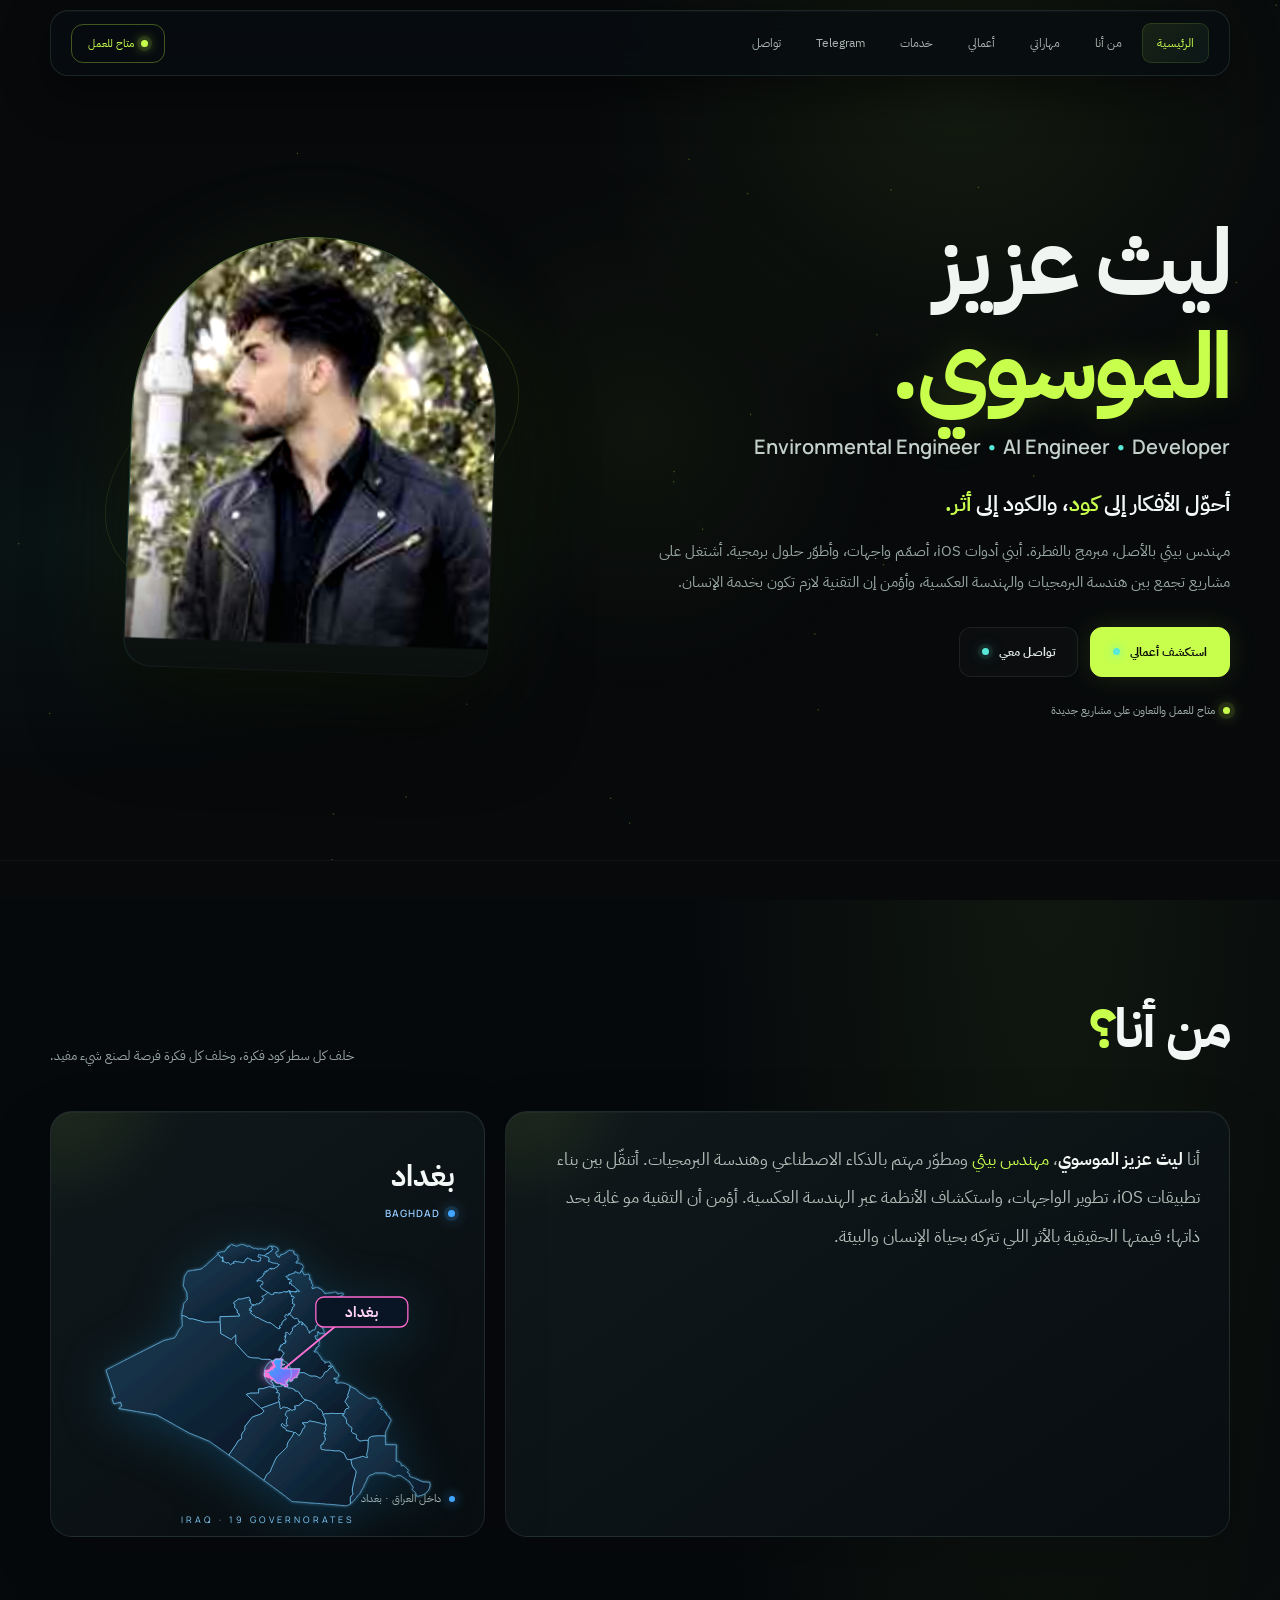
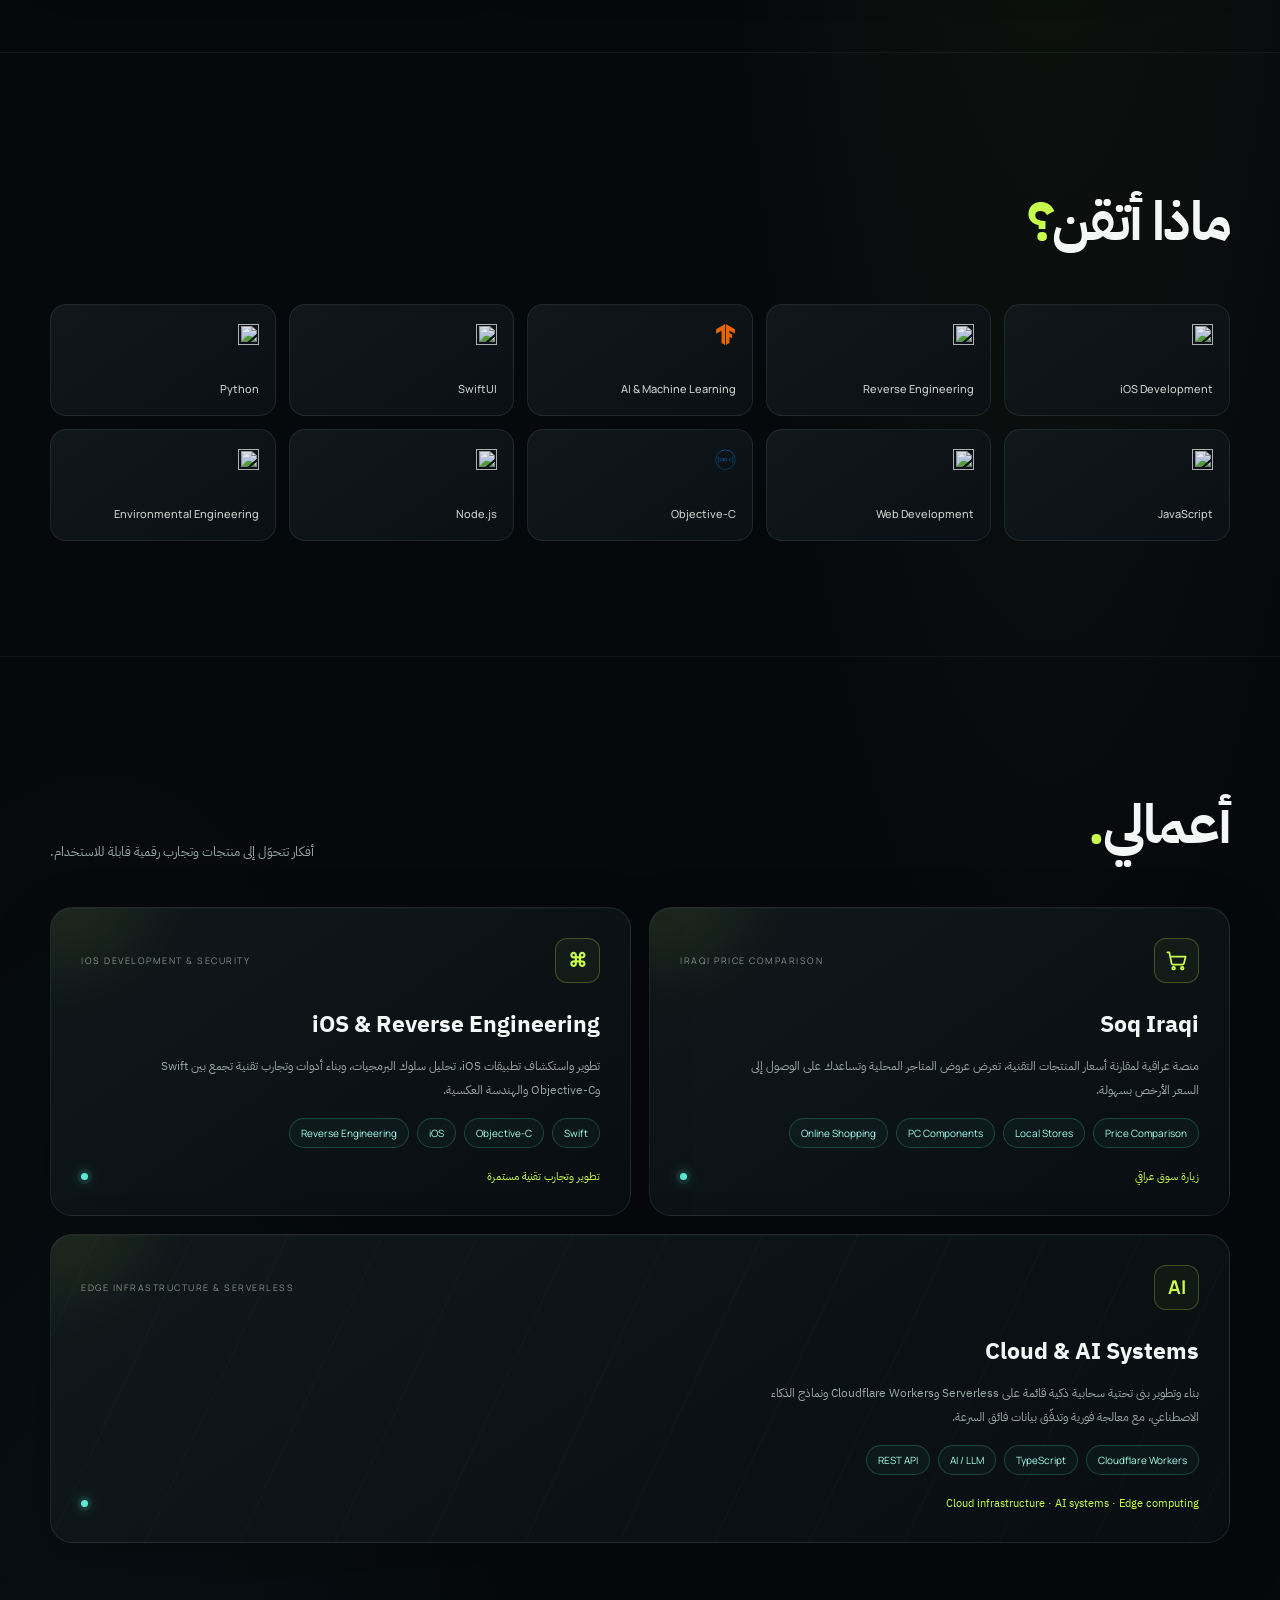
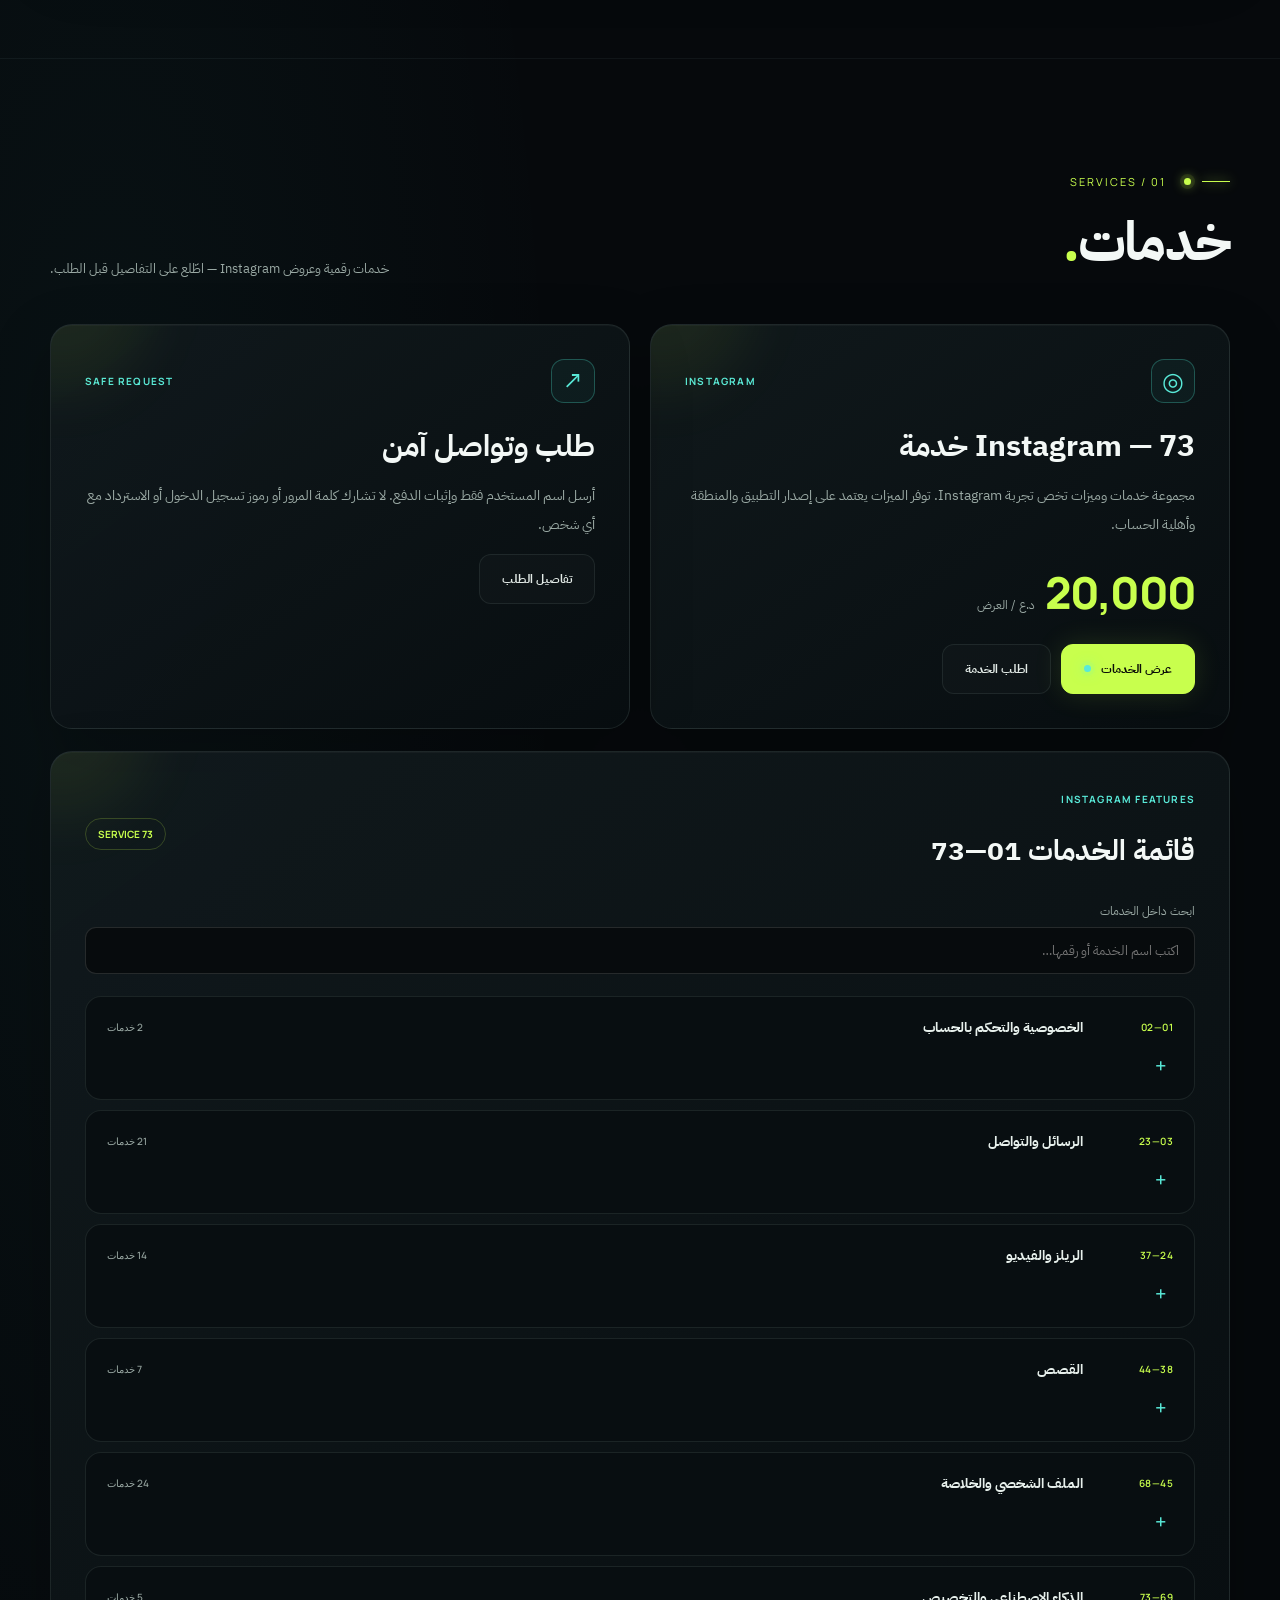
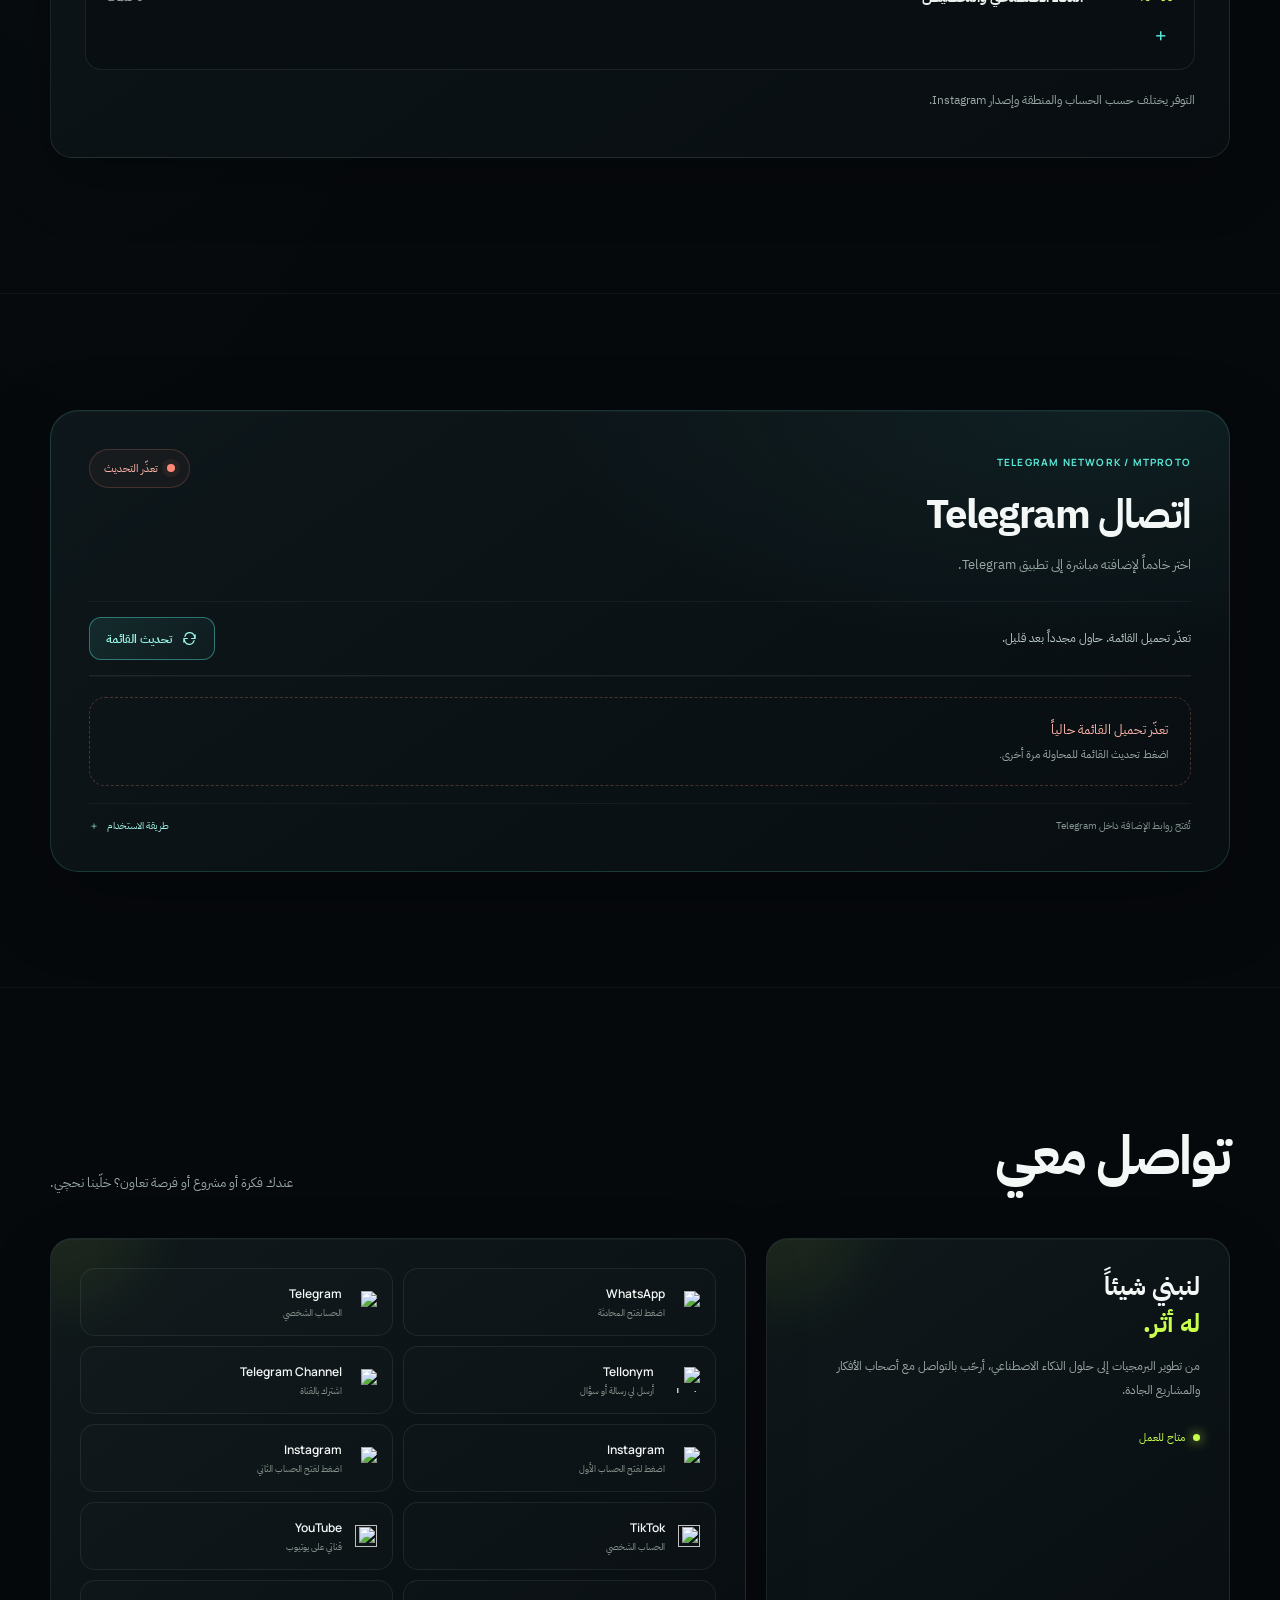
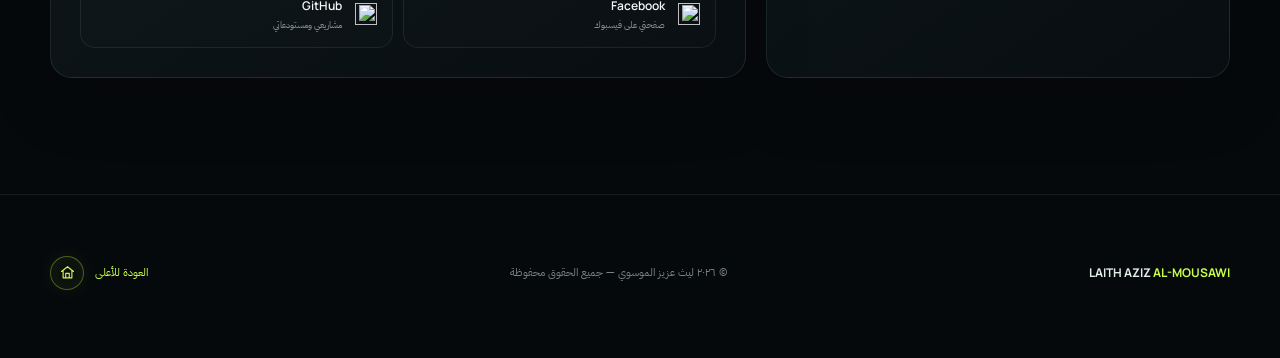
==== commit 1db99058: "Add branded favicon to portfolio metadata" ====
--- a/index.html
+++ b/index.html
@@ -3,7 +3,7 @@
 <head>
 <meta charset="utf-8"><meta name="viewport" content="width=device-width,initial-scale=1,viewport-fit=cover"><meta name="color-scheme" content="dark"><meta name="robots" content="index,follow,max-image-preview:large">
 <meta name="theme-color" content="#07090b"><meta name="description" content="ليث عزيز الموسوي — مهندس بيئي، AI Engineer ومطور برمجيات.">
-<meta property="og:type" content="profile"><meta property="og:locale" content="ar_IQ"><meta property="og:url" content="https://laythaziz.vercel.app/"><meta property="og:title" content="ليث عزيز الموسوي | Engineer & Developer"><meta property="og:description" content="أحوّل الأفكار إلى كود، والكود إلى أثر."><meta property="og:image" content="https://laythaziz.vercel.app/assets/layth.jpg"><meta name="twitter:card" content="summary_large_image"><meta name="twitter:title" content="ليث عزيز الموسوي | Engineer & Developer"><meta name="twitter:description" content="مهندس ومطور أبني حلولاً رقمية وأدوات ذكية."><link rel="canonical" href="https://laythaziz.vercel.app/">
+<meta property="og:type" content="profile"><meta property="og:locale" content="ar_IQ"><meta property="og:url" content="https://laythaziz.vercel.app/"><meta property="og:title" content="ليث عزيز الموسوي | Engineer & Developer"><meta property="og:description" content="أحوّل الأفكار إلى كود، والكود إلى أثر."><meta property="og:image" content="https://laythaziz.vercel.app/assets/layth.jpg"><meta name="twitter:card" content="summary_large_image"><meta name="twitter:title" content="ليث عزيز الموسوي | Engineer & Developer"><meta name="twitter:description" content="مهندس ومطور أبني حلولاً رقمية وأدوات ذكية."><link rel="canonical" href="https://laythaziz.vercel.app/"><link rel="icon" type="image/svg+xml" href="/assets/favicon.svg">
 <title>ليث عزيز الموسوي — Engineer & Developer</title>
 <link rel="preconnect" href="https://fonts.googleapis.com"><link rel="preconnect" href="https://fonts.gstatic.com" crossorigin>
 <link href="https://fonts.googleapis.com/css2?family=IBM+Plex+Sans+Arabic:wght@400;500;600;700&family=Manrope:wght@400;500;600;700;800&display=swap" rel="stylesheet"><link rel="preload" as="image" href="/assets/layth.jpg" fetchpriority="high"><link rel="stylesheet" href="/assets/profile.css"><script type="application/ld+json">{"@context":"https://schema.org","@type":"Person","name":"ليث عزيز الموسوي","alternateName":"Layth Aziz Al-Mousawi","url":"https://laythaziz.vercel.app/","image":"https://laythaziz.vercel.app/assets/layth.jpg","jobTitle":["Environmental Engineer","AI Engineer","Software Developer"],"sameAs":["https://github.com/LaythAziz","https://www.instagram.com/2i21u","https://www.tiktok.com/@i713l","https://youtube.com/@lynz317","https://www.facebook.com/share/1KYqkEC2yo/","https://t.me/l713i","https://tellonym.me/713i"]}</script>
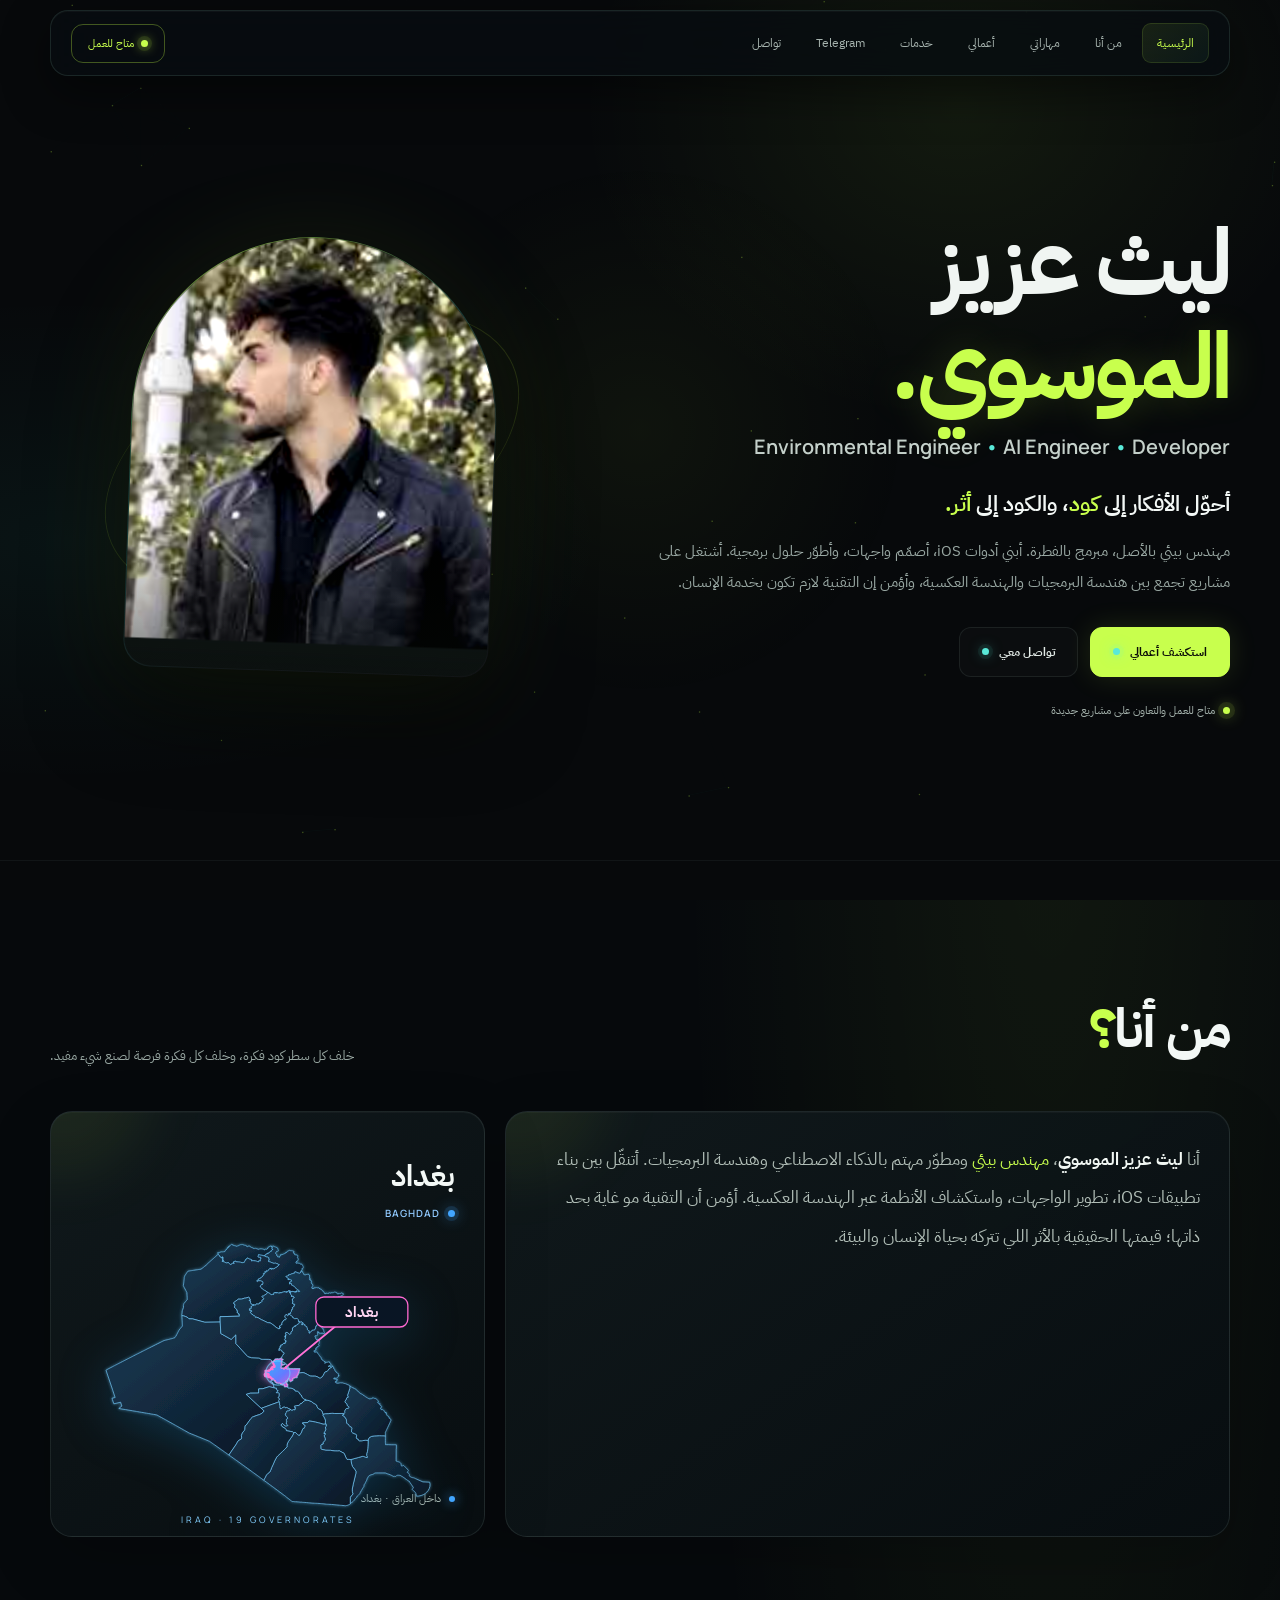
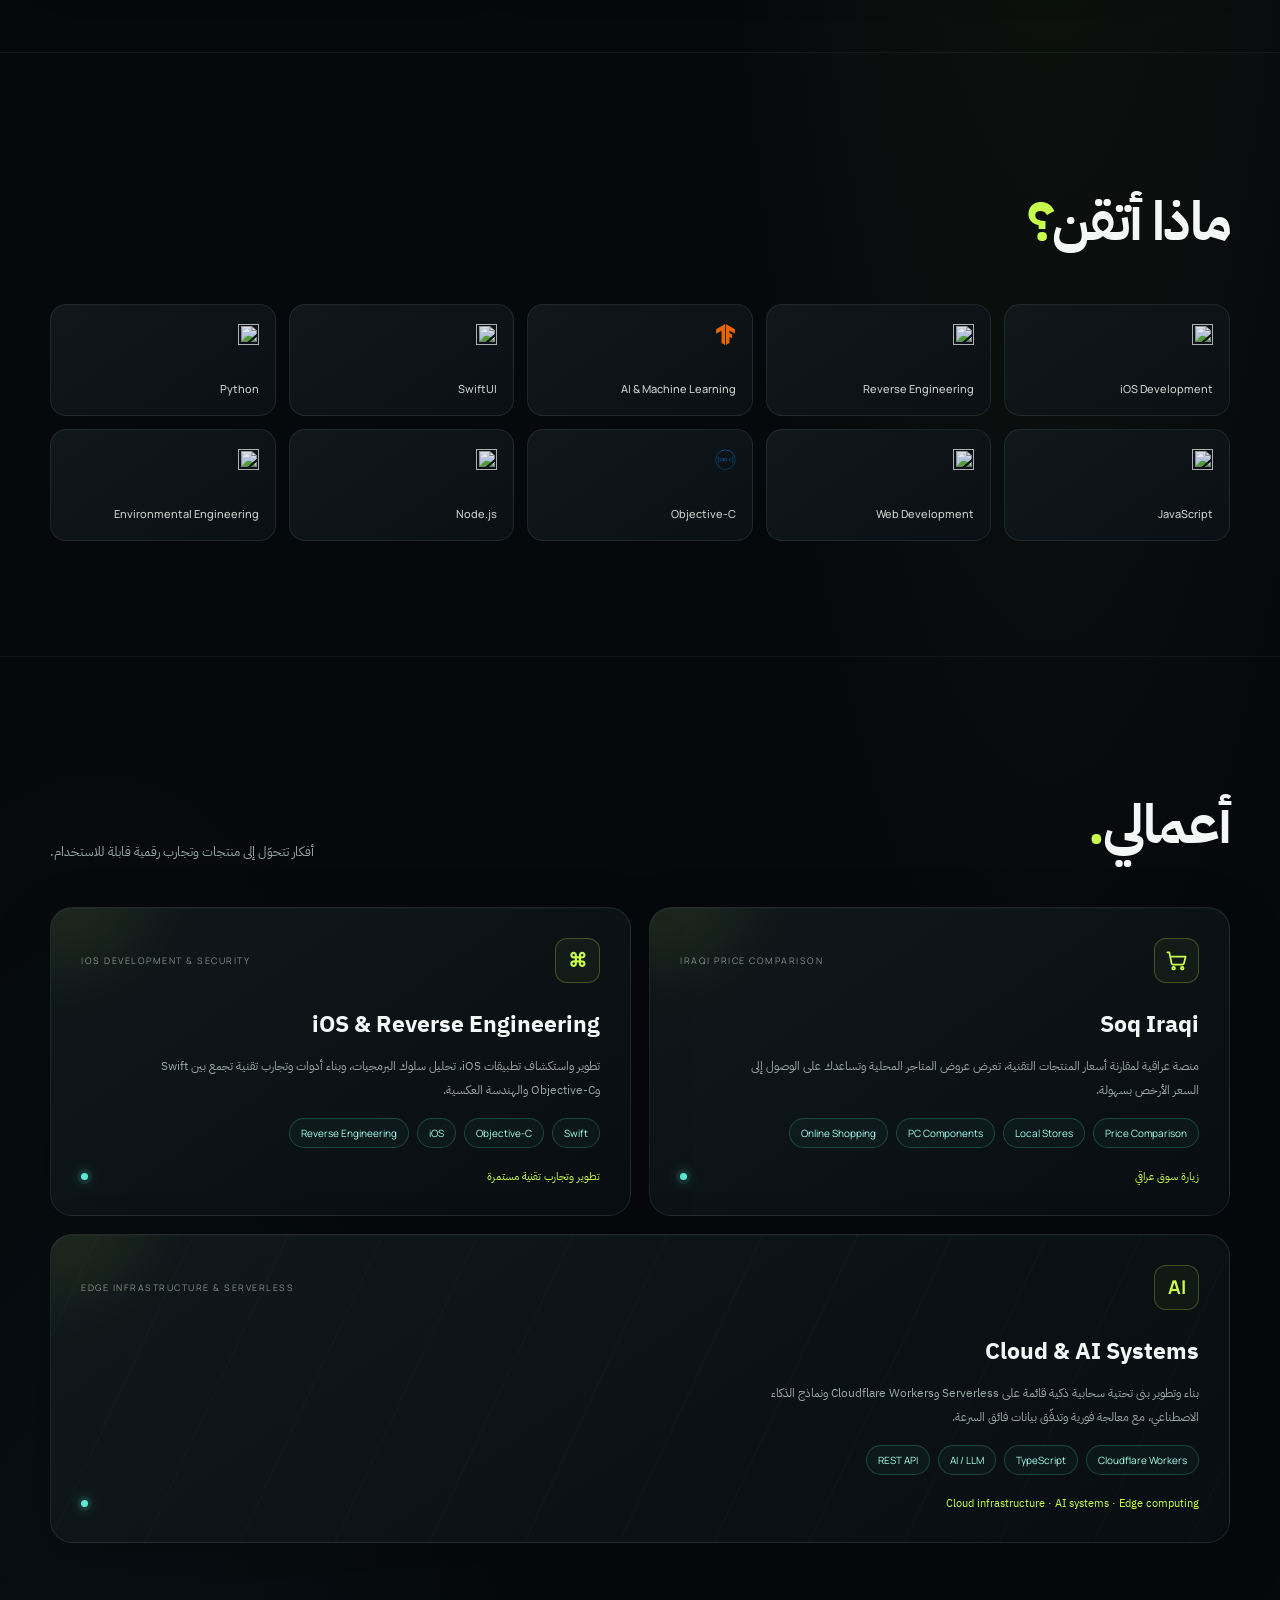
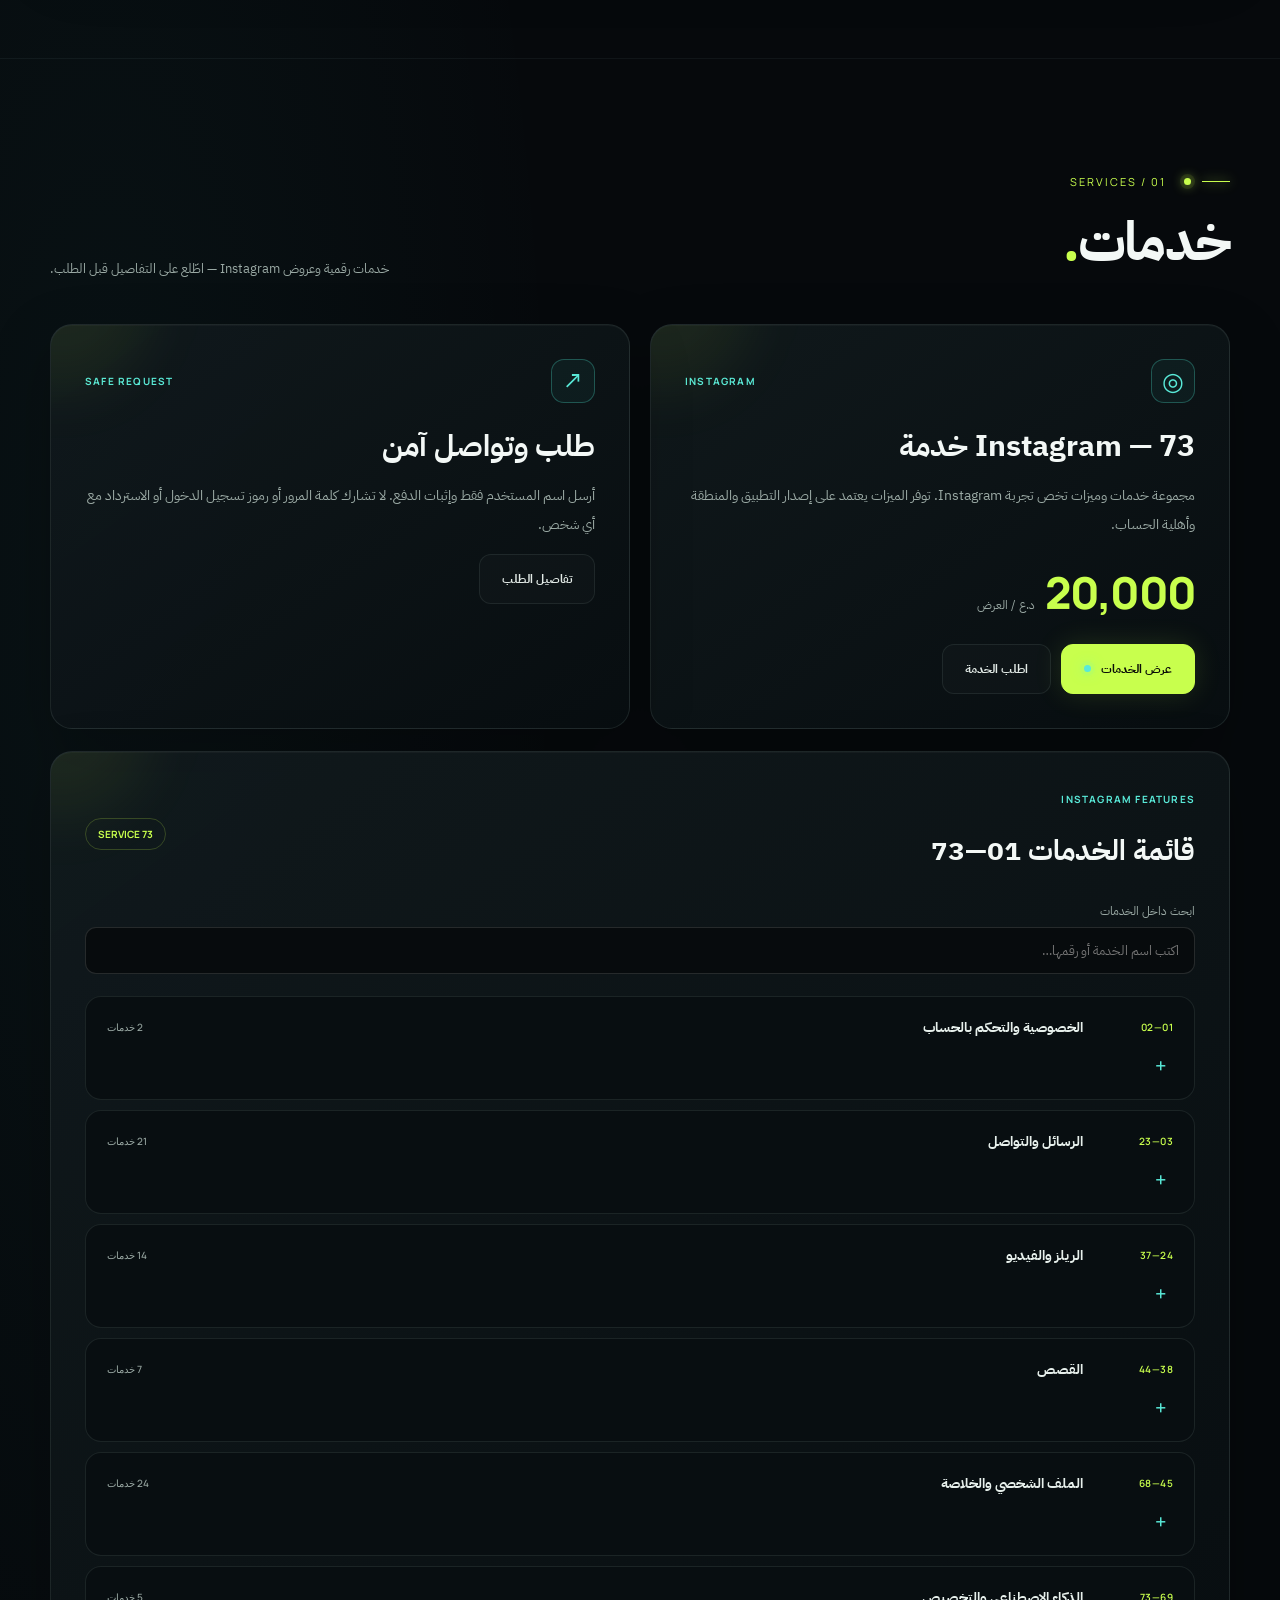
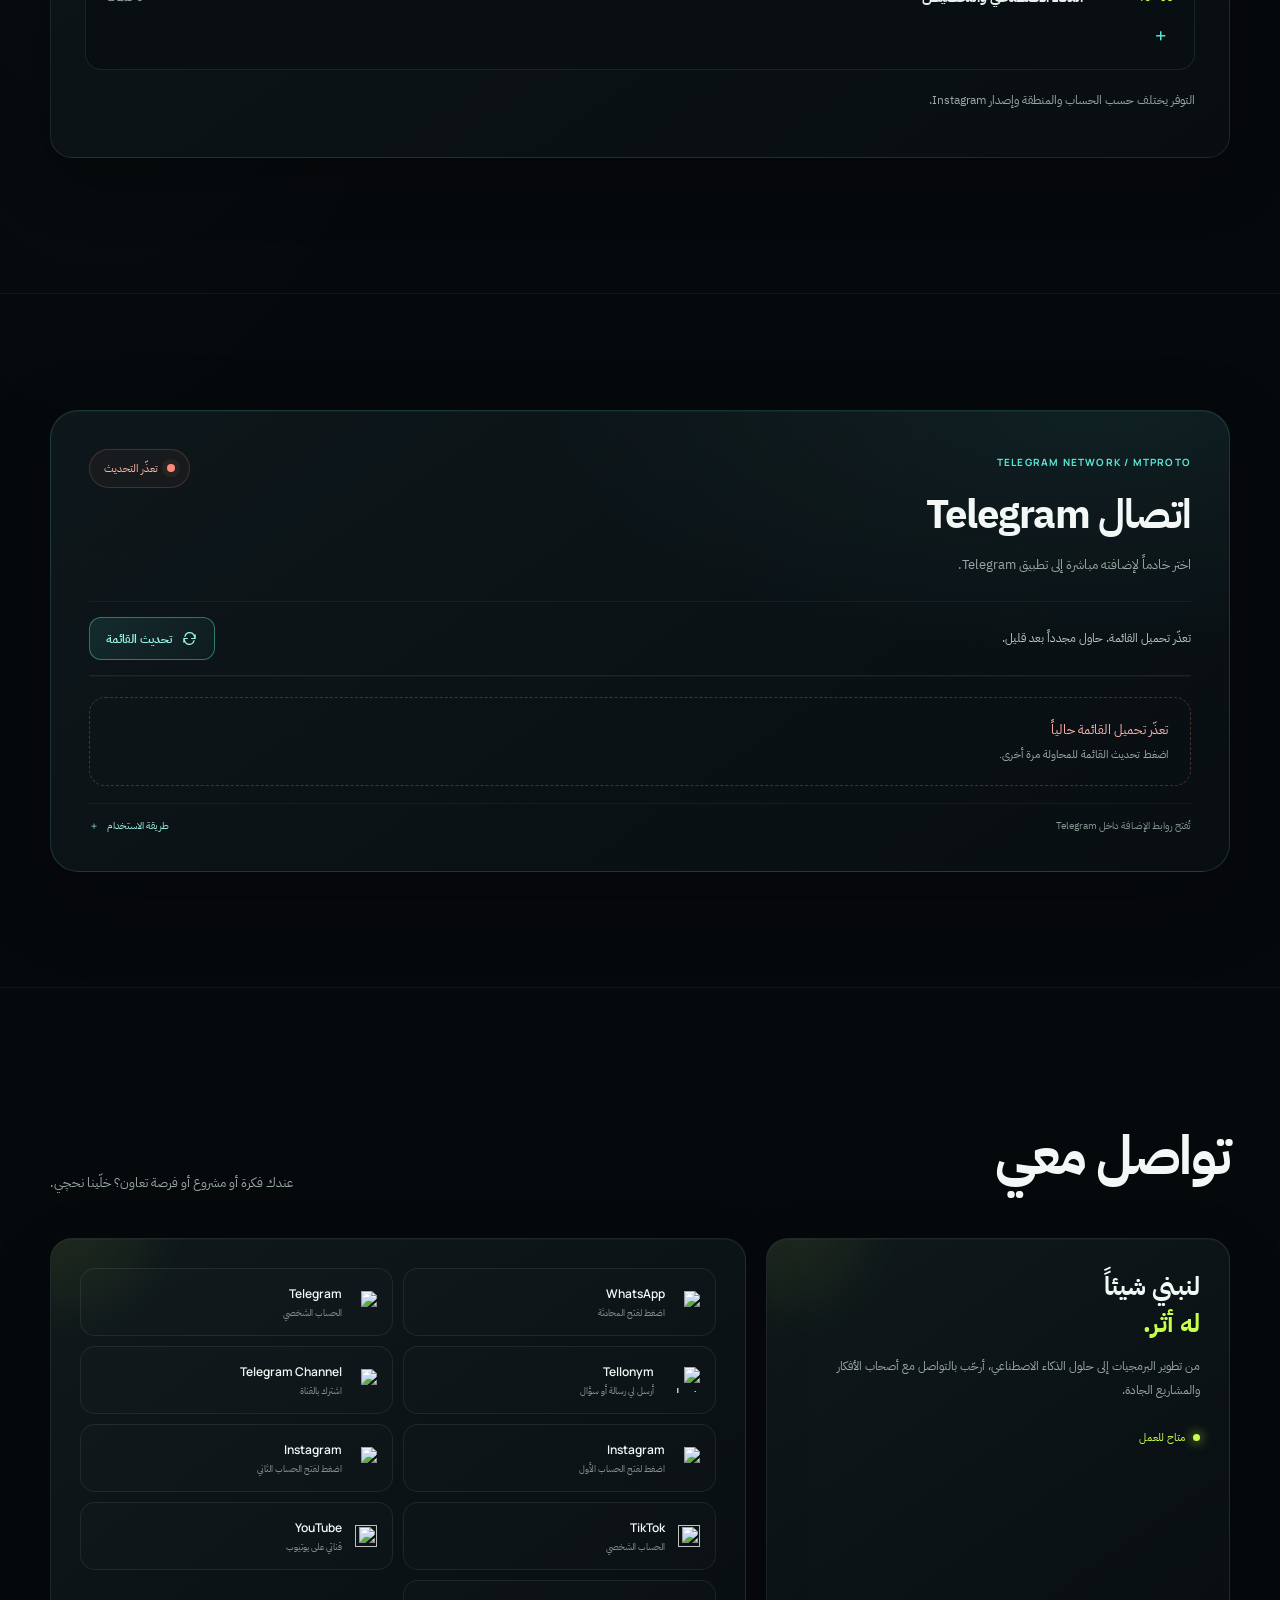
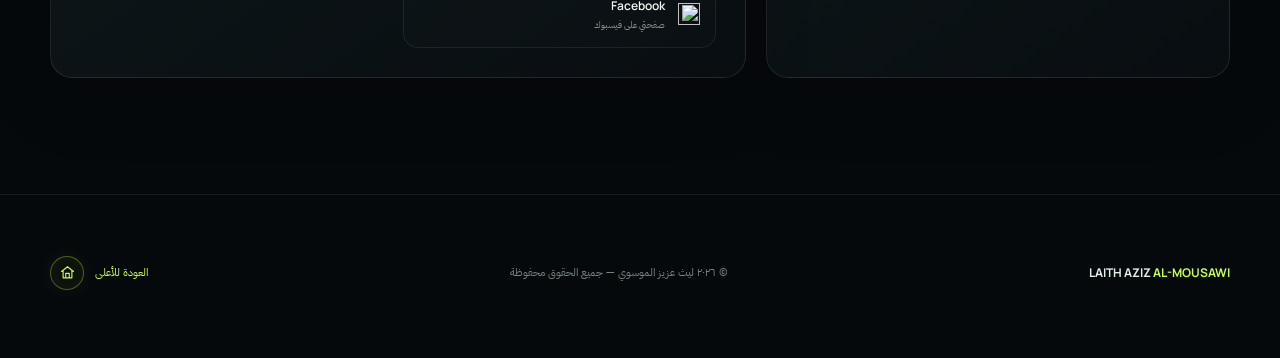
==== commit e118acb5: "Update Facebook profile and remove GitHub from public profile links" ====
--- a/index.html
+++ b/index.html
@@ -6,7 +6,7 @@
 <meta property="og:type" content="profile"><meta property="og:locale" content="ar_IQ"><meta property="og:url" content="https://laythaziz.vercel.app/"><meta property="og:title" content="ليث عزيز الموسوي | Engineer & Developer"><meta property="og:description" content="أحوّل الأفكار إلى كود، والكود إلى أثر."><meta property="og:image" content="https://laythaziz.vercel.app/assets/layth.jpg"><meta name="twitter:card" content="summary_large_image"><meta name="twitter:title" content="ليث عزيز الموسوي | Engineer & Developer"><meta name="twitter:description" content="مهندس ومطور أبني حلولاً رقمية وأدوات ذكية."><link rel="canonical" href="https://laythaziz.vercel.app/"><link rel="icon" type="image/svg+xml" href="/assets/favicon.svg">
 <title>ليث عزيز الموسوي — Engineer & Developer</title>
 <link rel="preconnect" href="https://fonts.googleapis.com"><link rel="preconnect" href="https://fonts.gstatic.com" crossorigin>
-<link href="https://fonts.googleapis.com/css2?family=IBM+Plex+Sans+Arabic:wght@400;500;600;700&family=Manrope:wght@400;500;600;700;800&display=swap" rel="stylesheet"><link rel="preload" as="image" href="/assets/layth.jpg" fetchpriority="high"><link rel="stylesheet" href="/assets/profile.css"><script type="application/ld+json">{"@context":"https://schema.org","@type":"Person","name":"ليث عزيز الموسوي","alternateName":"Layth Aziz Al-Mousawi","url":"https://laythaziz.vercel.app/","image":"https://laythaziz.vercel.app/assets/layth.jpg","jobTitle":["Environmental Engineer","AI Engineer","Software Developer"],"sameAs":["https://github.com/LaythAziz","https://www.instagram.com/2i21u","https://www.tiktok.com/@i713l","https://youtube.com/@lynz317","https://www.facebook.com/share/1KYqkEC2yo/","https://t.me/l713i","https://tellonym.me/713i"]}</script>
+<link href="https://fonts.googleapis.com/css2?family=IBM+Plex+Sans+Arabic:wght@400;500;600;700&family=Manrope:wght@400;500;600;700;800&display=swap" rel="stylesheet"><link rel="preload" as="image" href="/assets/layth.jpg" fetchpriority="high"><link rel="stylesheet" href="/assets/profile.css"><script type="application/ld+json">{"@context":"https://schema.org","@type":"Person","name":"ليث عزيز الموسوي","alternateName":"Layth Aziz Al-Mousawi","url":"https://laythaziz.vercel.app/","image":"https://laythaziz.vercel.app/assets/layth.jpg","jobTitle":["Environmental Engineer","AI Engineer","Software Developer"],"sameAs":["https://github.com/LaythAziz","https://www.instagram.com/2i21u","https://www.tiktok.com/@i713l","https://youtube.com/@lynz317","https://www.facebook.com/share/19qB1j43an/?mibextid=wwXIfr","https://t.me/l713i","https://tellonym.me/713i"]}</script>
 
 </head>
 <body><a class="skip-link" href="#main-content">تجاوز إلى المحتوى</a>
@@ -119,8 +119,8 @@
 <a class="social" href="https://www.instagram.com/ej08" target="_blank" rel="noopener" aria-label="فتح حساب إنستغرام الثاني"><img loading="lazy" decoding="async" src="https://cdn.simpleicons.org/instagram/E8A4FF" alt="Instagram"><span><strong>Instagram</strong><small>اضغط لفتح الحساب الثاني</small></span></a>
 <a class="social" href="https://www.tiktok.com/@i713l" target="_blank" rel="noopener noreferrer" aria-label="فتح حساب TikTok"><img loading="lazy" decoding="async" src="https://cdn.simpleicons.org/tiktok/FFFFFF" alt=""><span><strong>TikTok</strong><small>الحساب الشخصي</small></span></a>
 <a class="social" href="https://youtube.com/@lynz317" target="_blank" rel="noopener noreferrer" aria-label="فتح قناة YouTube"><img loading="lazy" decoding="async" src="https://cdn.simpleicons.org/youtube/FF0033" alt=""><span><strong>YouTube</strong><small>قناتي على يوتيوب</small></span></a>
-<a class="social" href="https://www.facebook.com/share/1KYqkEC2yo/" target="_blank" rel="noopener noreferrer" aria-label="فتح صفحة Facebook"><img loading="lazy" decoding="async" src="https://cdn.simpleicons.org/facebook/1877F2" alt=""><span><strong>Facebook</strong><small>صفحتي على فيسبوك</small></span></a>
-<a class="social" href="https://github.com/LaythAziz" target="_blank" rel="noopener noreferrer" aria-label="فتح GitHub"><img loading="lazy" decoding="async" src="https://cdn.simpleicons.org/github/FFFFFF" alt=""><span><strong>GitHub</strong><small>مشاريعي ومستودعاتي</small></span></a>
+<a class="social" href="https://www.facebook.com/share/19qB1j43an/?mibextid=wwXIfr" target="_blank" rel="noopener noreferrer" aria-label="فتح صفحة Facebook"><img loading="lazy" decoding="async" src="https://cdn.simpleicons.org/facebook/1877F2" alt=""><span><strong>Facebook</strong><small>صفحتي على فيسبوك</small></span></a>
+
 </div></div></div></div></section>
 </main>
 <footer class="footer"><div class="wrap footer-inner"><strong>LAITH AZIZ <span>AL-MOUSAWI</span></strong><span>© ٢٠٢٦ ليث عزيز الموسوي — جميع الحقوق محفوظة</span><a class="back-top" href="#home"><span>العودة للأعلى</span><span class="home-mark" aria-hidden="true"><svg viewBox="0 0 24 24" fill="none"><path d="M3.5 10.5 12 3.8l8.5 6.7M5.8 9.2v10.3h12.4V9.2M9.5 19.5v-6.2h5v6.2" stroke="currentColor" stroke-width="1.6" stroke-linecap="round" stroke-linejoin="round"/></svg></span></a></div></footer>
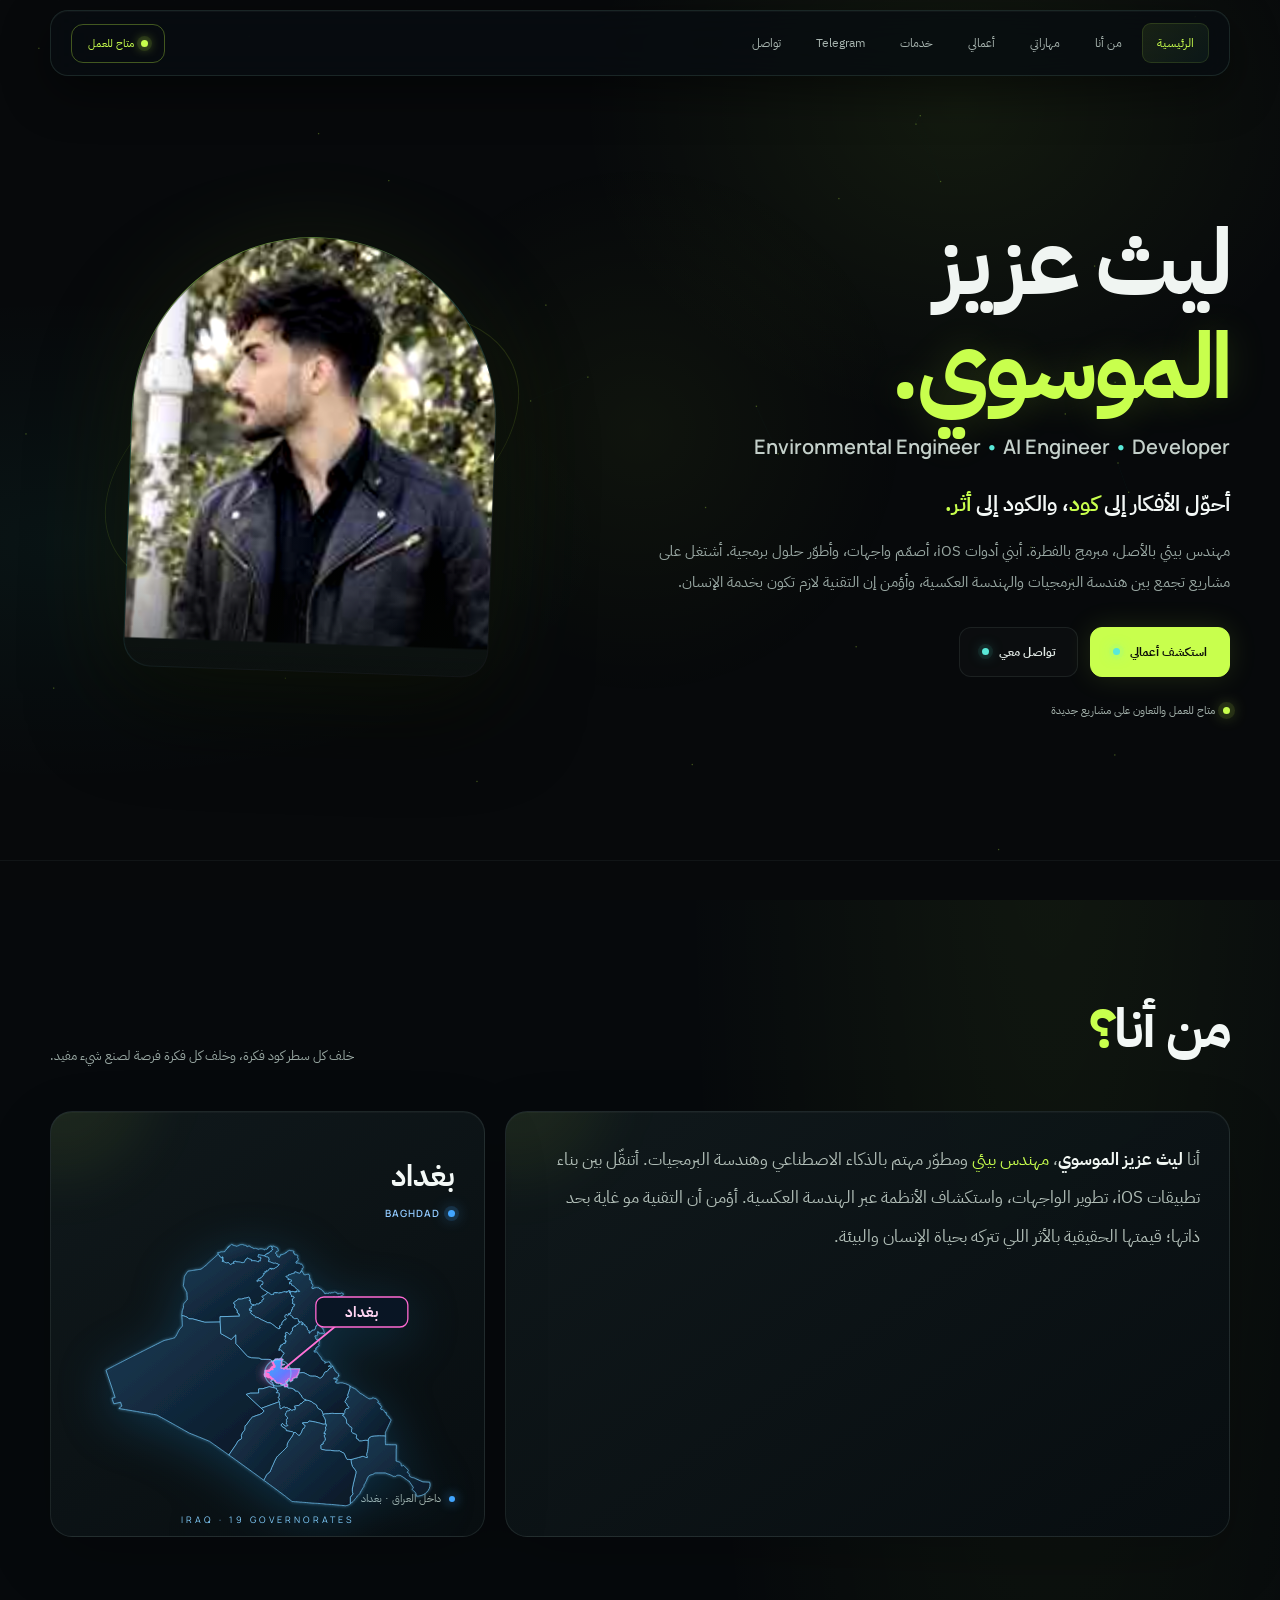
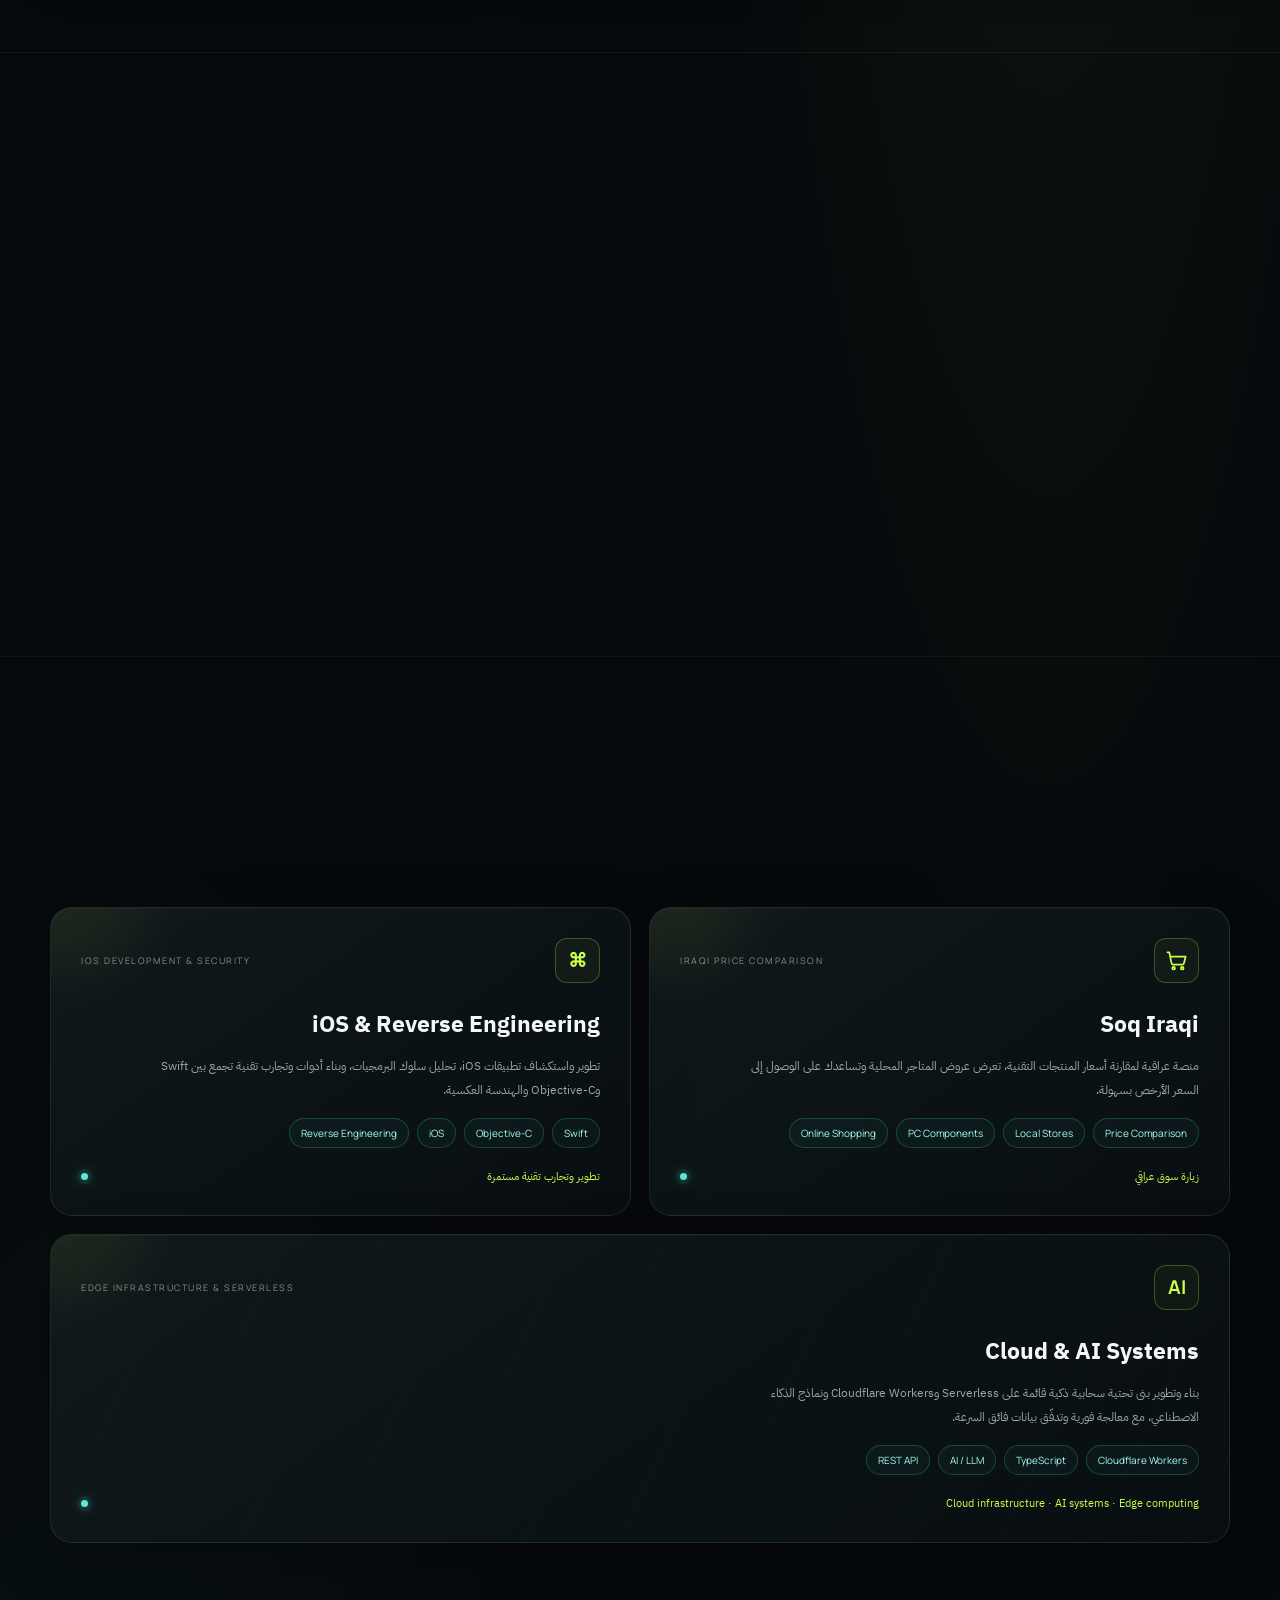
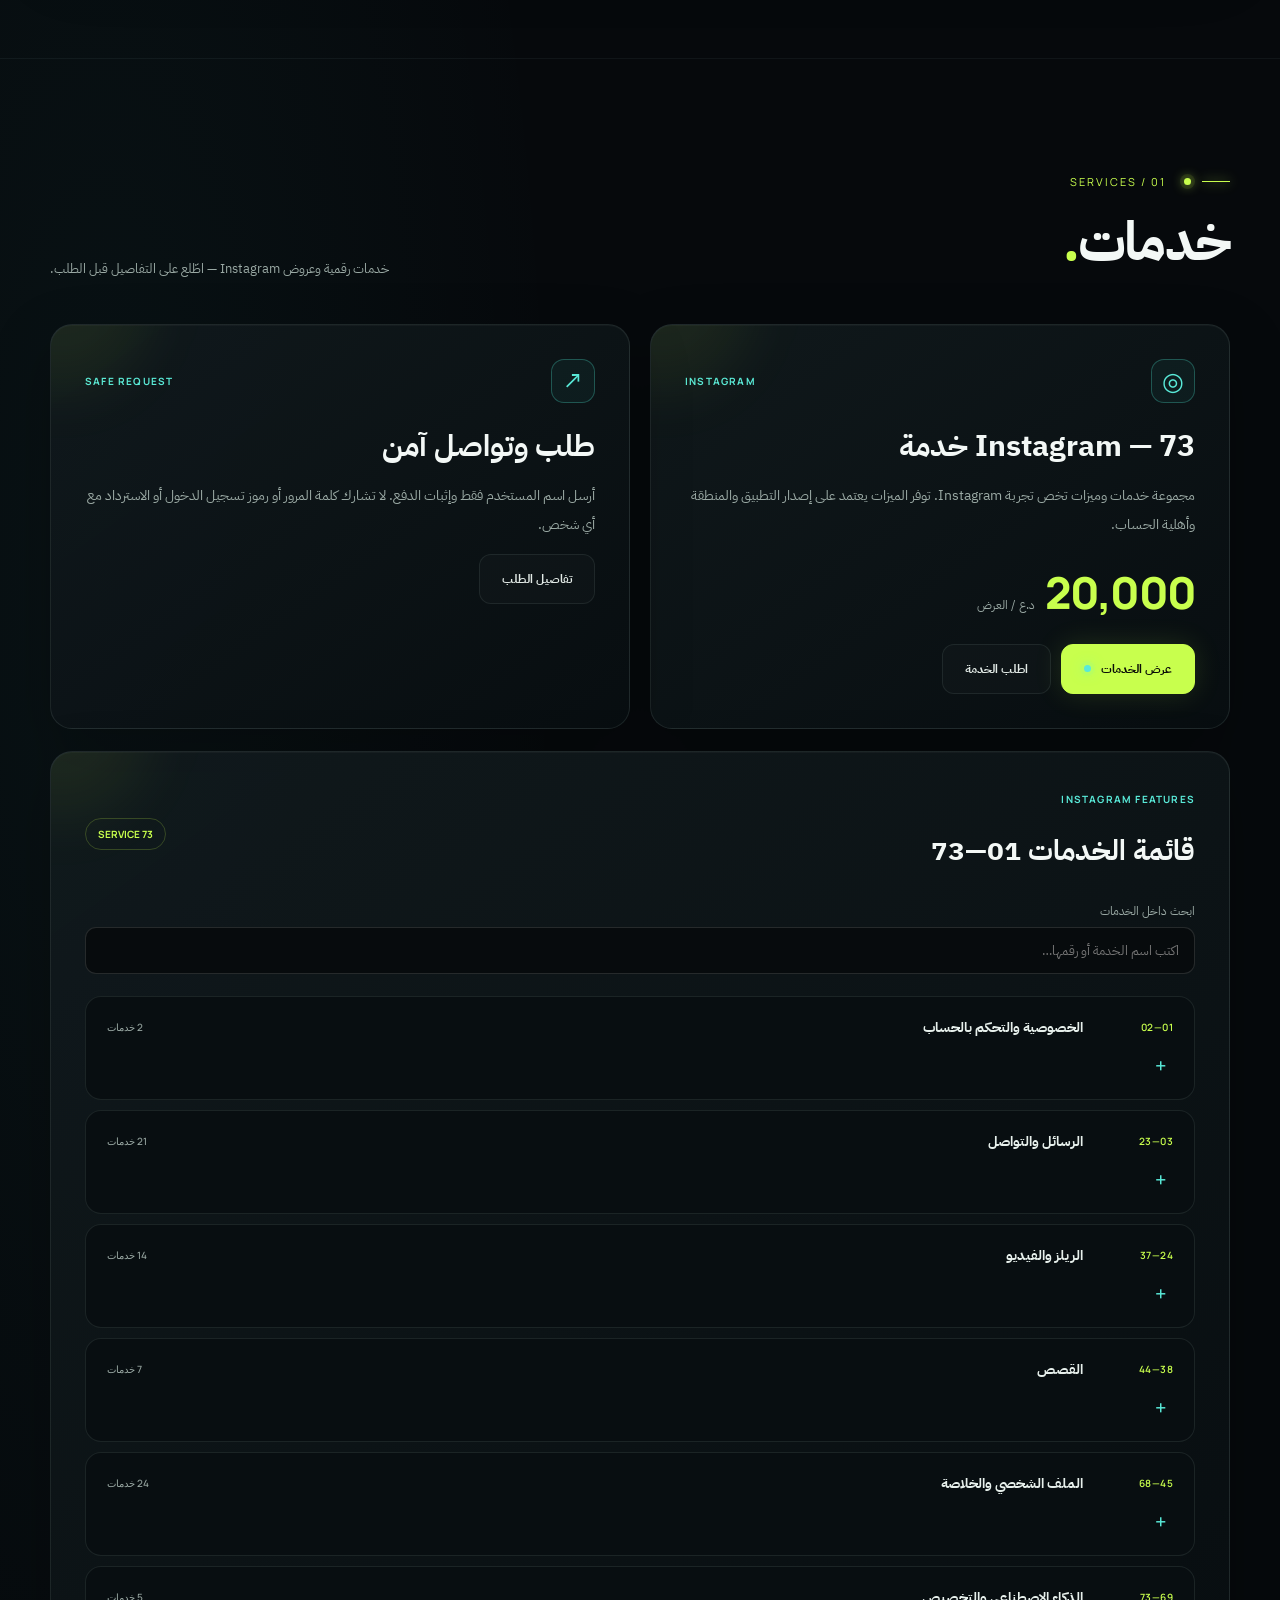
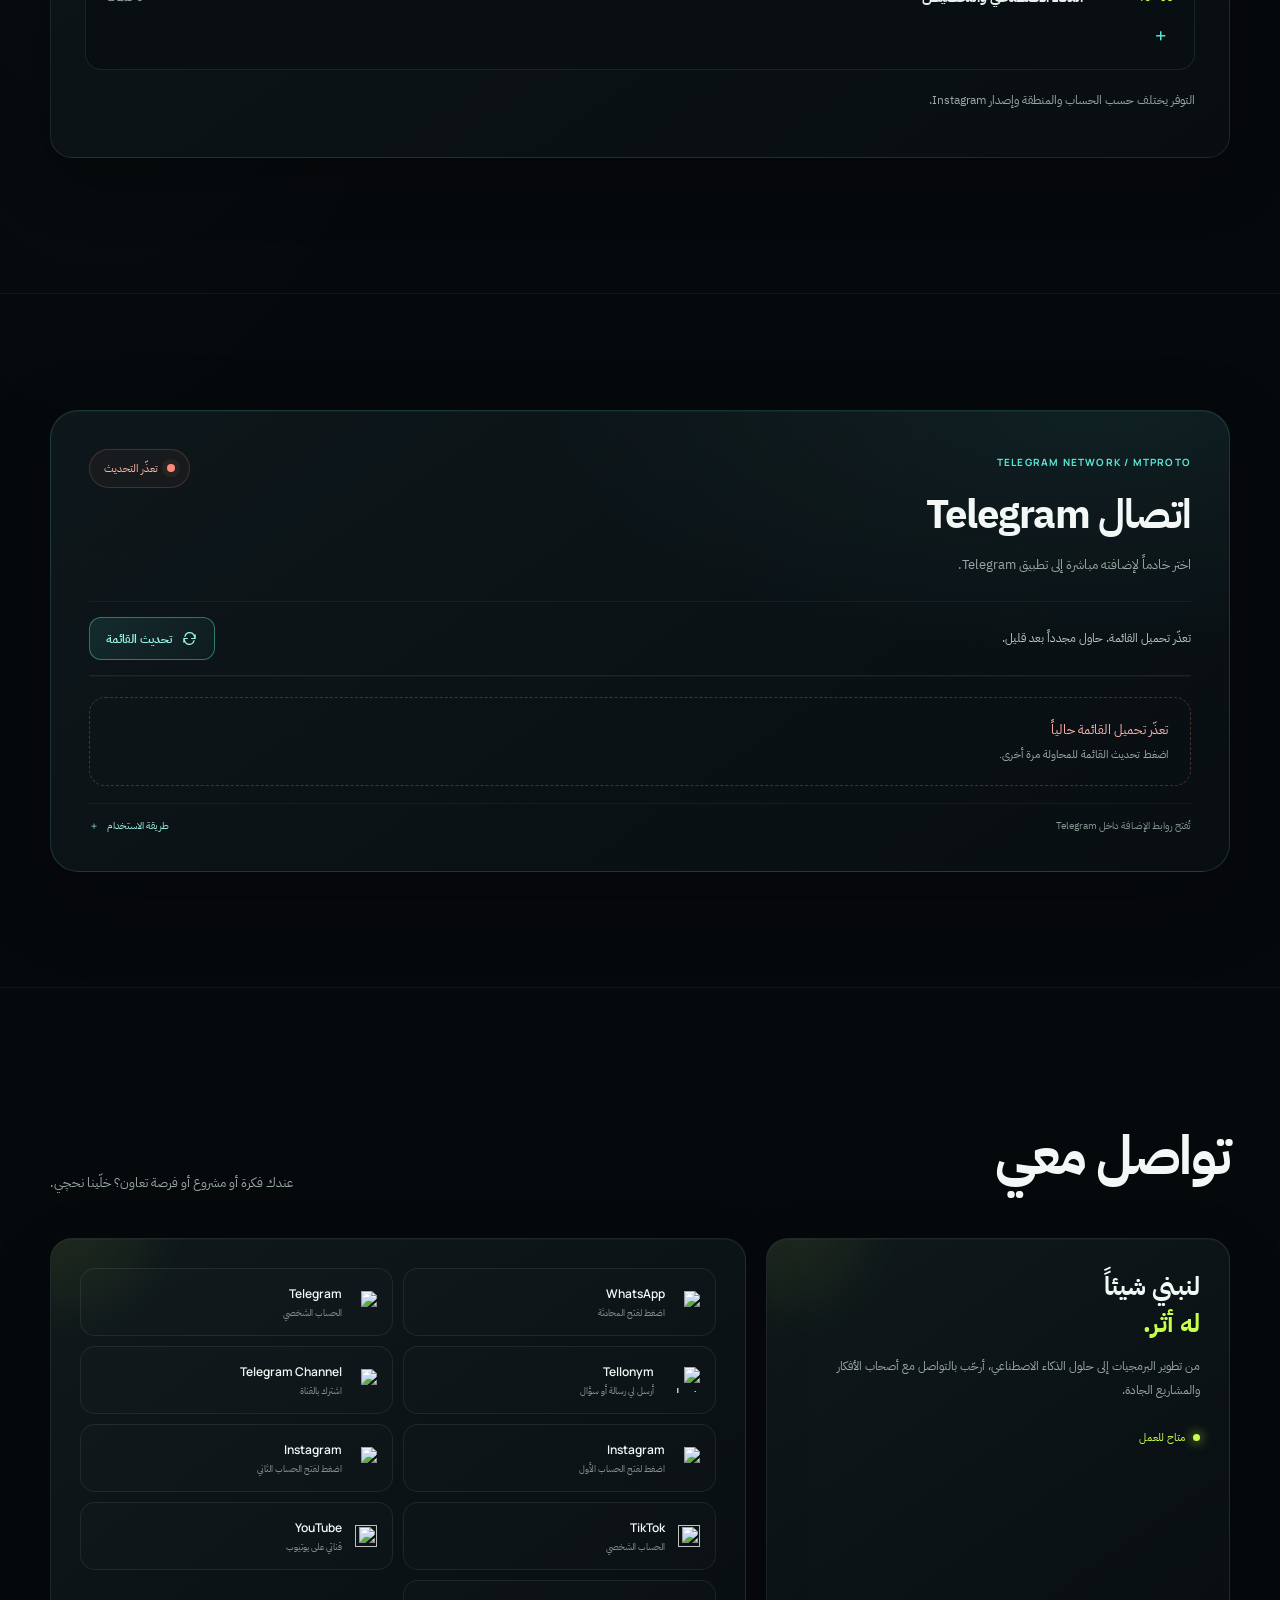
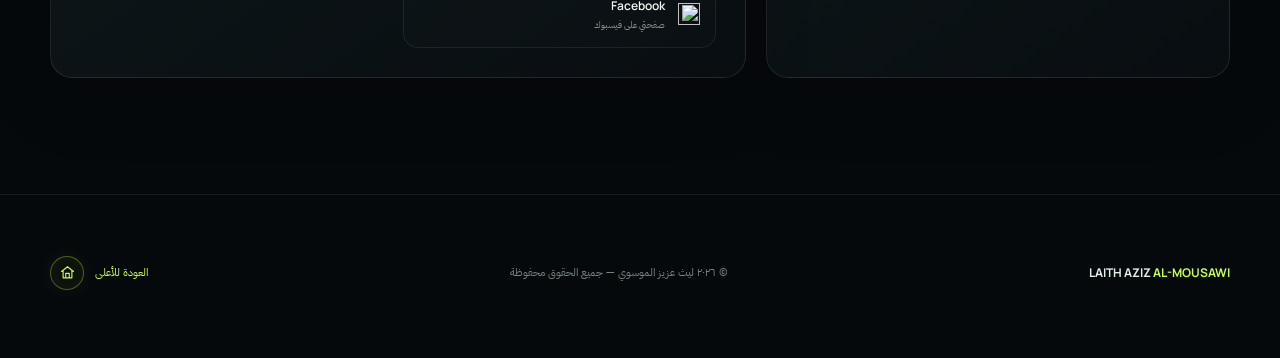
==== commit 92560df1: "Remove GitHub from public profile metadata" ====
--- a/index.html
+++ b/index.html
@@ -6,7 +6,7 @@
 <meta property="og:type" content="profile"><meta property="og:locale" content="ar_IQ"><meta property="og:url" content="https://laythaziz.vercel.app/"><meta property="og:title" content="ليث عزيز الموسوي | Engineer & Developer"><meta property="og:description" content="أحوّل الأفكار إلى كود، والكود إلى أثر."><meta property="og:image" content="https://laythaziz.vercel.app/assets/layth.jpg"><meta name="twitter:card" content="summary_large_image"><meta name="twitter:title" content="ليث عزيز الموسوي | Engineer & Developer"><meta name="twitter:description" content="مهندس ومطور أبني حلولاً رقمية وأدوات ذكية."><link rel="canonical" href="https://laythaziz.vercel.app/"><link rel="icon" type="image/svg+xml" href="/assets/favicon.svg">
 <title>ليث عزيز الموسوي — Engineer & Developer</title>
 <link rel="preconnect" href="https://fonts.googleapis.com"><link rel="preconnect" href="https://fonts.gstatic.com" crossorigin>
-<link href="https://fonts.googleapis.com/css2?family=IBM+Plex+Sans+Arabic:wght@400;500;600;700&family=Manrope:wght@400;500;600;700;800&display=swap" rel="stylesheet"><link rel="preload" as="image" href="/assets/layth.jpg" fetchpriority="high"><link rel="stylesheet" href="/assets/profile.css"><script type="application/ld+json">{"@context":"https://schema.org","@type":"Person","name":"ليث عزيز الموسوي","alternateName":"Layth Aziz Al-Mousawi","url":"https://laythaziz.vercel.app/","image":"https://laythaziz.vercel.app/assets/layth.jpg","jobTitle":["Environmental Engineer","AI Engineer","Software Developer"],"sameAs":["https://github.com/LaythAziz","https://www.instagram.com/2i21u","https://www.tiktok.com/@i713l","https://youtube.com/@lynz317","https://www.facebook.com/share/19qB1j43an/?mibextid=wwXIfr","https://t.me/l713i","https://tellonym.me/713i"]}</script>
+<link href="https://fonts.googleapis.com/css2?family=IBM+Plex+Sans+Arabic:wght@400;500;600;700&family=Manrope:wght@400;500;600;700;800&display=swap" rel="stylesheet"><link rel="preload" as="image" href="/assets/layth.jpg" fetchpriority="high"><link rel="stylesheet" href="/assets/profile.css"><script type="application/ld+json">{"@context":"https://schema.org","@type":"Person","name":"ليث عزيز الموسوي","alternateName":"Layth Aziz Al-Mousawi","url":"https://laythaziz.vercel.app/","image":"https://laythaziz.vercel.app/assets/layth.jpg","jobTitle":["Environmental Engineer","AI Engineer","Software Developer"],"sameAs":["https://www.instagram.com/2i21u","https://www.tiktok.com/@i713l","https://youtube.com/@lynz317","https://www.facebook.com/share/19qB1j43an/?mibextid=wwXIfr","https://t.me/l713i","https://tellonym.me/713i"]}</script>
 
 </head>
 <body><a class="skip-link" href="#main-content">تجاوز إلى المحتوى</a>
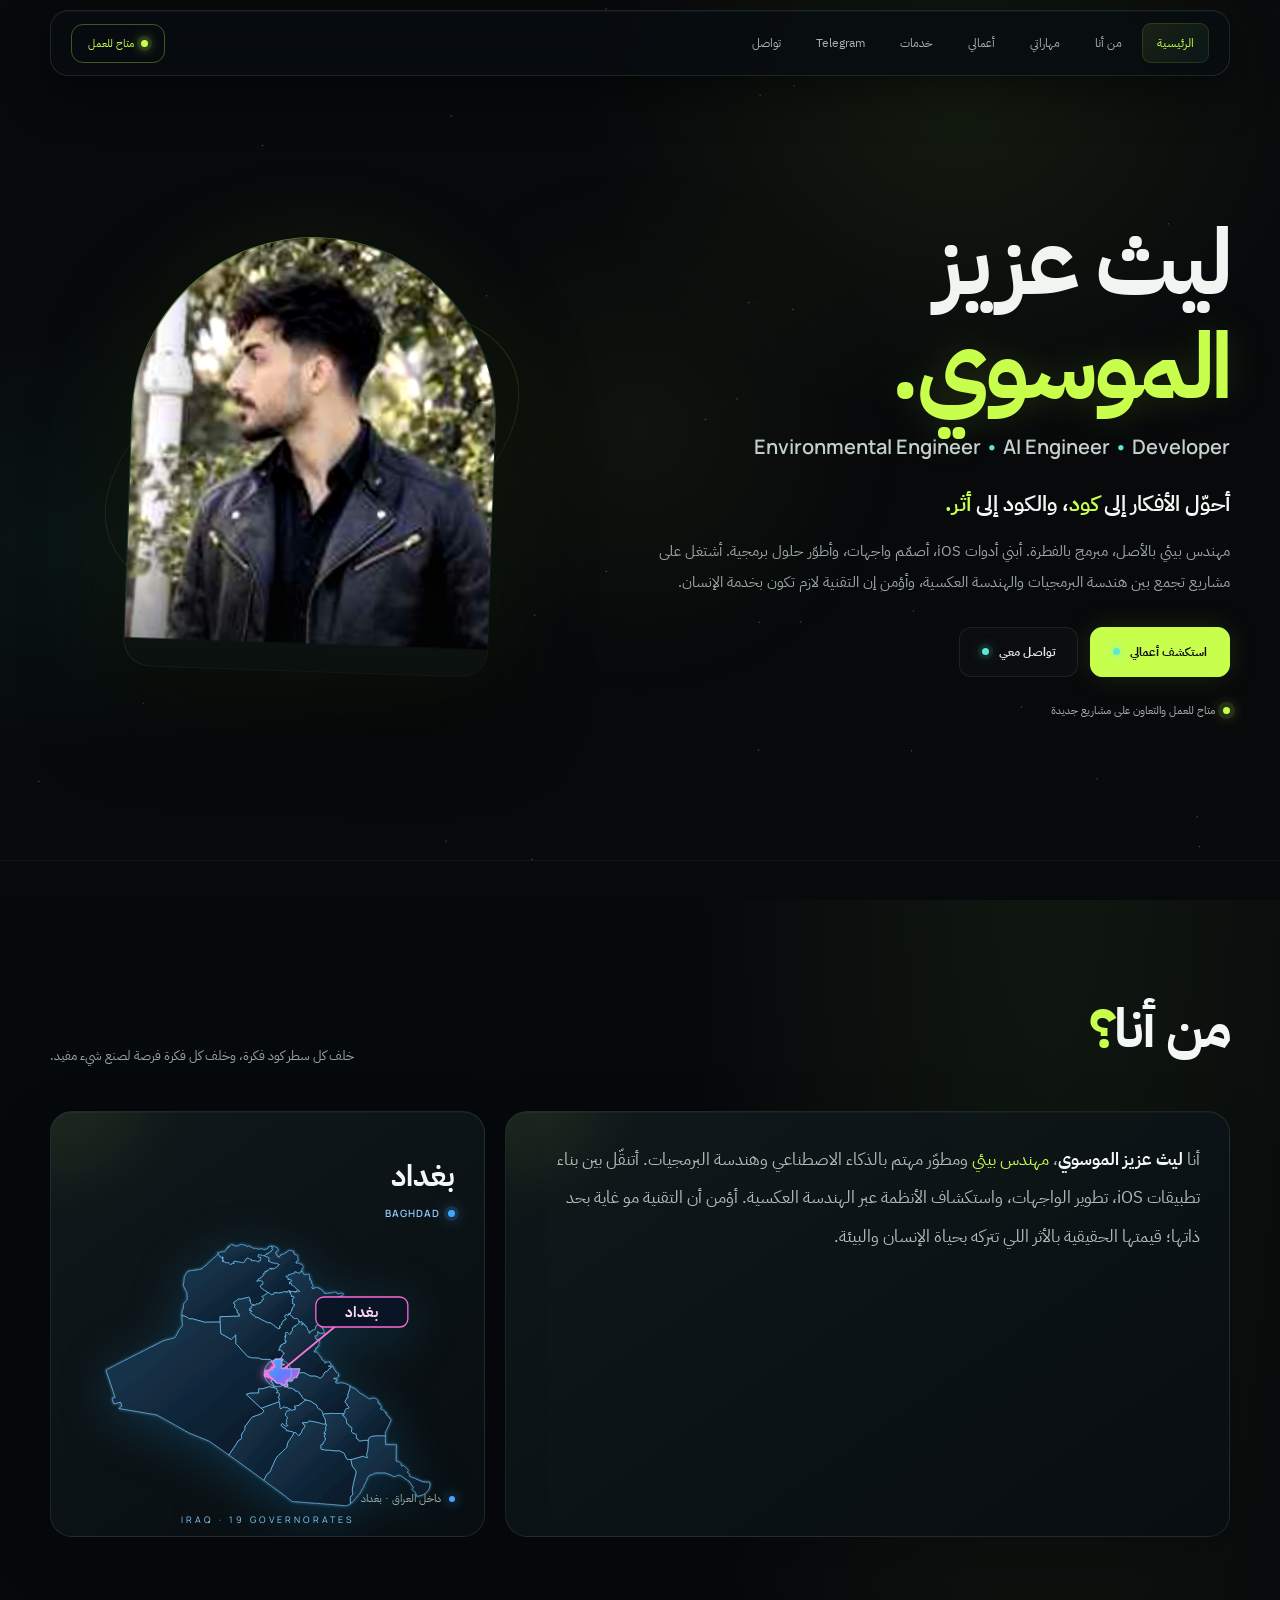
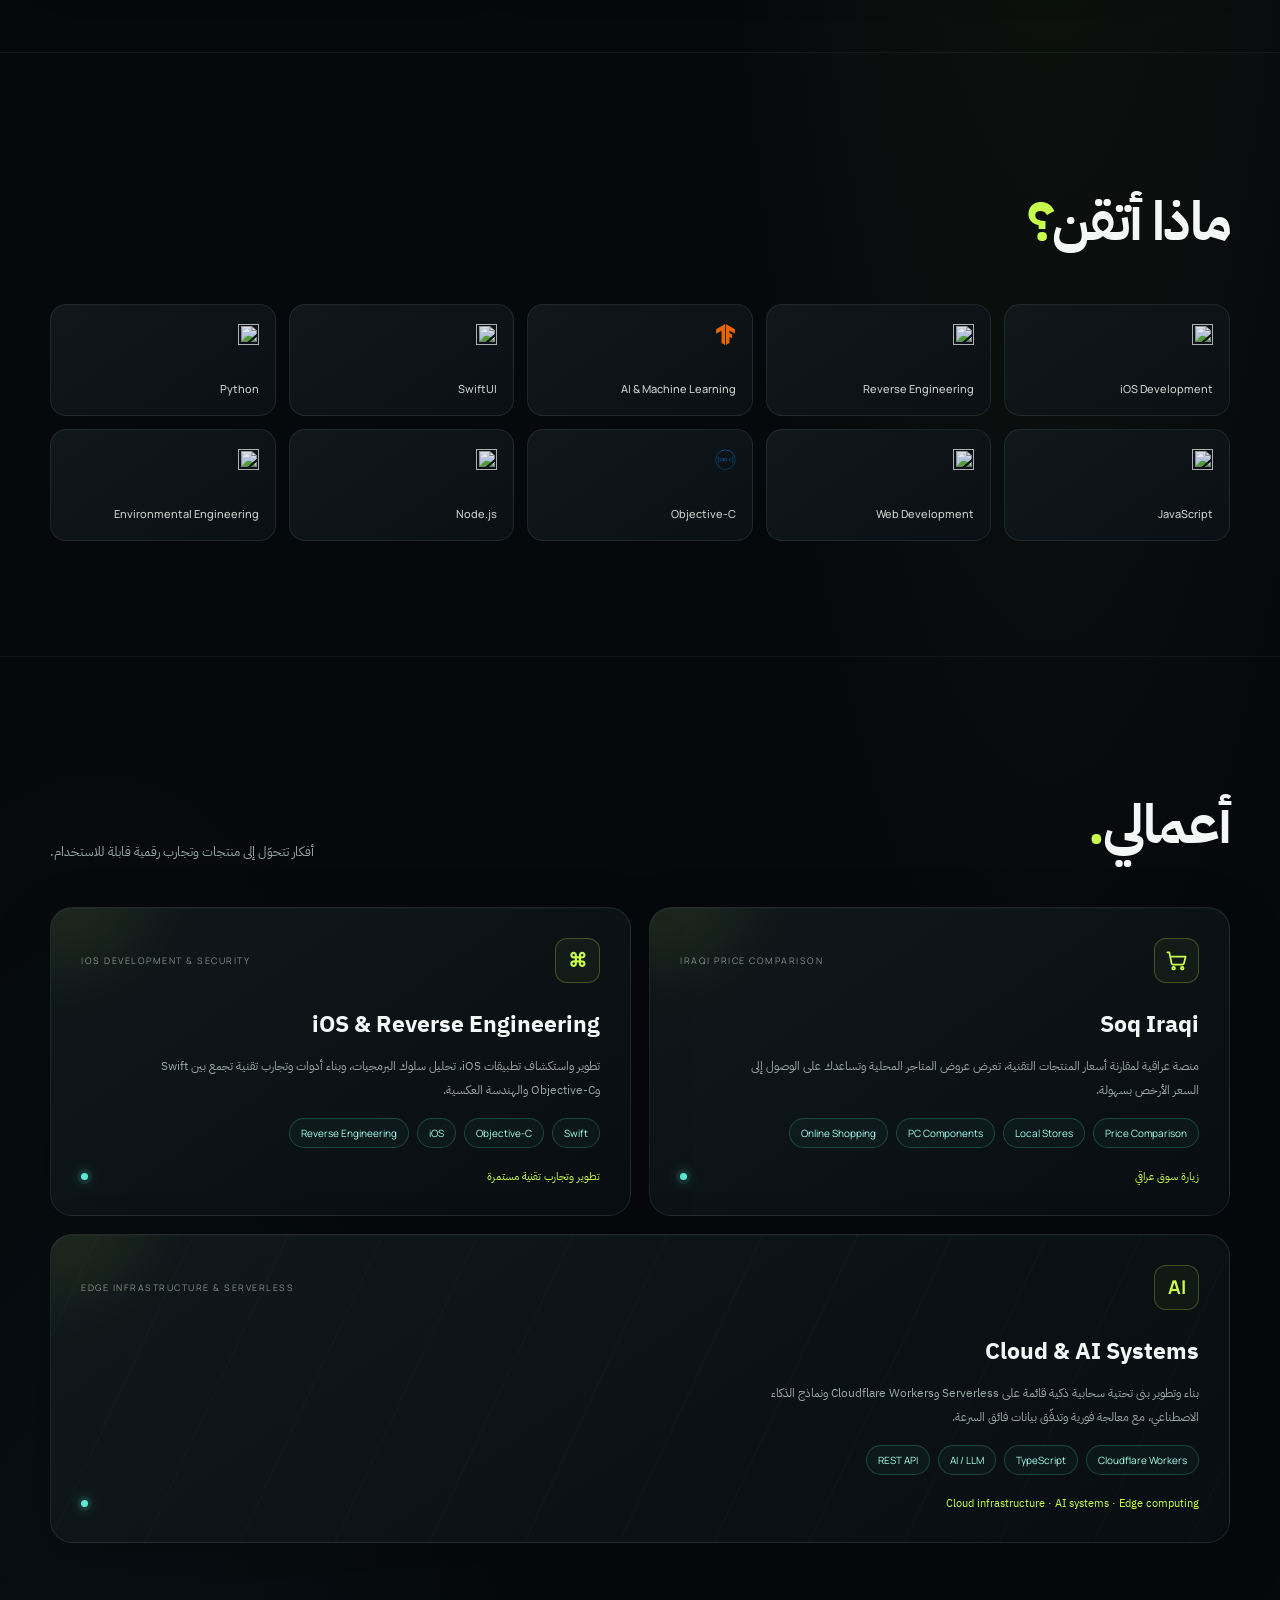
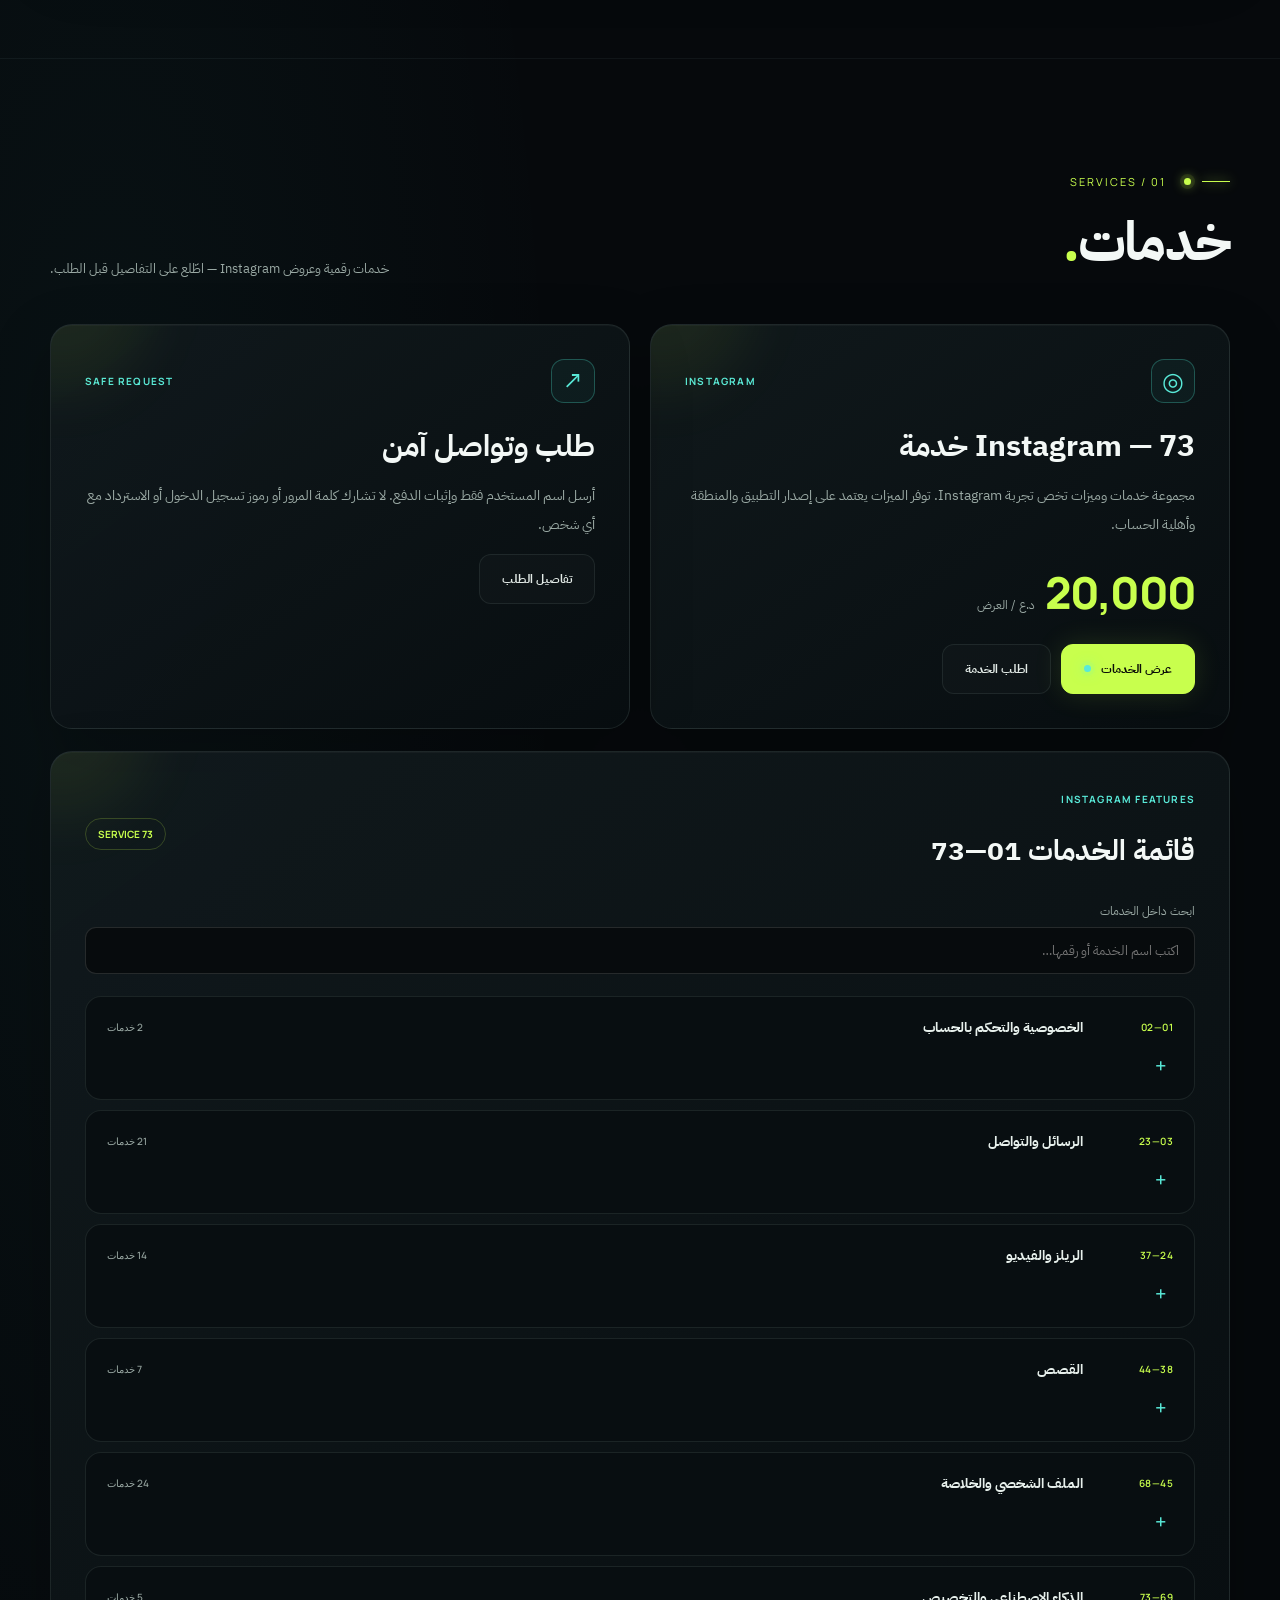
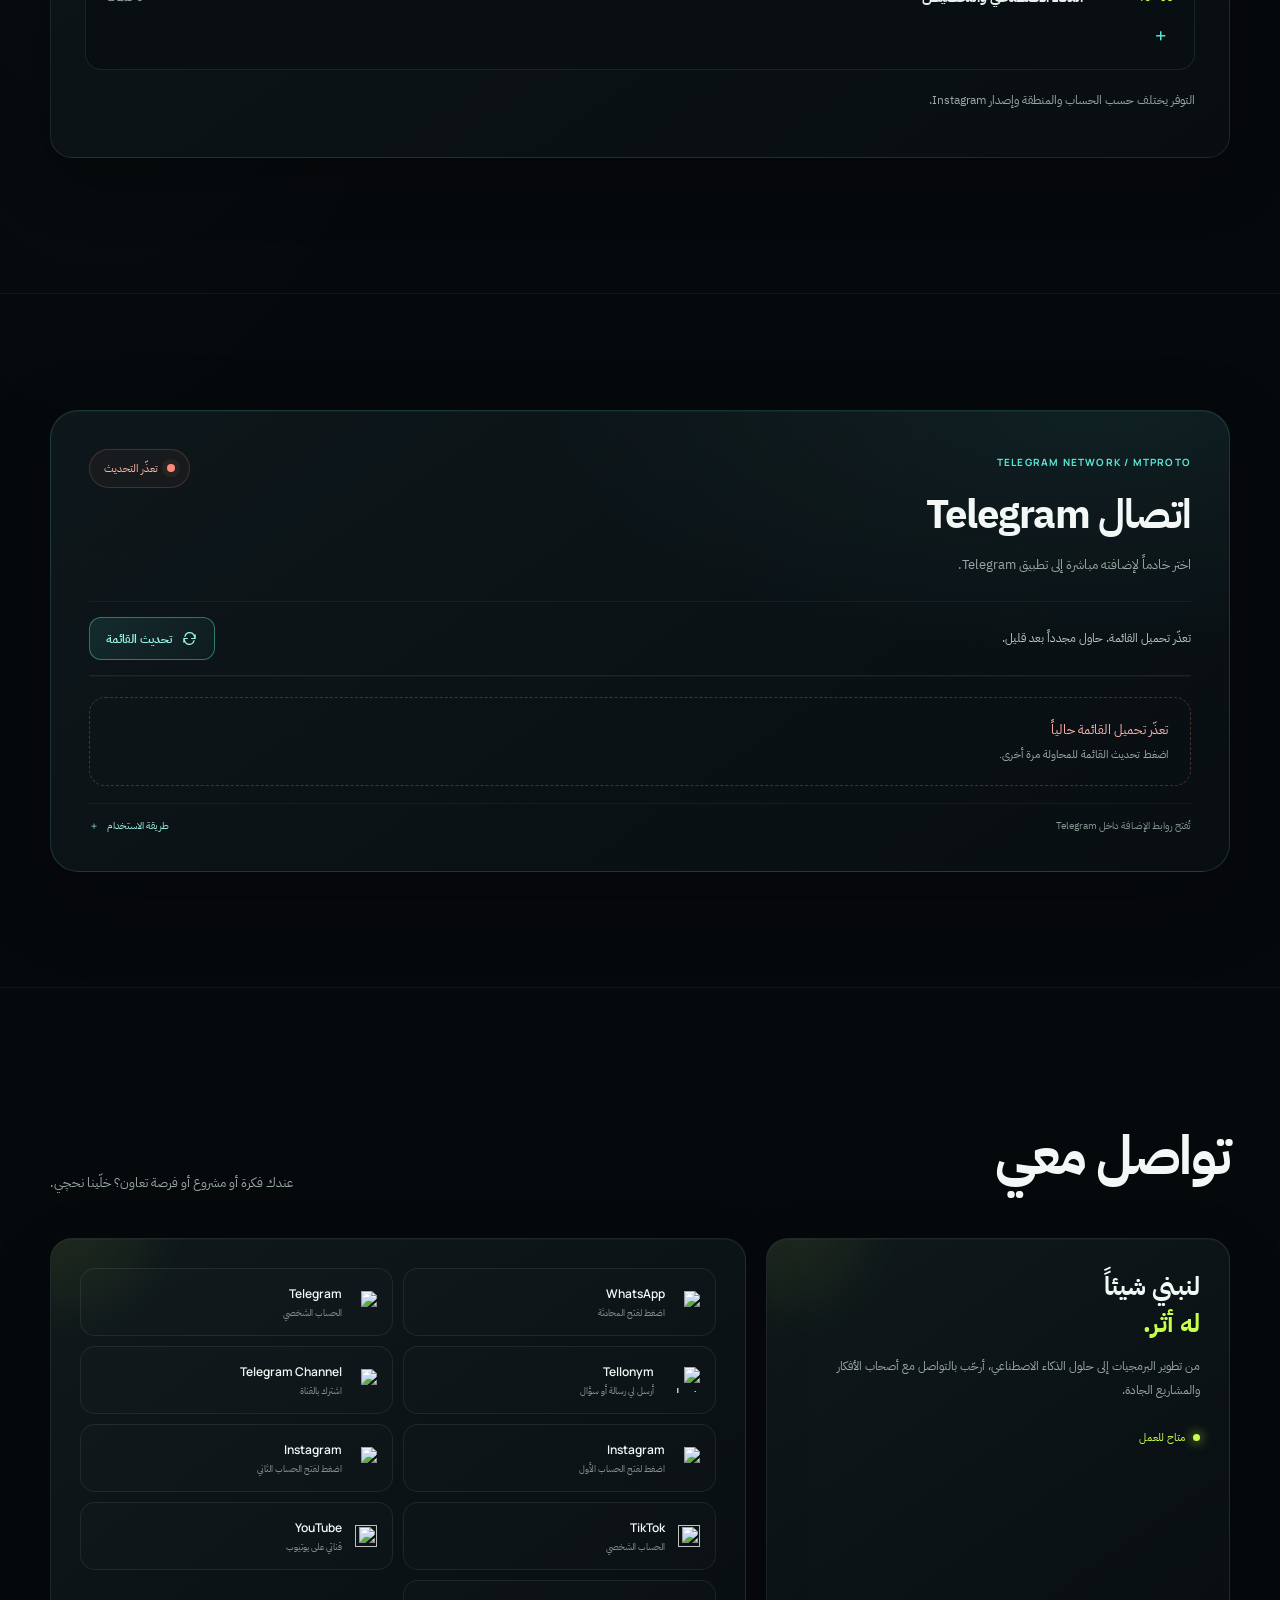
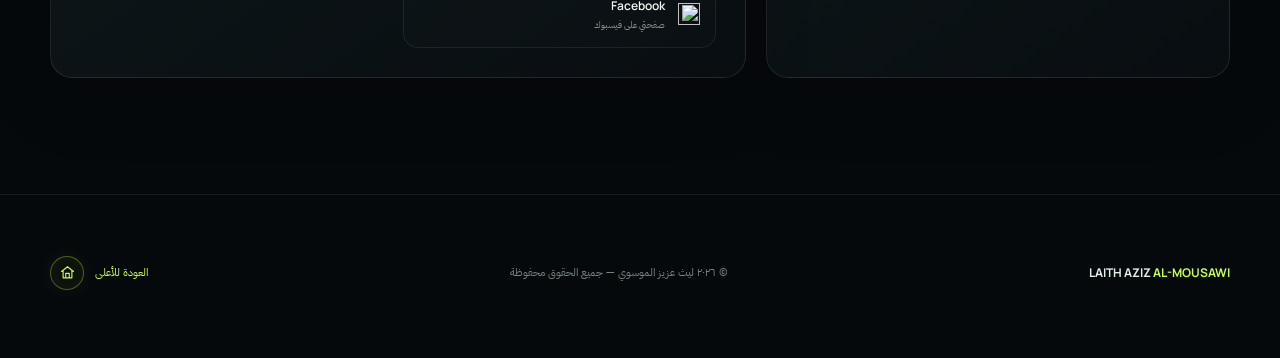
==== commit 55bdd833: "Connect Profile service ordering and hide payment details until order" ====
--- a/index.html
+++ b/index.html
@@ -95,9 +95,8 @@
 <label class="offer-search-label" for="service-search">ابحث داخل الخدمات</label><input id="service-search" class="offer-search" type="search" placeholder="اكتب اسم الخدمة أو رقمها…" autocomplete="off"><div class="offer-list"><details class="offer-group"><summary><span class="group-index">01—02</span><span class="group-title">الخصوصية والتحكم بالحساب</span><span class="group-count">2 خدمات</span></summary><div class="offer-group-items"><div class="offer-item"><span class="offer-no">01</span><span>إخفاء قائمة المتابعين ومن تتابعهم — منع الآخرين من عرض قوائم المتابعين والمتابَعين في حسابك</span></div><div class="offer-item"><span class="offer-no">02</span><span>إخفاء حسابي من قوائم متابعي الآخرين — إخفاء ظهور حسابك داخل قوائم المتابعين والمتابَعين في حسابات الآخرين</span></div></div></details><details class="offer-group"><summary><span class="group-index">03—23</span><span class="group-title">الرسائل والتواصل</span><span class="group-count">21 خدمات</span></summary><div class="offer-group-items"><div class="offer-item"><span class="offer-no">03</span><span>إنشاء قناة بث في إنستغرام (Broadcast Channel)</span></div><div class="offer-item"><span class="offer-no">04</span><span>خريطة الأصدقاء التفاعلية (Friends Map)</span></div><div class="offer-item"><span class="offer-no">05</span><span>إضافة الموقع والأماكن في الملاحظات</span></div><div class="offer-item"><span class="offer-no">06</span><span>ملاحظة «أستمع الآن» الموسيقية المباشرة</span></div><div class="offer-item"><span class="offer-no">07</span><span>إنشاء تصويت واستطلاع رأي في الملاحظات</span></div><div class="offer-item"><span class="offer-no">08</span><span>الثيمات والتأثيرات المتحركة للملاحظات</span></div><div class="offer-item"><span class="offer-no">09</span><span>البحث عن القنوات واستكشافها في الرسائل</span></div><div class="offer-item"><span class="offer-no">10</span><span>تبويب القنوات والاقتراحات في الرسائل</span></div><div class="offer-item"><span class="offer-no">11</span><span>خلاصة الريلز المشتركة مع الأصدقاء (Blend)</span></div><div class="offer-item"><span class="offer-no">12</span><span>إرسال الصور والفيديوهات بجودة عالية (HD)</span></div><div class="offer-item"><span class="offer-no">13</span><span>الرسم الحر المباشر على خلفية المحادثة (Doodle)</span></div><div class="offer-item"><span class="offer-no">14</span><span>سحب وإفلات الملصقات فوق الرسائل</span></div><div class="offer-item"><span class="offer-no">15</span><span>قص الصور كملصقات مخصصة وتفضيلها بالخاص</span></div><div class="offer-item"><span class="offer-no">16</span><span>تخصيص الألقاب داخل المحادثات (Nicknames)</span></div><div class="offer-item"><span class="offer-no">17</span><span>الشريط العائم للرسائل المثبتة أعلى المحادثة</span></div><div class="offer-item"><span class="offer-no">18</span><span>الثيمات الغامرة وتخصيص مظهر المحادثة</span></div><div class="offer-item"><span class="offer-no">19</span><span>إنشاء مجلدات مخصصة لتنظيم الرسائل</span></div><div class="offer-item"><span class="offer-no">20</span><span>تصميم الصندوق المقسم وتبويب «الكل»</span></div><div class="offer-item"><span class="offer-no">21</span><span>تصغير مكالمة الفيديو في نافذة عائمة</span></div><div class="offer-item"><span class="offer-no">22</span><span>تجميع الصور المرسلة في حزمة متراصة (Stacks)</span></div><div class="offer-item"><span class="offer-no">23</span><span>إنشاء روابط دعوة للمجموعات في الرسائل</span></div></div></details><details class="offer-group"><summary><span class="group-index">24—37</span><span class="group-title">الريلز والفيديو</span><span class="group-count">14 خدمات</span></summary><div class="offer-group-items"><div class="offer-item"><span class="offer-no">24</span><span>تشغيل الريلز بنافذة عائمة مصغرة (PiP)</span></div><div class="offer-item"><span class="offer-no">25</span><span>تسريع الفيديو (2x) بالضغط المطول على الحافة</span></div><div class="offer-item"><span class="offer-no">26</span><span>المعالجة الفائقة لرفع وضوح الفيديو (Super Resolution)</span></div><div class="offer-item"><span class="offer-no">27</span><span>قفل الريلز برمز سري للمتابعين (Secret Code)</span></div><div class="offer-item"><span class="offer-no">28</span><span>الريلز التجريبية لغير المتابعين أولاً (Trial Reels)</span></div><div class="offer-item"><span class="offer-no">29</span><span>جدولة نشر مقاطع الريلز في وقت محدد</span></div><div class="offer-item"><span class="offer-no">30</span><span>إعدادات السماح بتنزيل مقاطع الريلز</span></div><div class="offer-item"><span class="offer-no">31</span><span>ترجمة ودبلجة الصوت والنصوص في الريلز</span></div><div class="offer-item"><span class="offer-no">32</span><span>ملصق الأسطوانة الموسيقية الدوارة (Vinyl)</span></div><div class="offer-item"><span class="offer-no">33</span><span>ربط واستعراض مقاطع Spotify في مكتبة الصوتيات</span></div><div class="offer-item"><span class="offer-no">34</span><span>ضبط وتخصيص خوارزمية الريلز (Your Algo)</span></div><div class="offer-item"><span class="offer-no">35</span><span>دعم مقاطع الريلز الطويلة الممتدة</span></div><div class="offer-item"><span class="offer-no">36</span><span>نشر ريلز بأبعاد حرة غير مقيدة</span></div><div class="offer-item"><span class="offer-no">37</span><span>Instants / الصور الفورية (QuickSnap)</span></div></div></details><details class="offer-group"><summary><span class="group-index">38—44</span><span class="group-title">القصص</span><span class="group-count">7 خدمات</span></summary><div class="offer-group-items"><div class="offer-item"><span class="offer-no">38</span><span>التعليقات العلنية على القصص (Story Comments)</span></div><div class="offer-item"><span class="offer-no">39</span><span>توسيع وتعديل خلفية القصة بالذكاء الاصطناعي</span></div><div class="offer-item"><span class="offer-no">40</span><span>إعادة تصميم صور وفيديوهات القصة بالذكاء الاصطناعي (Restyle)</span></div><div class="offer-item"><span class="offer-no">41</span><span>فلاتر وتأثيرات الذكاء الاصطناعي في كاميرا القصة</span></div><div class="offer-item"><span class="offer-no">42</span><span>التحكم بتباعد الأسطر وتنسيق النصوص في القصص</span></div><div class="offer-item"><span class="offer-no">43</span><span>تشكيلة الخطوط الجديدة في محرر القصص</span></div><div class="offer-item"><span class="offer-no">44</span><span>كبسولة الستوريات العائمة بالأعلى</span></div></div></details><details class="offer-group"><summary><span class="group-index">45—68</span><span class="group-title">الملف الشخصي والخلاصة</span><span class="group-count">24 خدمات</span></summary><div class="offer-group-items"><div class="offer-item"><span class="offer-no">45</span><span>إعادة نشر المنشورات والريلز (Repost)</span></div><div class="offer-item"><span class="offer-no">46</span><span>خلاصة الذكريات والمنشورات السابقة في الرئيسية</span></div><div class="offer-item"><span class="offer-no">47</span><span>خيار خلاصة «لك» (For You) في قائمة الرئيسية</span></div><div class="offer-item"><span class="offer-no">48</span><span>السحب لضبط تفضيلات الصفحة الرئيسية</span></div><div class="offer-item"><span class="offer-no">49</span><span>البحث البصري الذكي داخل صور المنشورات</span></div><div class="offer-item"><span class="offer-no">50</span><span>عرض إحصائيات التفاعل السريعة أسفل المنشور</span></div><div class="offer-item"><span class="offer-no">51</span><span>إضافة أغنية أو مقطع موسيقي في الملف الشخصي</span></div><div class="offer-item"><span class="offer-no">52</span><span>التصميم الحديث لعرض الهايلايت في الملف الشخصي</span></div><div class="offer-item"><span class="offer-no">53</span><span>الوضع الهادئ وجدولة كتم الإشعارات (Quiet Mode)</span></div><div class="offer-item"><span class="offer-no">54</span><span>إشعارات وربط Threads في مبدّل الحسابات</span></div><div class="offer-item"><span class="offer-no">55</span><span>التصميم الممتلئ الحديث لأزرار الملف الشخصي</span></div><div class="offer-item"><span class="offer-no">56</span><span>تبويب الموسيقى المخصص في شبكة الحساب</span></div><div class="offer-item"><span class="offer-no">57</span><span>لوحة الإحصائيات والرؤى الاحترافية للحساب</span></div><div class="offer-item"><span class="offer-no">58</span><span>ميزة الاشتراكات الحصرية للمتابعين (Subscriptions)</span></div><div class="offer-item"><span class="offer-no">59</span><span>الرد بالصور داخل التعليقات (Photo Comments)</span></div><div class="offer-item"><span class="offer-no">60</span><span>زر الملصقات والصور المتحركة GIF في التعليقات</span></div><div class="offer-item"><span class="offer-no">61</span><span>تثبيت التعليقات المميزة أعلى المنشور</span></div><div class="offer-item"><span class="offer-no">62</span><span>مشاركة أي تعليق مباشرة إلى القصص</span></div><div class="offer-item"><span class="offer-no">63</span><span>الترجمة التلقائية الفورية للتعليقات</span></div><div class="offer-item"><span class="offer-no">64</span><span>الرد المرئي على التعليق بمقطع ريلز</span></div><div class="offer-item"><span class="offer-no">65</span><span>واجهة الزجاج السائل الشفافة (Liquid Glass)</span></div><div class="offer-item"><span class="offer-no">66</span><span>تخصيص ترتيب شريط التبويبات السفلي ولون التطبيق</span></div><div class="offer-item"><span class="offer-no">67</span><span>القوائم المنبثقة وحلقات الحسابات (Prism) الحديثة</span></div><div class="offer-item"><span class="offer-no">68</span><span>النوافذ السفلية الانسيابية بنظام iOS الأصلي</span></div></div></details><details class="offer-group"><summary><span class="group-index">69—73</span><span class="group-title">الذكاء الاصطناعي والتخصيص</span><span class="group-count">5 خدمات</span></summary><div class="offer-group-items"><div class="offer-item"><span class="offer-no">69</span><span>مساعد الصياغة والكتابة بالذكاء الاصطناعي في الخاص</span></div><div class="offer-item"><span class="offer-no">70</span><span>توليد الصور بالذكاء الاصطناعي</span></div><div class="offer-item"><span class="offer-no">71</span><span>المحادثة الصوتية التفاعلية مع Meta AI</span></div><div class="offer-item"><span class="offer-no">72</span><span>القوائم المنبثقة وحلقات الحسابات (Prism) الحديثة — إضافية</span></div><div class="offer-item"><span class="offer-no">73</span><span>تخصيص مواضيع واهتمامات صفحة الاستكشاف (Explore)</span></div></div></details></div><p class="service-note">التوفر يختلف حسب الحساب والمنطقة وإصدار Instagram.</p></div>
 <div class="surface order-panel reveal" id="service-order" hidden>
 <div><span class="service-tag">SERVICE REQUEST</span><h3>إكمال الطلب</h3><p>أدخل اسم المستخدم وحدد الخدمة المطلوبة، ثم تابع إلى Telegram.</p>
-<div class="payment-number"><span>وسيلة الدفع · Mastercard</span><strong dir="ltr">7168 8438 73</strong><button class="copy-payment" type="button" data-copy-payment>نسخ الرقم</button></div>
 <p class="service-note">أرسل اسم المستخدم فقط، ولا تشارك كلمة المرور أو رموز الدخول.</p></div>
-<form class="service-form" id="serviceForm"><label for="igUser">اسم مستخدم Instagram</label><input id="igUser" name="igUser" placeholder="@username" autocomplete="off" required maxlength="30"><label for="orderNote">الخدمة المطلوبة / ملاحظات</label><textarea id="orderNote" name="orderNote" rows="3" placeholder="اكتب اسم الخدمة أو أي تفاصيل مختصرة"></textarea><button class="btn btn-primary" type="submit">متابعة عبر Telegram <span class="accent-dot"></span></button><small>أرفق إثبات الدفع بنفسك داخل المحادثة.</small></form></div>
+<form class="service-form" id="serviceForm"><input type="hidden" id="serviceCode" name="serviceCode"><label for="igUser">اسم مستخدم Instagram</label><input id="igUser" name="igUser" placeholder="@username" autocomplete="off" required maxlength="30"><label for="orderNote">الخدمة المطلوبة / ملاحظات</label><textarea id="orderNote" name="orderNote" rows="3" placeholder="اختر الخدمة من القائمة واكتب أي تفاصيل مختصرة"></textarea><button class="btn btn-primary" id="submitServiceOrder" type="submit">تأكيد الطلب <span class="accent-dot"></span></button><small>بعد تأكيد الطلب سيظهر رقم الطلب وطريقة الدفع.</small><p id="orderFeedback" class="service-note" role="status" aria-live="polite"></p><div id="paymentAfterOrder" hidden><div class="payment-number"><span>وسيلة الدفع · Mastercard</span><strong dir="ltr">7168 8438 73</strong><button class="copy-payment" type="button" data-copy-payment>نسخ الرقم</button></div><p id="orderConfirmation" class="service-note"></p><a id="orderTelegram" class="btn btn-ghost" target="_blank" rel="noopener noreferrer">إرسال إثبات الدفع عبر Telegram</a></div></form></div>
 </div></section><section class="content-section proxy-section" id="telegram-proxy-manager">
 <div class="wrap"><div class="proxy-shell reveal">
 <div class="proxy-heading-row"><div class="proxy-heading-copy"><span class="service-tag">TELEGRAM NETWORK / MTPROTO</span><h2>اتصال Telegram</h2><p>اختر خادماً لإضافته مباشرة إلى تطبيق Telegram.</p></div>
@@ -125,5 +124,4 @@
 </main>
 <footer class="footer"><div class="wrap footer-inner"><strong>LAITH AZIZ <span>AL-MOUSAWI</span></strong><span>© ٢٠٢٦ ليث عزيز الموسوي — جميع الحقوق محفوظة</span><a class="back-top" href="#home"><span>العودة للأعلى</span><span class="home-mark" aria-hidden="true"><svg viewBox="0 0 24 24" fill="none"><path d="M3.5 10.5 12 3.8l8.5 6.7M5.8 9.2v10.3h12.4V9.2M9.5 19.5v-6.2h5v6.2" stroke="currentColor" stroke-width="1.6" stroke-linecap="round" stroke-linejoin="round"/></svg></span></a></div></footer>
 <script src="/assets/profile.js" defer></script>
-<script src="/assets/profile.js" defer></script>
 </body></html>
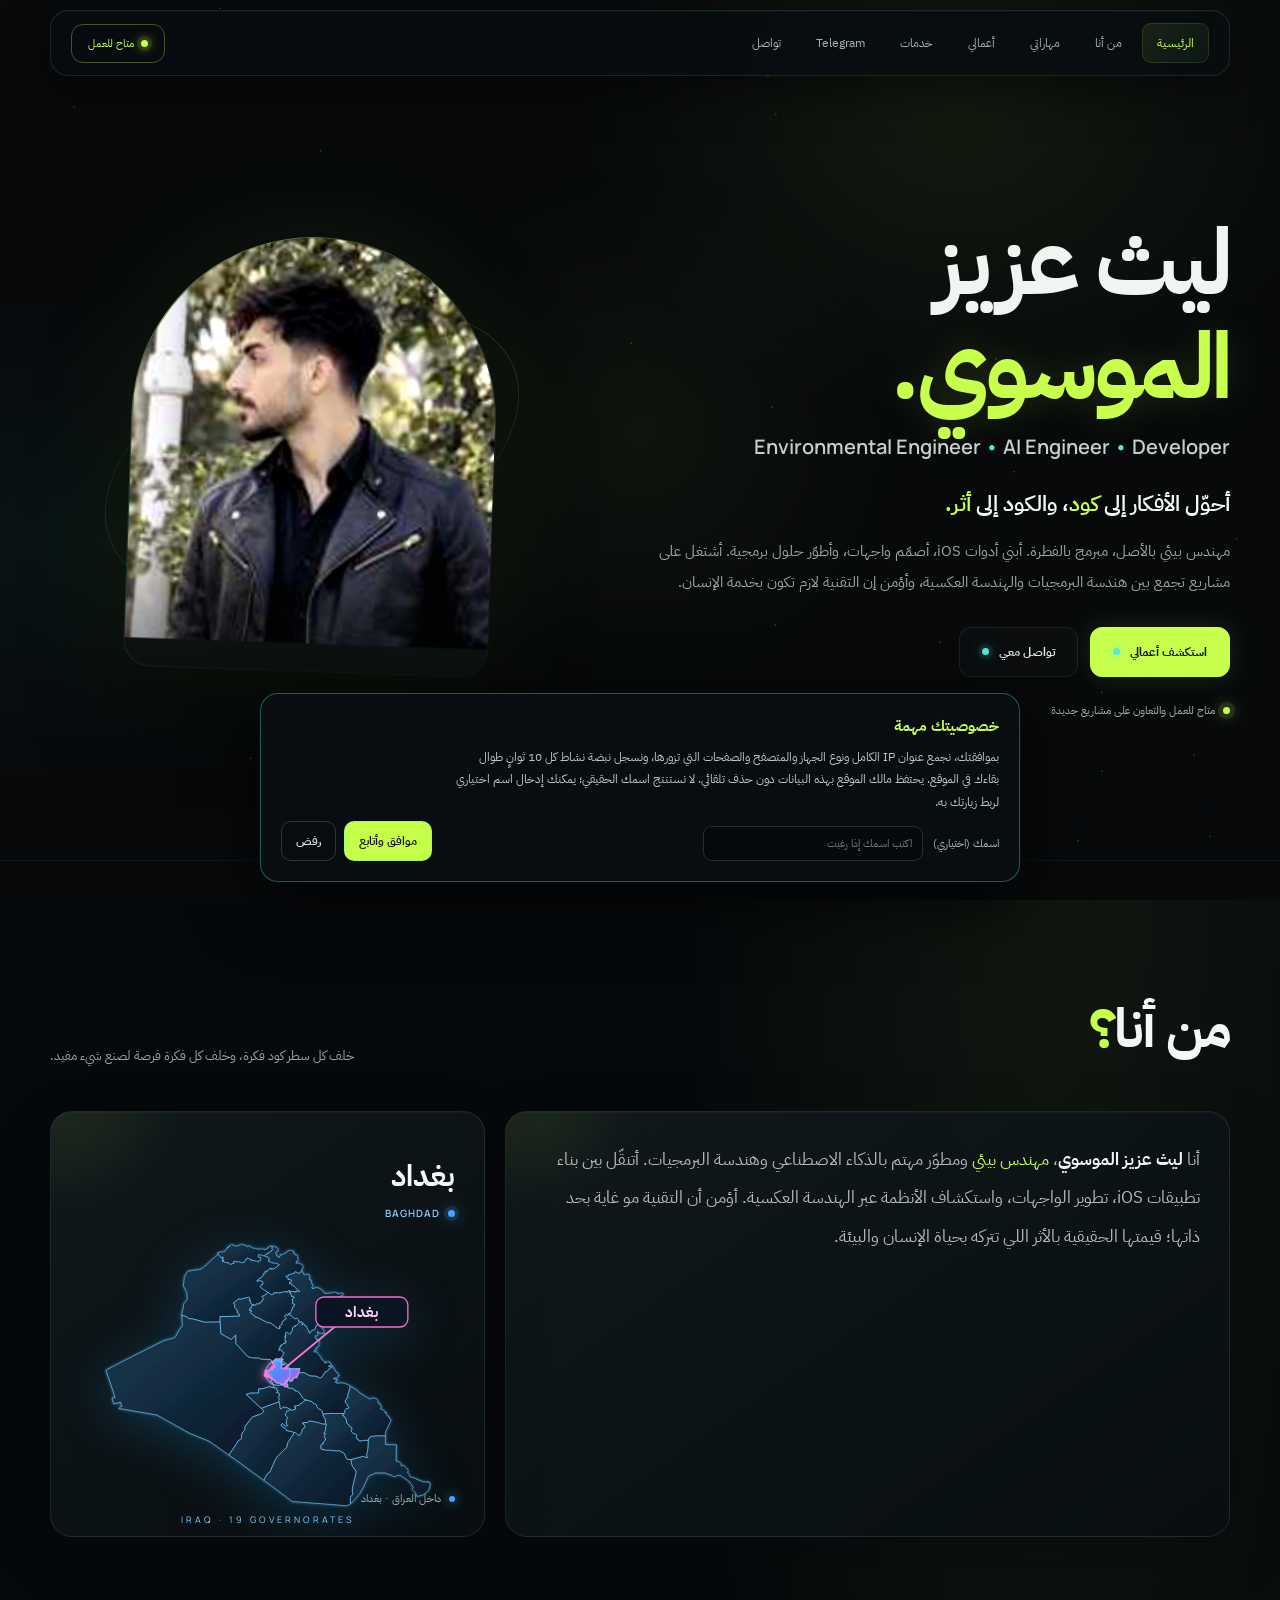
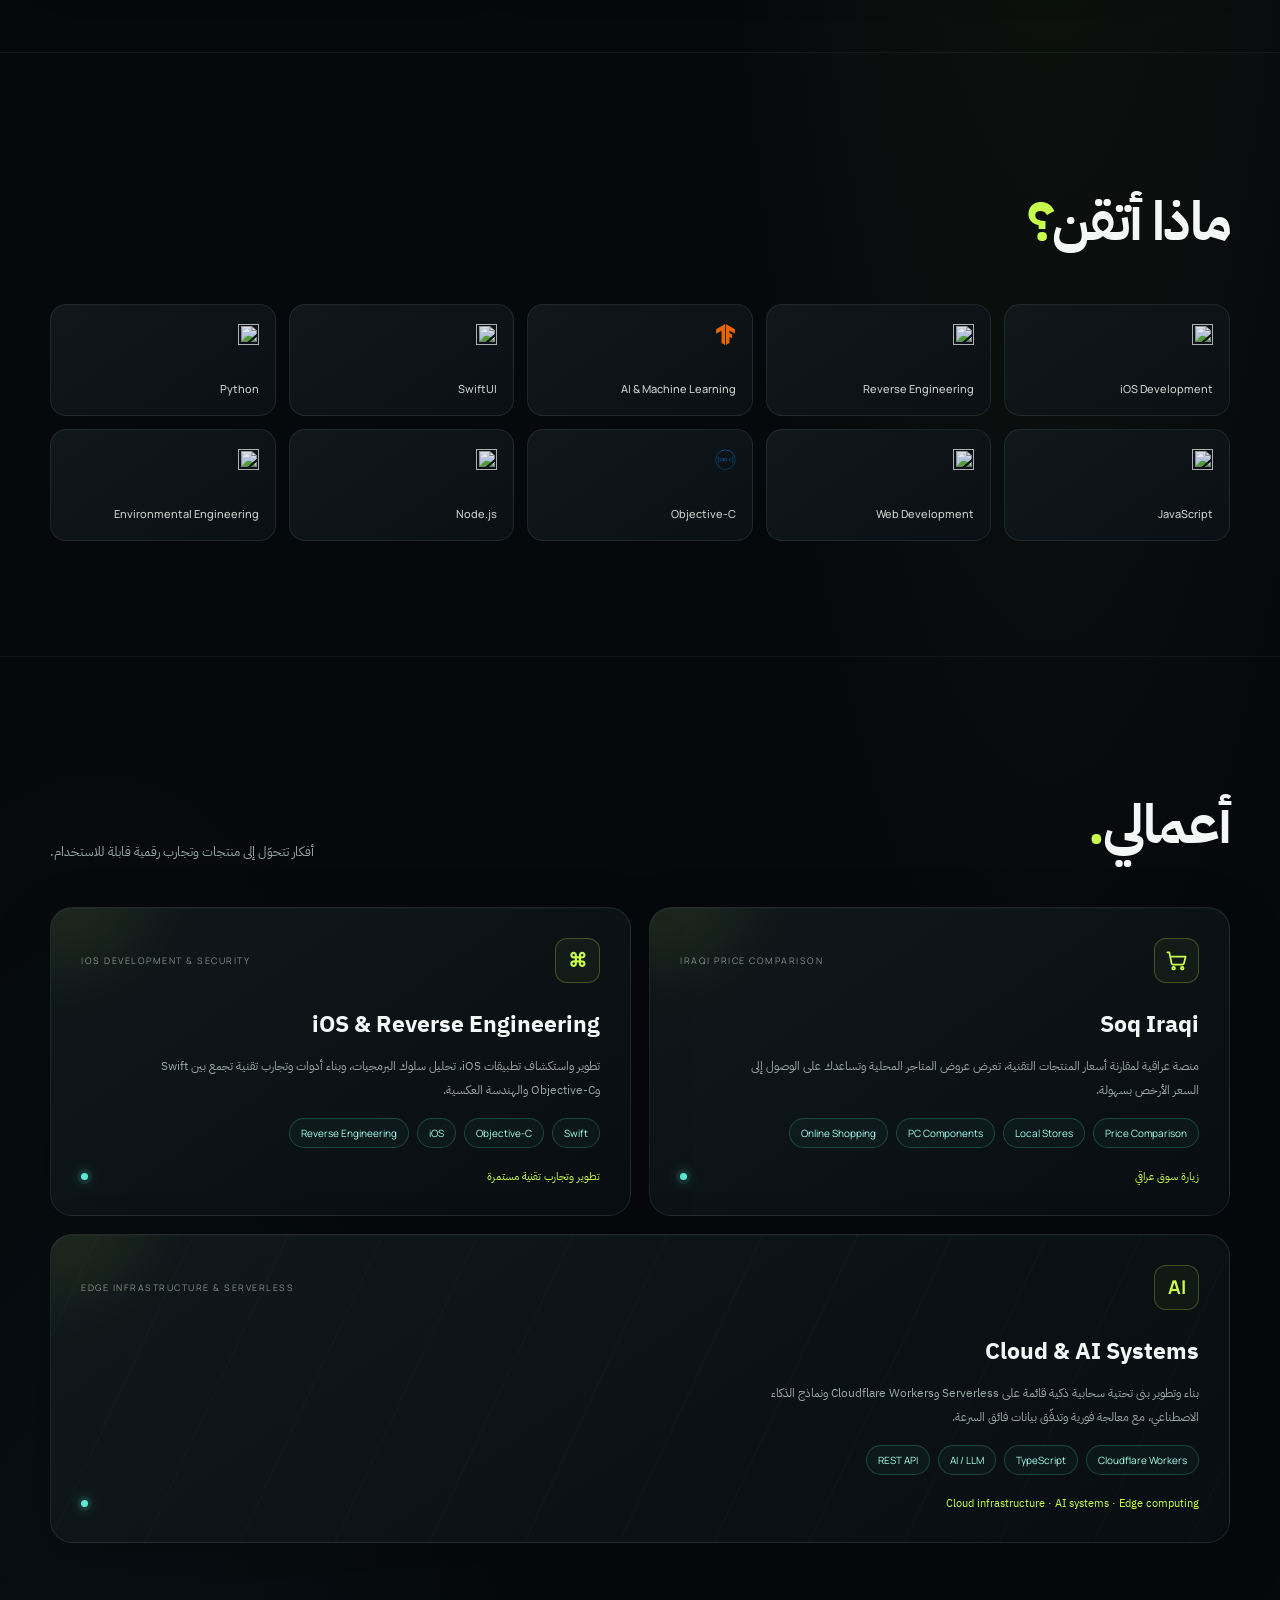
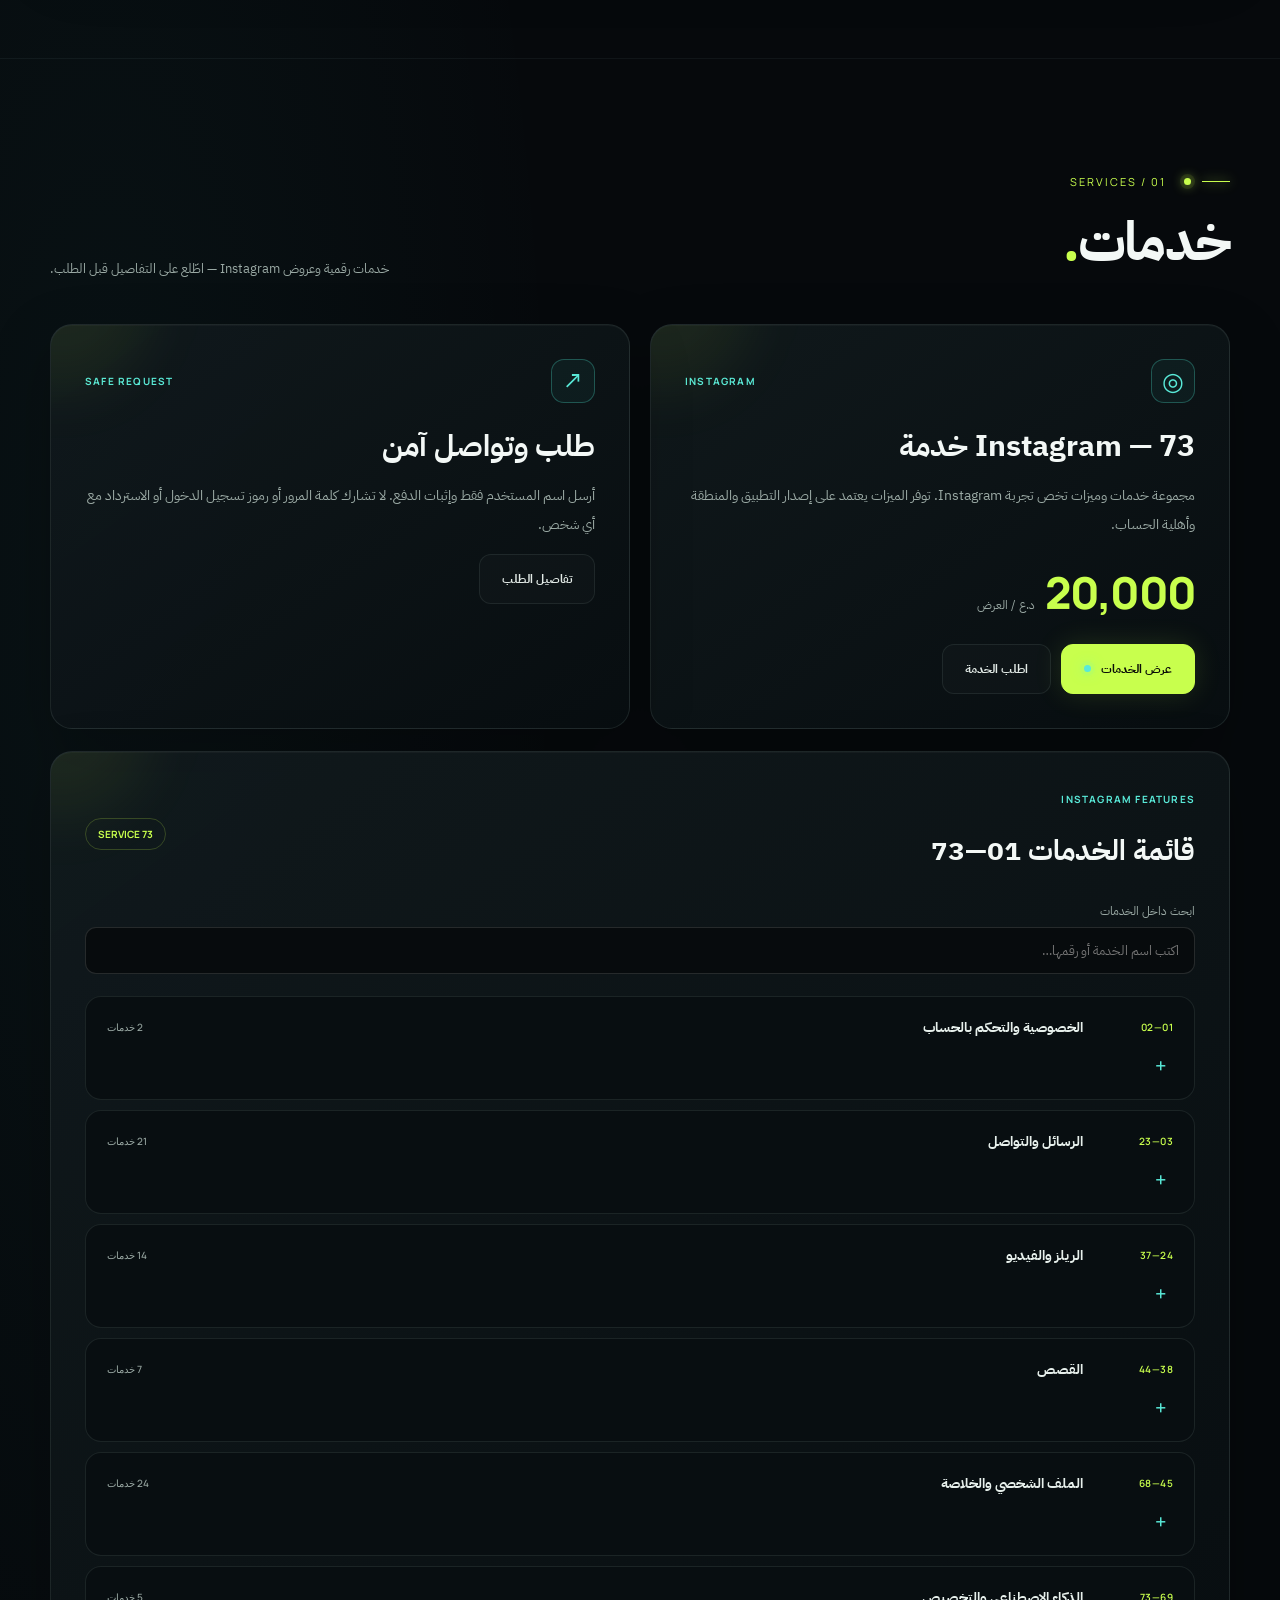
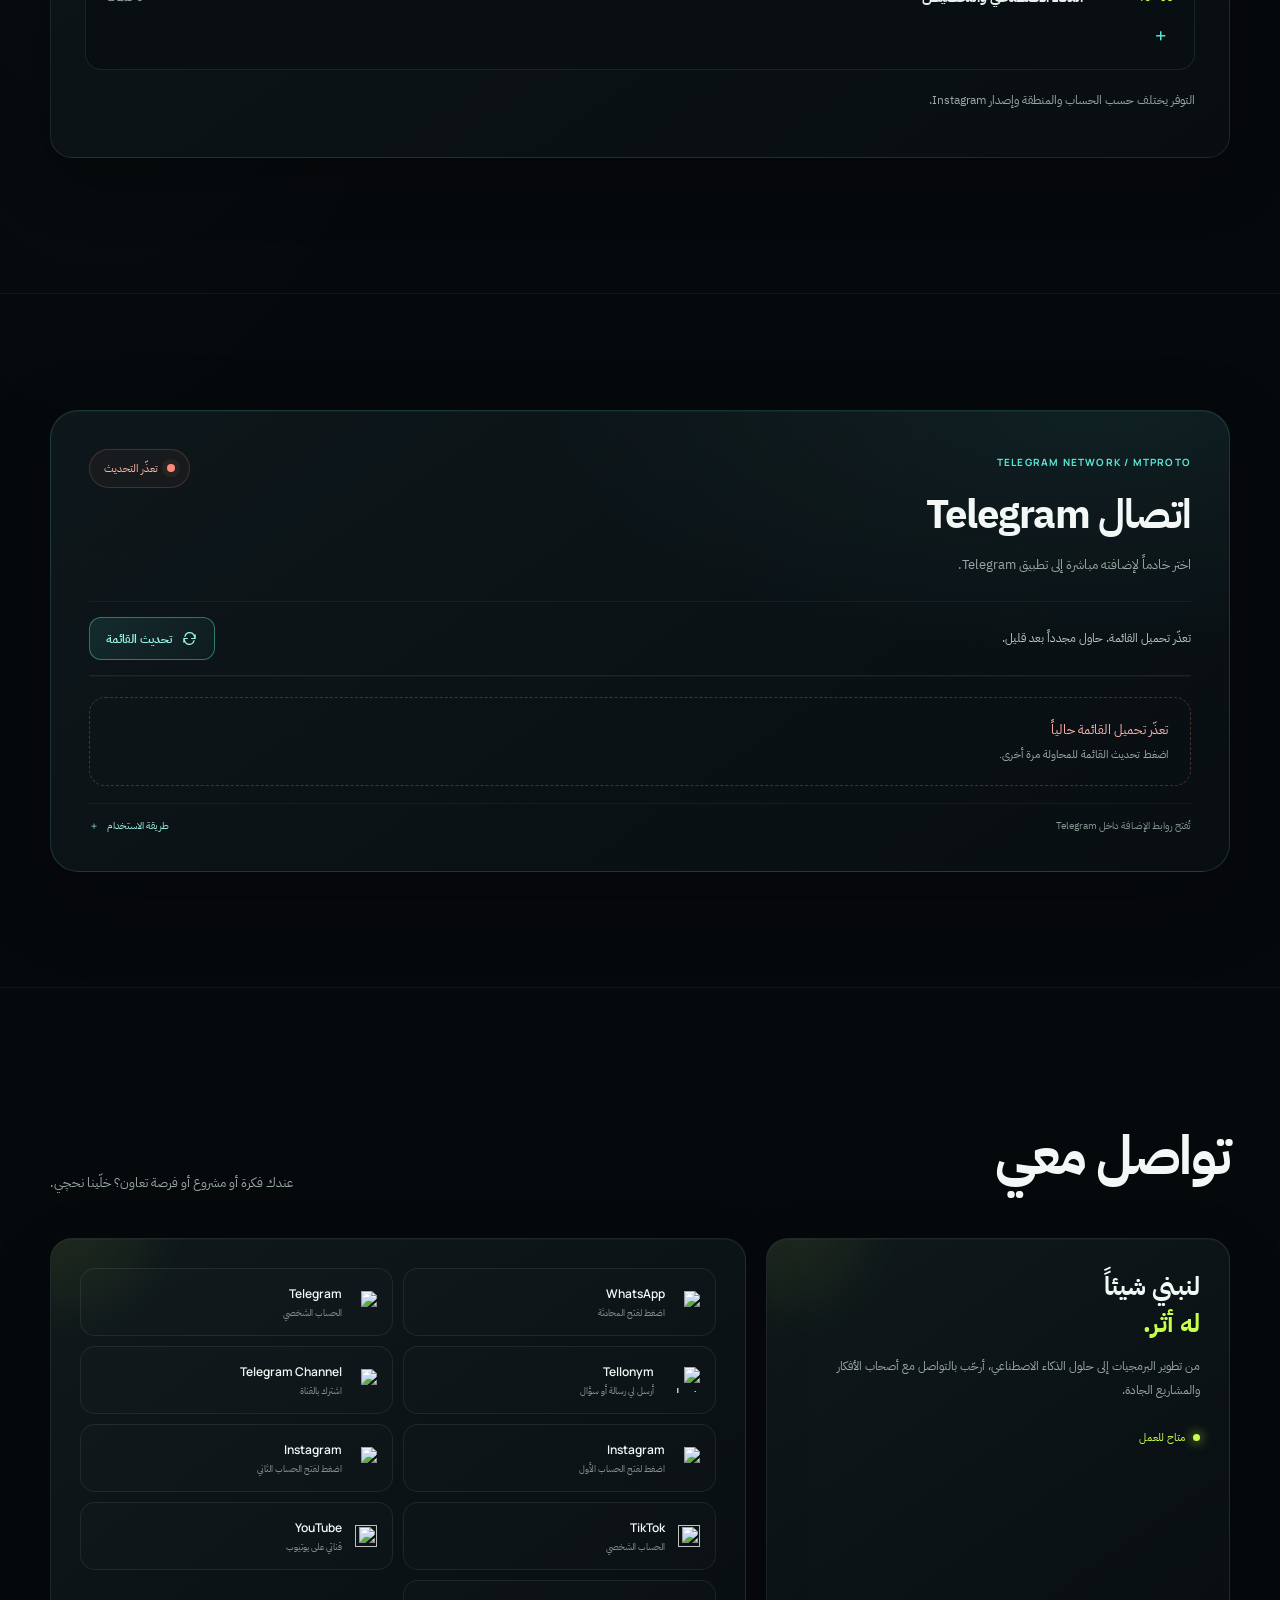
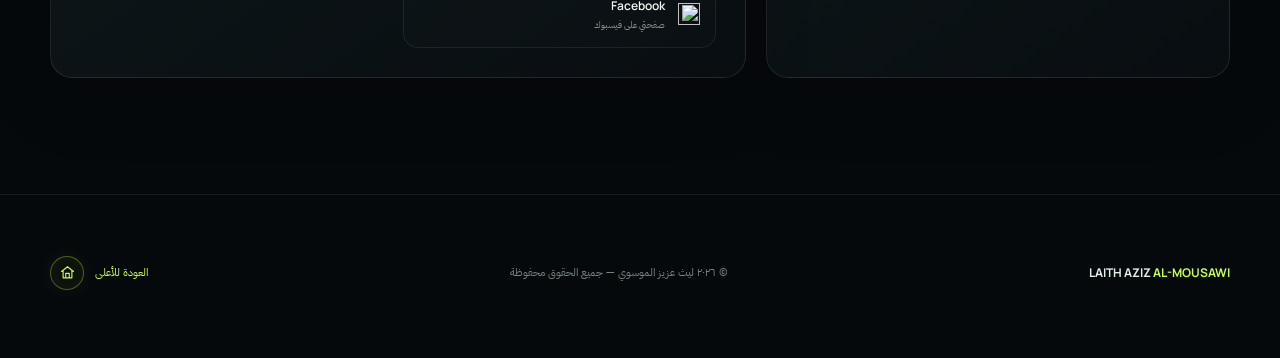
==== commit 7f1b74aa: "fix: refresh privacy tracking and consent assets" ====
--- a/index.html
+++ b/index.html
@@ -6,7 +6,7 @@
 <meta property="og:type" content="profile"><meta property="og:locale" content="ar_IQ"><meta property="og:url" content="https://laythaziz.vercel.app/"><meta property="og:title" content="ليث عزيز الموسوي | Engineer & Developer"><meta property="og:description" content="أحوّل الأفكار إلى كود، والكود إلى أثر."><meta property="og:image" content="https://laythaziz.vercel.app/assets/layth.jpg"><meta name="twitter:card" content="summary_large_image"><meta name="twitter:title" content="ليث عزيز الموسوي | Engineer & Developer"><meta name="twitter:description" content="مهندس ومطور أبني حلولاً رقمية وأدوات ذكية."><link rel="canonical" href="https://laythaziz.vercel.app/"><link rel="icon" type="image/svg+xml" href="/assets/favicon.svg">
 <title>ليث عزيز الموسوي — Engineer & Developer</title>
 <link rel="preconnect" href="https://fonts.googleapis.com"><link rel="preconnect" href="https://fonts.gstatic.com" crossorigin>
-<link href="https://fonts.googleapis.com/css2?family=IBM+Plex+Sans+Arabic:wght@400;500;600;700&family=Manrope:wght@400;500;600;700;800&display=swap" rel="stylesheet"><link rel="preload" as="image" href="/assets/layth.jpg" fetchpriority="high"><link rel="stylesheet" href="/assets/profile.css"><script type="application/ld+json">{"@context":"https://schema.org","@type":"Person","name":"ليث عزيز الموسوي","alternateName":"Layth Aziz Al-Mousawi","url":"https://laythaziz.vercel.app/","image":"https://laythaziz.vercel.app/assets/layth.jpg","jobTitle":["Environmental Engineer","AI Engineer","Software Developer"],"sameAs":["https://www.instagram.com/2i21u","https://www.tiktok.com/@i713l","https://youtube.com/@lynz317","https://www.facebook.com/share/19qB1j43an/?mibextid=wwXIfr","https://t.me/l713i","https://tellonym.me/713i"]}</script>
+<link href="https://fonts.googleapis.com/css2?family=IBM+Plex+Sans+Arabic:wght@400;500;600;700&family=Manrope:wght@400;500;600;700;800&display=swap" rel="stylesheet"><link rel="preload" as="image" href="/assets/layth.jpg" fetchpriority="high"><link rel="stylesheet" href="/assets/profile.css?v=privacy-20261118"><script type="application/ld+json">{"@context":"https://schema.org","@type":"Person","name":"ليث عزيز الموسوي","alternateName":"Layth Aziz Al-Mousawi","url":"https://laythaziz.vercel.app/","image":"https://laythaziz.vercel.app/assets/layth.jpg","jobTitle":["Environmental Engineer","AI Engineer","Software Developer"],"sameAs":["https://www.instagram.com/2i21u","https://www.tiktok.com/@i713l","https://youtube.com/@lynz317","https://www.facebook.com/share/19qB1j43an/?mibextid=wwXIfr","https://t.me/l713i","https://tellonym.me/713i"]}</script>
 
 </head>
 <body><a class="skip-link" href="#main-content">تجاوز إلى المحتوى</a>
@@ -123,5 +123,5 @@
 </div></div></div></div></section>
 </main>
 <footer class="footer"><div class="wrap footer-inner"><strong>LAITH AZIZ <span>AL-MOUSAWI</span></strong><span>© ٢٠٢٦ ليث عزيز الموسوي — جميع الحقوق محفوظة</span><a class="back-top" href="#home"><span>العودة للأعلى</span><span class="home-mark" aria-hidden="true"><svg viewBox="0 0 24 24" fill="none"><path d="M3.5 10.5 12 3.8l8.5 6.7M5.8 9.2v10.3h12.4V9.2M9.5 19.5v-6.2h5v6.2" stroke="currentColor" stroke-width="1.6" stroke-linecap="round" stroke-linejoin="round"/></svg></span></a></div></footer>
-<script src="/assets/profile.js" defer></script>
+<script src="/assets/profile.js?v=visitor-20261118" defer></script>
 </body></html>
--- a/assets/profile.css
+++ b/assets/profile.css
@@ -148,3 +148,12 @@
 .proxy-entry a:focus-visible,.proxy-refresh-btn:focus-visible{outline-offset:3px}
 @media(max-width:650px){.skip-link{right:8px}.social-grid{grid-template-columns:1fr}.navlinks{scroll-snap-type:x proximity}.navlinks a{scroll-snap-align:start;white-space:nowrap}}
 @media(prefers-reduced-motion:reduce){*,*::before,*::after{scroll-behavior:auto!important;animation-duration:.01ms!important;animation-iteration-count:1!important;transition-duration:.01ms!important}.reveal{opacity:1!important;transform:none!important}}
+
+/* Consent notice for visitor analytics */
+.privacy-consent{position:fixed;z-index:9999;inset:auto 18px 18px;max-width:760px;margin-inline:auto;padding:20px;display:flex;align-items:flex-end;gap:20px;border:1px solid #51f5dc55;border-radius:18px;background:#080e12f5;box-shadow:0 20px 70px #000b;backdrop-filter:blur(18px);color:#edf5f1}
+.privacy-consent[hidden],.privacy-settings[hidden]{display:none!important}
+.privacy-copy{min-width:0;flex:1}.privacy-copy strong{color:var(--lime);font-size:15px}.privacy-copy p{margin:8px 0 12px;color:#bdc9c3;font-size:12px;line-height:1.9}
+.privacy-copy label{display:flex;align-items:center;gap:10px;color:#aebdb5;font-size:11px}.privacy-name{width:min(220px,55%);padding:8px 10px;border:1px solid #ffffff25;border-radius:9px;background:#05090b;color:#fff;font:inherit}
+.privacy-actions{display:flex;gap:8px;flex-shrink:0}.privacy-actions button,.privacy-settings{border:1px solid #51f5dc66;border-radius:10px;padding:10px 14px;background:#c5ff48;color:#111;font-family:inherit;font-size:12px;font-weight:600;cursor:pointer}.privacy-actions button[data-consent-no]{background:transparent;color:#dce7e1;border-color:#ffffff2a}
+.privacy-settings{position:fixed;z-index:9998;bottom:16px;left:16px;background:#0b1417;color:#dce7e1;border-color:#51f5dc55;box-shadow:0 8px 30px #0008}
+@media(max-width:650px){.privacy-consent{inset:auto 10px 10px;display:grid;gap:12px;padding:15px}.privacy-actions{display:grid;grid-template-columns:1fr 1fr}.privacy-copy label{flex-wrap:wrap}.privacy-name{width:100%}.privacy-settings{bottom:10px;left:10px}}
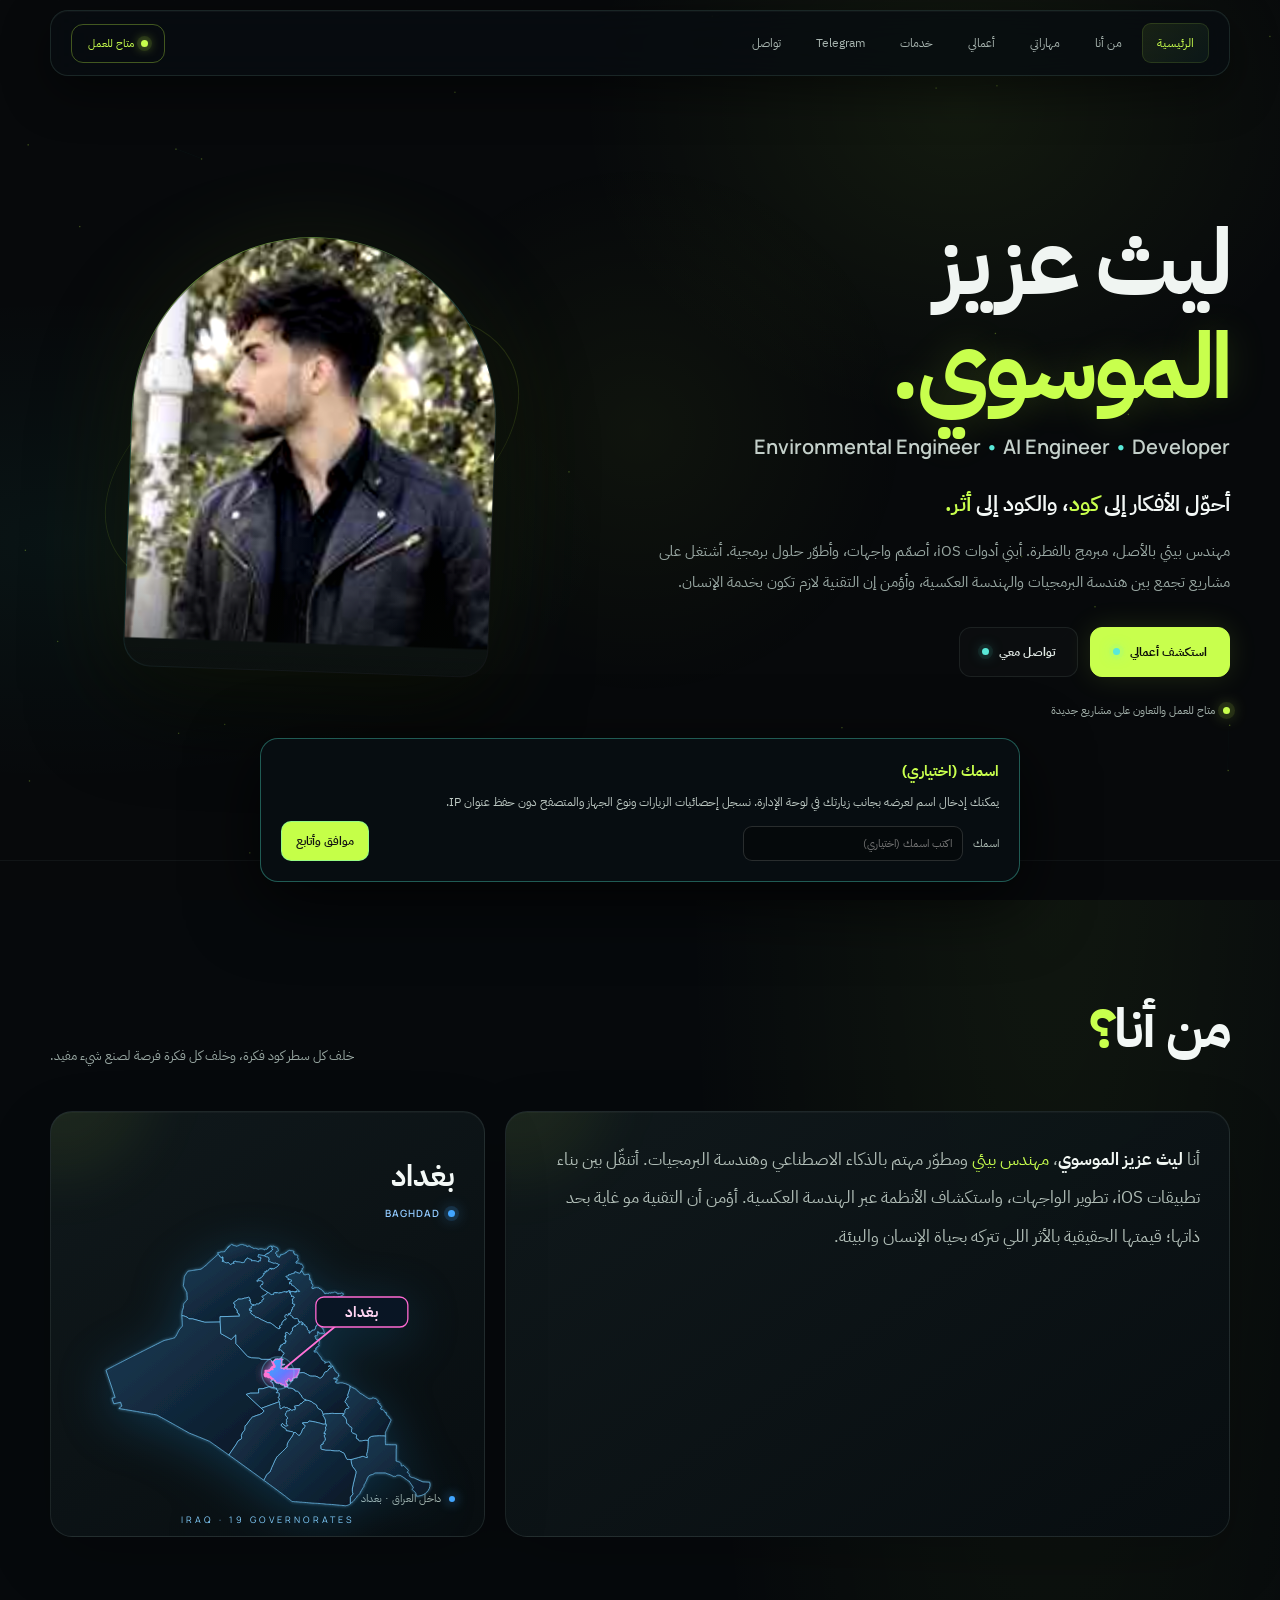
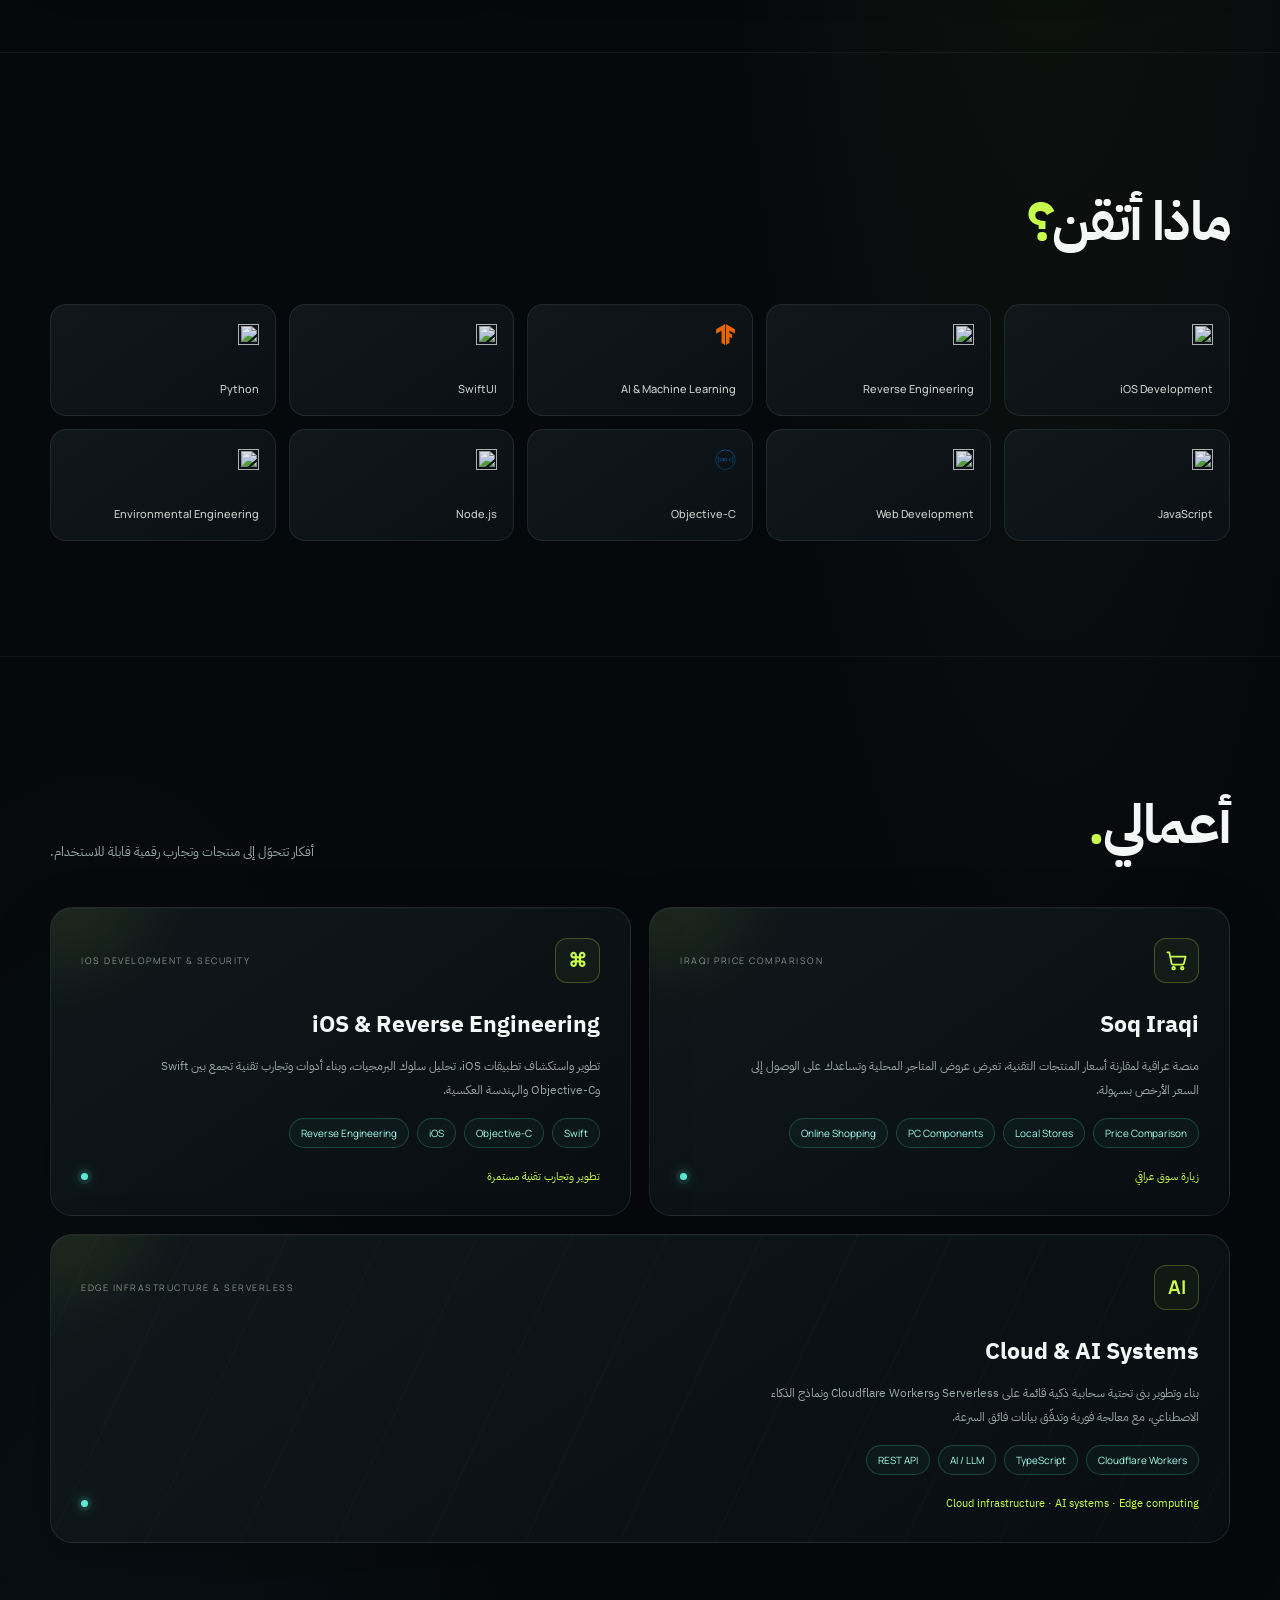
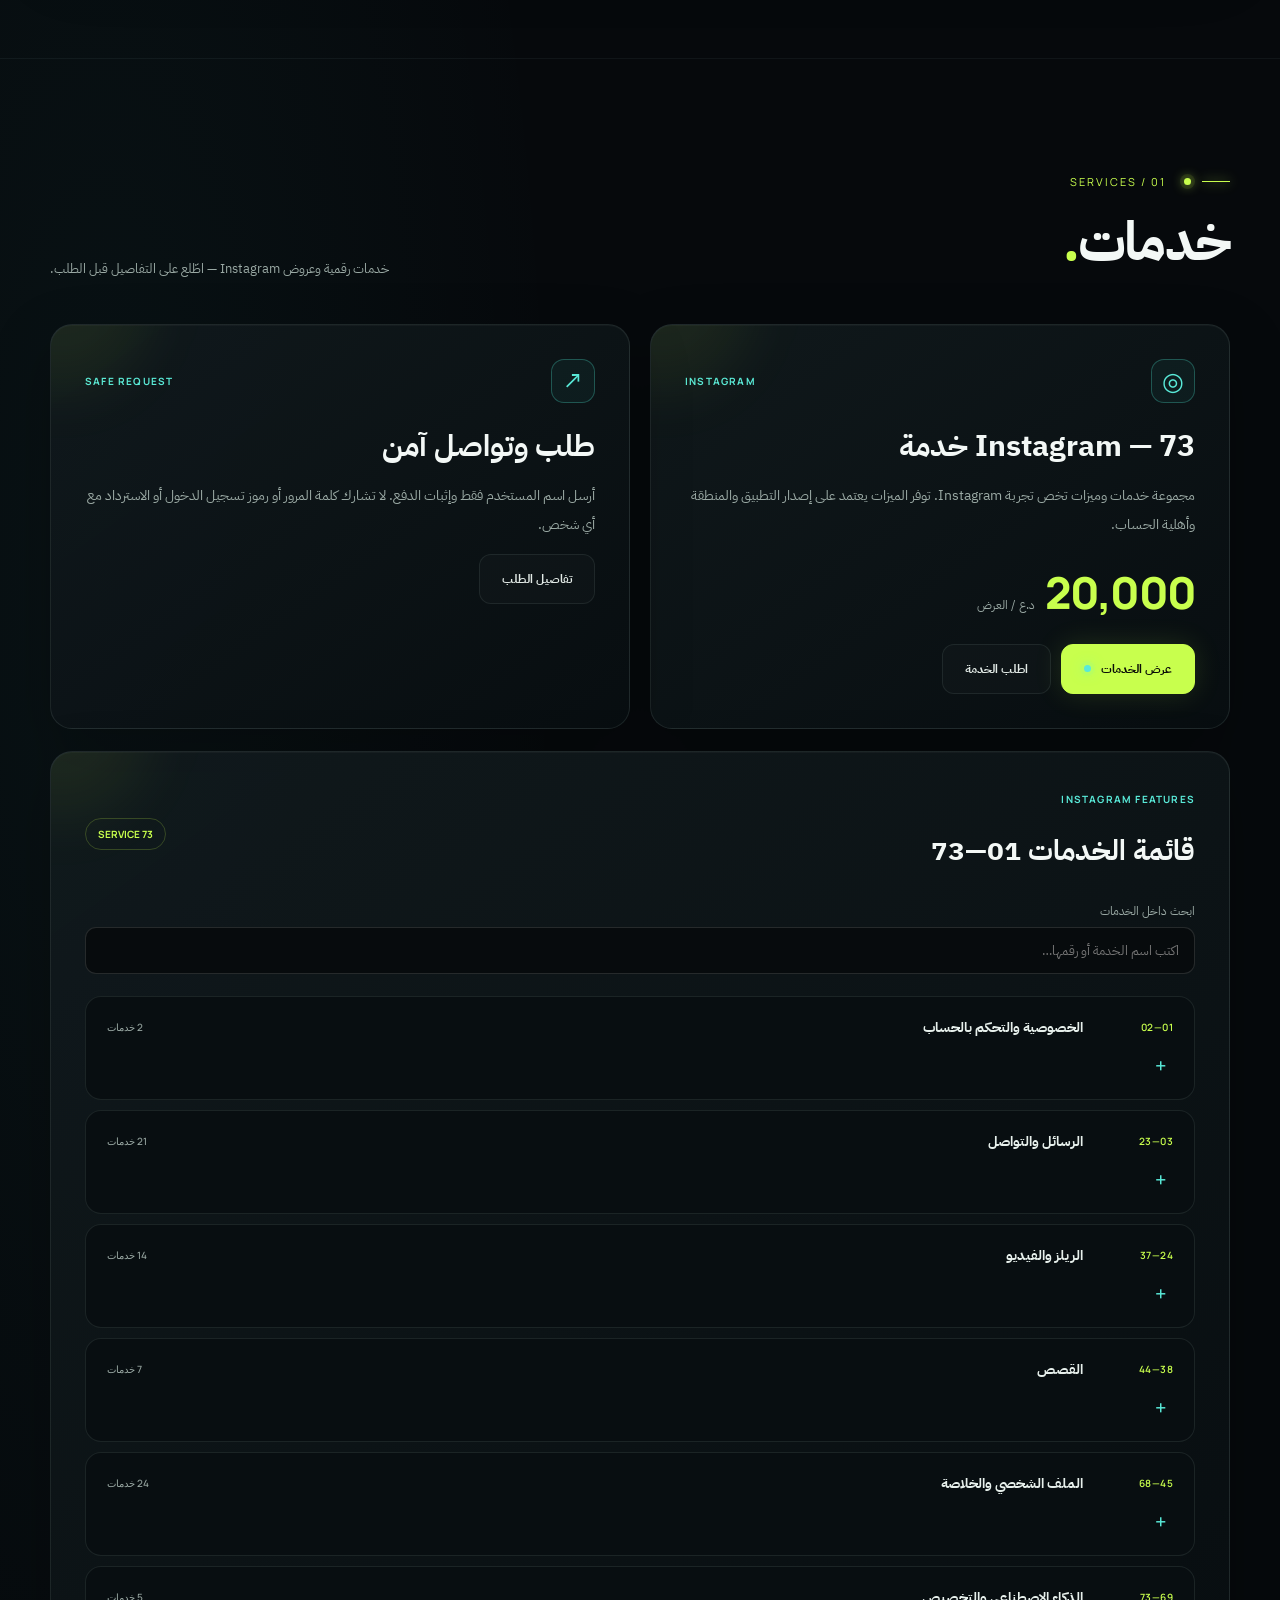
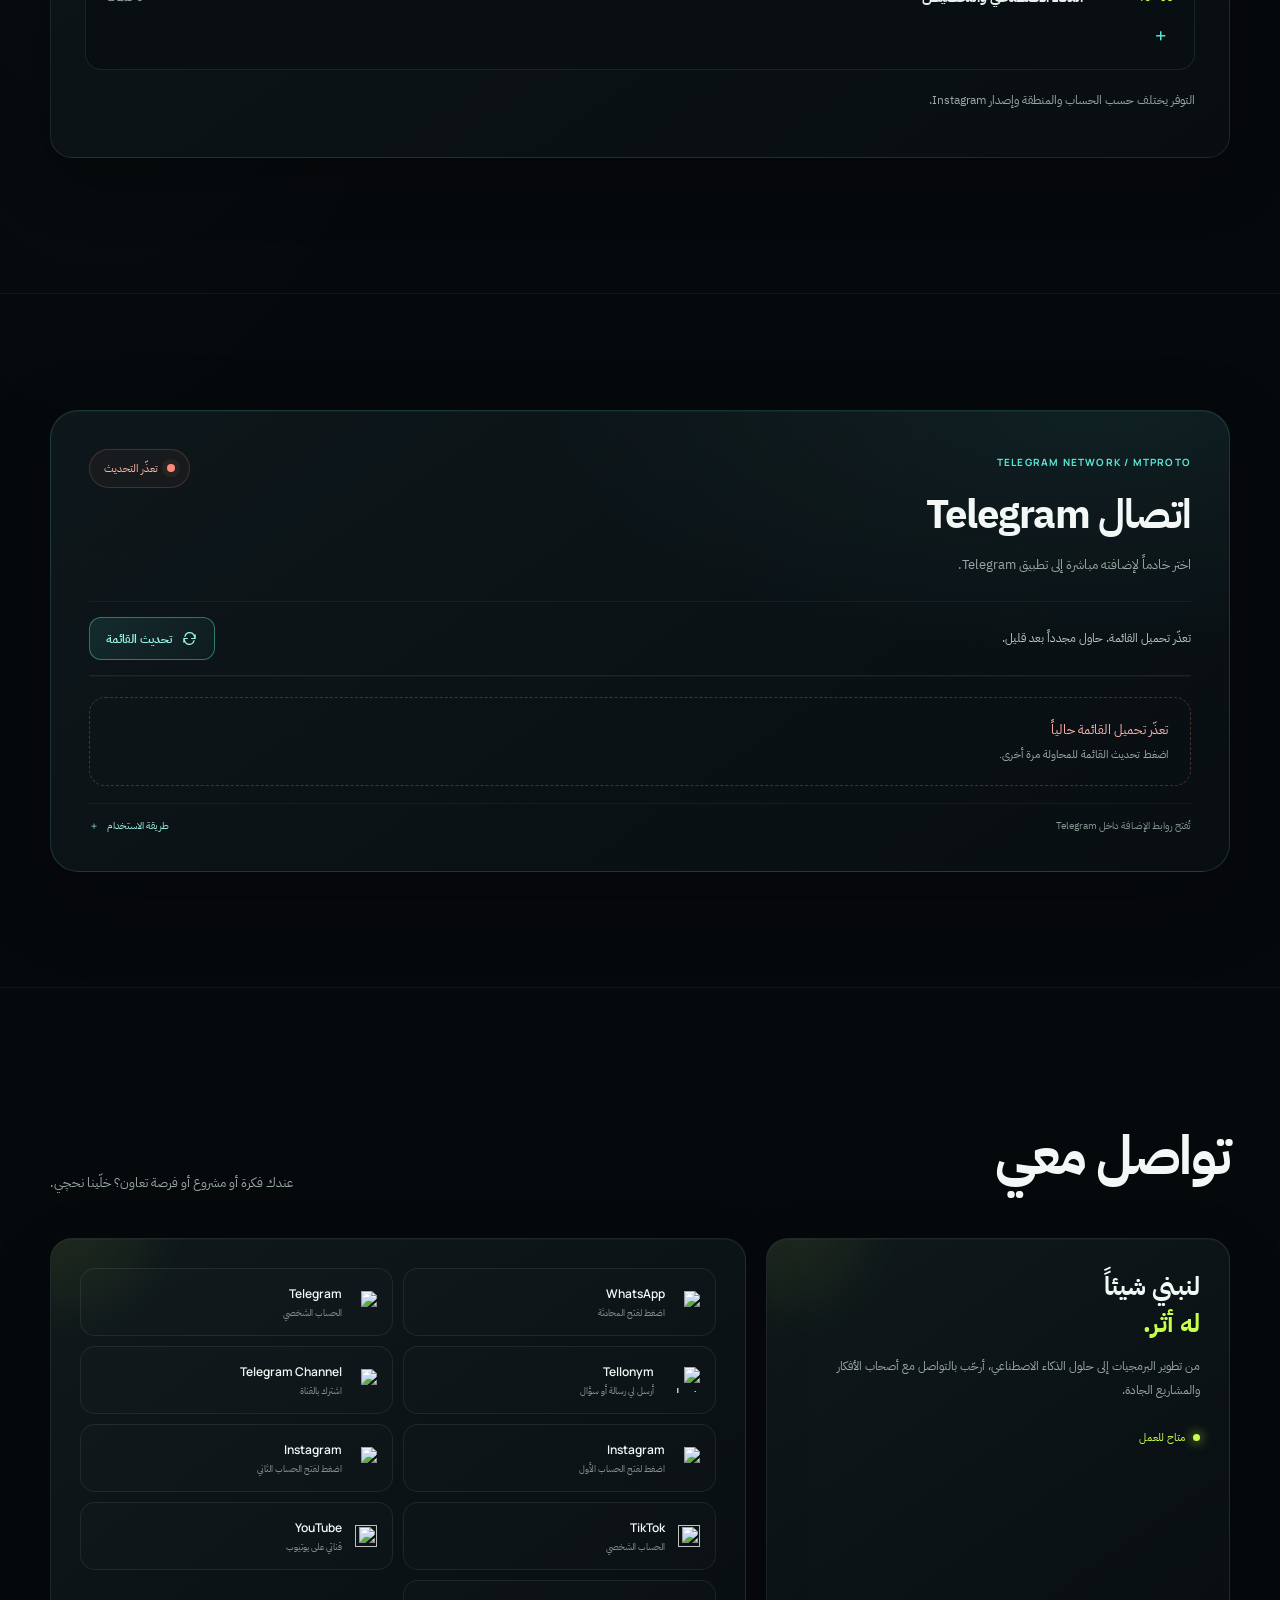
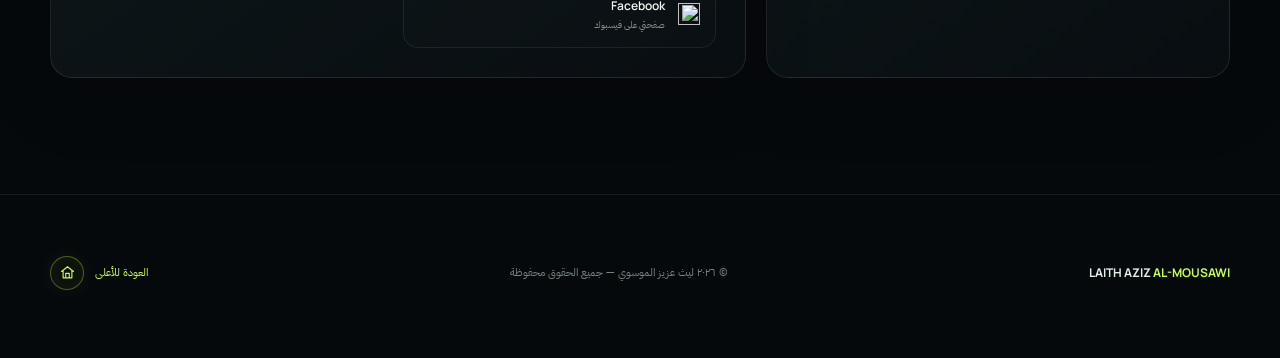
==== commit f780f590: "Bust cache for updated visitor name prompt" ====
--- a/index.html
+++ b/index.html
@@ -123,5 +123,5 @@
 </div></div></div></div></section>
 </main>
 <footer class="footer"><div class="wrap footer-inner"><strong>LAITH AZIZ <span>AL-MOUSAWI</span></strong><span>© ٢٠٢٦ ليث عزيز الموسوي — جميع الحقوق محفوظة</span><a class="back-top" href="#home"><span>العودة للأعلى</span><span class="home-mark" aria-hidden="true"><svg viewBox="0 0 24 24" fill="none"><path d="M3.5 10.5 12 3.8l8.5 6.7M5.8 9.2v10.3h12.4V9.2M9.5 19.5v-6.2h5v6.2" stroke="currentColor" stroke-width="1.6" stroke-linecap="round" stroke-linejoin="round"/></svg></span></a></div></footer>
-<script src="/assets/profile.js?v=visitor-20261118" defer></script>
+<script src="/assets/profile.js?v=anonymous-name-20261118" defer></script>
 </body></html>
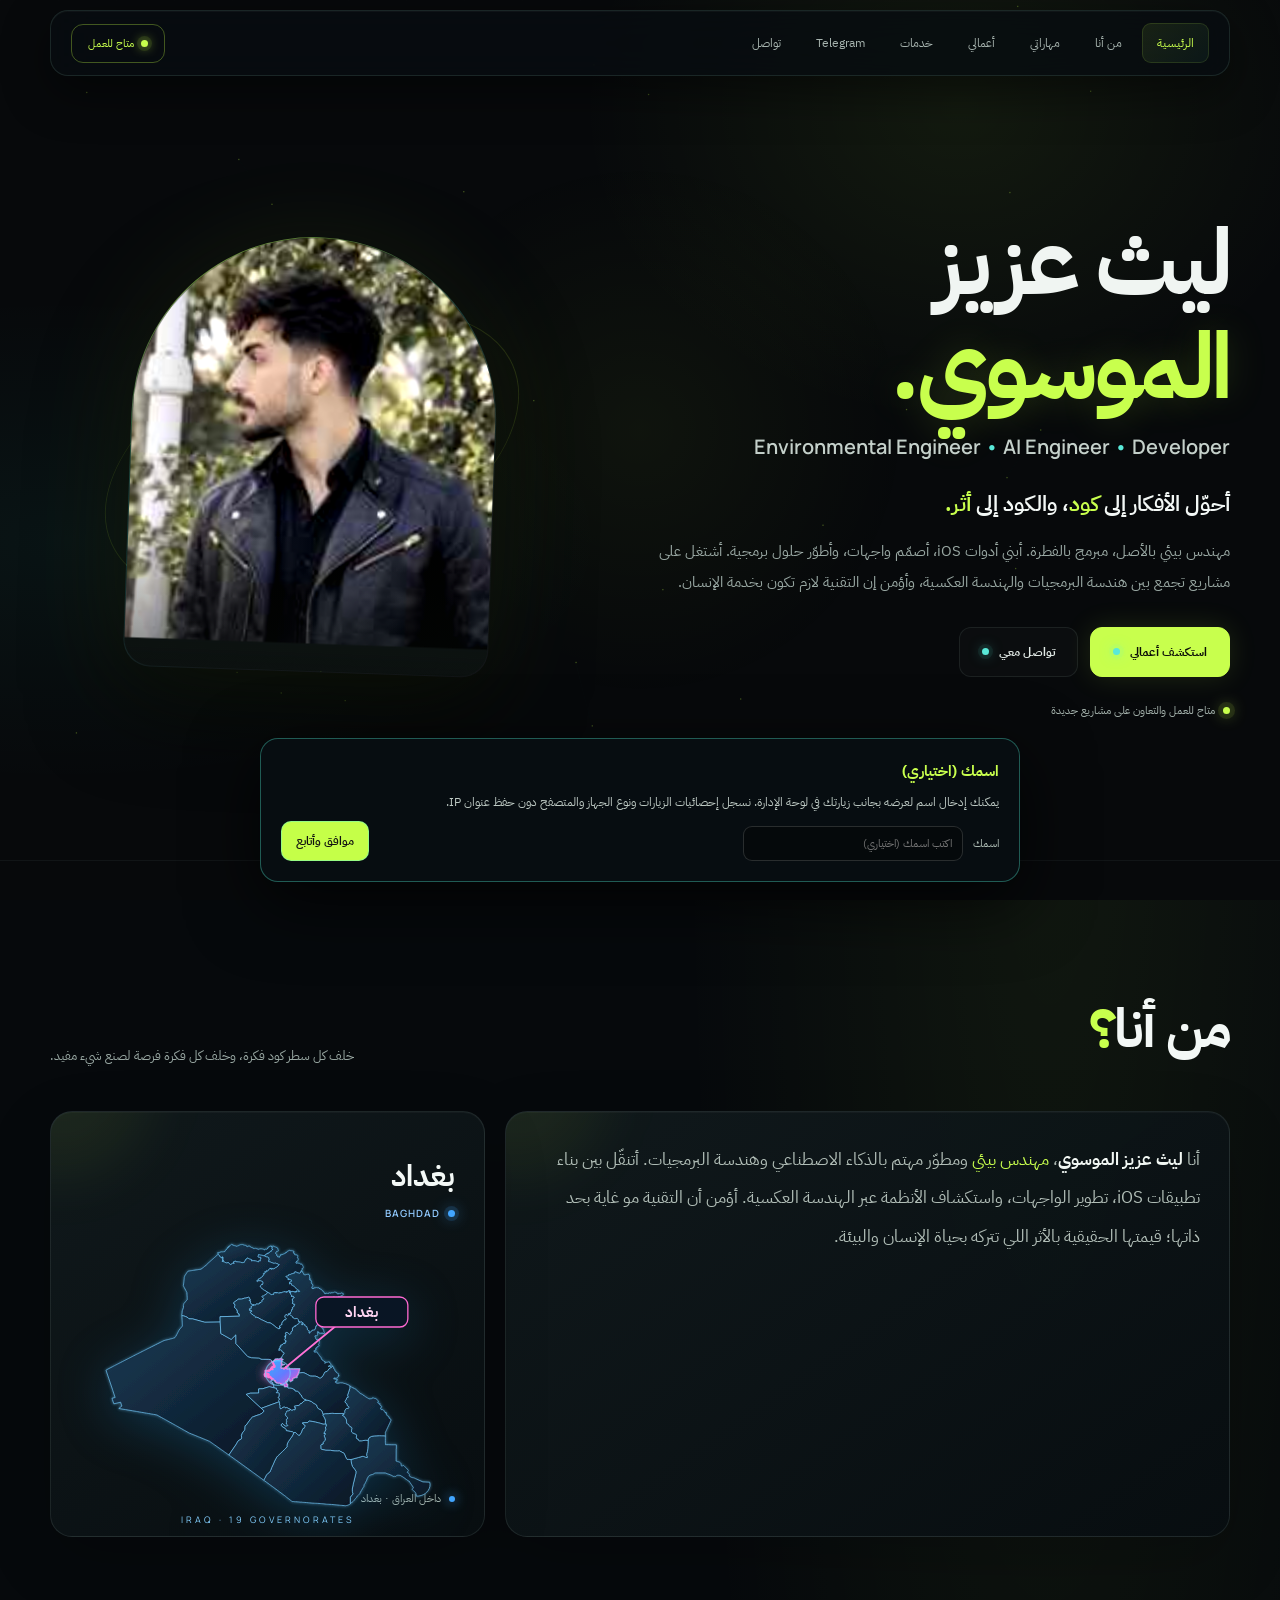
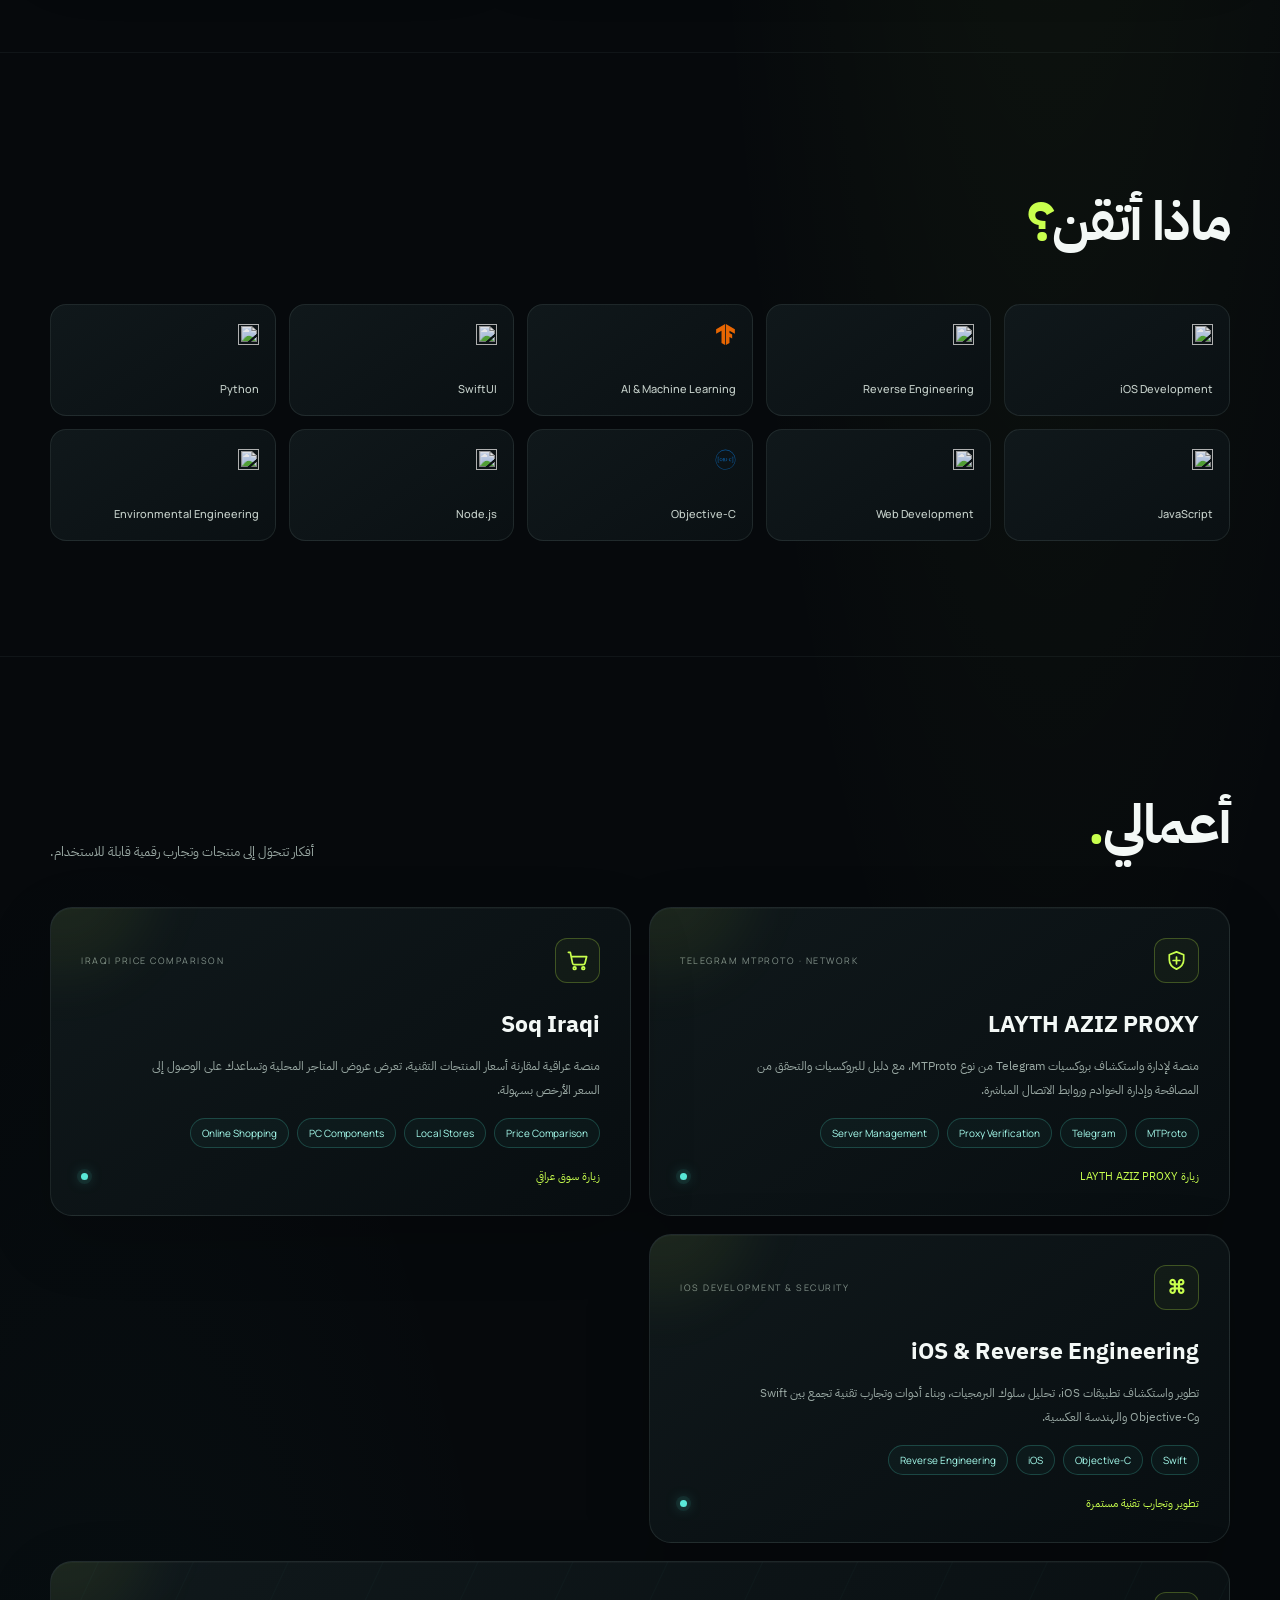
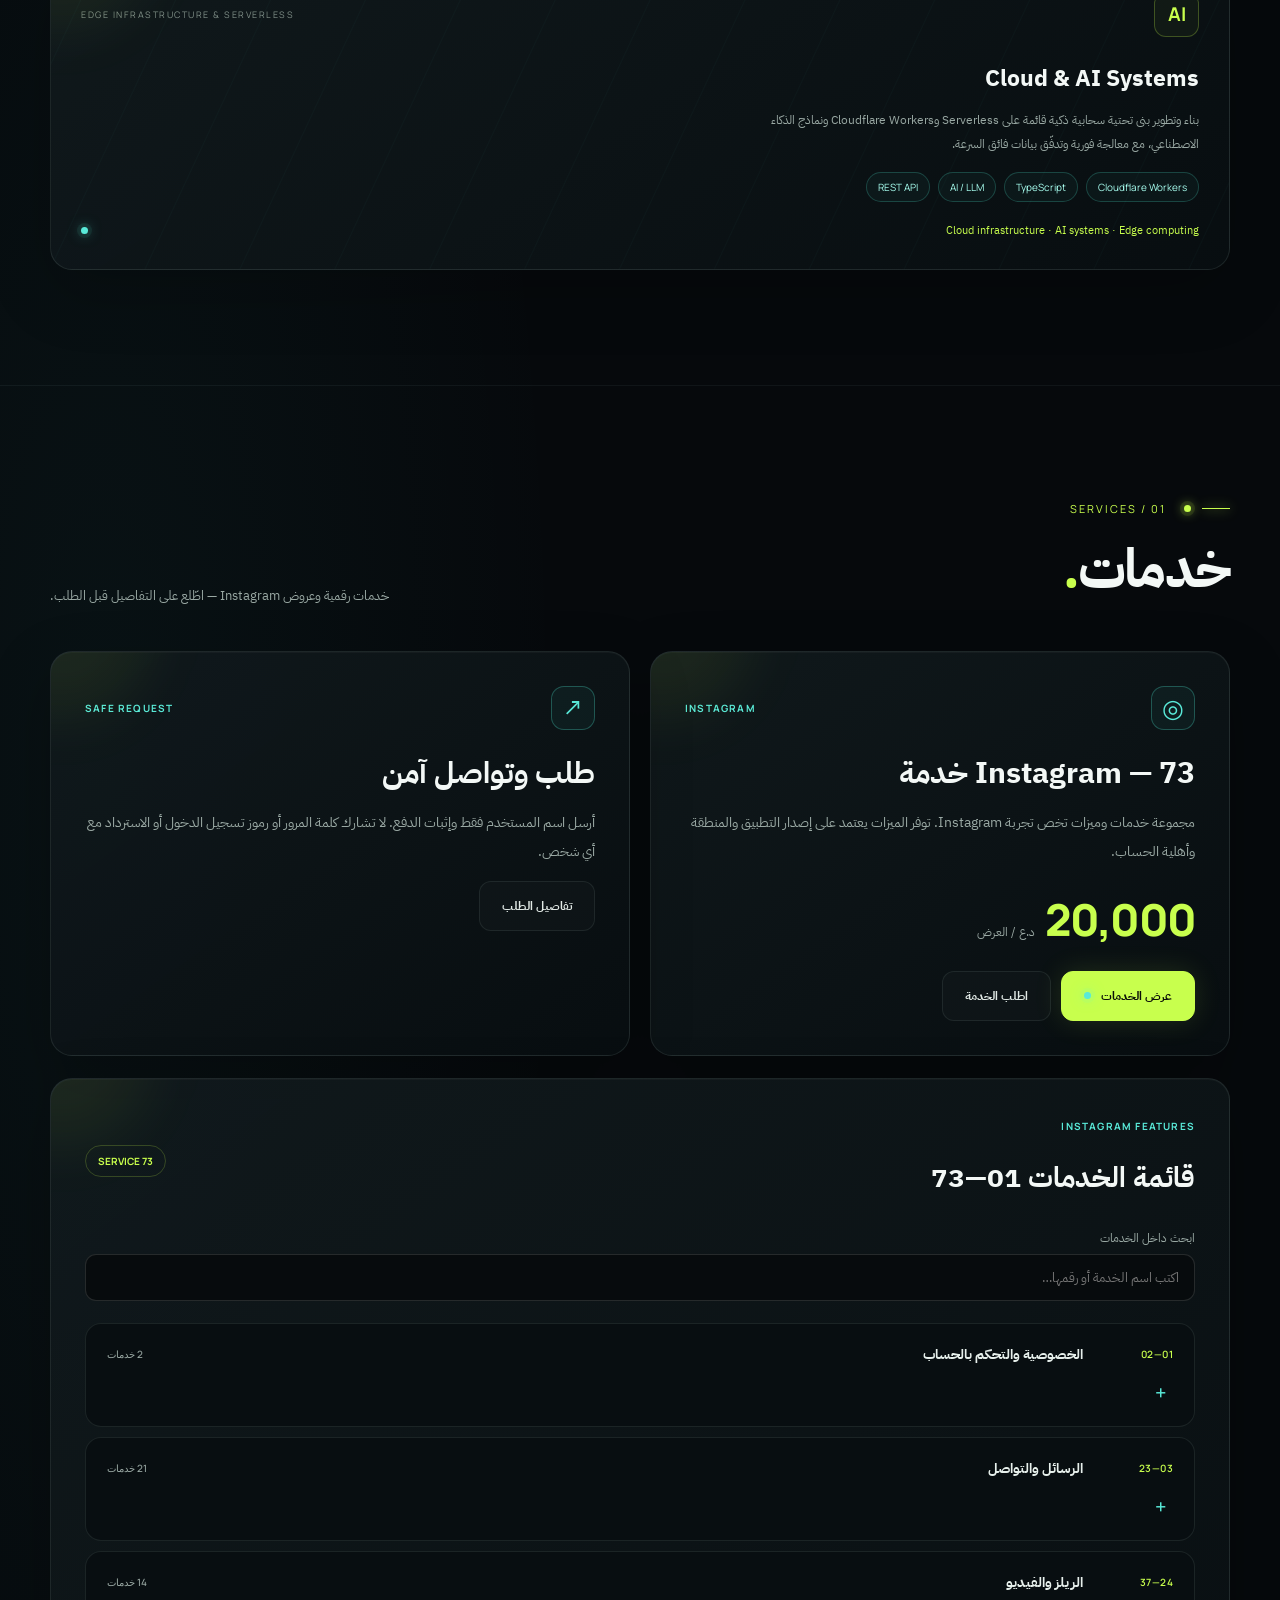
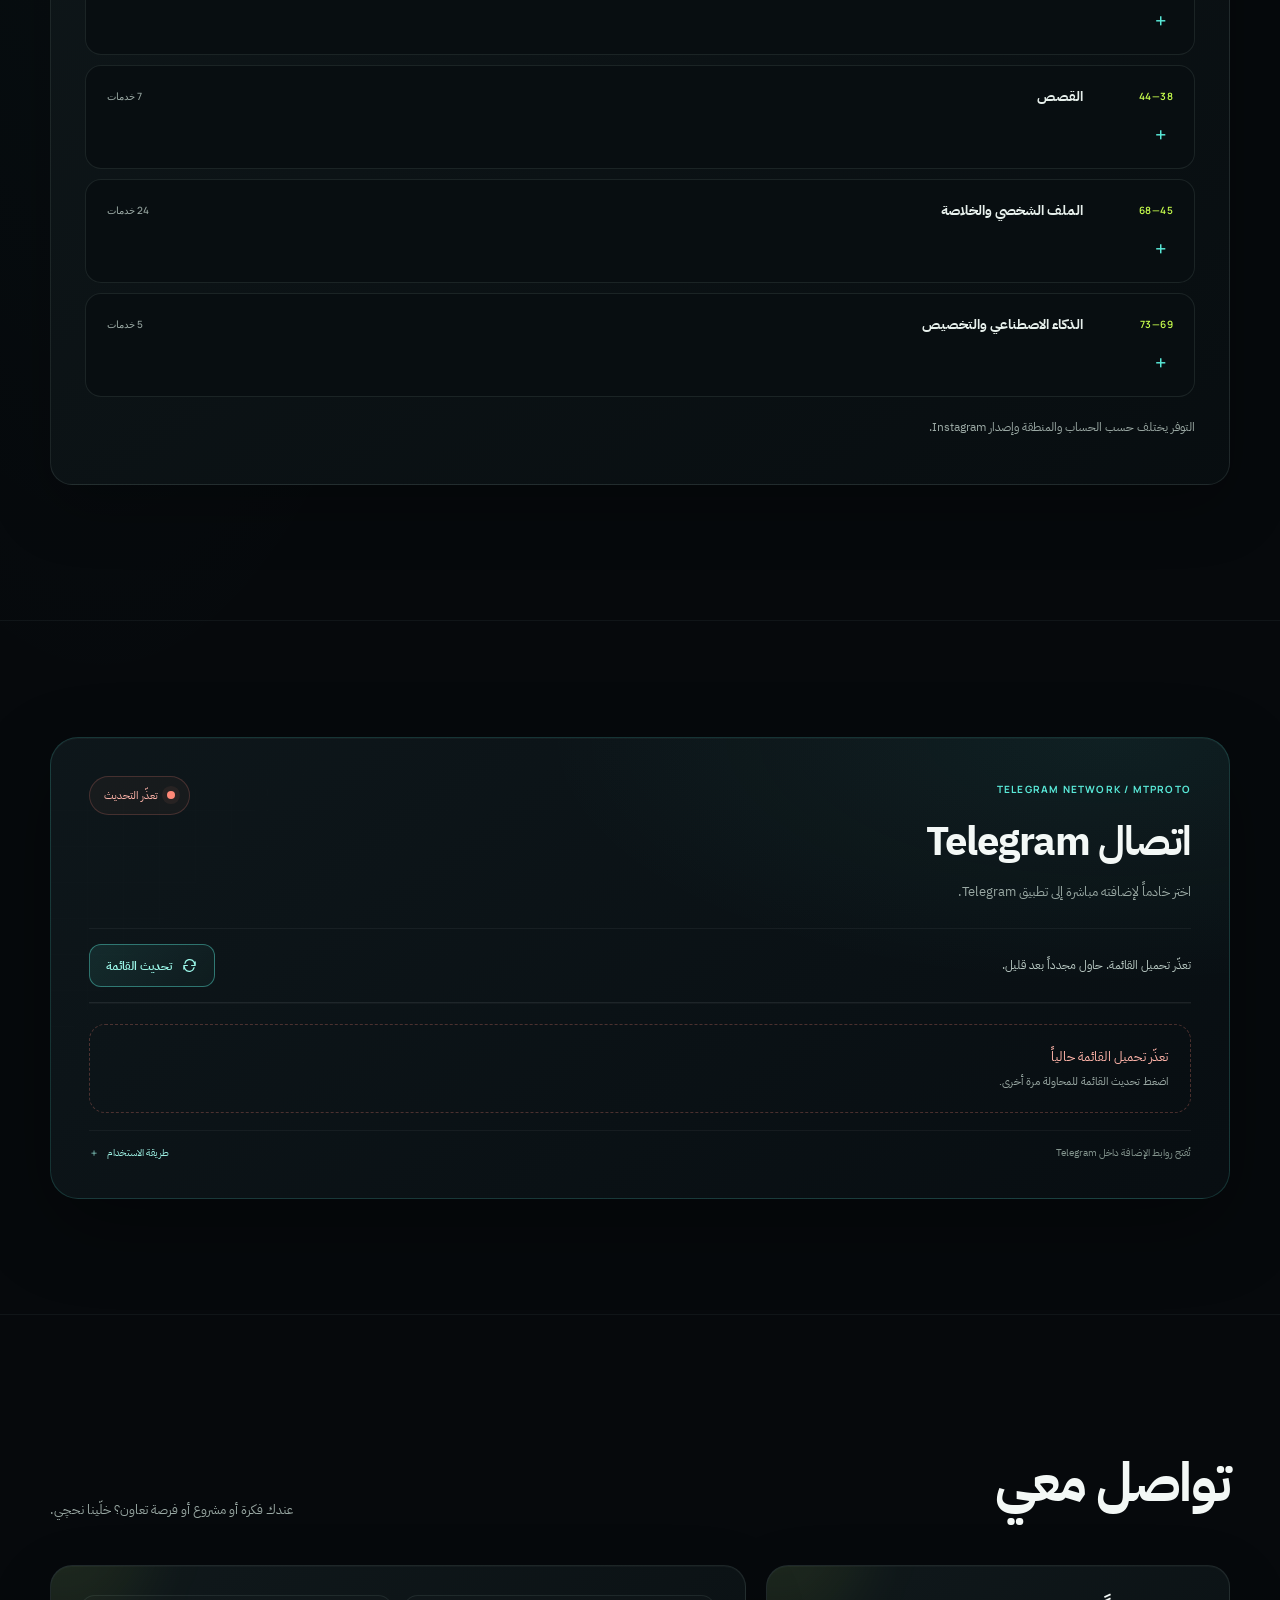
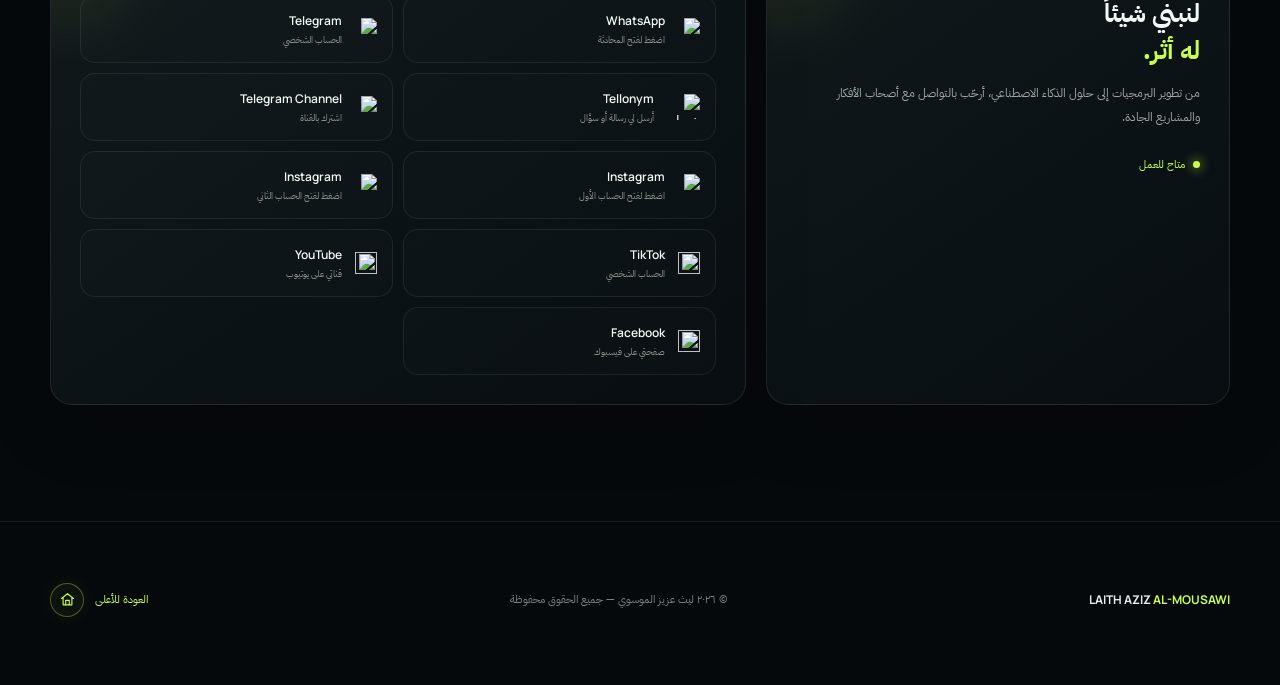
==== commit 6a9b96d0: "Add LAYTH AZIZ PROXY as first featured project" ====
--- a/index.html
+++ b/index.html
@@ -72,6 +72,10 @@
 </div></div></section>
 <section class="content-section" id="work"><div class="wrap"><div class="section-head reveal"><div><h2>أعمالي<span style="color:var(--lime)">.</span></h2></div><p>أفكار تتحوّل إلى منتجات وتجارب رقمية قابلة للاستخدام.</p></div><div class="projects">
 <article class="surface project reveal" role="button" tabindex="0" aria-pressed="false" data-project-card>
+<div><div class="project-top"><div class="project-symbol" aria-label="MTProto Proxy"><svg viewBox="0 0 24 24" width="23" height="23" fill="none" stroke="currentColor" stroke-width="1.8" stroke-linecap="round" stroke-linejoin="round" aria-hidden="true"><path d="M12 3 4.5 6v5.2c0 4.7 3.1 7.9 7.5 9.8 4.4-1.9 7.5-5.1 7.5-9.8V6L12 3Z"/><path d="M8.5 12h7M12 8.5v7"/></svg></div><div class="project-type">TELEGRAM MTPROTO · NETWORK</div></div>
+<h3>LAYTH AZIZ PROXY</h3><p>منصة لإدارة واستكشاف بروكسيات Telegram من نوع MTProto، مع دليل للبروكسيات والتحقق من المصافحة وإدارة الخوادم وروابط الاتصال المباشرة.</p><div class="cloud-tags"><span>MTProto</span><span>Telegram</span><span>Proxy Verification</span><span>Server Management</span></div></div>
+<a class="project-link" href="https://laythazizproxyz.vercel.app/" target="_blank" rel="noopener noreferrer"><span>زيارة LAYTH AZIZ PROXY</span><span class="accent-dot" aria-hidden="true"></span></a></article>
+<article class="surface project reveal" role="button" tabindex="0" aria-pressed="false" data-project-card>
 <div><div class="project-top"><div class="project-symbol" aria-label="عربة تسوق"><svg viewBox="0 0 24 24" width="23" height="23" fill="none" stroke="currentColor" stroke-width="1.8" stroke-linecap="round" stroke-linejoin="round" aria-hidden="true"><circle cx="9" cy="20" r="1.4"/><circle cx="18" cy="20" r="1.4"/><path d="M2.5 3.5h2l2.3 11.2a2 2 0 0 0 2 1.6h9.1a2 2 0 0 0 1.9-1.5L21.5 8H6"/></svg></div><div class="project-type">IRAQI PRICE COMPARISON</div></div>
 <h3>Soq Iraqi</h3><p>منصة عراقية لمقارنة أسعار المنتجات التقنية، تعرض عروض المتاجر المحلية وتساعدك على الوصول إلى السعر الأرخص بسهولة.</p><div class="cloud-tags"><span>Price Comparison</span><span>Local Stores</span><span>PC Components</span><span>Online Shopping</span></div></div>
 <a class="project-link" href="https://newsoqiraqi.vercel.app/" target="_blank" rel="noopener"><span>زيارة سوق عراقي</span><span class="accent-dot" aria-hidden="true"></span></a></article>
